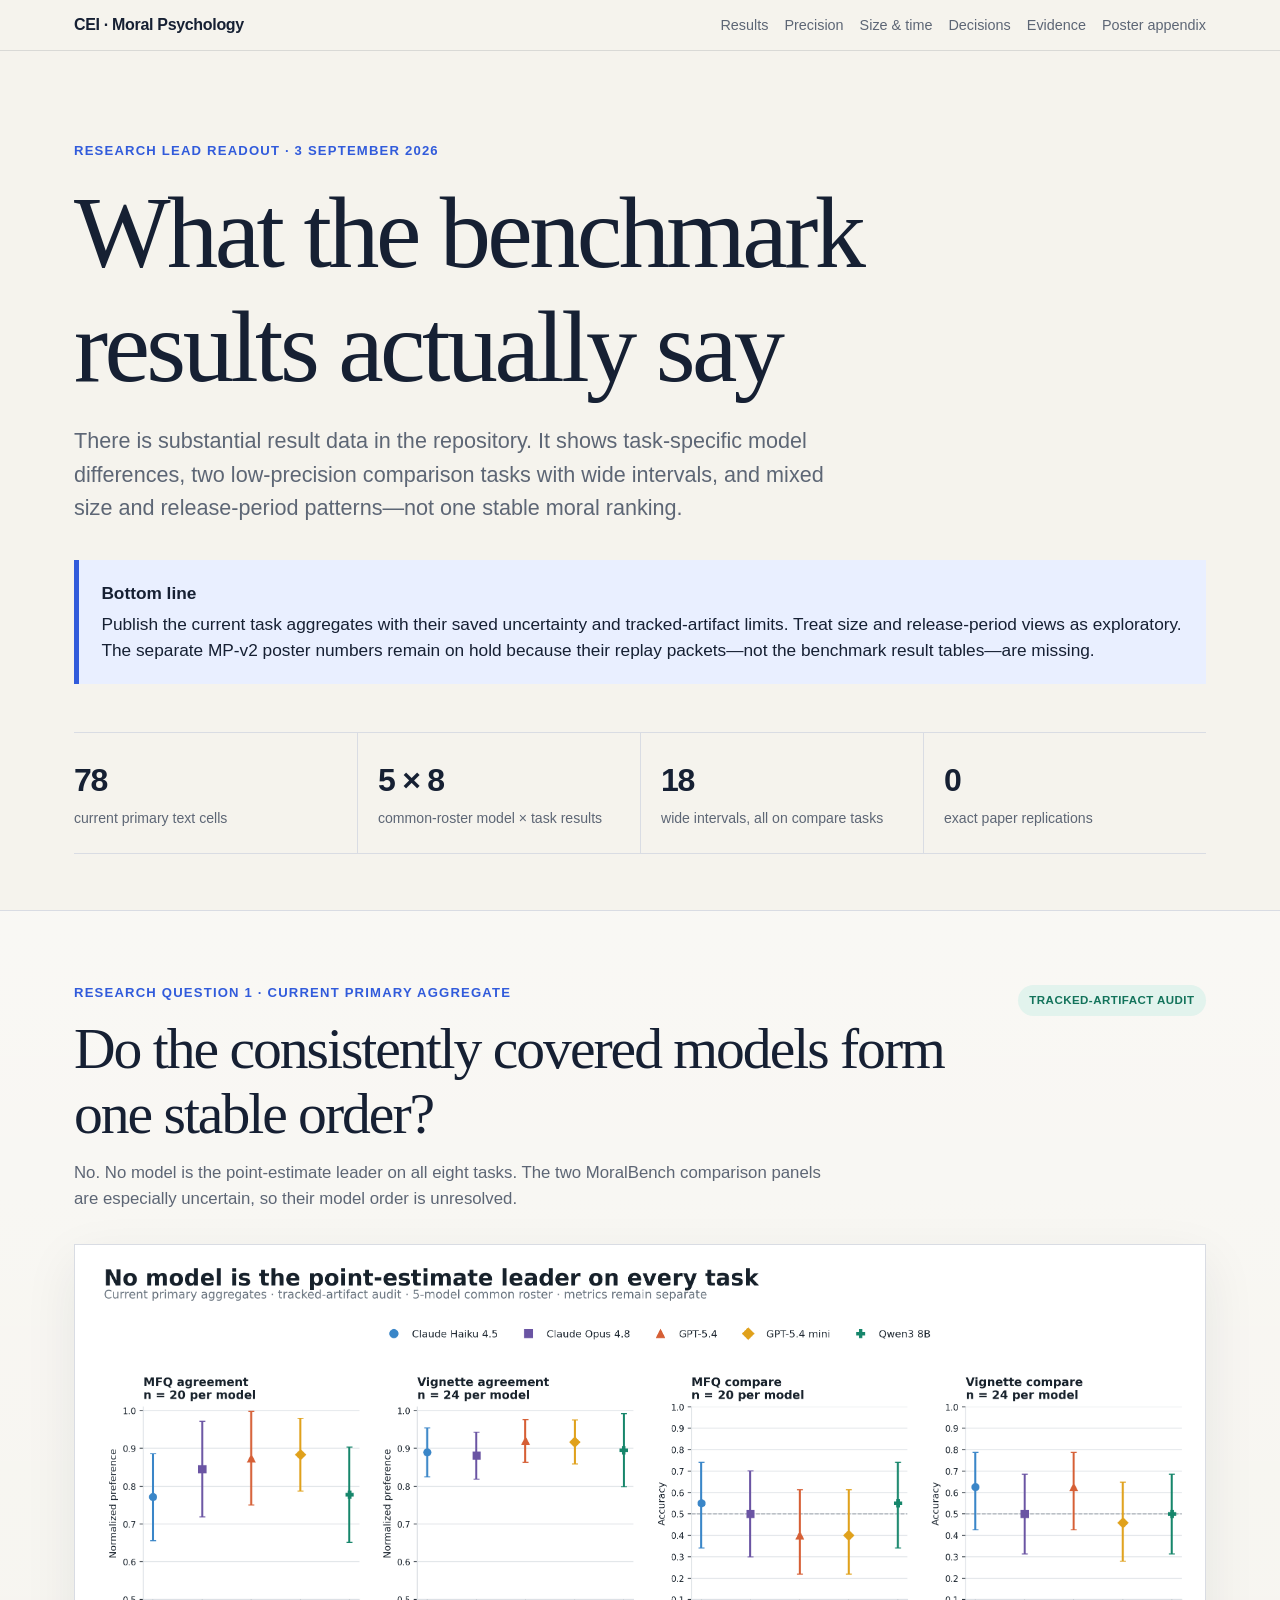
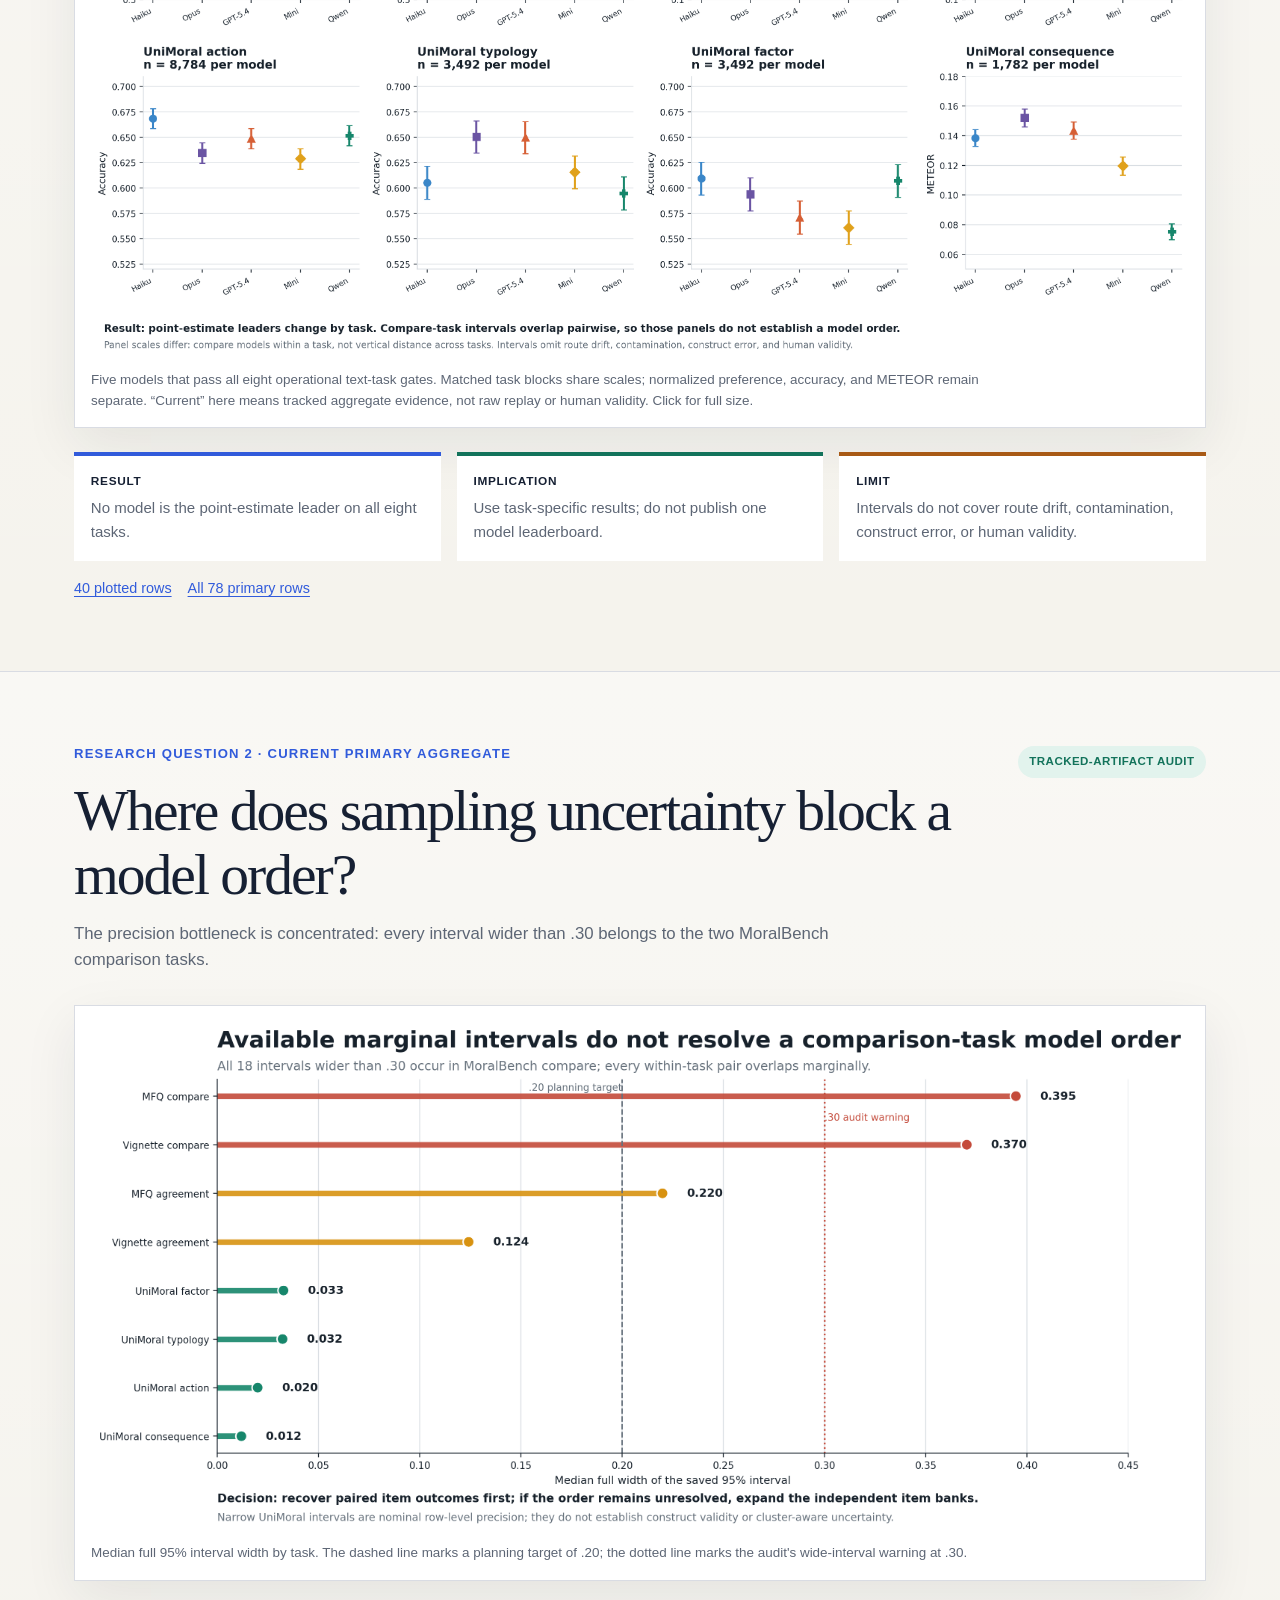
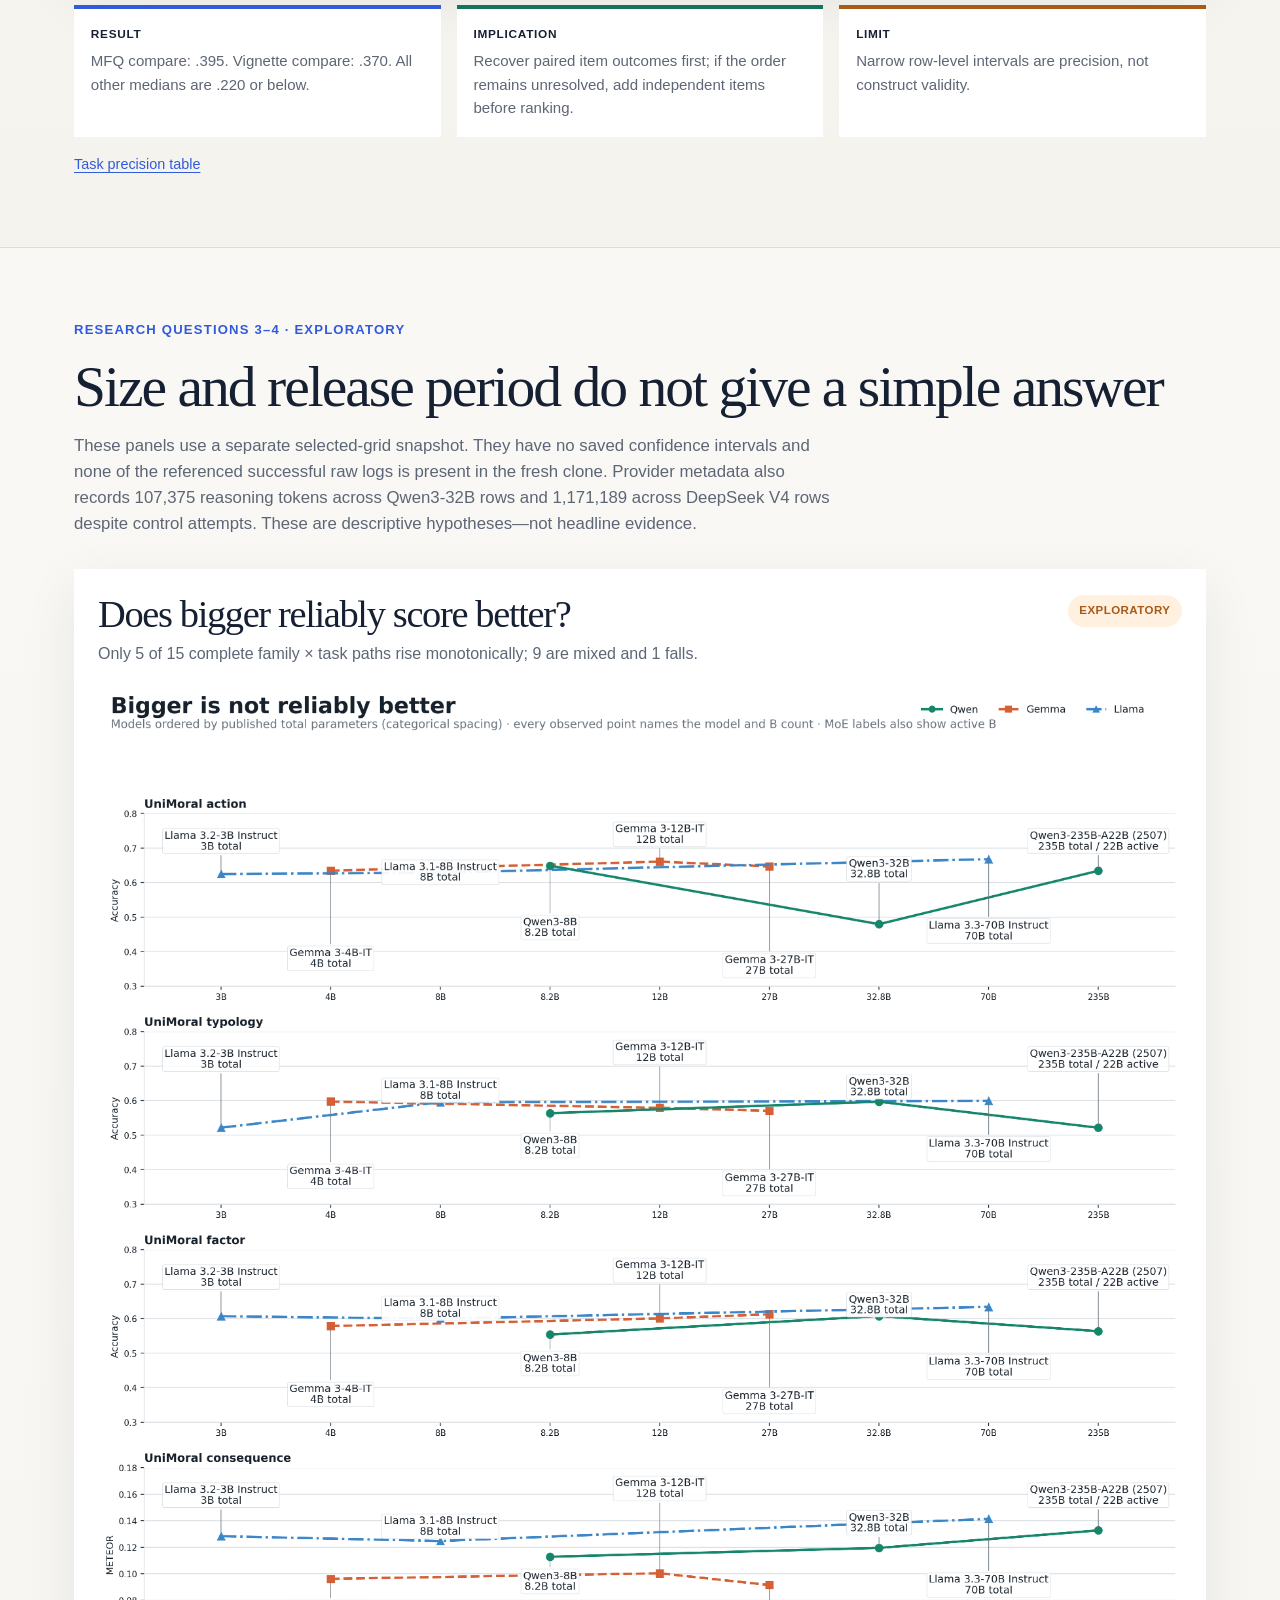
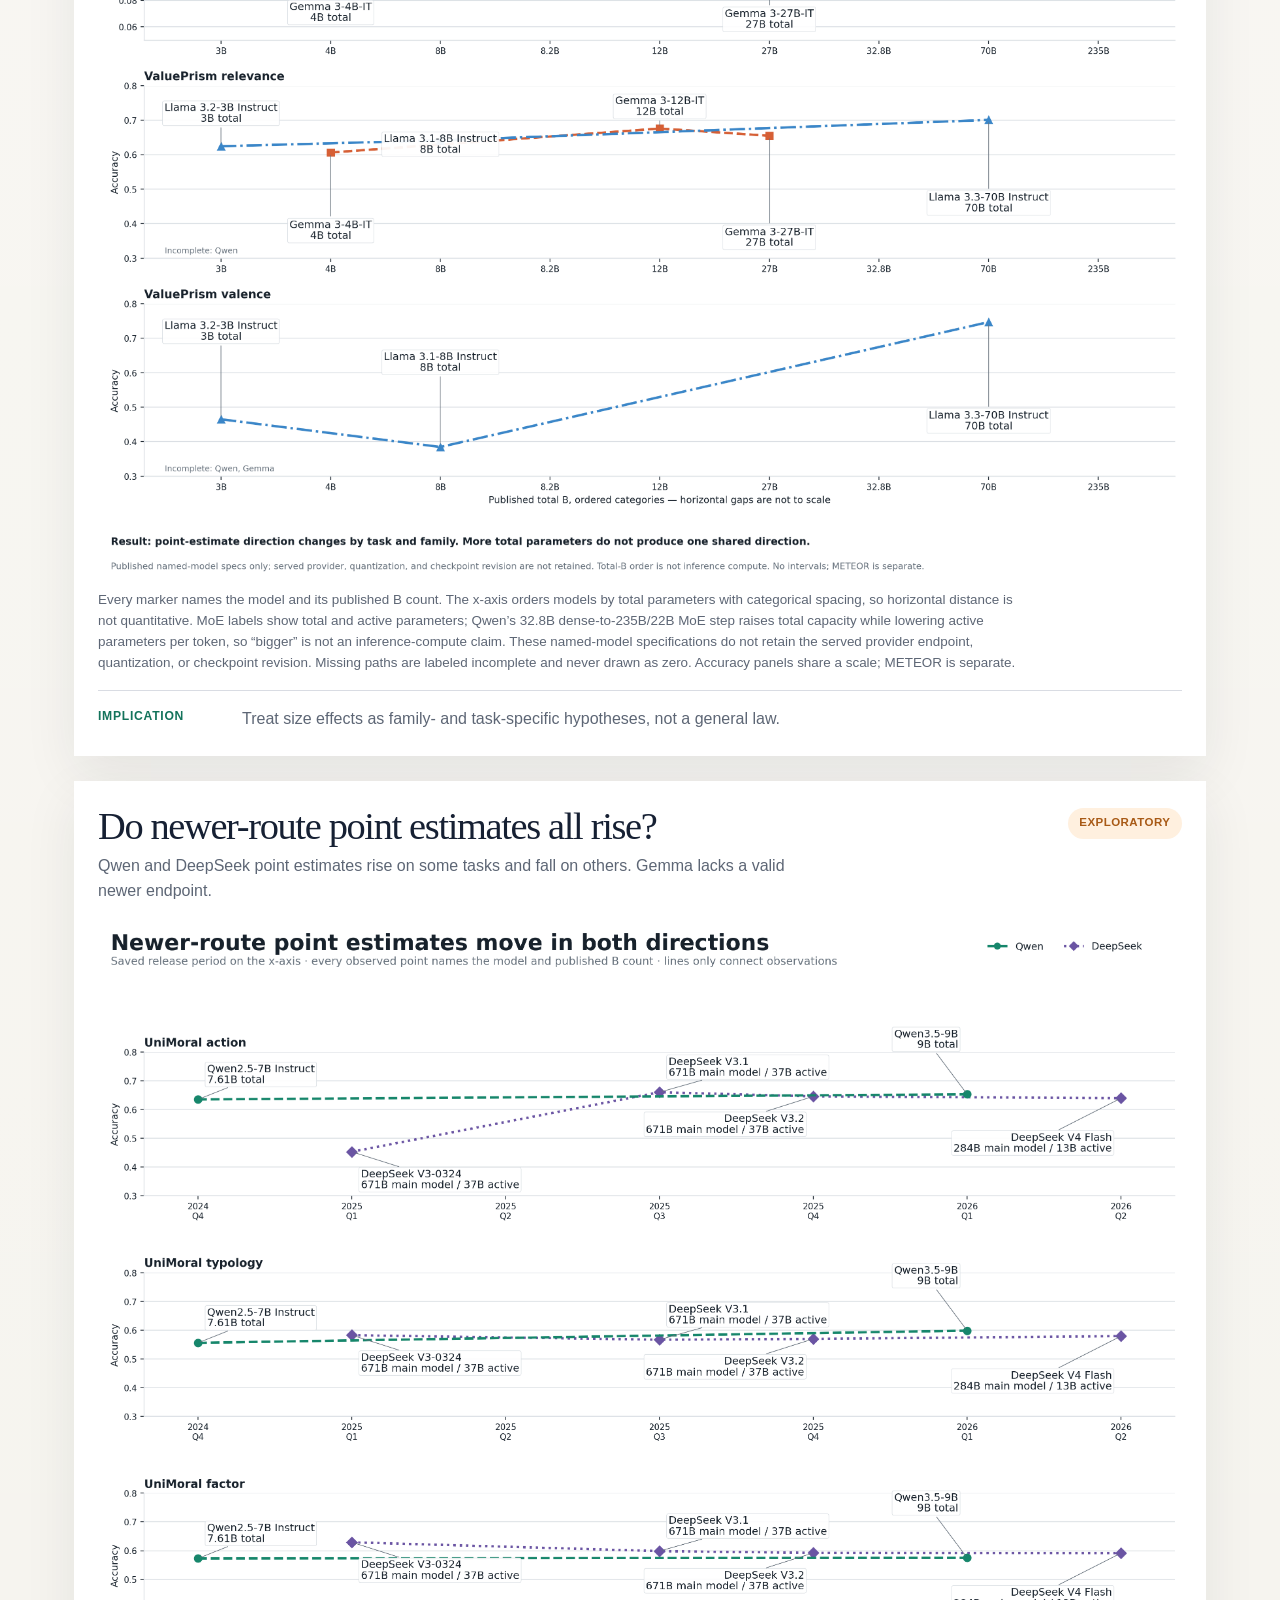
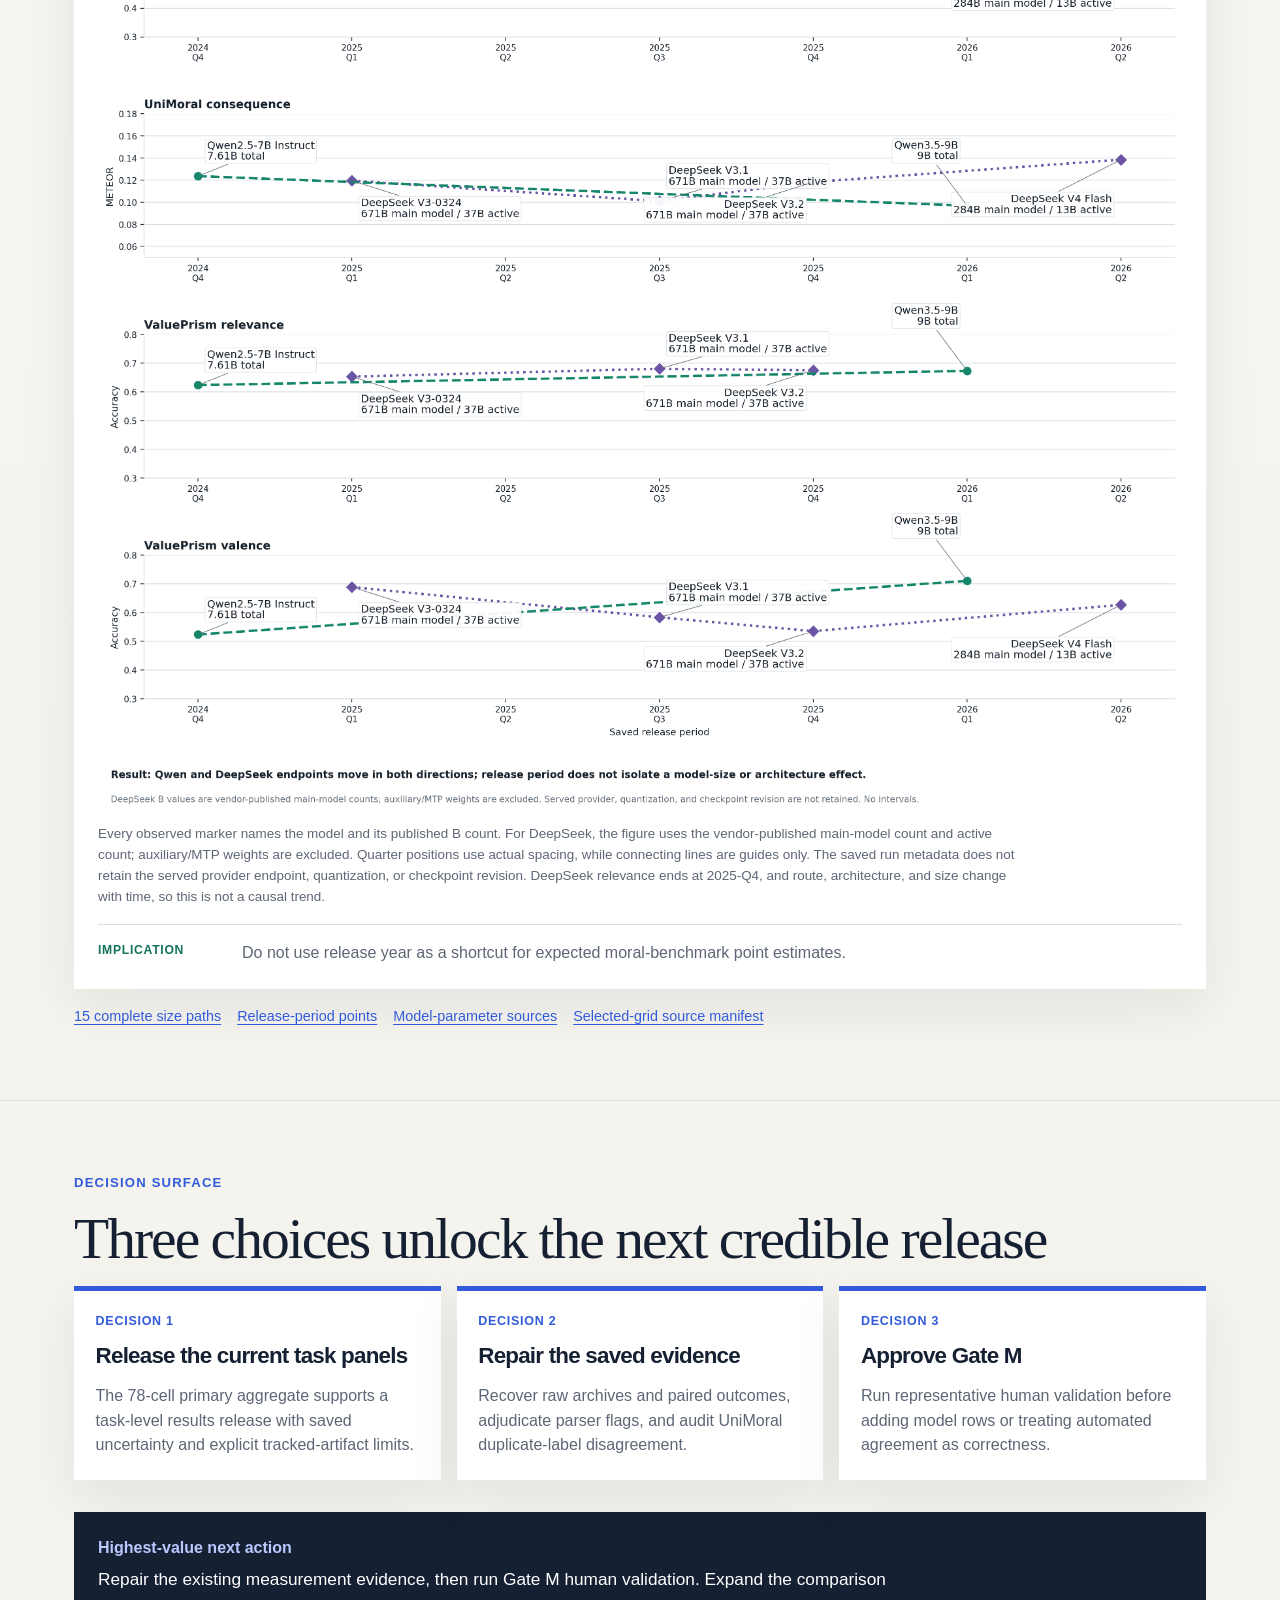
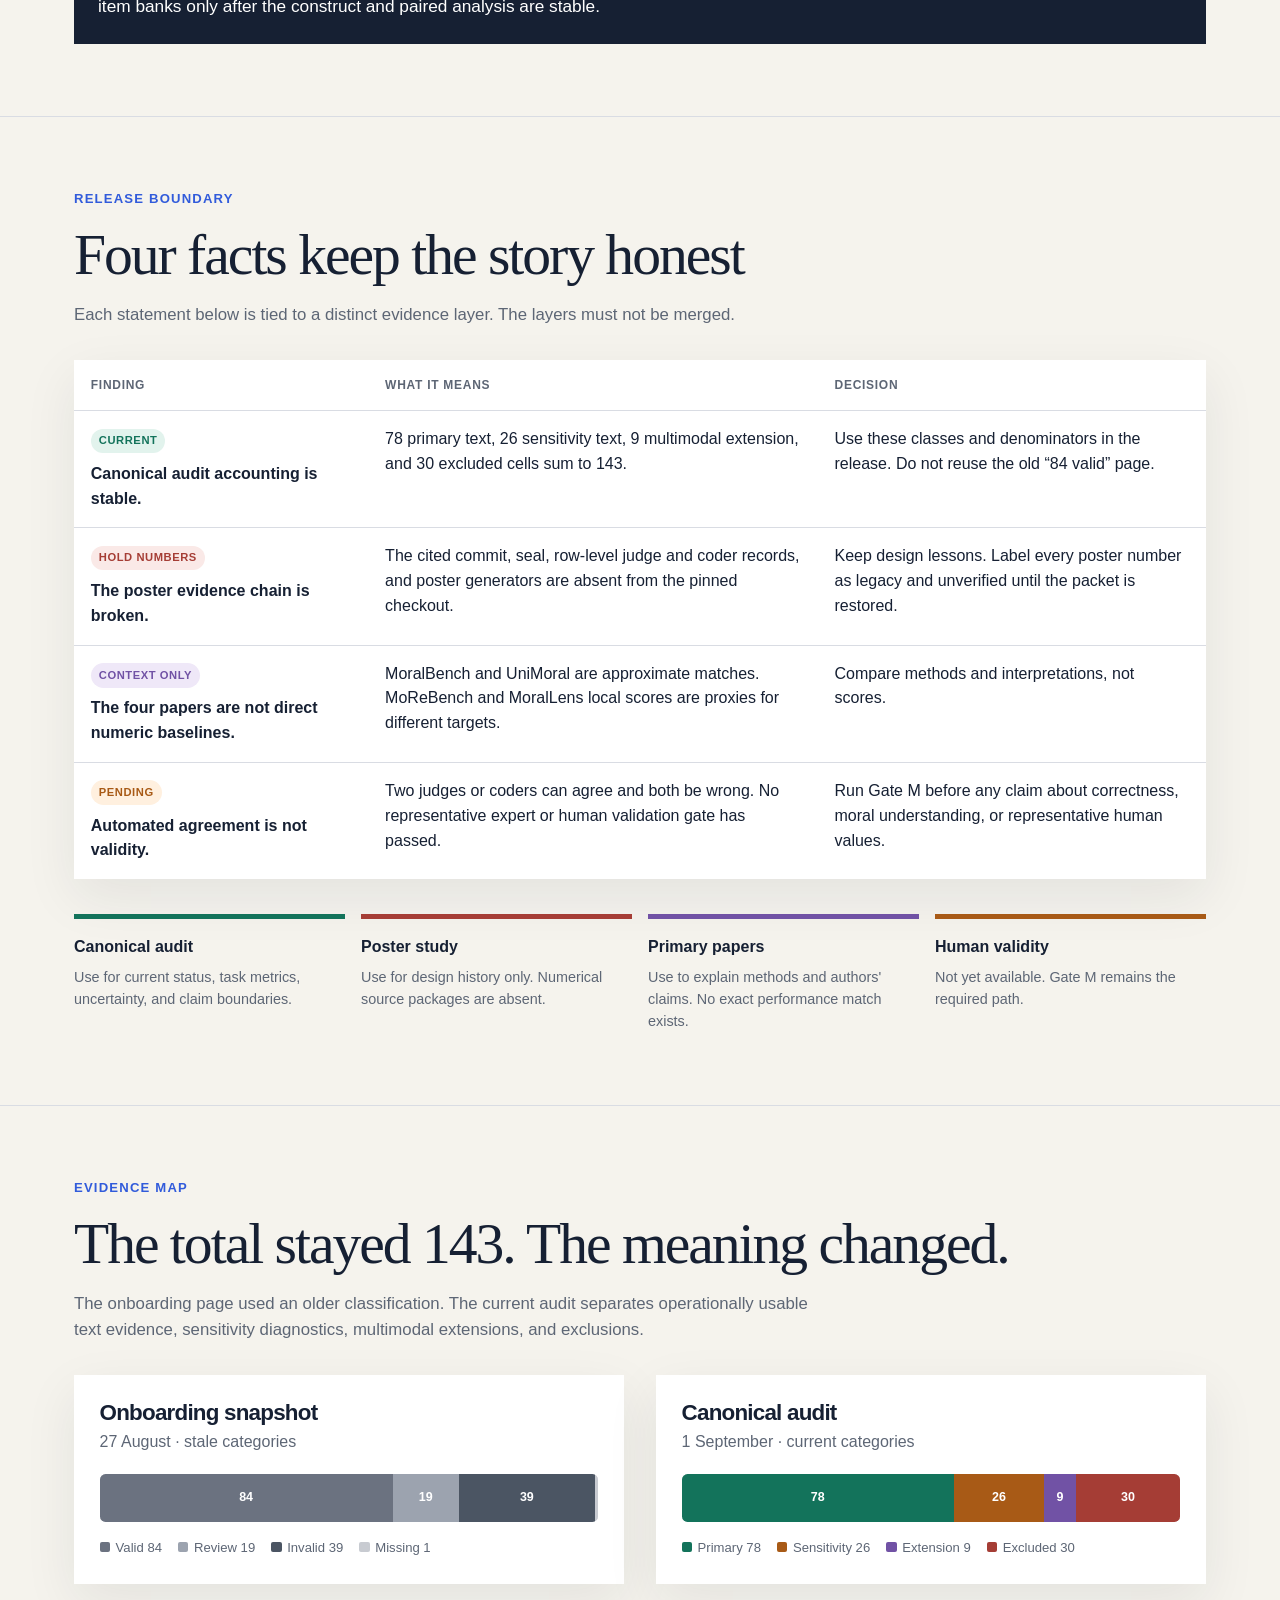
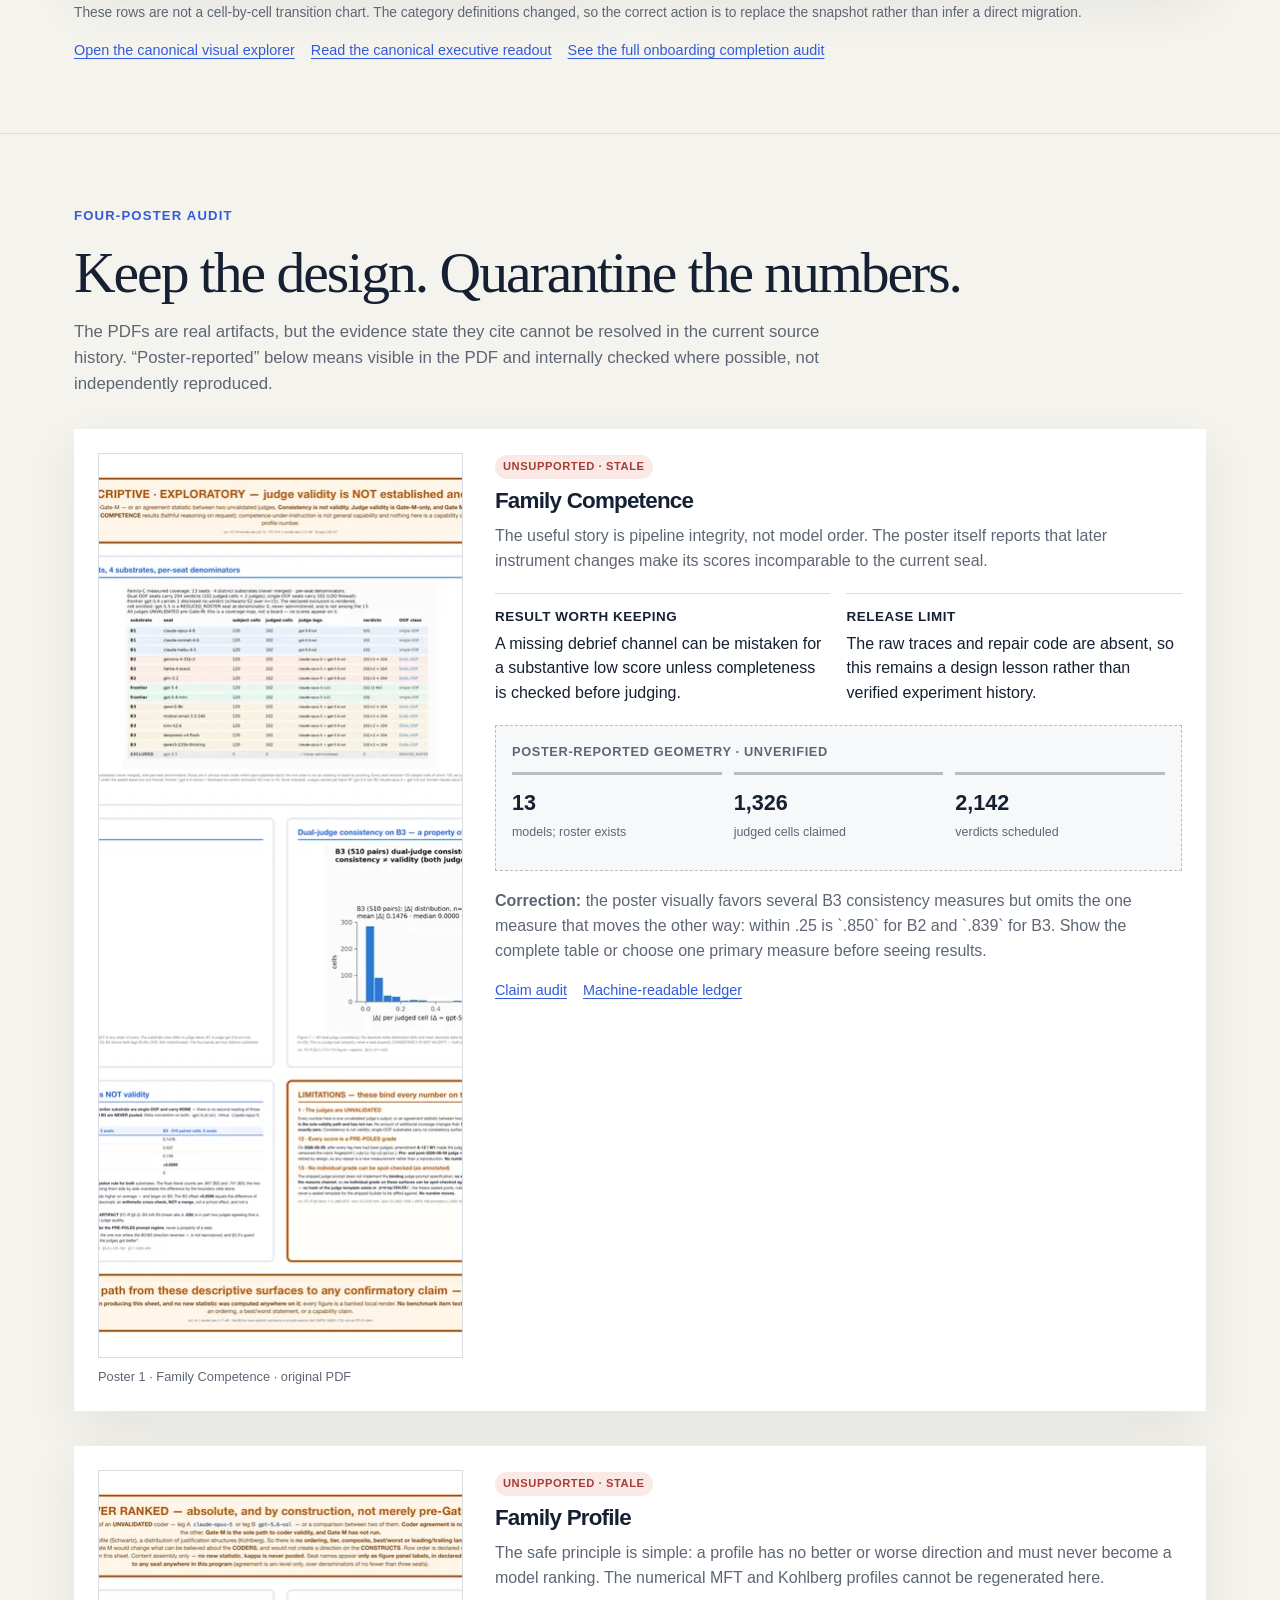
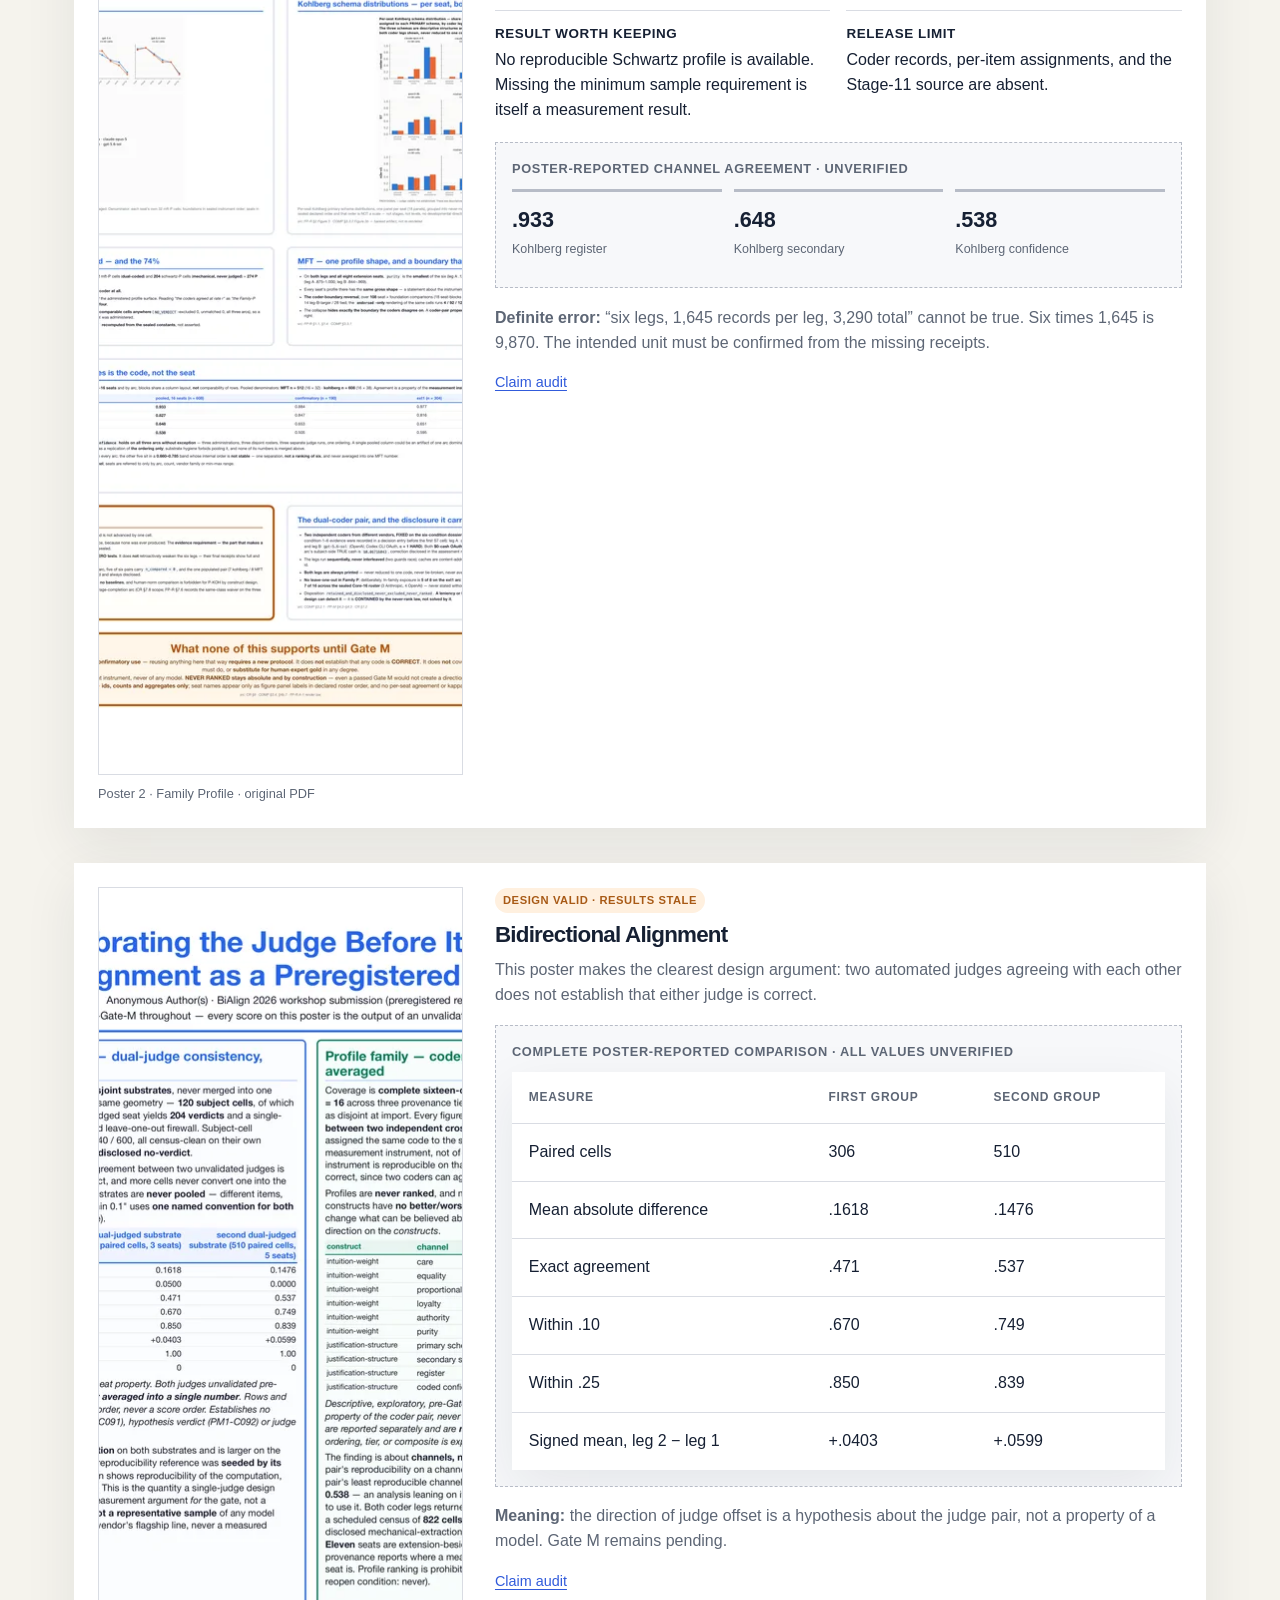
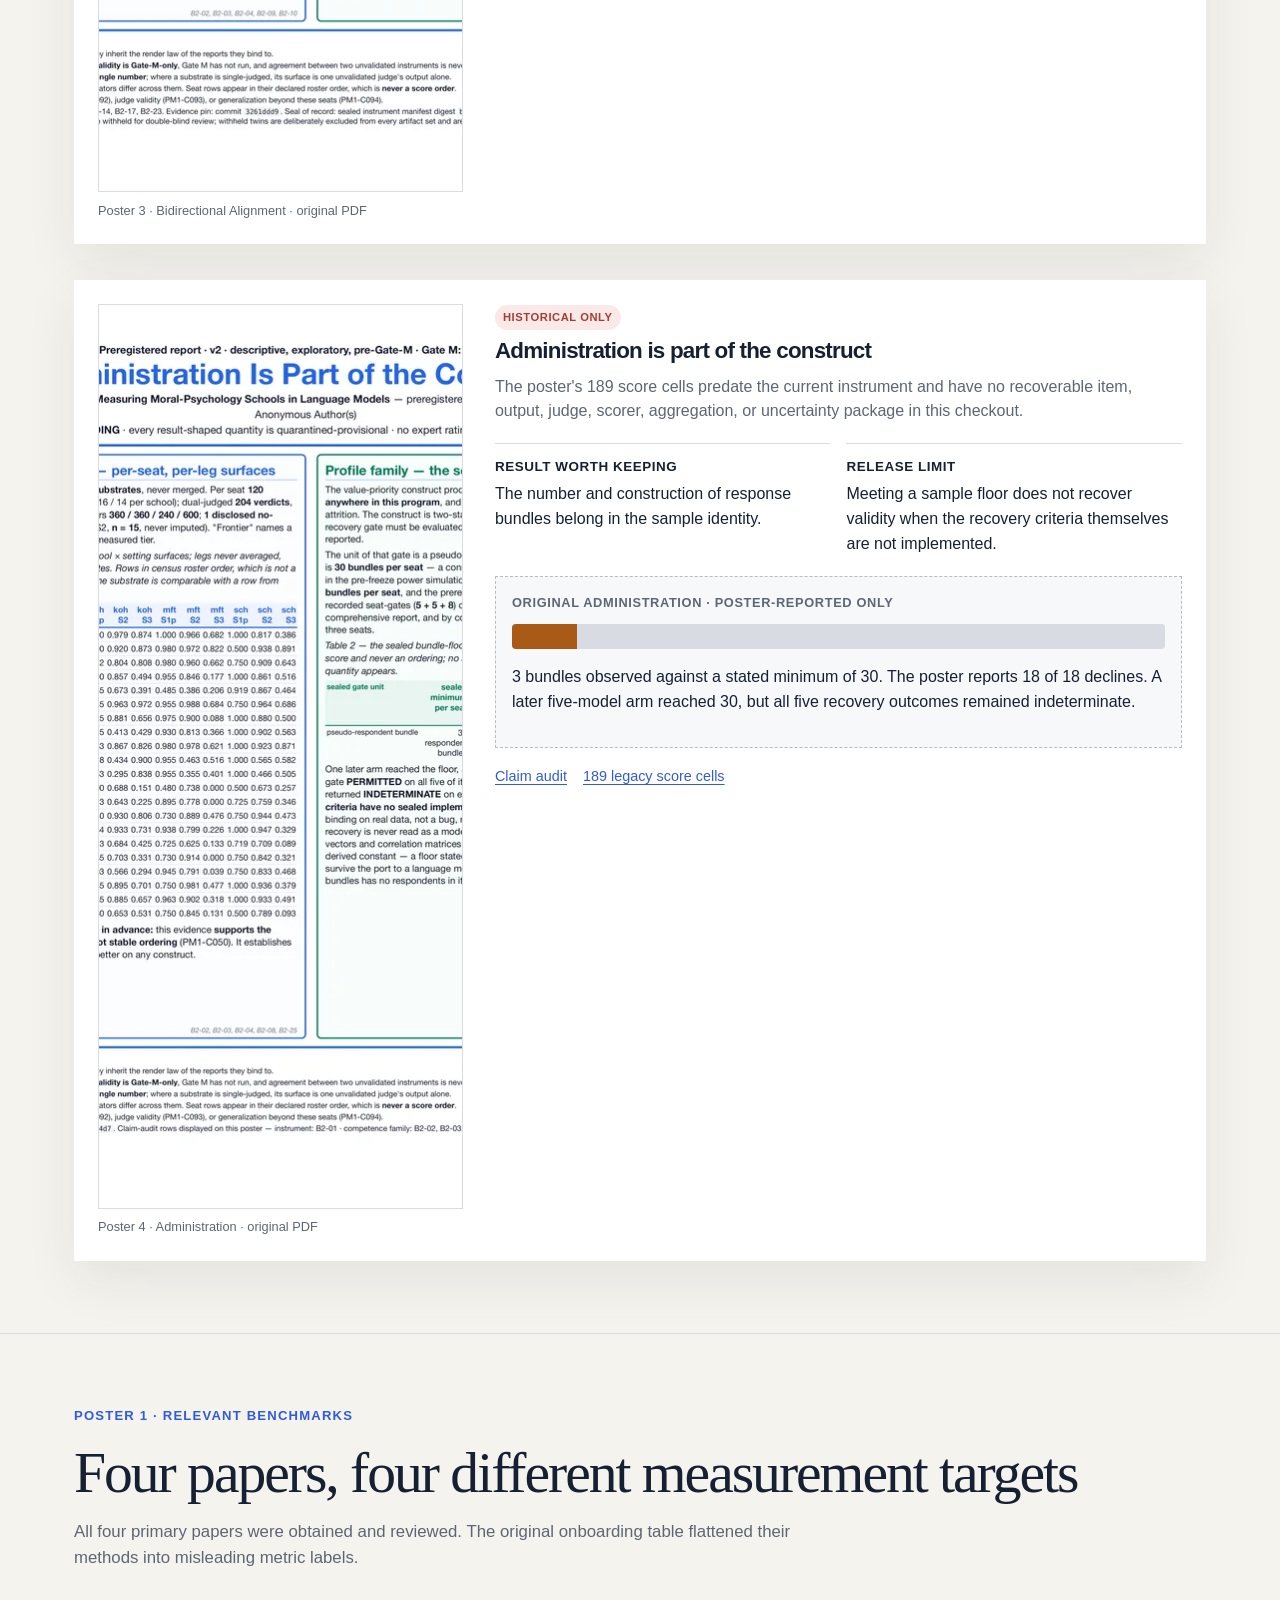
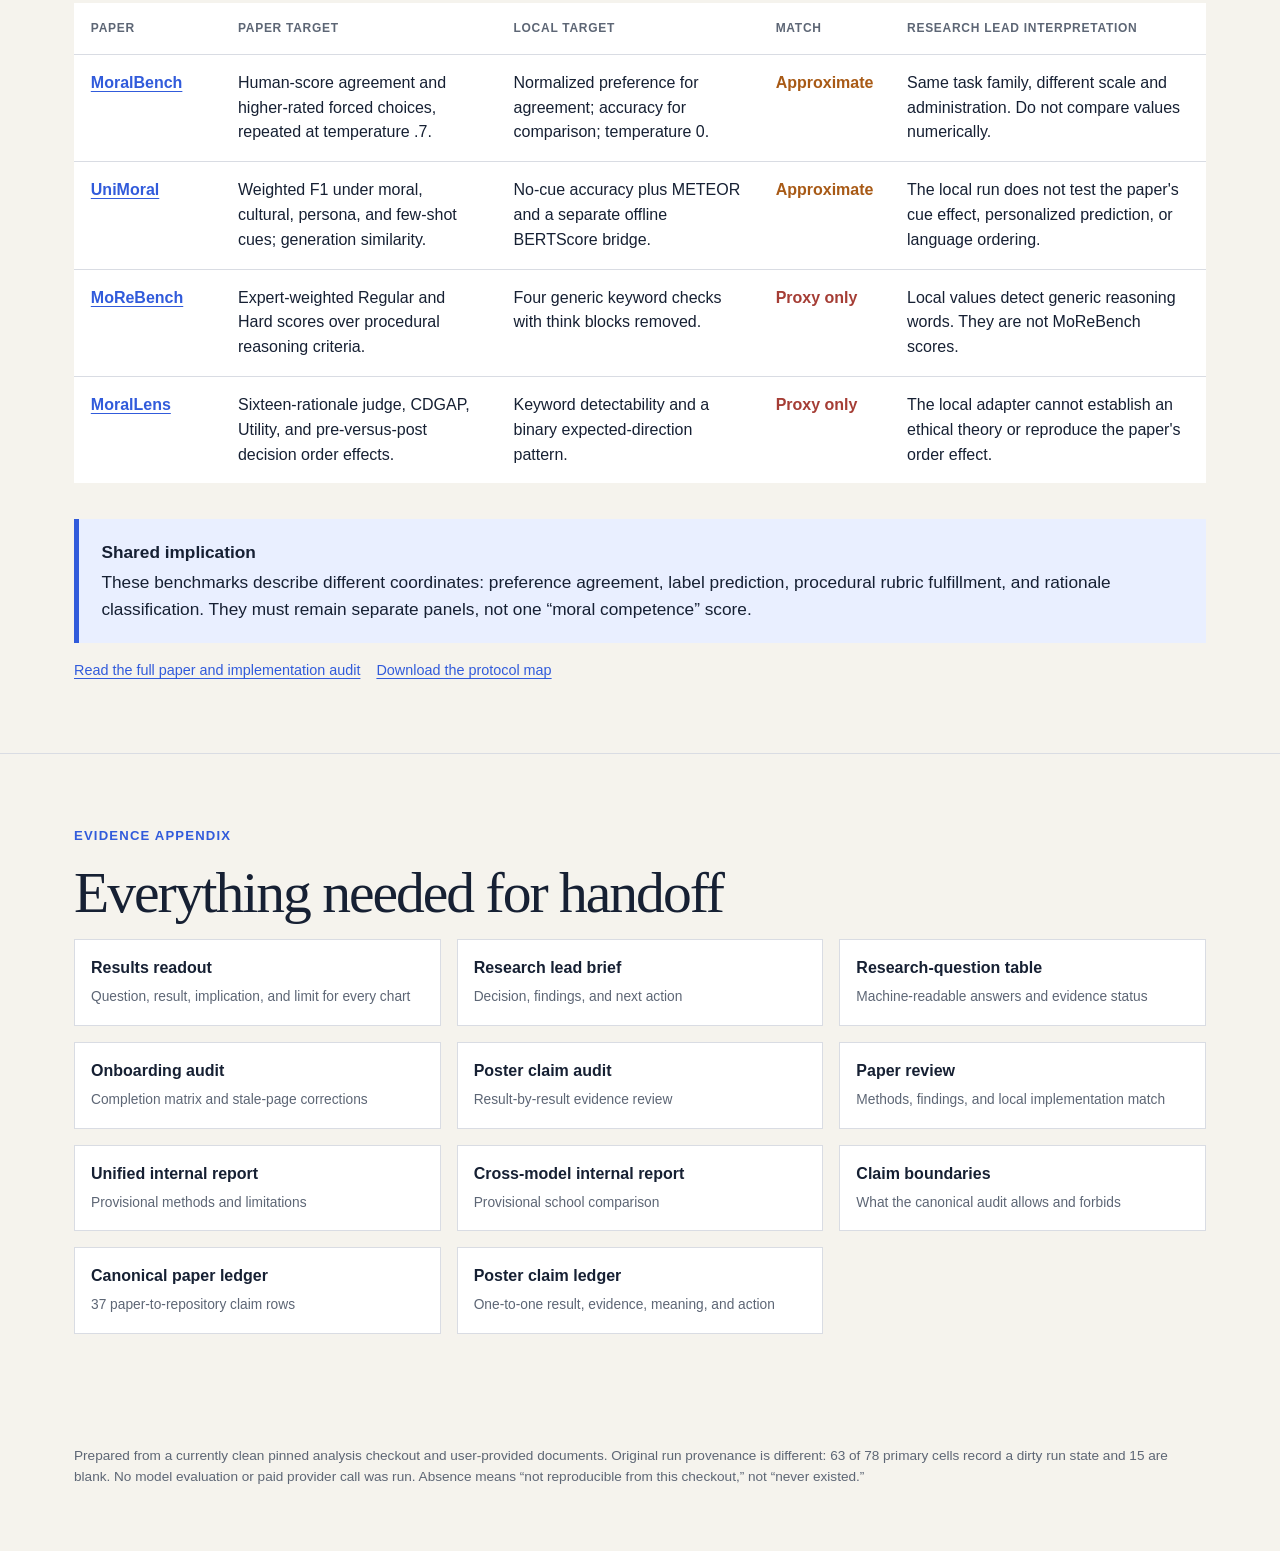
==== index.html @ a901d9cf "Label every size and release point" ====
<!doctype html>
<html lang="en">
<head>
  <meta charset="utf-8">
  <meta name="viewport" content="width=device-width, initial-scale=1">
  <meta name="description" content="Research-lead visual readout of CEI moral psychology benchmark results, uncertainty, scaling patterns, and evidence limits.">
  <title>CEI Moral Psychology — Results Brief</title>
  <link rel="icon" href="data:,">
  <link rel="stylesheet" href="assets/styles.css">
</head>
<body>
  <a class="skip-link" href="#main">Skip to results</a>

  <header class="topbar">
    <div class="topbar-inner">
      <a class="brand" href="#top">CEI · Moral Psychology</a>
      <nav class="nav-links" aria-label="Page sections">
        <a href="#results">Results</a>
        <a href="#precision">Precision</a>
        <a href="#scaling">Size &amp; time</a>
        <a href="#decisions">Decisions</a>
        <a href="#evidence-summary">Evidence</a>
        <a href="#posters">Poster appendix</a>
      </nav>
    </div>
  </header>

  <main id="main">
    <section class="hero" id="top">
      <div class="wrap">
        <p class="eyebrow">Research lead readout · 3 September 2026</p>
        <h1>What the benchmark results actually say</h1>
        <p class="lede">There is substantial result data in the repository. It shows task-specific model differences, two low-precision comparison tasks with wide intervals, and mixed size and release-period patterns—not one stable moral ranking.</p>

        <div class="decision-banner">
          <strong>Bottom line</strong>
          Publish the current task aggregates with their saved uncertainty and tracked-artifact limits. Treat size and release-period views as exploratory. The separate MP-v2 poster numbers remain on hold because their replay packets—not the benchmark result tables—are missing.
        </div>

        <div class="stat-line" aria-label="Key status summary">
          <div class="stat">
            <span class="stat-value">78</span>
            <span class="stat-label">current primary text cells</span>
          </div>
          <div class="stat">
            <span class="stat-value">5 × 8</span>
            <span class="stat-label">common-roster model × task results</span>
          </div>
          <div class="stat">
            <span class="stat-value">18</span>
            <span class="stat-label">wide intervals, all on compare tasks</span>
          </div>
          <div class="stat">
            <span class="stat-value">0</span>
            <span class="stat-label">exact paper replications</span>
          </div>
        </div>
      </div>
    </section>

    <section class="section result-section" id="results">
      <div class="wrap">
        <div class="question-head">
          <div>
            <p class="eyebrow">Research question 1 · current primary aggregate</p>
            <h2>Do the consistently covered models form one stable order?</h2>
          </div>
          <span class="evidence-pill verified">Tracked-artifact audit</span>
        </div>
        <p class="section-intro">No. No model is the point-estimate leader on all eight tasks. The two MoralBench comparison panels are especially uncertain, so their model order is unresolved.</p>

        <figure class="result-figure wide-chart">
          <span class="swipe-hint" aria-hidden="true">Scroll the chart horizontally →</span>
          <a href="assets/results/01_common_roster_task_results.png"><img src="assets/results/01_common_roster_task_results.png" width="3319" height="2104" decoding="async" fetchpriority="high" alt="Eight task-specific confidence interval panels for five consistently covered models; point-estimate leaders differ by task and comparison-task intervals are wide"></a>
          <figcaption>Five models that pass all eight operational text-task gates. Matched task blocks share scales; normalized preference, accuracy, and METEOR remain separate. “Current” here means tracked aggregate evidence, not raw replay or human validity. Click for full size.</figcaption>
        </figure>

        <div class="answer-grid">
          <div><strong>Result</strong><span>No model is the point-estimate leader on all eight tasks.</span></div>
          <div><strong>Implication</strong><span>Use task-specific results; do not publish one model leaderboard.</span></div>
          <div><strong>Limit</strong><span>Intervals do not cover route drift, contamination, construct error, or human validity.</span></div>
        </div>
        <div class="source-links">
          <a href="data/results/common_roster_primary.csv">40 plotted rows</a>
          <a href="evidence/canonical-audit/figures/data/primary_confidence_intervals.csv">All 78 primary rows</a>
        </div>
      </div>
    </section>

    <section class="section result-section" id="precision">
      <div class="wrap">
        <div class="question-head">
          <div>
            <p class="eyebrow">Research question 2 · current primary aggregate</p>
            <h2>Where does sampling uncertainty block a model order?</h2>
          </div>
          <span class="evidence-pill verified">Tracked-artifact audit</span>
        </div>
        <p class="section-intro">The precision bottleneck is concentrated: every interval wider than .30 belongs to the two MoralBench comparison tasks.</p>

        <figure class="result-figure wide-chart">
          <span class="swipe-hint" aria-hidden="true">Scroll the chart horizontally →</span>
          <a href="assets/results/02_precision_by_task.png"><img src="assets/results/02_precision_by_task.png" width="2940" height="1361" loading="lazy" decoding="async" alt="Horizontal bars of median confidence interval width by task, showing MoralBench comparison tasks near point four and all UniMoral tasks below point zero four"></a>
          <figcaption>Median full 95% interval width by task. The dashed line marks a planning target of .20; the dotted line marks the audit's wide-interval warning at .30.</figcaption>
        </figure>

        <div class="answer-grid">
          <div><strong>Result</strong><span>MFQ compare: .395. Vignette compare: .370. All other medians are .220 or below.</span></div>
          <div><strong>Implication</strong><span>Recover paired item outcomes first; if the order remains unresolved, add independent items before ranking.</span></div>
          <div><strong>Limit</strong><span>Narrow row-level intervals are precision, not construct validity.</span></div>
        </div>
        <div class="source-links"><a href="data/results/task_precision.csv">Task precision table</a></div>
      </div>
    </section>

    <section class="section result-section" id="scaling">
      <div class="wrap">
        <p class="eyebrow">Research questions 3–4 · exploratory</p>
        <h2>Size and release period do not give a simple answer</h2>
        <p class="section-intro">These panels use a separate selected-grid snapshot. They have no saved confidence intervals and none of the referenced successful raw logs is present in the fresh clone. Provider metadata also records 107,375 reasoning tokens across Qwen3-32B rows and 1,171,189 across DeepSeek V4 rows despite control attempts. These are descriptive hypotheses—not headline evidence.</p>

        <div class="visual-stack">
          <article class="visual-card">
            <div class="question-head compact">
              <div>
                <h3>Does bigger reliably score better?</h3>
                <p>Only 5 of 15 complete family × task paths rise monotonically; 9 are mixed and 1 falls.</p>
              </div>
              <span class="evidence-pill exploratory">Exploratory</span>
            </div>
            <figure class="result-figure flush wide-chart labeled-point-chart">
              <span class="swipe-hint" aria-hidden="true">Scroll the chart horizontally →</span>
              <a href="assets/results/03_size_paths.png"><img src="assets/results/03_size_paths.png" width="3312" height="4549" loading="lazy" decoding="async" alt="Six task panels in which every size-path point names the Qwen, Gemma, or Llama model and its published parameter count in billions"></a>
              <figcaption>Every marker names the model and its published B count. The x-axis orders models by total parameters with categorical spacing, so horizontal distance is not quantitative. MoE labels show total and active parameters; Qwen’s 32.8B dense-to-235B/22B MoE step raises total capacity while lowering active parameters per token, so “bigger” is not an inference-compute claim. These named-model specifications do not retain the served provider endpoint, quantization, or checkpoint revision. Missing paths are labeled incomplete and never drawn as zero. Accuracy panels share a scale; METEOR is separate.</figcaption>
            </figure>
            <div class="decision-strip"><strong>Implication</strong><span>Treat size effects as family- and task-specific hypotheses, not a general law.</span></div>
          </article>

          <article class="visual-card">
            <div class="question-head compact">
              <div>
                <h3>Do newer-route point estimates all rise?</h3>
                <p>Qwen and DeepSeek point estimates rise on some tasks and fall on others. Gemma lacks a valid newer endpoint.</p>
              </div>
              <span class="evidence-pill exploratory">Exploratory</span>
            </div>
            <figure class="result-figure flush wide-chart labeled-point-chart">
              <span class="swipe-hint" aria-hidden="true">Scroll the chart horizontally →</span>
              <a href="assets/results/04_release_period_paths.png"><img src="assets/results/04_release_period_paths.png" width="3319" height="4549" loading="lazy" decoding="async" alt="Six release-period panels in which every observed Qwen and DeepSeek point names the model and its published parameter count in billions; MoE labels also show active parameters"></a>
              <figcaption>Every observed marker names the model and its published B count. For DeepSeek, the figure uses the vendor-published main-model count and active count; auxiliary/MTP weights are excluded. Quarter positions use actual spacing, while connecting lines are guides only. The saved run metadata does not retain the served provider endpoint, quantization, or checkpoint revision. DeepSeek relevance ends at 2025-Q4, and route, architecture, and size change with time, so this is not a causal trend.</figcaption>
            </figure>
            <div class="decision-strip"><strong>Implication</strong><span>Do not use release year as a shortcut for expected moral-benchmark point estimates.</span></div>
          </article>
        </div>

        <div class="source-links">
          <a href="data/results/size_path_summary.csv">15 complete size paths</a>
          <a href="data/results/release_period_task_points.csv">Release-period points</a>
          <a href="evidence/model-parameter-sources.csv">Model-parameter sources</a>
          <a href="evidence/source-results/SOURCE_MANIFEST.csv">Selected-grid source manifest</a>
        </div>
      </div>
    </section>

    <section class="section" id="decisions">
      <div class="wrap">
        <p class="eyebrow">Decision surface</p>
        <h2>Three choices unlock the next credible release</h2>

        <div class="decision-grid">
          <article class="decision">
            <span class="decision-number">Decision 1</span>
            <h3>Release the current task panels</h3>
            <p>The 78-cell primary aggregate supports a task-level results release with saved uncertainty and explicit tracked-artifact limits.</p>
          </article>
          <article class="decision">
            <span class="decision-number">Decision 2</span>
            <h3>Repair the saved evidence</h3>
            <p>Recover raw archives and paired outcomes, adjudicate parser flags, and audit UniMoral duplicate-label disagreement.</p>
          </article>
          <article class="decision">
            <span class="decision-number">Decision 3</span>
            <h3>Approve Gate M</h3>
            <p>Run representative human validation before adding model rows or treating automated agreement as correctness.</p>
          </article>
        </div>

        <div class="next-action">
          <strong>Highest-value next action</strong>
          <p>Repair the existing measurement evidence, then run Gate M human validation. Expand the comparison item banks only after the construct and paired analysis are stable.</p>
        </div>
      </div>
    </section>

    <section class="section" id="evidence-summary">
      <div class="wrap">
        <p class="eyebrow">Release boundary</p>
        <h2>Four facts keep the story honest</h2>
        <p class="section-intro">Each statement below is tied to a distinct evidence layer. The layers must not be merged.</p>

        <table class="takeaway-table">
          <thead>
            <tr>
              <th>Finding</th>
              <th>What it means</th>
              <th>Decision</th>
            </tr>
          </thead>
          <tbody>
            <tr>
              <td data-label="Finding"><span class="plain-status status-current">Current</span><br>Canonical audit accounting is stable.</td>
              <td data-label="What it means">78 primary text, 26 sensitivity text, 9 multimodal extension, and 30 excluded cells sum to 143.</td>
              <td data-label="Decision">Use these classes and denominators in the release. Do not reuse the old “84 valid” page.</td>
            </tr>
            <tr>
              <td data-label="Finding"><span class="plain-status status-hold">Hold numbers</span><br>The poster evidence chain is broken.</td>
              <td data-label="What it means">The cited commit, seal, row-level judge and coder records, and poster generators are absent from the pinned checkout.</td>
              <td data-label="Decision">Keep design lessons. Label every poster number as legacy and unverified until the packet is restored.</td>
            </tr>
            <tr>
              <td data-label="Finding"><span class="plain-status status-context">Context only</span><br>The four papers are not direct numeric baselines.</td>
              <td data-label="What it means">MoralBench and UniMoral are approximate matches. MoReBench and MoralLens local scores are proxies for different targets.</td>
              <td data-label="Decision">Compare methods and interpretations, not scores.</td>
            </tr>
            <tr>
              <td data-label="Finding"><span class="plain-status status-pending">Pending</span><br>Automated agreement is not validity.</td>
              <td data-label="What it means">Two judges or coders can agree and both be wrong. No representative expert or human validation gate has passed.</td>
              <td data-label="Decision">Run Gate M before any claim about correctness, moral understanding, or representative human values.</td>
            </tr>
          </tbody>
        </table>

        <div class="evidence-lanes" aria-label="Evidence layers">
          <div class="lane current">
            <strong>Canonical audit</strong>
            <p>Use for current status, task metrics, uncertainty, and claim boundaries.</p>
          </div>
          <div class="lane hold">
            <strong>Poster study</strong>
            <p>Use for design history only. Numerical source packages are absent.</p>
          </div>
          <div class="lane context">
            <strong>Primary papers</strong>
            <p>Use to explain methods and authors' claims. No exact performance match exists.</p>
          </div>
          <div class="lane pending">
            <strong>Human validity</strong>
            <p>Not yet available. Gate M remains the required path.</p>
          </div>
        </div>
      </div>
    </section>

    <section class="section" id="evidence">
      <div class="wrap">
        <p class="eyebrow">Evidence map</p>
        <h2>The total stayed 143. The meaning changed.</h2>
        <p class="section-intro">The onboarding page used an older classification. The current audit separates operationally usable text evidence, sensitivity diagnostics, multimodal extensions, and exclusions.</p>

        <div class="audit-compare">
          <article class="snapshot">
            <h3>Onboarding snapshot</h3>
            <p>27 August · stale categories</p>
            <div class="stacked" role="img" aria-label="Old snapshot: 84 valid, 19 needs review, 39 invalid, and 1 missing">
              <span class="segment old-a" style="width:58.74%">84</span>
              <span class="segment old-b" style="width:13.29%">19</span>
              <span class="segment old-c" style="width:27.27%">39</span>
              <span class="segment old-d tiny" style="width:.7%">1</span>
            </div>
            <div class="legend">
              <span class="legend-item" style="--swatch:#6b7280">Valid 84</span>
              <span class="legend-item" style="--swatch:#9ca3af">Review 19</span>
              <span class="legend-item" style="--swatch:#4b5563">Invalid 39</span>
              <span class="legend-item" style="--swatch:#c8cbd1">Missing 1</span>
            </div>
          </article>

          <article class="snapshot">
            <h3>Canonical audit</h3>
            <p>1 September · current categories</p>
            <div class="stacked" role="img" aria-label="Current audit: 78 primary text, 26 sensitivity text, 9 multimodal extension, and 30 excluded">
              <span class="segment new-a" style="width:54.55%">78</span>
              <span class="segment new-b" style="width:18.18%">26</span>
              <span class="segment new-c" style="width:6.29%">9</span>
              <span class="segment new-d" style="width:20.98%">30</span>
            </div>
            <div class="legend">
              <span class="legend-item" style="--swatch:#13735b">Primary 78</span>
              <span class="legend-item" style="--swatch:#a85a16">Sensitivity 26</span>
              <span class="legend-item" style="--swatch:#7152a5">Extension 9</span>
              <span class="legend-item" style="--swatch:#a53d35">Excluded 30</span>
            </div>
          </article>
        </div>

        <p class="chart-note">These rows are not a cell-by-cell transition chart. The category definitions changed, so the correct action is to replace the snapshot rather than infer a direct migration.</p>

        <div class="source-links">
          <a href="evidence/canonical-audit/index.html">Open the canonical visual explorer</a>
          <a href="evidence/canonical-audit/EXECUTIVE_READOUT.md">Read the canonical executive readout</a>
          <a href="docs/ONBOARDING_AUDIT.md">See the full onboarding completion audit</a>
        </div>
      </div>
    </section>

    <section class="section" id="posters">
      <div class="wrap">
        <p class="eyebrow">Four-poster audit</p>
        <h2>Keep the design. Quarantine the numbers.</h2>
        <p class="section-intro">The PDFs are real artifacts, but the evidence state they cite cannot be resolved in the current source history. “Poster-reported” below means visible in the PDF and internally checked where possible, not independently reproduced.</p>

        <div class="poster-list">
          <article class="poster-card">
            <figure class="poster-visual">
              <a href="evidence/posters/FC_POSTER.pdf"><img src="assets/posters/family-c.webp" width="1280" height="905" loading="lazy" decoding="async" alt="Preview of the Family Competence poster"></a>
              <figcaption class="poster-caption">Poster 1 · Family Competence · original PDF</figcaption>
            </figure>
            <div class="poster-copy">
              <span class="plain-status status-hold">Unsupported · stale</span>
              <h3>Family Competence</h3>
              <p>The useful story is pipeline integrity, not model order. The poster itself reports that later instrument changes make its scores incomparable to the current seal.</p>

              <div class="result-meaning">
                <div>
                  <strong>Result worth keeping</strong>
                  <p>A missing debrief channel can be mistaken for a substantive low score unless completeness is checked before judging.</p>
                </div>
                <div>
                  <strong>Release limit</strong>
                  <p>The raw traces and repair code are absent, so this remains a design lesson rather than verified experiment history.</p>
                </div>
              </div>

              <div class="legacy-box">
                <p class="legacy-title">Poster-reported geometry · unverified</p>
                <div class="mini-grid">
                  <div class="mini-value"><b>13</b><span>models; roster exists</span></div>
                  <div class="mini-value"><b>1,326</b><span>judged cells claimed</span></div>
                  <div class="mini-value"><b>2,142</b><span>verdicts scheduled</span></div>
                </div>
              </div>

              <p><strong>Correction:</strong> the poster visually favors several B3 consistency measures but omits the one measure that moves the other way: within .25 is `.850` for B2 and `.839` for B3. Show the complete table or choose one primary measure before seeing results.</p>
              <div class="source-links"><a href="docs/POSTER_AUDIT.md#poster-1--family-competence">Claim audit</a><a href="data/poster_claims.csv">Machine-readable ledger</a></div>
            </div>
          </article>

          <article class="poster-card">
            <figure class="poster-visual">
              <a href="evidence/posters/FP_POSTER.pdf"><img src="assets/posters/family-p.webp" width="1280" height="905" loading="lazy" decoding="async" alt="Preview of the Family Profile poster"></a>
              <figcaption class="poster-caption">Poster 2 · Family Profile · original PDF</figcaption>
            </figure>
            <div class="poster-copy">
              <span class="plain-status status-hold">Unsupported · stale</span>
              <h3>Family Profile</h3>
              <p>The safe principle is simple: a profile has no better or worse direction and must never become a model ranking. The numerical MFT and Kohlberg profiles cannot be regenerated here.</p>

              <div class="result-meaning">
                <div>
                  <strong>Result worth keeping</strong>
                  <p>No reproducible Schwartz profile is available. Missing the minimum sample requirement is itself a measurement result.</p>
                </div>
                <div>
                  <strong>Release limit</strong>
                  <p>Coder records, per-item assignments, and the Stage-11 source are absent.</p>
                </div>
              </div>

              <div class="legacy-box">
                <p class="legacy-title">Poster-reported channel agreement · unverified</p>
                <div class="mini-grid">
                  <div class="mini-value"><b>.933</b><span>Kohlberg register</span></div>
                  <div class="mini-value"><b>.648</b><span>Kohlberg secondary</span></div>
                  <div class="mini-value"><b>.538</b><span>Kohlberg confidence</span></div>
                </div>
              </div>

              <p><strong>Definite error:</strong> “six legs, 1,645 records per leg, 3,290 total” cannot be true. Six times 1,645 is 9,870. The intended unit must be confirmed from the missing receipts.</p>
              <div class="source-links"><a href="docs/POSTER_AUDIT.md#poster-2--family-profile">Claim audit</a></div>
            </div>
          </article>

          <article class="poster-card">
            <figure class="poster-visual">
              <a href="evidence/posters/20260810-BIALIGN_V2_POSTER.pdf"><img src="assets/posters/bialign.webp" width="1280" height="905" loading="lazy" decoding="async" alt="Preview of the Bidirectional Alignment poster"></a>
              <figcaption class="poster-caption">Poster 3 · Bidirectional Alignment · original PDF</figcaption>
            </figure>
            <div class="poster-copy">
              <span class="plain-status status-pending">Design valid · results stale</span>
              <h3>Bidirectional Alignment</h3>
              <p>This poster makes the clearest design argument: two automated judges agreeing with each other does not establish that either judge is correct.</p>

              <div class="table-wrap legacy-box">
                <p class="legacy-title">Complete poster-reported comparison · all values unverified</p>
                <table class="compact-table">
                  <thead><tr><th>Measure</th><th>First group</th><th>Second group</th></tr></thead>
                  <tbody>
                    <tr><td>Paired cells</td><td>306</td><td>510</td></tr>
                    <tr><td>Mean absolute difference</td><td>.1618</td><td>.1476</td></tr>
                    <tr><td>Exact agreement</td><td>.471</td><td>.537</td></tr>
                    <tr><td>Within .10</td><td>.670</td><td>.749</td></tr>
                    <tr><td>Within .25</td><td>.850</td><td>.839</td></tr>
                    <tr><td>Signed mean, leg 2 − leg 1</td><td>+.0403</td><td>+.0599</td></tr>
                  </tbody>
                </table>
              </div>

              <p><strong>Meaning:</strong> the direction of judge offset is a hypothesis about the judge pair, not a property of a model. Gate M remains pending.</p>
              <div class="source-links"><a href="docs/POSTER_AUDIT.md#poster-3--bidirectional-alignment">Claim audit</a></div>
            </div>
          </article>

          <article class="poster-card">
            <figure class="poster-visual">
              <a href="evidence/posters/20260810-COGALIGN_V2_POSTER.pdf"><img src="assets/posters/cogalign.webp" width="1280" height="905" loading="lazy" decoding="async" alt="Preview of the Administration poster"></a>
              <figcaption class="poster-caption">Poster 4 · Administration · original PDF</figcaption>
            </figure>
            <div class="poster-copy">
              <span class="plain-status status-hold">Historical only</span>
              <h3>Administration is part of the construct</h3>
              <p>The poster's 189 score cells predate the current instrument and have no recoverable item, output, judge, scorer, aggregation, or uncertainty package in this checkout.</p>

              <div class="result-meaning">
                <div>
                  <strong>Result worth keeping</strong>
                  <p>The number and construction of response bundles belong in the sample identity.</p>
                </div>
                <div>
                  <strong>Release limit</strong>
                  <p>Meeting a sample floor does not recover validity when the recovery criteria themselves are not implemented.</p>
                </div>
              </div>

              <div class="legacy-box">
                <p class="legacy-title">Original administration · poster-reported only</p>
                <div class="sample-floor" role="img" aria-label="Three observed bundles out of a stated minimum of 30"><span class="observed"></span><span class="missing"></span></div>
                <p>3 bundles observed against a stated minimum of 30. The poster reports 18 of 18 declines. A later five-model arm reached 30, but all five recovery outcomes remained indeterminate.</p>
              </div>

              <div class="source-links"><a href="docs/POSTER_AUDIT.md#poster-4--administration">Claim audit</a><a href="data/cogalign_legacy_scores.csv">189 legacy score cells</a></div>
            </div>
          </article>
        </div>
      </div>
    </section>

    <section class="section" id="papers">
      <div class="wrap">
        <p class="eyebrow">Poster 1 · relevant benchmarks</p>
        <h2>Four papers, four different measurement targets</h2>
        <p class="section-intro">All four primary papers were obtained and reviewed. The original onboarding table flattened their methods into misleading metric labels.</p>

        <div class="table-wrap">
          <table class="paper-table">
            <thead>
              <tr>
                <th>Paper</th>
                <th>Paper target</th>
                <th>Local target</th>
                <th>Match</th>
                <th>Research lead interpretation</th>
              </tr>
            </thead>
            <tbody>
              <tr>
                <td data-label="Paper"><a href="https://arxiv.org/pdf/2406.04428">MoralBench</a></td>
                <td data-label="Paper target">Human-score agreement and higher-rated forced choices, repeated at temperature .7.</td>
                <td data-label="Local target">Normalized preference for agreement; accuracy for comparison; temperature 0.</td>
                <td data-label="Match" class="match approx">Approximate</td>
                <td data-label="Research lead interpretation">Same task family, different scale and administration. Do not compare values numerically.</td>
              </tr>
              <tr>
                <td data-label="Paper"><a href="https://aclanthology.org/2025.acl-long.294/">UniMoral</a></td>
                <td data-label="Paper target">Weighted F1 under moral, cultural, persona, and few-shot cues; generation similarity.</td>
                <td data-label="Local target">No-cue accuracy plus METEOR and a separate offline BERTScore bridge.</td>
                <td data-label="Match" class="match approx">Approximate</td>
                <td data-label="Research lead interpretation">The local run does not test the paper's cue effect, personalized prediction, or language ordering.</td>
              </tr>
              <tr>
                <td data-label="Paper"><a href="https://arxiv.org/pdf/2510.16380">MoReBench</a></td>
                <td data-label="Paper target">Expert-weighted Regular and Hard scores over procedural reasoning criteria.</td>
                <td data-label="Local target">Four generic keyword checks with think blocks removed.</td>
                <td data-label="Match" class="match proxy">Proxy only</td>
                <td data-label="Research lead interpretation">Local values detect generic reasoning words. They are not MoReBench scores.</td>
              </tr>
              <tr>
                <td data-label="Paper"><a href="https://aclanthology.org/2025.emnlp-main.1563/">MoralLens</a></td>
                <td data-label="Paper target">Sixteen-rationale judge, CDGAP, Utility, and pre-versus-post decision order effects.</td>
                <td data-label="Local target">Keyword detectability and a binary expected-direction pattern.</td>
                <td data-label="Match" class="match proxy">Proxy only</td>
                <td data-label="Research lead interpretation">The local adapter cannot establish an ethical theory or reproduce the paper's order effect.</td>
              </tr>
            </tbody>
          </table>
        </div>

        <div class="decision-banner">
          <strong>Shared implication</strong>
          These benchmarks describe different coordinates: preference agreement, label prediction, procedural rubric fulfillment, and rationale classification. They must remain separate panels, not one “moral competence” score.
        </div>

        <div class="source-links">
          <a href="docs/PAPER_REVIEW.md">Read the full paper and implementation audit</a>
          <a href="data/paper_protocol_map.csv">Download the protocol map</a>
        </div>
      </div>
    </section>

    <section class="section" id="appendix">
      <div class="wrap">
        <p class="eyebrow">Evidence appendix</p>
        <h2>Everything needed for handoff</h2>
        <div class="appendix-links">
          <a href="docs/RESULTS_READOUT.md"><strong>Results readout</strong><span>Question, result, implication, and limit for every chart</span></a>
          <a href="docs/RESEARCH_LEAD_BRIEF.md"><strong>Research lead brief</strong><span>Decision, findings, and next action</span></a>
          <a href="data/results/research_question_takeaways.csv"><strong>Research-question table</strong><span>Machine-readable answers and evidence status</span></a>
          <a href="docs/ONBOARDING_AUDIT.md"><strong>Onboarding audit</strong><span>Completion matrix and stale-page corrections</span></a>
          <a href="docs/POSTER_AUDIT.md"><strong>Poster claim audit</strong><span>Result-by-result evidence review</span></a>
          <a href="docs/PAPER_REVIEW.md"><strong>Paper review</strong><span>Methods, findings, and local implementation match</span></a>
          <a href="evidence/internal-reports/20260828-mp2-unified-paper.pdf"><strong>Unified internal report</strong><span>Provisional methods and limitations</span></a>
          <a href="evidence/internal-reports/20260829-mp2-cross-llm-school-comparison.pdf"><strong>Cross-model internal report</strong><span>Provisional school comparison</span></a>
          <a href="evidence/canonical-audit/CLAIM_BOUNDARIES.md"><strong>Claim boundaries</strong><span>What the canonical audit allows and forbids</span></a>
          <a href="evidence/canonical-audit/PAPER_REPO_EVIDENCE_LEDGER.csv"><strong>Canonical paper ledger</strong><span>37 paper-to-repository claim rows</span></a>
          <a href="data/poster_claims.csv"><strong>Poster claim ledger</strong><span>One-to-one result, evidence, meaning, and action</span></a>
        </div>
      </div>
    </section>
  </main>

  <footer>
    <div class="wrap">
      Prepared from a currently clean pinned analysis checkout and user-provided documents. Original run provenance is different: 63 of 78 primary cells record a dirty run state and 15 are blank. No model evaluation or paid provider call was run. Absence means “not reproducible from this checkout,” not “never existed.”
    </div>
  </footer>
</body>
</html>
---- assets/styles.css ----
:root {
  --ink: #162033;
  --muted: #5d6675;
  --paper: #f5f3ed;
  --surface: #ffffff;
  --line: #d9dce3;
  --blue: #315bdb;
  --blue-soft: #e9efff;
  --green: #13735b;
  --green-soft: #e2f3ed;
  --amber: #a85a16;
  --amber-soft: #fff0df;
  --red: #a53d35;
  --red-soft: #fae9e7;
  --plum: #7152a5;
  --plum-soft: #efe8f8;
  --shadow: 0 18px 50px rgba(22, 32, 51, 0.08);
  font-family: Inter, ui-sans-serif, -apple-system, BlinkMacSystemFont, "Segoe UI", sans-serif;
  color: var(--ink);
  background: var(--paper);
}

* {
  box-sizing: border-box;
}

html {
  scroll-behavior: smooth;
}

body {
  margin: 0;
  background: var(--paper);
  color: var(--ink);
  line-height: 1.55;
}

a {
  color: var(--blue);
  text-underline-offset: 0.18em;
}

a:hover {
  text-decoration-thickness: 2px;
}

img {
  display: block;
  max-width: 100%;
}

.skip-link {
  position: absolute;
  left: -999px;
  top: 0;
  z-index: 50;
  padding: 0.8rem 1rem;
  background: var(--ink);
  color: white;
}

.skip-link:focus {
  left: 1rem;
  top: 1rem;
}

.topbar {
  position: sticky;
  top: 0;
  z-index: 20;
  background: rgba(245, 243, 237, 0.94);
  border-bottom: 1px solid rgba(22, 32, 51, 0.12);
  backdrop-filter: blur(16px);
}

.topbar-inner {
  max-width: 1180px;
  margin: 0 auto;
  padding: 0.8rem 1.5rem;
  display: flex;
  align-items: center;
  justify-content: space-between;
  gap: 1rem;
}

.brand {
  font-weight: 750;
  letter-spacing: -0.02em;
  color: var(--ink);
  text-decoration: none;
}

.nav-links {
  display: flex;
  flex-wrap: wrap;
  gap: 0.35rem 1rem;
  font-size: 0.9rem;
}

.nav-links a {
  color: var(--muted);
  text-decoration: none;
}

.nav-links a:hover {
  color: var(--ink);
}

.wrap {
  max-width: 1180px;
  margin: 0 auto;
  padding: 0 1.5rem;
}

.hero {
  padding: 5.6rem 0 3.5rem;
}

.eyebrow {
  margin: 0 0 0.9rem;
  color: var(--blue);
  font-size: 0.82rem;
  font-weight: 750;
  letter-spacing: 0.09em;
  text-transform: uppercase;
}

h1,
h2,
h3 {
  margin-top: 0;
  line-height: 1.12;
  letter-spacing: -0.035em;
}

h1 {
  max-width: 920px;
  margin-bottom: 1.2rem;
  font-family: Georgia, "Times New Roman", serif;
  font-size: clamp(3rem, 8vw, 6.5rem);
  font-weight: 500;
}

h2 {
  margin-bottom: 0.85rem;
  font-family: Georgia, "Times New Roman", serif;
  font-size: clamp(2rem, 4.5vw, 3.65rem);
  font-weight: 500;
}

h3 {
  margin-bottom: 0.7rem;
  font-size: 1.4rem;
}

.lede {
  max-width: 780px;
  margin: 0;
  color: var(--muted);
  font-size: clamp(1.08rem, 2vw, 1.35rem);
}

.decision-banner {
  margin-top: 2.2rem;
  padding: 1.25rem 1.4rem;
  border-left: 5px solid var(--blue);
  background: var(--blue-soft);
  font-size: 1.08rem;
}

.decision-banner strong {
  display: block;
  margin-bottom: 0.25rem;
}

.stat-line {
  margin-top: 3rem;
  display: grid;
  grid-template-columns: repeat(4, minmax(0, 1fr));
  border-top: 1px solid var(--line);
  border-bottom: 1px solid var(--line);
}

.stat {
  padding: 1.4rem 1.25rem 1.4rem 0;
}

.stat + .stat {
  padding-left: 1.25rem;
  border-left: 1px solid var(--line);
}

.stat-value {
  display: block;
  font-size: 2rem;
  font-weight: 780;
  letter-spacing: -0.04em;
}

.stat-label {
  display: block;
  margin-top: 0.2rem;
  color: var(--muted);
  font-size: 0.88rem;
}

.section {
  padding: 4.5rem 0;
  border-top: 1px solid var(--line);
  scroll-margin-top: 7rem;
}

.section-intro {
  max-width: 760px;
  margin: 0 0 2rem;
  color: var(--muted);
  font-size: 1.05rem;
}

.result-section {
  background: linear-gradient(180deg, rgba(255, 255, 255, 0.42), rgba(255, 255, 255, 0));
}

.question-head {
  display: flex;
  align-items: flex-start;
  justify-content: space-between;
  gap: 2rem;
}

.question-head > div {
  min-width: 0;
}

.question-head h2,
.question-head h3 {
  max-width: 900px;
}

.question-head.compact {
  gap: 1.25rem;
}

.question-head.compact h3 {
  margin-bottom: 0.35rem;
  font-family: Georgia, "Times New Roman", serif;
  font-size: clamp(1.75rem, 3vw, 2.5rem);
  font-weight: 500;
}

.question-head.compact p {
  max-width: 700px;
  margin: 0;
  color: var(--muted);
}

.evidence-pill {
  flex: none;
  display: inline-flex;
  align-items: center;
  margin-top: 0.15rem;
  padding: 0.42rem 0.72rem;
  border-radius: 999px;
  font-size: 0.72rem;
  font-weight: 800;
  letter-spacing: 0.04em;
  text-transform: uppercase;
  white-space: nowrap;
}

.evidence-pill.verified {
  color: var(--green);
  background: var(--green-soft);
}

.evidence-pill.exploratory {
  color: var(--amber);
  background: var(--amber-soft);
}

.result-figure {
  margin: 2rem 0 0;
  padding: 1rem;
  background: var(--surface);
  border: 1px solid var(--line);
  box-shadow: var(--shadow);
}

.result-figure a {
  display: block;
}

.result-figure img {
  width: 100%;
  height: auto;
}

.swipe-hint {
  display: none;
}

.result-figure figcaption {
  max-width: 920px;
  margin-top: 0.8rem;
  color: var(--muted);
  font-size: 0.84rem;
}

.answer-grid {
  display: grid;
  grid-template-columns: repeat(3, minmax(0, 1fr));
  gap: 1rem;
  margin-top: 1.5rem;
}

.answer-grid > div {
  padding: 1rem 1.05rem 1.1rem;
  background: var(--surface);
  border-top: 4px solid var(--blue);
}

.answer-grid > div:nth-child(2) {
  border-color: var(--green);
}

.answer-grid > div:nth-child(3) {
  border-color: var(--amber);
}

.answer-grid strong,
.answer-grid span {
  display: block;
}

.answer-grid strong {
  margin-bottom: 0.35rem;
  font-size: 0.74rem;
  letter-spacing: 0.06em;
  text-transform: uppercase;
}

.answer-grid span {
  color: var(--muted);
  font-size: 0.94rem;
}

.visual-stack {
  display: grid;
  gap: 1.6rem;
}

.visual-card {
  min-width: 0;
  padding: 1.5rem;
  background: var(--surface);
  box-shadow: var(--shadow);
}

.result-figure.flush {
  margin-top: 1.4rem;
  padding: 0;
  border: 0;
  box-shadow: none;
}

.decision-strip {
  display: grid;
  grid-template-columns: 8rem minmax(0, 1fr);
  gap: 1rem;
  margin-top: 1rem;
  padding-top: 1rem;
  border-top: 1px solid var(--line);
}

.decision-strip strong {
  color: var(--green);
  font-size: 0.76rem;
  letter-spacing: 0.06em;
  text-transform: uppercase;
}

.decision-strip span {
  color: var(--muted);
}

.takeaway-table,
.paper-table,
.compact-table {
  width: 100%;
  border-collapse: collapse;
  background: var(--surface);
  box-shadow: var(--shadow);
}

th,
td {
  padding: 1rem 1.05rem;
  border-bottom: 1px solid var(--line);
  text-align: left;
  vertical-align: top;
}

th {
  color: var(--muted);
  font-size: 0.75rem;
  font-weight: 760;
  letter-spacing: 0.06em;
  text-transform: uppercase;
}

tbody tr:last-child td {
  border-bottom: 0;
}

.takeaway-table td:first-child {
  width: 26%;
  font-weight: 720;
}

.plain-status {
  display: inline-block;
  margin-bottom: 0.55rem;
  padding: 0.22rem 0.5rem;
  border-radius: 999px;
  font-size: 0.7rem;
  font-weight: 800;
  letter-spacing: 0.05em;
  text-transform: uppercase;
}

.status-current {
  color: var(--green);
  background: var(--green-soft);
}

.status-hold {
  color: var(--red);
  background: var(--red-soft);
}

.status-context {
  color: var(--plum);
  background: var(--plum-soft);
}

.status-pending {
  color: var(--amber);
  background: var(--amber-soft);
}

.evidence-lanes {
  margin-top: 2.2rem;
  display: grid;
  grid-template-columns: repeat(4, minmax(0, 1fr));
  gap: 1rem;
}

.lane {
  padding-top: 1rem;
  border-top: 5px solid var(--line);
}

.lane.current {
  border-color: var(--green);
}

.lane.hold {
  border-color: var(--red);
}

.lane.context {
  border-color: var(--plum);
}

.lane.pending {
  border-color: var(--amber);
}

.lane strong {
  display: block;
  margin-bottom: 0.35rem;
}

.lane p {
  margin: 0;
  color: var(--muted);
  font-size: 0.9rem;
}

.audit-compare {
  display: grid;
  grid-template-columns: minmax(0, 1fr) minmax(0, 1fr);
  gap: 2rem;
  align-items: start;
}

.snapshot {
  padding: 1.6rem;
  background: var(--surface);
  box-shadow: var(--shadow);
}

.snapshot h3 {
  margin-bottom: 0.3rem;
}

.snapshot p {
  margin: 0 0 1.2rem;
  color: var(--muted);
}

.stacked {
  display: flex;
  height: 3rem;
  overflow: hidden;
  border-radius: 0.35rem;
  background: #e4e5e9;
}

.segment {
  min-width: 0;
  display: grid;
  place-items: center;
  color: white;
  font-size: 0.78rem;
  font-weight: 780;
}

.segment.tiny {
  font-size: 0;
}

.old-a { background: #6b7280; }
.old-b { background: #9ca3af; }
.old-c { background: #4b5563; }
.old-d { background: #c8cbd1; }
.new-a { background: var(--green); }
.new-b { background: var(--amber); }
.new-c { background: var(--plum); }
.new-d { background: var(--red); }

.legend {
  margin-top: 1rem;
  display: flex;
  flex-wrap: wrap;
  gap: 0.45rem 1rem;
  color: var(--muted);
  font-size: 0.82rem;
}

.legend-item::before {
  content: "";
  display: inline-block;
  width: 0.65rem;
  height: 0.65rem;
  margin-right: 0.35rem;
  border-radius: 2px;
  background: var(--swatch);
}

.chart-note {
  margin: 1.1rem 0 0;
  color: var(--muted);
  font-size: 0.86rem;
}

.poster-list {
  display: grid;
  gap: 2.2rem;
}

.poster-card {
  width: 100%;
  min-width: 0;
  display: grid;
  grid-template-columns: minmax(260px, 0.85fr) minmax(0, 1.6fr);
  gap: 2rem;
  padding: 1.5rem;
  background: var(--surface);
  box-shadow: var(--shadow);
}

.poster-visual {
  align-self: start;
  margin: 0;
  min-width: 0;
}

.poster-copy {
  min-width: 0;
}

.poster-visual a {
  display: block;
}

.poster-visual img {
  width: 100%;
  aspect-ratio: 1.414 / 1;
  object-fit: cover;
  object-position: top;
  border: 1px solid var(--line);
}

.poster-caption {
  margin-top: 0.55rem;
  color: var(--muted);
  font-size: 0.8rem;
}

.poster-copy > p {
  margin-top: 0;
  color: var(--muted);
}

.result-meaning {
  display: grid;
  grid-template-columns: 1fr 1fr;
  gap: 1rem;
  margin: 1.2rem 0;
}

.result-meaning div {
  padding-top: 0.8rem;
  border-top: 1px solid var(--line);
}

.result-meaning strong {
  display: block;
  margin-bottom: 0.25rem;
  font-size: 0.84rem;
  text-transform: uppercase;
  letter-spacing: 0.04em;
}

.result-meaning p {
  margin: 0;
}

.legacy-box {
  margin: 1.1rem 0;
  padding: 1rem;
  border: 1px dashed #b7bcc7;
  background: #f7f8fa;
}

.legacy-box .legacy-title {
  margin: 0 0 0.65rem;
  color: var(--muted);
  font-size: 0.8rem;
  font-weight: 780;
  letter-spacing: 0.05em;
  text-transform: uppercase;
}

.mini-grid {
  display: grid;
  grid-template-columns: repeat(3, minmax(0, 1fr));
  gap: 0.75rem;
}

.mini-value {
  padding: 0.65rem 0;
  border-top: 3px solid #b7bcc7;
}

.mini-value b {
  display: block;
  font-size: 1.35rem;
}

.mini-value span {
  color: var(--muted);
  font-size: 0.78rem;
}

.sample-floor {
  display: grid;
  grid-template-columns: 3fr 27fr;
  height: 1.6rem;
  margin: 0.7rem 0 0.4rem;
  overflow: hidden;
  border-radius: 0.25rem;
  background: #e1e3e7;
}

.sample-floor .observed {
  background: var(--amber);
}

.sample-floor .missing {
  background: #d8dbe2;
}

.source-links {
  display: flex;
  flex-wrap: wrap;
  gap: 0.65rem 1rem;
  margin-top: 1rem;
  font-size: 0.9rem;
}

.table-wrap {
  overflow-x: auto;
}

.paper-table {
  min-width: 900px;
  box-shadow: none;
}

.paper-table td:first-child {
  width: 13%;
  font-weight: 740;
}

.match {
  white-space: nowrap;
  font-weight: 760;
}

.match.approx { color: var(--amber); }
.match.proxy { color: var(--red); }
.match.none { color: var(--muted); }

.decision-grid {
  display: grid;
  grid-template-columns: repeat(3, minmax(0, 1fr));
  gap: 1rem;
}

.decision {
  padding: 1.35rem;
  background: var(--surface);
  border-top: 5px solid var(--blue);
  box-shadow: var(--shadow);
}

.decision-number {
  display: block;
  margin-bottom: 0.7rem;
  color: var(--blue);
  font-size: 0.78rem;
  font-weight: 800;
  letter-spacing: 0.06em;
  text-transform: uppercase;
}

.decision p {
  margin-bottom: 0;
  color: var(--muted);
}

.next-action {
  margin-top: 2rem;
  padding: 1.5rem;
  background: var(--ink);
  color: white;
}

.next-action p {
  max-width: 800px;
  margin: 0;
  font-size: 1.08rem;
}

.next-action strong {
  display: block;
  margin-bottom: 0.35rem;
  color: #b9c8ff;
}

.appendix-links {
  display: grid;
  grid-template-columns: repeat(3, minmax(0, 1fr));
  gap: 1rem;
}

.appendix-links a {
  display: block;
  padding: 1rem;
  color: var(--ink);
  background: var(--surface);
  border: 1px solid var(--line);
  text-decoration: none;
}

.appendix-links a:hover {
  border-color: var(--blue);
}

.appendix-links strong {
  display: block;
  margin-bottom: 0.2rem;
}

.appendix-links span {
  color: var(--muted);
  font-size: 0.86rem;
}

footer {
  padding: 2.4rem 0 4rem;
  color: var(--muted);
  font-size: 0.85rem;
}

@media (max-width: 900px) {
  .stat-line,
  .evidence-lanes,
  .decision-grid,
  .appendix-links,
  .answer-grid {
    grid-template-columns: repeat(2, minmax(0, 1fr));
  }

  .answer-grid > div:last-child {
    grid-column: 1 / -1;
  }

  .stat:nth-child(3) {
    padding-left: 0;
    border-left: 0;
    border-top: 1px solid var(--line);
  }

  .stat:nth-child(4) {
    border-top: 1px solid var(--line);
  }

  .audit-compare,
  .poster-card {
    grid-template-columns: 1fr;
  }

  .poster-visual {
    max-width: 620px;
  }
}

@media (max-width: 640px) {
  .topbar-inner {
    align-items: flex-start;
    flex-direction: column;
  }

  .nav-links {
    gap: 0.35rem 0.8rem;
  }

  .hero {
    padding-top: 3.5rem;
  }

  h1 {
    font-size: clamp(2.7rem, 15vw, 4.2rem);
  }

  .stat-line,
  .evidence-lanes,
  .decision-grid,
  .appendix-links,
  .answer-grid,
  .result-meaning,
  .mini-grid {
    grid-template-columns: 1fr;
  }

  .question-head {
    flex-direction: column;
    gap: 0.5rem;
  }

  .question-head.compact {
    gap: 0.6rem;
  }

  .answer-grid > div:last-child {
    grid-column: auto;
  }

  .result-figure,
  .visual-card {
    padding: 0.8rem;
  }

  .result-figure.flush {
    padding: 0;
  }

  .wide-chart {
    max-width: 100%;
    overflow-x: auto;
    overscroll-behavior-inline: contain;
    -webkit-overflow-scrolling: touch;
  }

  .wide-chart img {
    width: 820px;
    max-width: none;
  }

  .labeled-point-chart img {
    width: 1180px;
  }

  .swipe-hint {
    position: sticky;
    left: 0;
    display: block;
    width: max-content;
    margin: 0 0 0.55rem;
    padding: 0.25rem 0.5rem;
    color: var(--blue);
    background: var(--blue-soft);
    border-radius: 999px;
    font-size: 0.72rem;
    font-weight: 750;
  }

  .decision-strip {
    grid-template-columns: 1fr;
    gap: 0.3rem;
  }

  .stat,
  .stat + .stat {
    padding: 1rem 0;
    border-left: 0;
    border-top: 1px solid var(--line);
  }

  .stat:first-child {
    border-top: 0;
  }

  .poster-card,
  .snapshot {
    padding: 1rem;
  }

  th,
  td {
    padding: 0.8rem;
  }

  .table-wrap .paper-table {
    min-width: 0;
  }

  .paper-table,
  .paper-table tbody,
  .paper-table tr,
  .paper-table td {
    display: block;
    width: 100%;
  }

  .paper-table thead {
    display: none;
  }

  .paper-table tr {
    padding: 0.55rem 0;
    border-bottom: 1px solid var(--line);
  }

  .paper-table tr:last-child {
    border-bottom: 0;
  }

  .paper-table td,
  .paper-table td:first-child {
    width: 100%;
    padding: 0.48rem 1rem;
    border: 0;
  }

  .paper-table td::before {
    content: attr(data-label);
    display: block;
    margin-bottom: 0.18rem;
    color: var(--muted);
    font-size: 0.68rem;
    font-weight: 780;
    letter-spacing: 0.06em;
    text-transform: uppercase;
  }

  .takeaway-table,
  .takeaway-table tbody,
  .takeaway-table tr,
  .takeaway-table td {
    display: block;
    width: 100%;
  }

  .takeaway-table thead {
    display: none;
  }

  .takeaway-table tr {
    padding: 0.6rem 0;
    border-bottom: 1px solid var(--line);
  }

  .takeaway-table tr:last-child {
    border-bottom: 0;
  }

  .takeaway-table td,
  .takeaway-table td:first-child {
    width: 100%;
    padding: 0.48rem 1rem;
    border: 0;
  }

  .takeaway-table td::before {
    content: attr(data-label);
    display: block;
    margin-bottom: 0.18rem;
    color: var(--muted);
    font-size: 0.68rem;
    font-weight: 780;
    letter-spacing: 0.06em;
    text-transform: uppercase;
  }
}

@media print {
  .topbar,
  .skip-link {
    display: none;
  }

  body {
    background: white;
  }

  .hero,
  .section {
    padding: 1.5rem 0;
  }

  .poster-card,
  .snapshot,
  .takeaway-table,
  .decision,
  .appendix-links a {
    box-shadow: none;
  }

  a {
    color: inherit;
  }
}
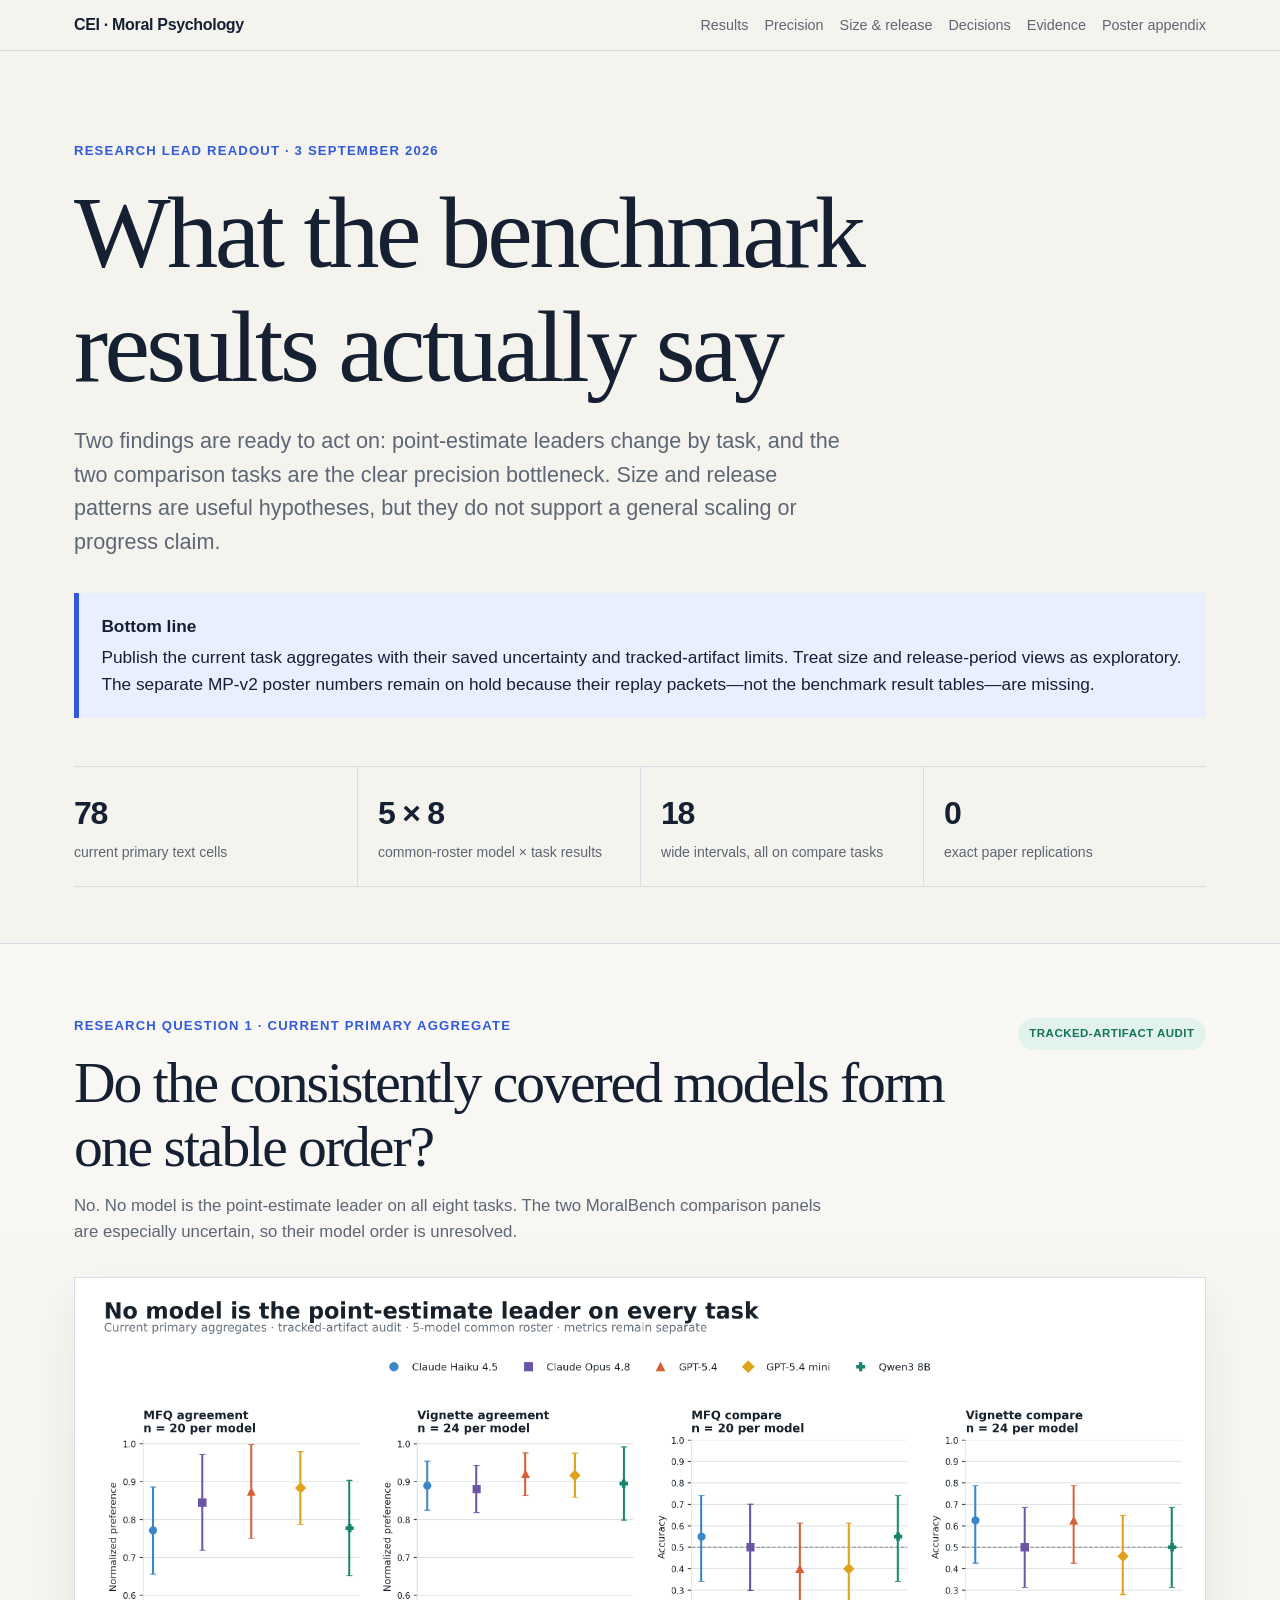
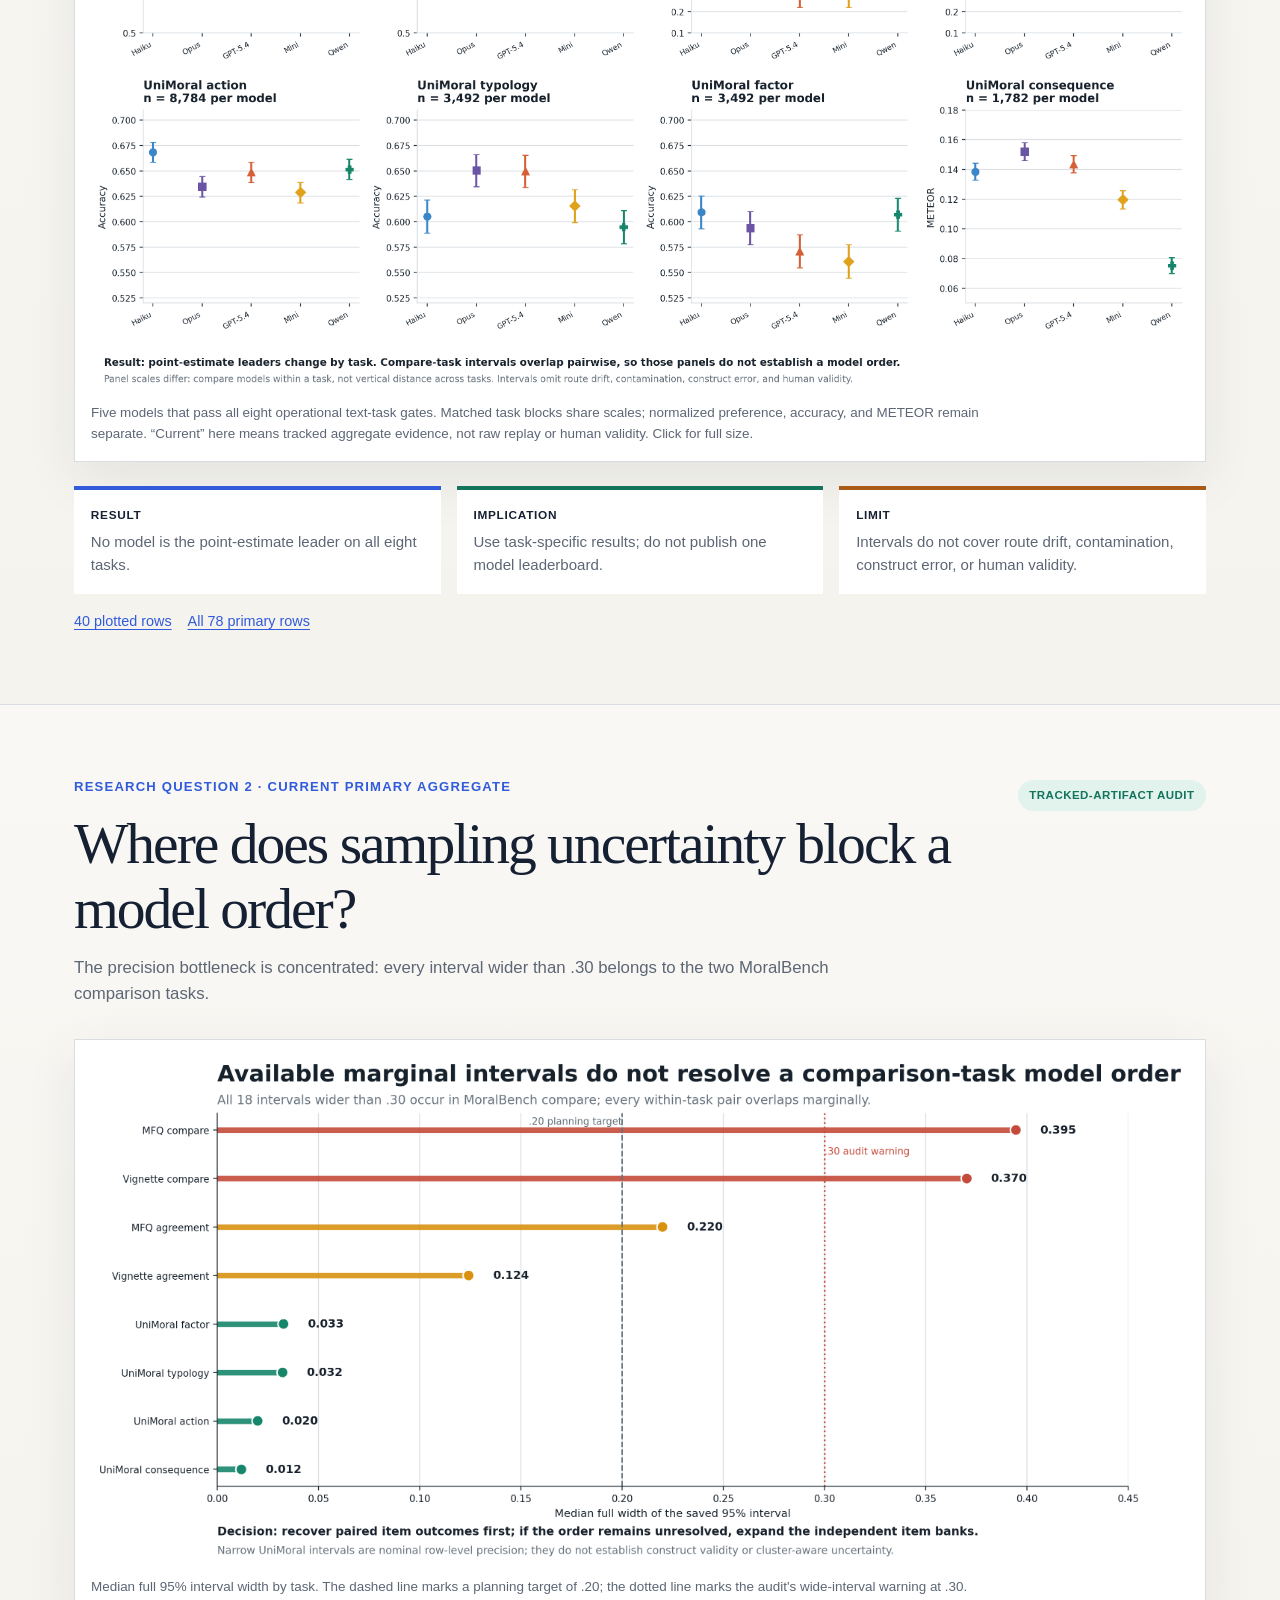
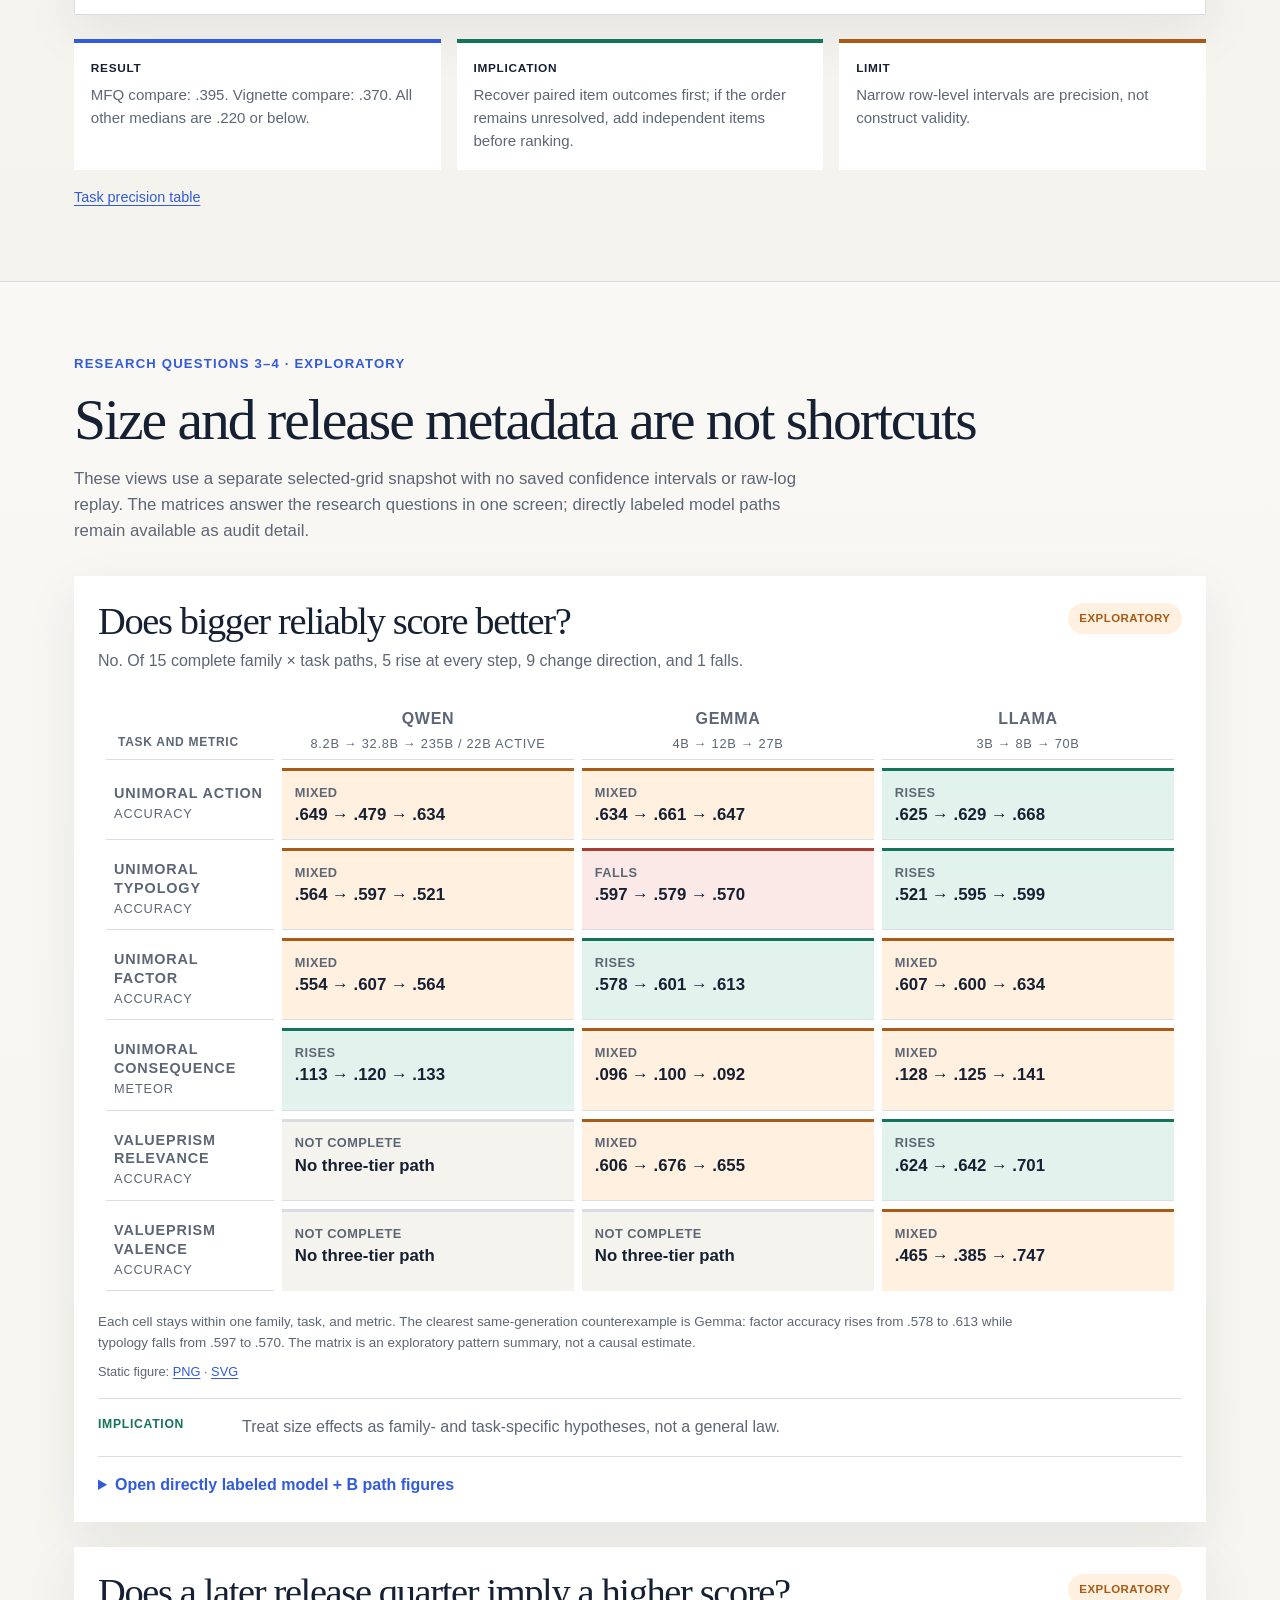
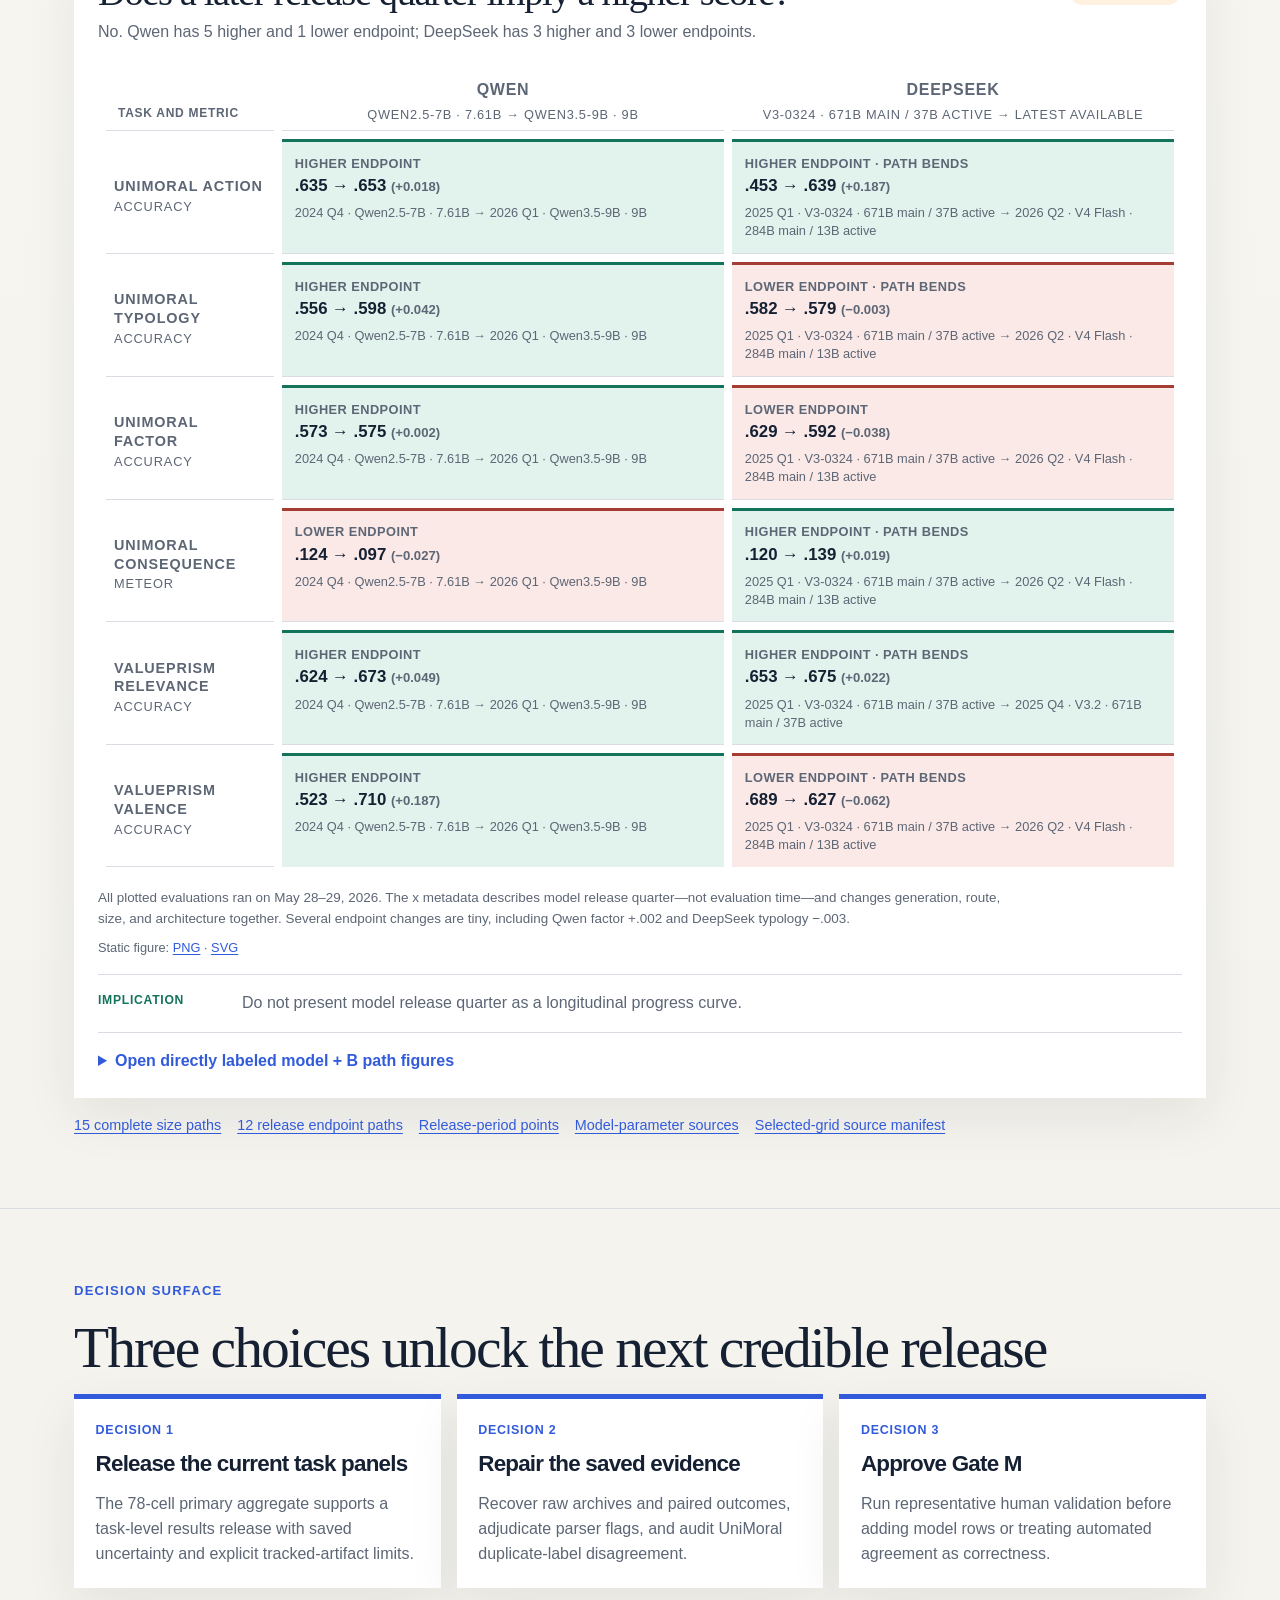
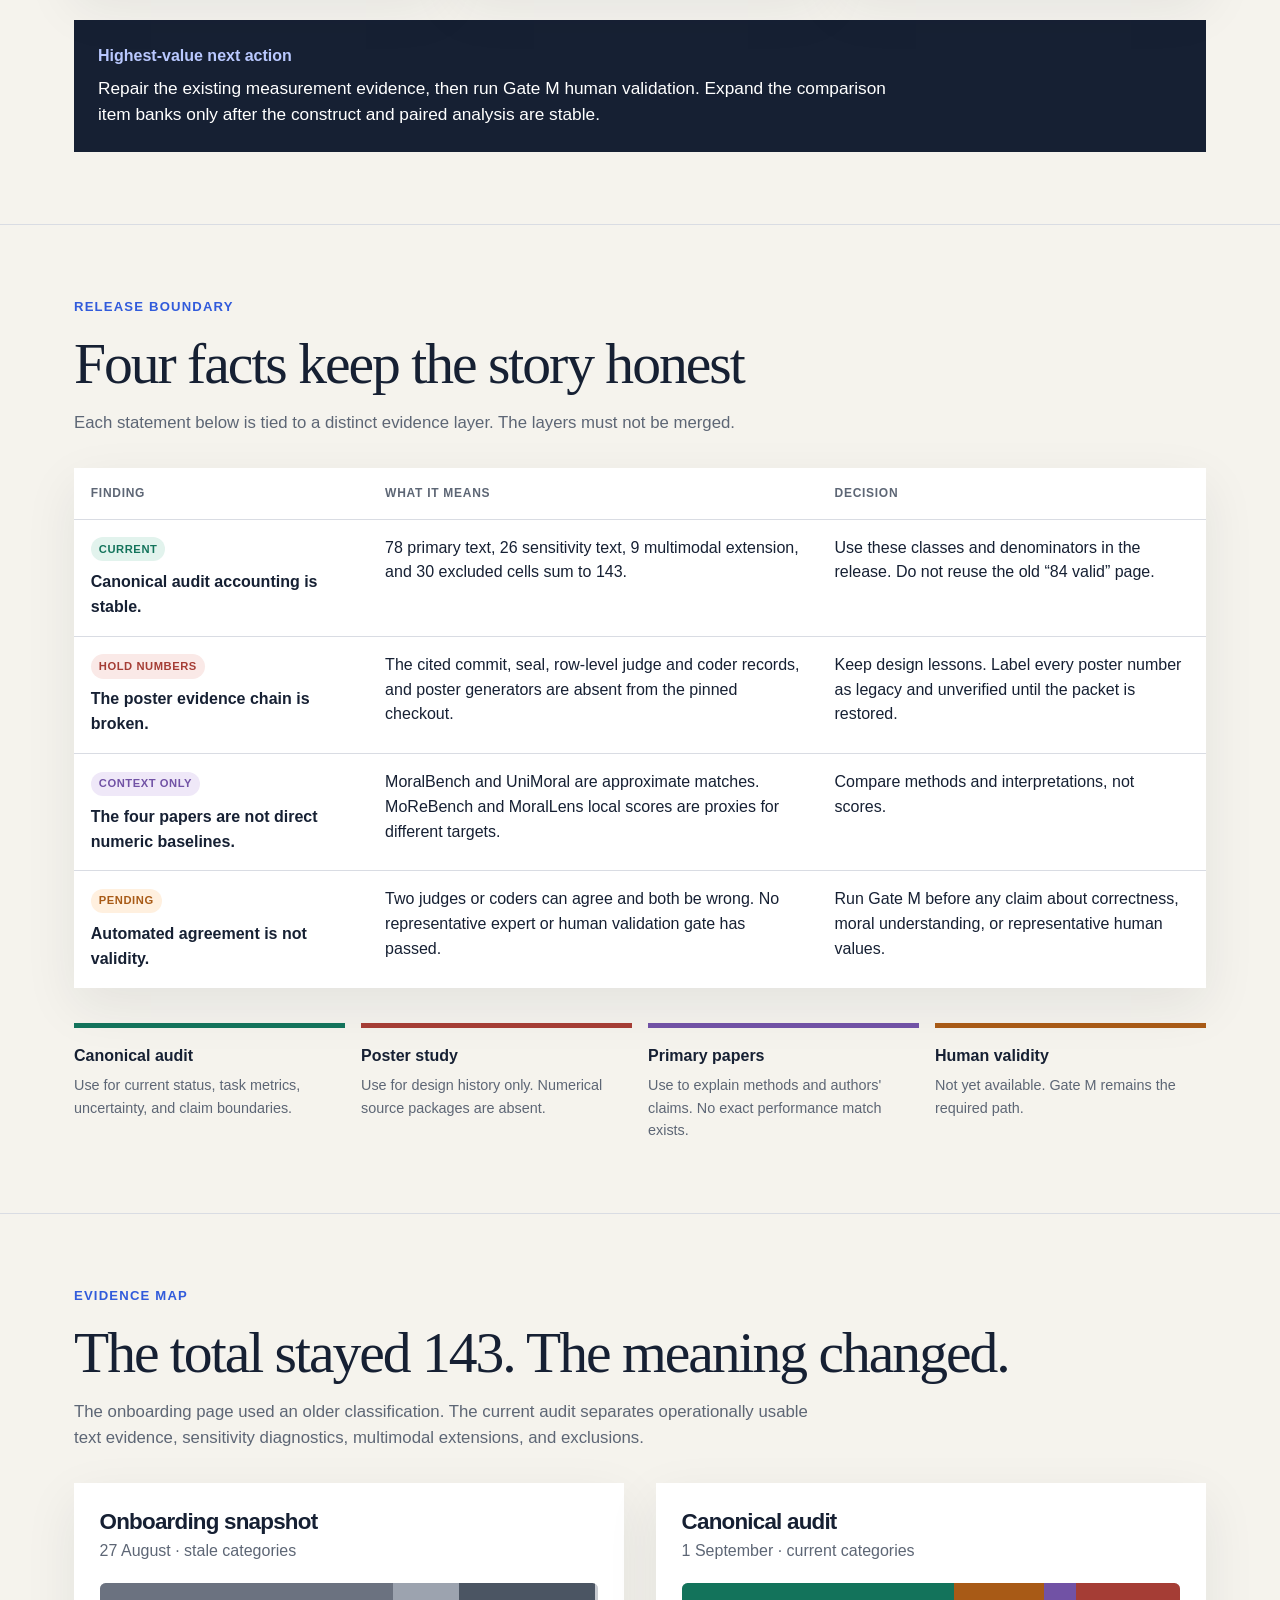
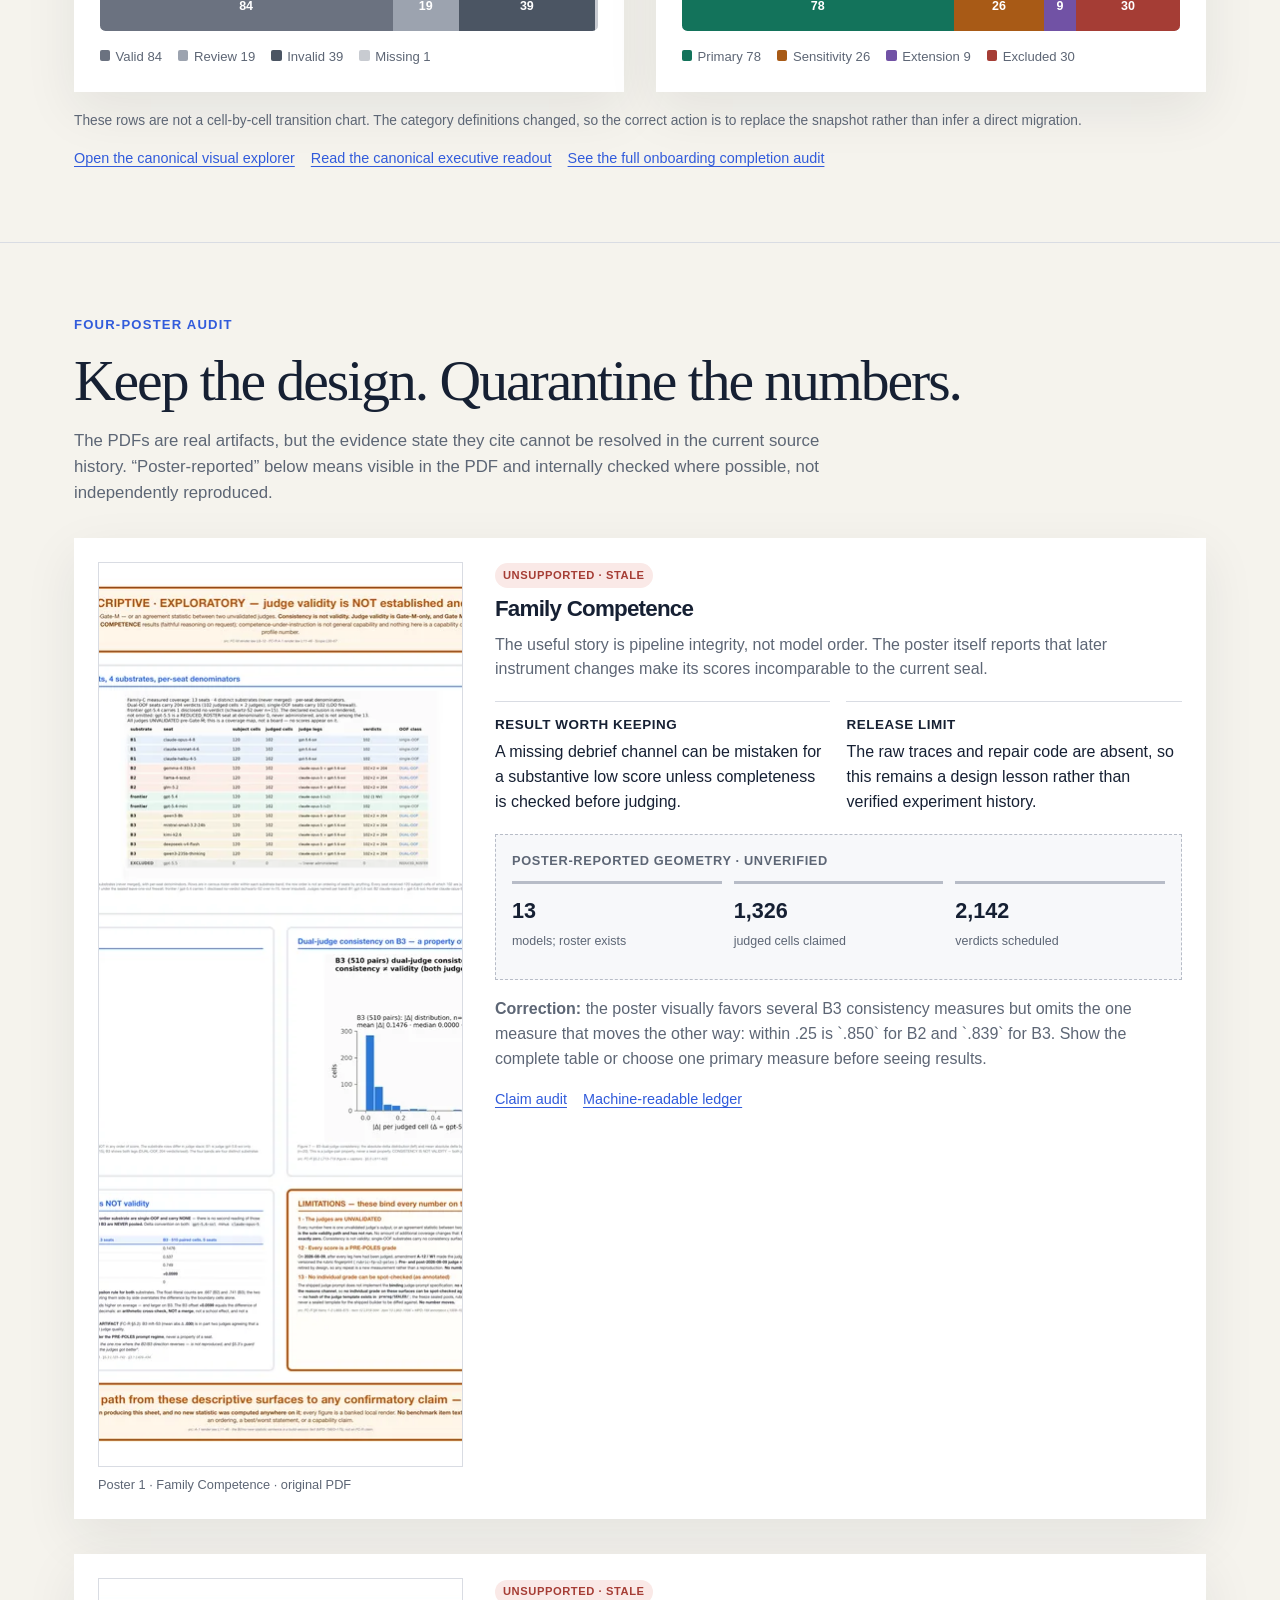
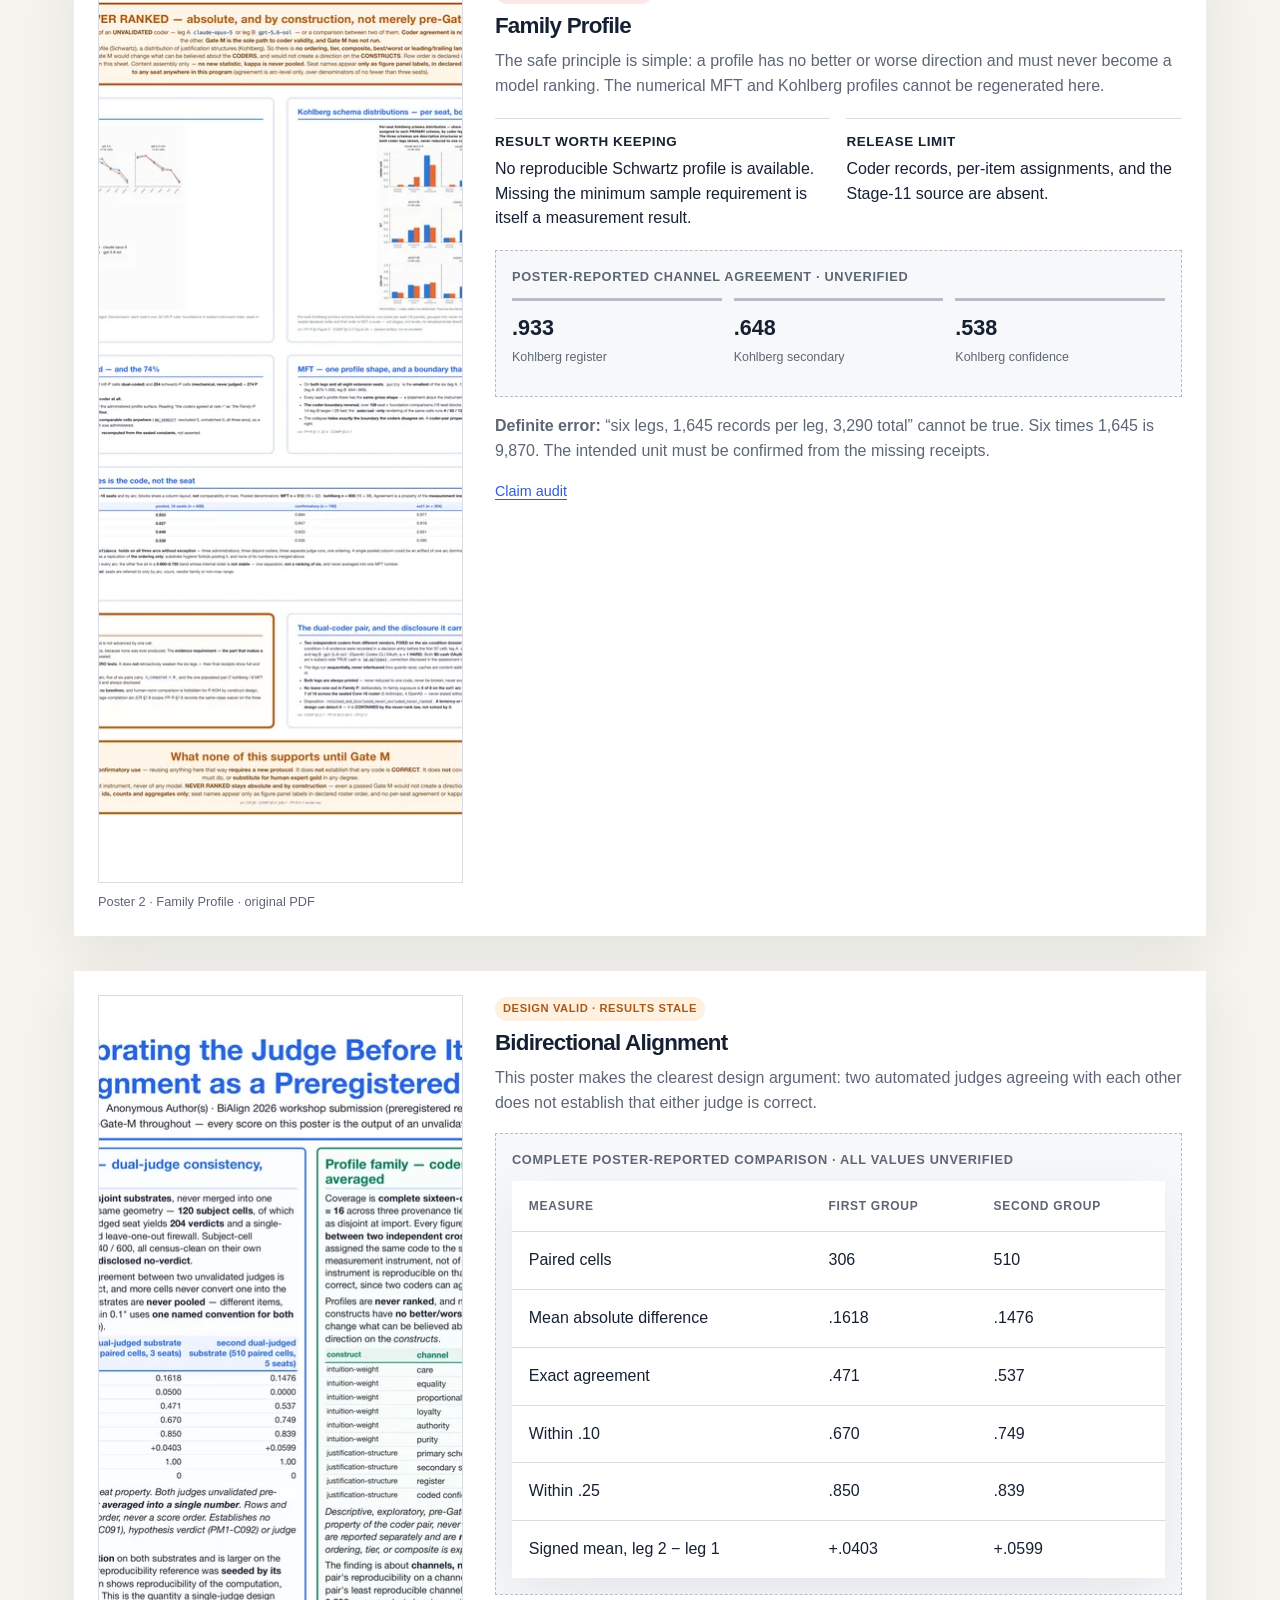
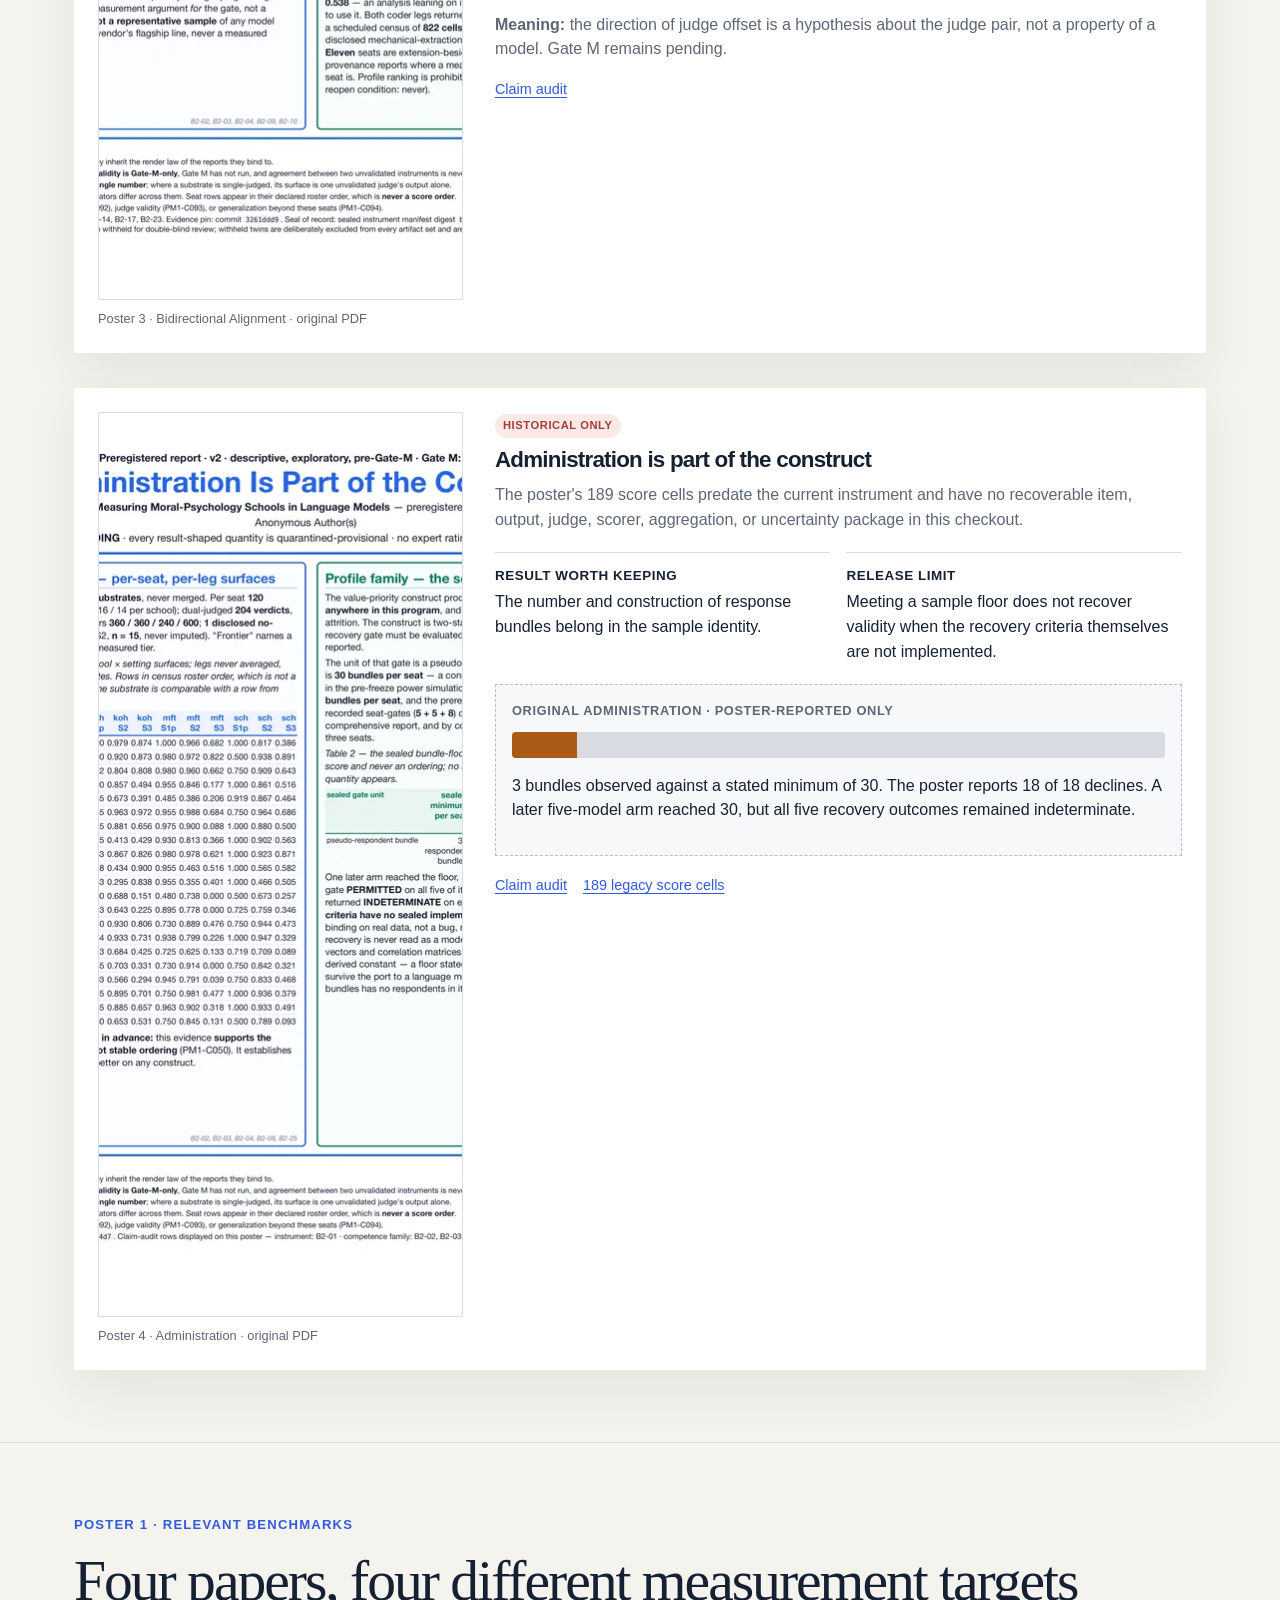
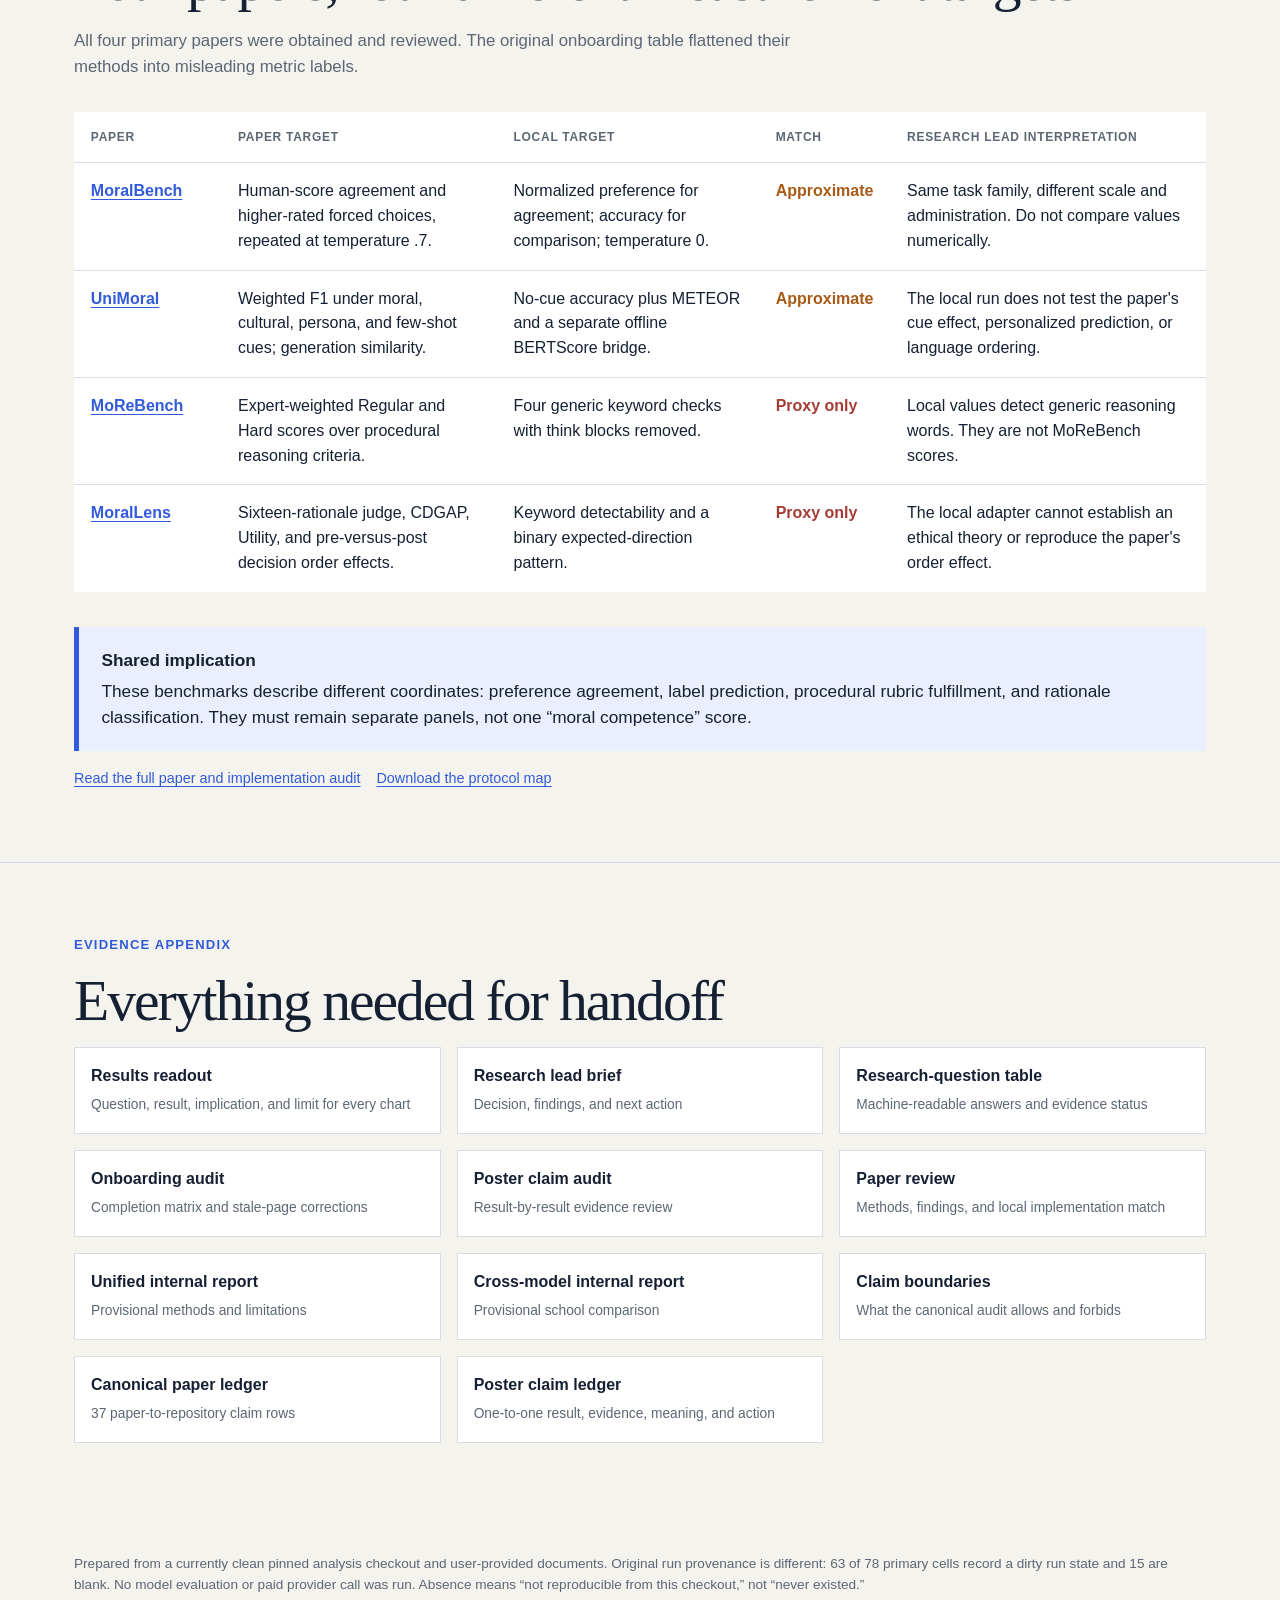
==== commit 3a5451f6: "Make result visuals insight-first" ====
--- a/index.html
+++ b/index.html
@@ -17,7 +17,7 @@
       <nav class="nav-links" aria-label="Page sections">
         <a href="#results">Results</a>
         <a href="#precision">Precision</a>
-        <a href="#scaling">Size &amp; time</a>
+        <a href="#scaling">Size &amp; release</a>
         <a href="#decisions">Decisions</a>
         <a href="#evidence-summary">Evidence</a>
         <a href="#posters">Poster appendix</a>
@@ -30,7 +30,7 @@
       <div class="wrap">
         <p class="eyebrow">Research lead readout · 3 September 2026</p>
         <h1>What the benchmark results actually say</h1>
-        <p class="lede">There is substantial result data in the repository. It shows task-specific model differences, two low-precision comparison tasks with wide intervals, and mixed size and release-period patterns—not one stable moral ranking.</p>
+        <p class="lede">Two findings are ready to act on: point-estimate leaders change by task, and the two comparison tasks are the clear precision bottleneck. Size and release patterns are useful hypotheses, but they do not support a general scaling or progress claim.</p>
 
         <div class="decision-banner">
           <strong>Bottom line</strong>
@@ -116,45 +116,147 @@
     <section class="section result-section" id="scaling">
       <div class="wrap">
         <p class="eyebrow">Research questions 3–4 · exploratory</p>
-        <h2>Size and release period do not give a simple answer</h2>
-        <p class="section-intro">These panels use a separate selected-grid snapshot. They have no saved confidence intervals and none of the referenced successful raw logs is present in the fresh clone. Provider metadata also records 107,375 reasoning tokens across Qwen3-32B rows and 1,171,189 across DeepSeek V4 rows despite control attempts. These are descriptive hypotheses—not headline evidence.</p>
+        <h2>Size and release metadata are not shortcuts</h2>
+        <p class="section-intro">These views use a separate selected-grid snapshot with no saved confidence intervals or raw-log replay. The matrices answer the research questions in one screen; directly labeled model paths remain available as audit detail.</p>
 
         <div class="visual-stack">
           <article class="visual-card">
             <div class="question-head compact">
               <div>
                 <h3>Does bigger reliably score better?</h3>
-                <p>Only 5 of 15 complete family × task paths rise monotonically; 9 are mixed and 1 falls.</p>
+                <p>No. Of 15 complete family × task paths, 5 rise at every step, 9 change direction, and 1 falls.</p>
               </div>
               <span class="evidence-pill exploratory">Exploratory</span>
             </div>
-            <figure class="result-figure flush wide-chart labeled-point-chart">
-              <span class="swipe-hint" aria-hidden="true">Scroll the chart horizontally →</span>
-              <a href="assets/results/03_size_paths.png"><img src="assets/results/03_size_paths.png" width="3312" height="4549" loading="lazy" decoding="async" alt="Six task panels in which every size-path point names the Qwen, Gemma, or Llama model and its published parameter count in billions"></a>
-              <figcaption>Every marker names the model and its published B count. The x-axis orders models by total parameters with categorical spacing, so horizontal distance is not quantitative. MoE labels show total and active parameters; Qwen’s 32.8B dense-to-235B/22B MoE step raises total capacity while lowering active parameters per token, so “bigger” is not an inference-compute claim. These named-model specifications do not retain the served provider endpoint, quantization, or checkpoint revision. Missing paths are labeled incomplete and never drawn as zero. Accuracy panels share a scale; METEOR is separate.</figcaption>
+            <figure class="result-figure flush insight-matrix">
+              <table class="insight-table size-insight-table" data-matrix="size" aria-label="Direction of 15 complete model-size paths by task and family">
+                <thead>
+                  <tr>
+                    <th scope="col">Task and metric</th>
+                    <th scope="col"><span>Qwen</span><small>8.2B → 32.8B → 235B / 22B active</small></th>
+                    <th scope="col"><span>Gemma</span><small>4B → 12B → 27B</small></th>
+                    <th scope="col"><span>Llama</span><small>3B → 8B → 70B</small></th>
+                  </tr>
+                </thead>
+                <tbody>
+                  <tr>
+                    <th scope="row">UniMoral action<span class="matrix-metric">Accuracy</span></th>
+                    <td class="matrix-cell is-mixed" data-task="unimoral_action_prediction" data-family="Qwen" data-value=".649 → .479 → .634"><span class="matrix-cell-family">Qwen</span><span class="matrix-status">Mixed</span><strong class="matrix-score">.649 → .479 → .634</strong><span class="matrix-cell-meta">8.2B → 32.8B → 235B / 22B active</span></td>
+                    <td class="matrix-cell is-mixed" data-task="unimoral_action_prediction" data-family="Gemma" data-value=".634 → .661 → .647"><span class="matrix-cell-family">Gemma</span><span class="matrix-status">Mixed</span><strong class="matrix-score">.634 → .661 → .647</strong><span class="matrix-cell-meta">4B → 12B → 27B</span></td>
+                    <td class="matrix-cell is-rising" data-task="unimoral_action_prediction" data-family="Llama" data-value=".625 → .629 → .668"><span class="matrix-cell-family">Llama</span><span class="matrix-status">Rises</span><strong class="matrix-score">.625 → .629 → .668</strong><span class="matrix-cell-meta">3B → 8B → 70B</span></td>
+                  </tr>
+                  <tr>
+                    <th scope="row">UniMoral typology<span class="matrix-metric">Accuracy</span></th>
+                    <td class="matrix-cell is-mixed" data-task="unimoral_moral_typology" data-family="Qwen" data-value=".564 → .597 → .521"><span class="matrix-cell-family">Qwen</span><span class="matrix-status">Mixed</span><strong class="matrix-score">.564 → .597 → .521</strong><span class="matrix-cell-meta">8.2B → 32.8B → 235B / 22B active</span></td>
+                    <td class="matrix-cell is-falling" data-task="unimoral_moral_typology" data-family="Gemma" data-value=".597 → .579 → .570"><span class="matrix-cell-family">Gemma</span><span class="matrix-status">Falls</span><strong class="matrix-score">.597 → .579 → .570</strong><span class="matrix-cell-meta">4B → 12B → 27B</span></td>
+                    <td class="matrix-cell is-rising" data-task="unimoral_moral_typology" data-family="Llama" data-value=".521 → .595 → .599"><span class="matrix-cell-family">Llama</span><span class="matrix-status">Rises</span><strong class="matrix-score">.521 → .595 → .599</strong><span class="matrix-cell-meta">3B → 8B → 70B</span></td>
+                  </tr>
+                  <tr>
+                    <th scope="row">UniMoral factor<span class="matrix-metric">Accuracy</span></th>
+                    <td class="matrix-cell is-mixed" data-task="unimoral_factor_attribution" data-family="Qwen" data-value=".554 → .607 → .564"><span class="matrix-cell-family">Qwen</span><span class="matrix-status">Mixed</span><strong class="matrix-score">.554 → .607 → .564</strong><span class="matrix-cell-meta">8.2B → 32.8B → 235B / 22B active</span></td>
+                    <td class="matrix-cell is-rising" data-task="unimoral_factor_attribution" data-family="Gemma" data-value=".578 → .601 → .613"><span class="matrix-cell-family">Gemma</span><span class="matrix-status">Rises</span><strong class="matrix-score">.578 → .601 → .613</strong><span class="matrix-cell-meta">4B → 12B → 27B</span></td>
+                    <td class="matrix-cell is-mixed" data-task="unimoral_factor_attribution" data-family="Llama" data-value=".607 → .600 → .634"><span class="matrix-cell-family">Llama</span><span class="matrix-status">Mixed</span><strong class="matrix-score">.607 → .600 → .634</strong><span class="matrix-cell-meta">3B → 8B → 70B</span></td>
+                  </tr>
+                  <tr>
+                    <th scope="row">UniMoral consequence<span class="matrix-metric">METEOR</span></th>
+                    <td class="matrix-cell is-rising" data-task="unimoral_consequence_generation" data-family="Qwen" data-value=".113 → .120 → .133"><span class="matrix-cell-family">Qwen</span><span class="matrix-status">Rises</span><strong class="matrix-score">.113 → .120 → .133</strong><span class="matrix-cell-meta">8.2B → 32.8B → 235B / 22B active</span></td>
+                    <td class="matrix-cell is-mixed" data-task="unimoral_consequence_generation" data-family="Gemma" data-value=".096 → .100 → .092"><span class="matrix-cell-family">Gemma</span><span class="matrix-status">Mixed</span><strong class="matrix-score">.096 → .100 → .092</strong><span class="matrix-cell-meta">4B → 12B → 27B</span></td>
+                    <td class="matrix-cell is-mixed" data-task="unimoral_consequence_generation" data-family="Llama" data-value=".128 → .125 → .141"><span class="matrix-cell-family">Llama</span><span class="matrix-status">Mixed</span><strong class="matrix-score">.128 → .125 → .141</strong><span class="matrix-cell-meta">3B → 8B → 70B</span></td>
+                  </tr>
+                  <tr>
+                    <th scope="row">ValuePrism relevance<span class="matrix-metric">Accuracy</span></th>
+                    <td class="matrix-cell is-incomplete" data-task="value_prism_relevance" data-family="Qwen" data-value="Not complete"><span class="matrix-cell-family">Qwen</span><span class="matrix-status">Not complete</span><strong class="matrix-score">No three-tier path</strong></td>
+                    <td class="matrix-cell is-mixed" data-task="value_prism_relevance" data-family="Gemma" data-value=".606 → .676 → .655"><span class="matrix-cell-family">Gemma</span><span class="matrix-status">Mixed</span><strong class="matrix-score">.606 → .676 → .655</strong><span class="matrix-cell-meta">4B → 12B → 27B</span></td>
+                    <td class="matrix-cell is-rising" data-task="value_prism_relevance" data-family="Llama" data-value=".624 → .642 → .701"><span class="matrix-cell-family">Llama</span><span class="matrix-status">Rises</span><strong class="matrix-score">.624 → .642 → .701</strong><span class="matrix-cell-meta">3B → 8B → 70B</span></td>
+                  </tr>
+                  <tr>
+                    <th scope="row">ValuePrism valence<span class="matrix-metric">Accuracy</span></th>
+                    <td class="matrix-cell is-incomplete" data-task="value_prism_valence" data-family="Qwen" data-value="Not complete"><span class="matrix-cell-family">Qwen</span><span class="matrix-status">Not complete</span><strong class="matrix-score">No three-tier path</strong></td>
+                    <td class="matrix-cell is-incomplete" data-task="value_prism_valence" data-family="Gemma" data-value="Not complete"><span class="matrix-cell-family">Gemma</span><span class="matrix-status">Not complete</span><strong class="matrix-score">No three-tier path</strong></td>
+                    <td class="matrix-cell is-mixed" data-task="value_prism_valence" data-family="Llama" data-value=".465 → .385 → .747"><span class="matrix-cell-family">Llama</span><span class="matrix-status">Mixed</span><strong class="matrix-score">.465 → .385 → .747</strong><span class="matrix-cell-meta">3B → 8B → 70B</span></td>
+                  </tr>
+                </tbody>
+              </table>
+              <figcaption>Each cell stays within one family, task, and metric. The clearest same-generation counterexample is Gemma: factor accuracy rises from .578 to .613 while typology falls from .597 to .570. The matrix is an exploratory pattern summary, not a causal estimate.</figcaption>
+              <p class="matrix-file-link">Static figure: <a href="assets/results/03_size_paths.png">PNG</a> · <a href="assets/results/03_size_paths.svg">SVG</a></p>
             </figure>
             <div class="decision-strip"><strong>Implication</strong><span>Treat size effects as family- and task-specific hypotheses, not a general law.</span></div>
+            <details class="audit-details">
+              <summary>Open directly labeled model + B path figures</summary>
+              <div class="detail-link-grid">
+                <a href="assets/results/03_size_paths_detail_a.svg"><strong>UniMoral classification</strong><span>3 landscape panels · 27 directly labeled points</span></a>
+                <a href="assets/results/03_size_paths_detail_b.svg"><strong>Consequence and ValuePrism</strong><span>3 landscape panels · 18 directly labeled points</span></a>
+              </div>
+            </details>
           </article>
 
           <article class="visual-card">
             <div class="question-head compact">
               <div>
-                <h3>Do newer-route point estimates all rise?</h3>
-                <p>Qwen and DeepSeek point estimates rise on some tasks and fall on others. Gemma lacks a valid newer endpoint.</p>
+                <h3>Does a later release quarter imply a higher score?</h3>
+                <p>No. Qwen has 5 higher and 1 lower endpoint; DeepSeek has 3 higher and 3 lower endpoints.</p>
               </div>
               <span class="evidence-pill exploratory">Exploratory</span>
             </div>
-            <figure class="result-figure flush wide-chart labeled-point-chart">
-              <span class="swipe-hint" aria-hidden="true">Scroll the chart horizontally →</span>
-              <a href="assets/results/04_release_period_paths.png"><img src="assets/results/04_release_period_paths.png" width="3319" height="4549" loading="lazy" decoding="async" alt="Six release-period panels in which every observed Qwen and DeepSeek point names the model and its published parameter count in billions; MoE labels also show active parameters"></a>
-              <figcaption>Every observed marker names the model and its published B count. For DeepSeek, the figure uses the vendor-published main-model count and active count; auxiliary/MTP weights are excluded. Quarter positions use actual spacing, while connecting lines are guides only. The saved run metadata does not retain the served provider endpoint, quantization, or checkpoint revision. DeepSeek relevance ends at 2025-Q4, and route, architecture, and size change with time, so this is not a causal trend.</figcaption>
+            <figure class="result-figure flush insight-matrix">
+              <table class="insight-table release-insight-table" data-matrix="release" aria-label="Endpoint direction for twelve model-release paths by task and family">
+                <thead>
+                  <tr>
+                    <th scope="col">Task and metric</th>
+                    <th scope="col"><span>Qwen</span><small>Qwen2.5-7B · 7.61B → Qwen3.5-9B · 9B</small></th>
+                    <th scope="col"><span>DeepSeek</span><small>V3-0324 · 671B main / 37B active → latest available</small></th>
+                  </tr>
+                </thead>
+                <tbody>
+                  <tr>
+                    <th scope="row">UniMoral action<span class="matrix-metric">Accuracy</span></th>
+                    <td class="matrix-cell is-higher" data-task="unimoral_action_prediction" data-family="Qwen" data-value=".635 → .653 (+0.018)"><span class="matrix-cell-family">Qwen</span><span class="matrix-status">Higher endpoint</span><strong class="matrix-score">.635 → .653 <em>(+0.018)</em></strong><span class="matrix-cell-meta">2024 Q4 · Qwen2.5-7B · 7.61B → 2026 Q1 · Qwen3.5-9B · 9B</span></td>
+                    <td class="matrix-cell is-higher" data-task="unimoral_action_prediction" data-family="DeepSeek" data-value=".453 → .639 (+0.187)"><span class="matrix-cell-family">DeepSeek</span><span class="matrix-status">Higher endpoint · path bends</span><strong class="matrix-score">.453 → .639 <em>(+0.187)</em></strong><span class="matrix-cell-meta">2025 Q1 · V3-0324 · 671B main / 37B active → 2026 Q2 · V4 Flash · 284B main / 13B active</span></td>
+                  </tr>
+                  <tr>
+                    <th scope="row">UniMoral typology<span class="matrix-metric">Accuracy</span></th>
+                    <td class="matrix-cell is-higher" data-task="unimoral_moral_typology" data-family="Qwen" data-value=".556 → .598 (+0.042)"><span class="matrix-cell-family">Qwen</span><span class="matrix-status">Higher endpoint</span><strong class="matrix-score">.556 → .598 <em>(+0.042)</em></strong><span class="matrix-cell-meta">2024 Q4 · Qwen2.5-7B · 7.61B → 2026 Q1 · Qwen3.5-9B · 9B</span></td>
+                    <td class="matrix-cell is-lower" data-task="unimoral_moral_typology" data-family="DeepSeek" data-value=".582 → .579 (-0.003)"><span class="matrix-cell-family">DeepSeek</span><span class="matrix-status">Lower endpoint · path bends</span><strong class="matrix-score">.582 → .579 <em>(−0.003)</em></strong><span class="matrix-cell-meta">2025 Q1 · V3-0324 · 671B main / 37B active → 2026 Q2 · V4 Flash · 284B main / 13B active</span></td>
+                  </tr>
+                  <tr>
+                    <th scope="row">UniMoral factor<span class="matrix-metric">Accuracy</span></th>
+                    <td class="matrix-cell is-higher" data-task="unimoral_factor_attribution" data-family="Qwen" data-value=".573 → .575 (+0.002)"><span class="matrix-cell-family">Qwen</span><span class="matrix-status">Higher endpoint</span><strong class="matrix-score">.573 → .575 <em>(+0.002)</em></strong><span class="matrix-cell-meta">2024 Q4 · Qwen2.5-7B · 7.61B → 2026 Q1 · Qwen3.5-9B · 9B</span></td>
+                    <td class="matrix-cell is-lower" data-task="unimoral_factor_attribution" data-family="DeepSeek" data-value=".629 → .592 (-0.038)"><span class="matrix-cell-family">DeepSeek</span><span class="matrix-status">Lower endpoint</span><strong class="matrix-score">.629 → .592 <em>(−0.038)</em></strong><span class="matrix-cell-meta">2025 Q1 · V3-0324 · 671B main / 37B active → 2026 Q2 · V4 Flash · 284B main / 13B active</span></td>
+                  </tr>
+                  <tr>
+                    <th scope="row">UniMoral consequence<span class="matrix-metric">METEOR</span></th>
+                    <td class="matrix-cell is-lower" data-task="unimoral_consequence_generation" data-family="Qwen" data-value=".124 → .097 (-0.027)"><span class="matrix-cell-family">Qwen</span><span class="matrix-status">Lower endpoint</span><strong class="matrix-score">.124 → .097 <em>(−0.027)</em></strong><span class="matrix-cell-meta">2024 Q4 · Qwen2.5-7B · 7.61B → 2026 Q1 · Qwen3.5-9B · 9B</span></td>
+                    <td class="matrix-cell is-higher" data-task="unimoral_consequence_generation" data-family="DeepSeek" data-value=".120 → .139 (+0.019)"><span class="matrix-cell-family">DeepSeek</span><span class="matrix-status">Higher endpoint · path bends</span><strong class="matrix-score">.120 → .139 <em>(+0.019)</em></strong><span class="matrix-cell-meta">2025 Q1 · V3-0324 · 671B main / 37B active → 2026 Q2 · V4 Flash · 284B main / 13B active</span></td>
+                  </tr>
+                  <tr>
+                    <th scope="row">ValuePrism relevance<span class="matrix-metric">Accuracy</span></th>
+                    <td class="matrix-cell is-higher" data-task="value_prism_relevance" data-family="Qwen" data-value=".624 → .673 (+0.049)"><span class="matrix-cell-family">Qwen</span><span class="matrix-status">Higher endpoint</span><strong class="matrix-score">.624 → .673 <em>(+0.049)</em></strong><span class="matrix-cell-meta">2024 Q4 · Qwen2.5-7B · 7.61B → 2026 Q1 · Qwen3.5-9B · 9B</span></td>
+                    <td class="matrix-cell is-higher" data-task="value_prism_relevance" data-family="DeepSeek" data-value=".653 → .675 (+0.022)"><span class="matrix-cell-family">DeepSeek</span><span class="matrix-status">Higher endpoint · path bends</span><strong class="matrix-score">.653 → .675 <em>(+0.022)</em></strong><span class="matrix-cell-meta">2025 Q1 · V3-0324 · 671B main / 37B active → 2025 Q4 · V3.2 · 671B main / 37B active</span></td>
+                  </tr>
+                  <tr>
+                    <th scope="row">ValuePrism valence<span class="matrix-metric">Accuracy</span></th>
+                    <td class="matrix-cell is-higher" data-task="value_prism_valence" data-family="Qwen" data-value=".523 → .710 (+0.187)"><span class="matrix-cell-family">Qwen</span><span class="matrix-status">Higher endpoint</span><strong class="matrix-score">.523 → .710 <em>(+0.187)</em></strong><span class="matrix-cell-meta">2024 Q4 · Qwen2.5-7B · 7.61B → 2026 Q1 · Qwen3.5-9B · 9B</span></td>
+                    <td class="matrix-cell is-lower" data-task="value_prism_valence" data-family="DeepSeek" data-value=".689 → .627 (-0.062)"><span class="matrix-cell-family">DeepSeek</span><span class="matrix-status">Lower endpoint · path bends</span><strong class="matrix-score">.689 → .627 <em>(−0.062)</em></strong><span class="matrix-cell-meta">2025 Q1 · V3-0324 · 671B main / 37B active → 2026 Q2 · V4 Flash · 284B main / 13B active</span></td>
+                  </tr>
+                </tbody>
+              </table>
+              <figcaption>All plotted evaluations ran on May 28–29, 2026. The x metadata describes model release quarter—not evaluation time—and changes generation, route, size, and architecture together. Several endpoint changes are tiny, including Qwen factor +.002 and DeepSeek typology −.003.</figcaption>
+              <p class="matrix-file-link">Static figure: <a href="assets/results/04_release_period_paths.png">PNG</a> · <a href="assets/results/04_release_period_paths.svg">SVG</a></p>
             </figure>
-            <div class="decision-strip"><strong>Implication</strong><span>Do not use release year as a shortcut for expected moral-benchmark point estimates.</span></div>
+            <div class="decision-strip"><strong>Implication</strong><span>Do not present model release quarter as a longitudinal progress curve.</span></div>
+            <details class="audit-details">
+              <summary>Open directly labeled model + B path figures</summary>
+              <div class="detail-link-grid">
+                <a href="assets/results/04_release_period_paths_detail_a.svg"><strong>UniMoral classification</strong><span>3 landscape panels · 18 directly labeled points</span></a>
+                <a href="assets/results/04_release_period_paths_detail_b.svg"><strong>Consequence and ValuePrism</strong><span>3 landscape panels · 17 directly labeled points</span></a>
+              </div>
+            </details>
           </article>
         </div>
 
         <div class="source-links">
           <a href="data/results/size_path_summary.csv">15 complete size paths</a>
+          <a href="data/results/release_path_summary.csv">12 release endpoint paths</a>
           <a href="data/results/release_period_task_points.csv">Release-period points</a>
           <a href="evidence/model-parameter-sources.csv">Model-parameter sources</a>
           <a href="evidence/source-results/SOURCE_MANIFEST.csv">Selected-grid source manifest</a>
--- a/assets/styles.css
+++ b/assets/styles.css
@@ -363,6 +363,146 @@
   box-shadow: none;
 }
 
+.insight-table {
+  width: 100%;
+  table-layout: fixed;
+  border-collapse: separate;
+  border-spacing: 0.5rem;
+}
+
+.insight-table th,
+.insight-table td {
+  overflow-wrap: anywhere;
+}
+
+.insight-table thead th {
+  padding: 0.15rem 0.75rem 0.45rem;
+  text-align: center;
+  vertical-align: bottom;
+}
+
+.insight-table thead th:first-child {
+  width: 10.5rem;
+  text-align: left;
+}
+
+.insight-table thead span,
+.insight-table thead small {
+  display: block;
+}
+
+.insight-table thead span {
+  font-size: 1rem;
+  font-weight: 750;
+}
+
+.insight-table thead small,
+.matrix-metric,
+.matrix-status,
+.matrix-cell-meta,
+.matrix-file-link {
+  font-size: 0.8rem;
+}
+
+.insight-table thead small {
+  margin-top: 0.2rem;
+  color: var(--muted);
+  font-weight: 500;
+  line-height: 1.35;
+}
+
+.insight-table tbody th {
+  padding: 0.75rem 0.5rem;
+  text-align: left;
+  vertical-align: middle;
+  font-size: 0.9rem;
+  line-height: 1.3;
+}
+
+.matrix-metric {
+  display: block;
+  margin-top: 0.2rem;
+  color: var(--muted);
+  font-weight: 500;
+}
+
+.matrix-cell {
+  padding: 0.8rem;
+  vertical-align: top;
+  border-top: 3px solid var(--line);
+  line-height: 1.35;
+}
+
+.matrix-cell.is-rising,
+.matrix-cell.is-higher {
+  background: var(--green-soft);
+  border-top-color: var(--green);
+}
+
+.matrix-cell.is-mixed {
+  background: var(--amber-soft);
+  border-top-color: var(--amber);
+}
+
+.matrix-cell.is-falling,
+.matrix-cell.is-lower {
+  background: var(--red-soft);
+  border-top-color: var(--red);
+}
+
+.matrix-cell.is-incomplete {
+  background: var(--paper);
+}
+
+.matrix-cell-family {
+  display: none;
+}
+
+.matrix-status,
+.matrix-score,
+.matrix-cell-meta {
+  display: block;
+}
+
+.matrix-status {
+  margin-bottom: 0.25rem;
+  color: var(--muted);
+  font-weight: 780;
+  letter-spacing: 0.035em;
+  text-transform: uppercase;
+}
+
+.matrix-score {
+  font-size: 1.05rem;
+  line-height: 1.25;
+}
+
+.matrix-score em {
+  color: var(--muted);
+  font-size: 0.82rem;
+  font-style: normal;
+  white-space: nowrap;
+}
+
+.matrix-cell-meta {
+  margin-top: 0.45rem;
+  color: var(--muted);
+  line-height: 1.4;
+}
+
+.size-insight-table .matrix-cell-meta {
+  display: none;
+}
+
+.matrix-file-link {
+  margin: 0.55rem 0 0;
+  color: var(--muted);
+}
+
+.result-figure .matrix-file-link a {
+  display: inline;
+}
+
 .decision-strip {
   display: grid;
   grid-template-columns: 8rem minmax(0, 1fr);
@@ -381,6 +521,42 @@
 
 .decision-strip span {
   color: var(--muted);
+}
+
+.audit-details {
+  margin-top: 1rem;
+  padding-top: 1rem;
+  border-top: 1px solid var(--line);
+}
+
+.audit-details summary {
+  cursor: pointer;
+  color: var(--blue);
+  font-weight: 720;
+}
+
+.detail-link-grid {
+  display: grid;
+  grid-template-columns: repeat(2, minmax(0, 1fr));
+  gap: 0.75rem;
+  margin-top: 0.9rem;
+}
+
+.detail-link-grid a {
+  padding: 0.9rem 1rem;
+  background: var(--canvas);
+  text-decoration: none;
+}
+
+.detail-link-grid strong,
+.detail-link-grid span {
+  display: block;
+}
+
+.detail-link-grid span {
+  margin-top: 0.2rem;
+  color: var(--muted);
+  font-size: 0.82rem;
 }
 
 .takeaway-table,
@@ -898,10 +1074,6 @@
   .wide-chart img {
     width: 820px;
     max-width: none;
-  }
-
-  .labeled-point-chart img {
-    width: 1180px;
   }
 
   .swipe-hint {
@@ -923,6 +1095,56 @@
     gap: 0.3rem;
   }
 
+  .detail-link-grid {
+    grid-template-columns: 1fr;
+  }
+
+  .insight-table,
+  .insight-table tbody,
+  .insight-table tr,
+  .insight-table th,
+  .insight-table td {
+    display: block;
+    width: 100%;
+  }
+
+  .insight-table {
+    border-spacing: 0;
+  }
+
+  .insight-table thead {
+    display: none;
+  }
+
+  .insight-table tbody tr {
+    margin-top: 1.15rem;
+  }
+
+  .insight-table tbody tr:first-child {
+    margin-top: 0;
+  }
+
+  .insight-table tbody th {
+    padding: 0 0 0.4rem;
+    font-size: 1rem;
+  }
+
+  .matrix-cell {
+    margin-top: 0.55rem;
+    padding: 0.85rem 0.9rem;
+  }
+
+  .matrix-cell-family {
+    display: block;
+    margin-bottom: 0.3rem;
+    font-size: 0.9rem;
+    font-weight: 780;
+  }
+
+  .size-insight-table .matrix-cell-meta {
+    display: block;
+  }
+
   .stat,
   .stat + .stat {
     padding: 1rem 0;
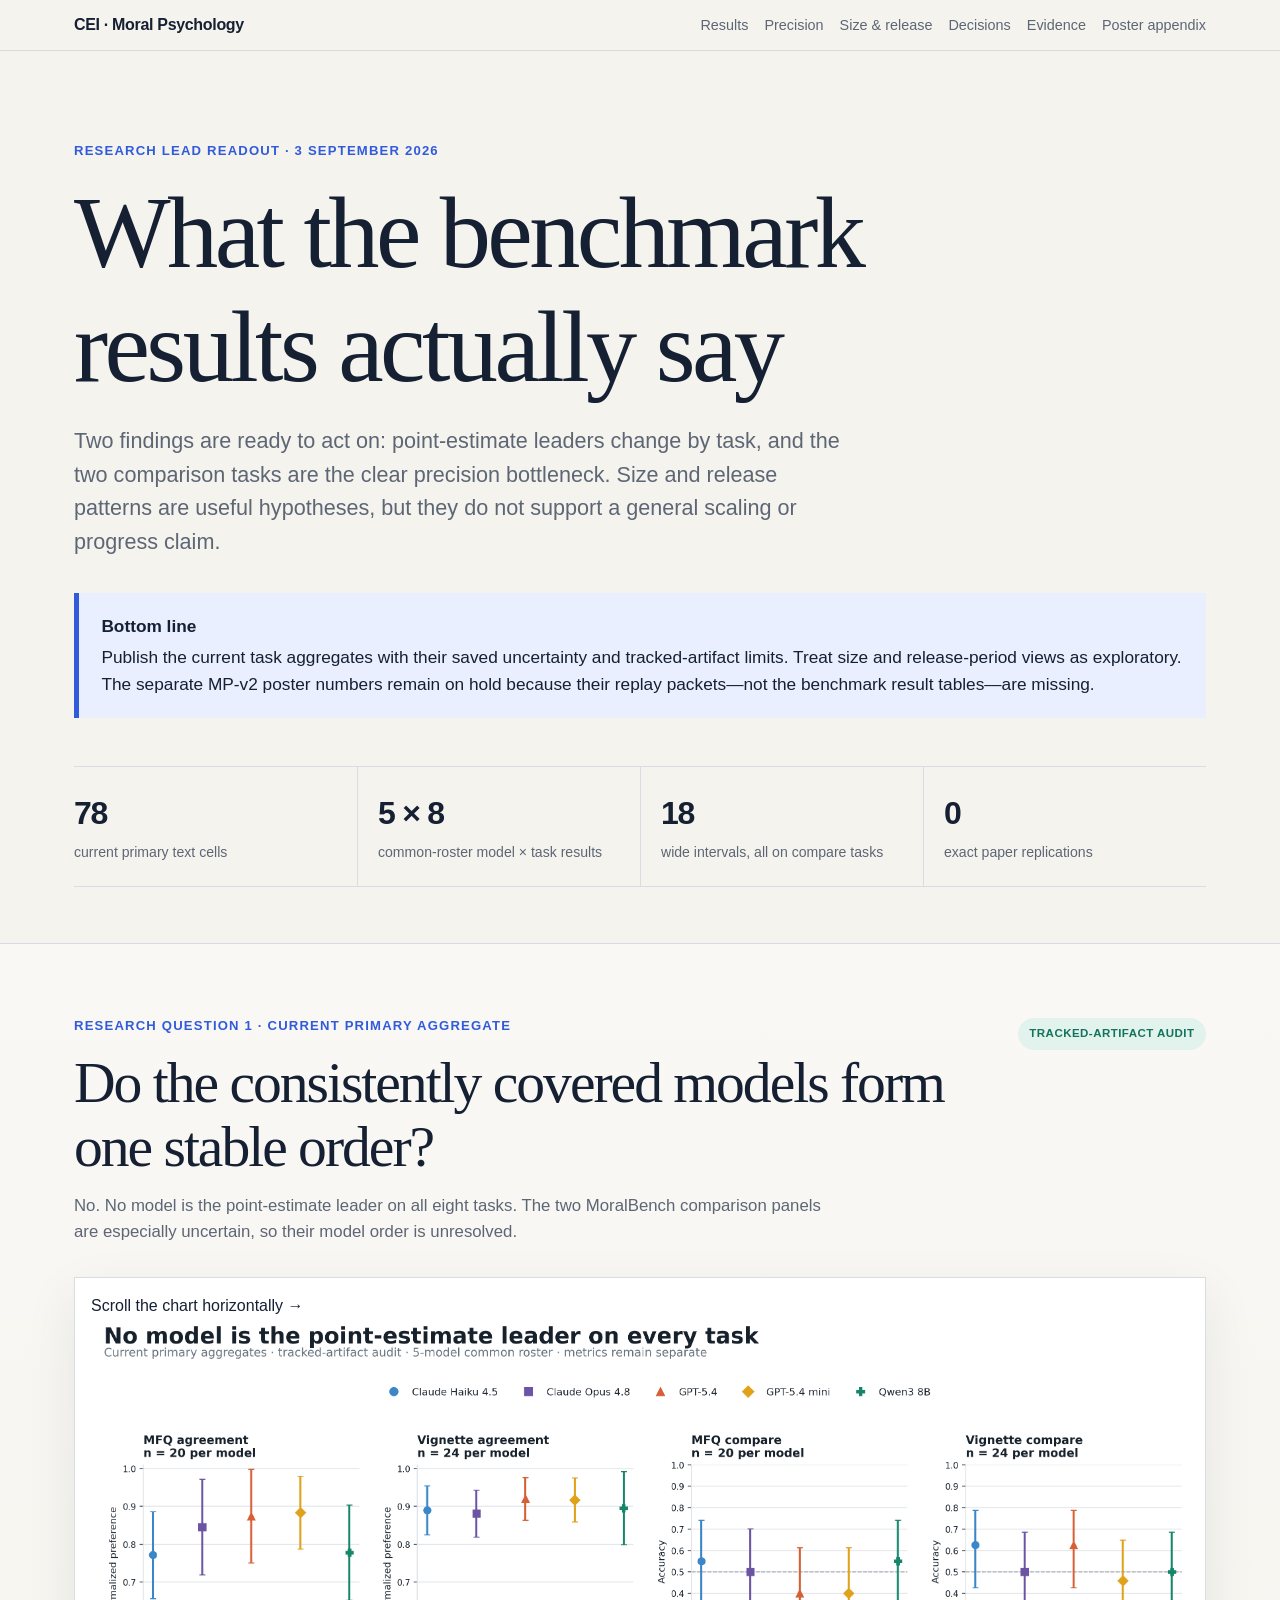
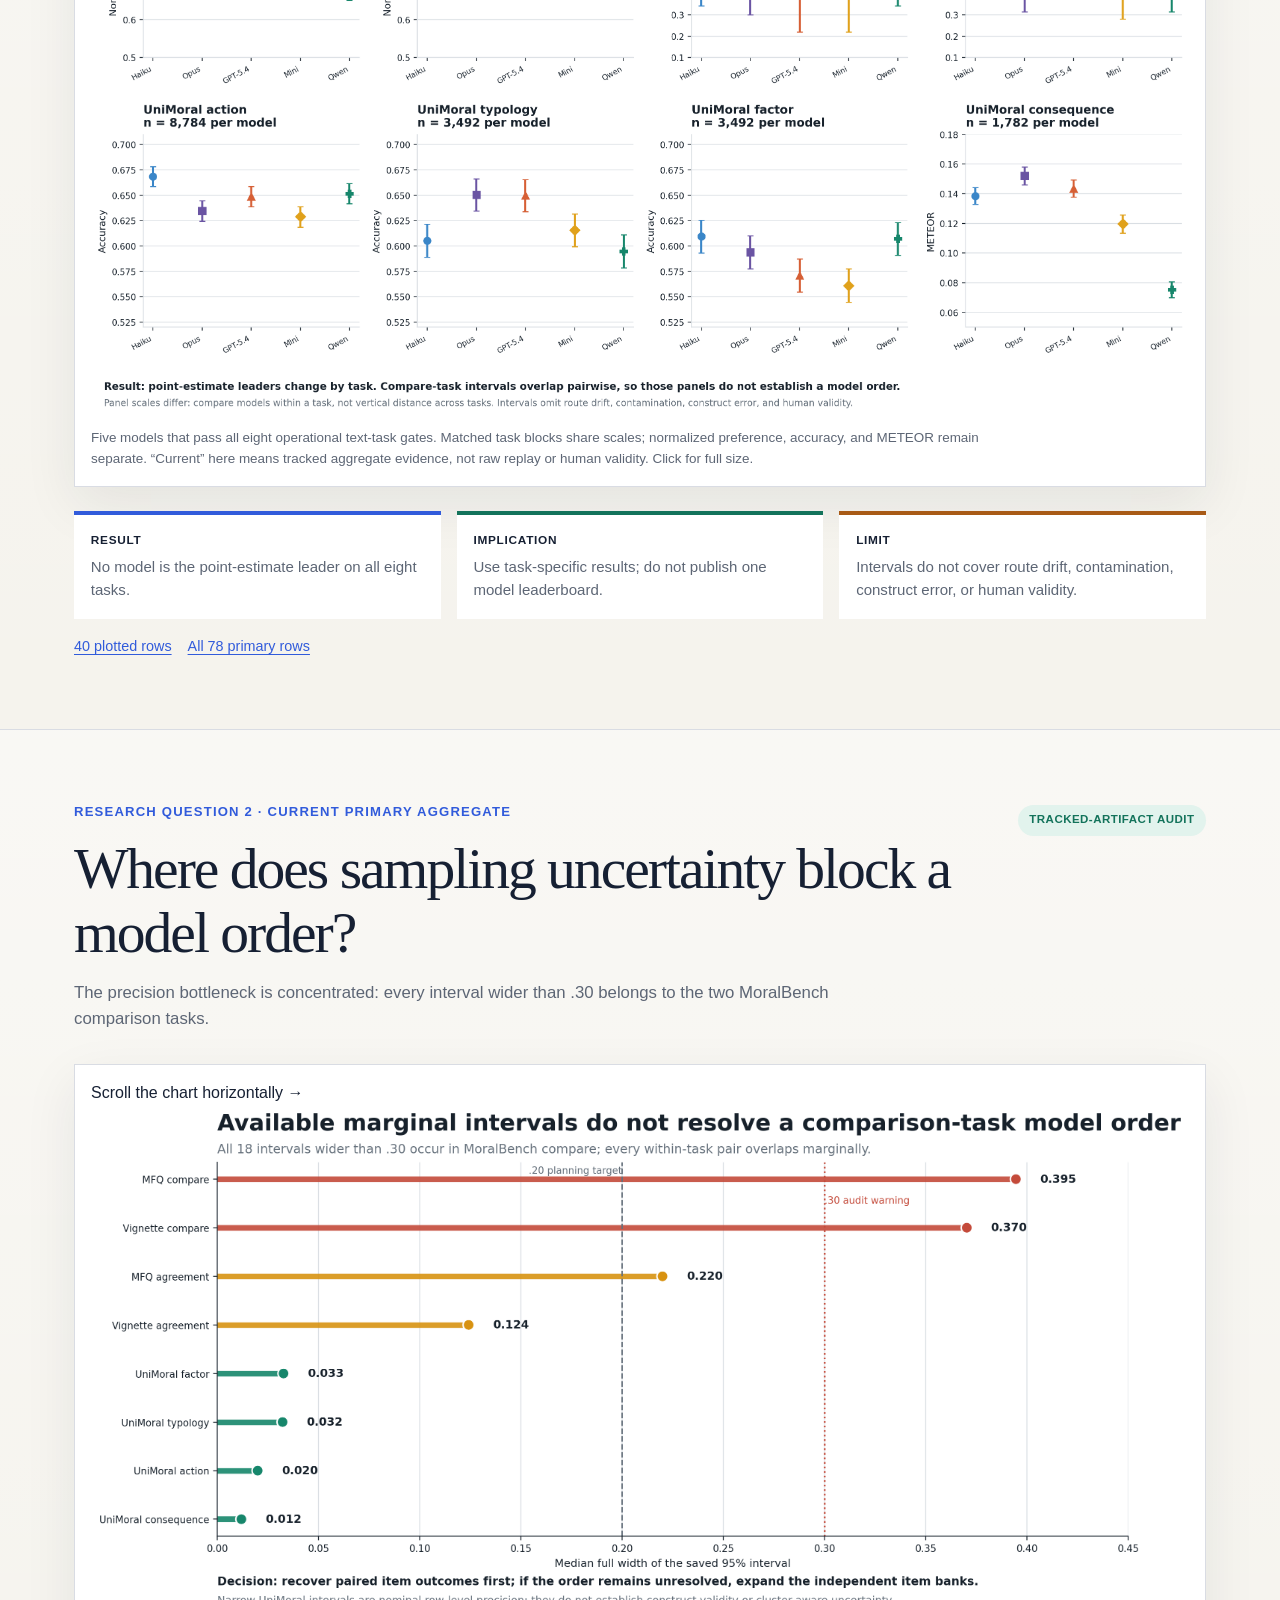
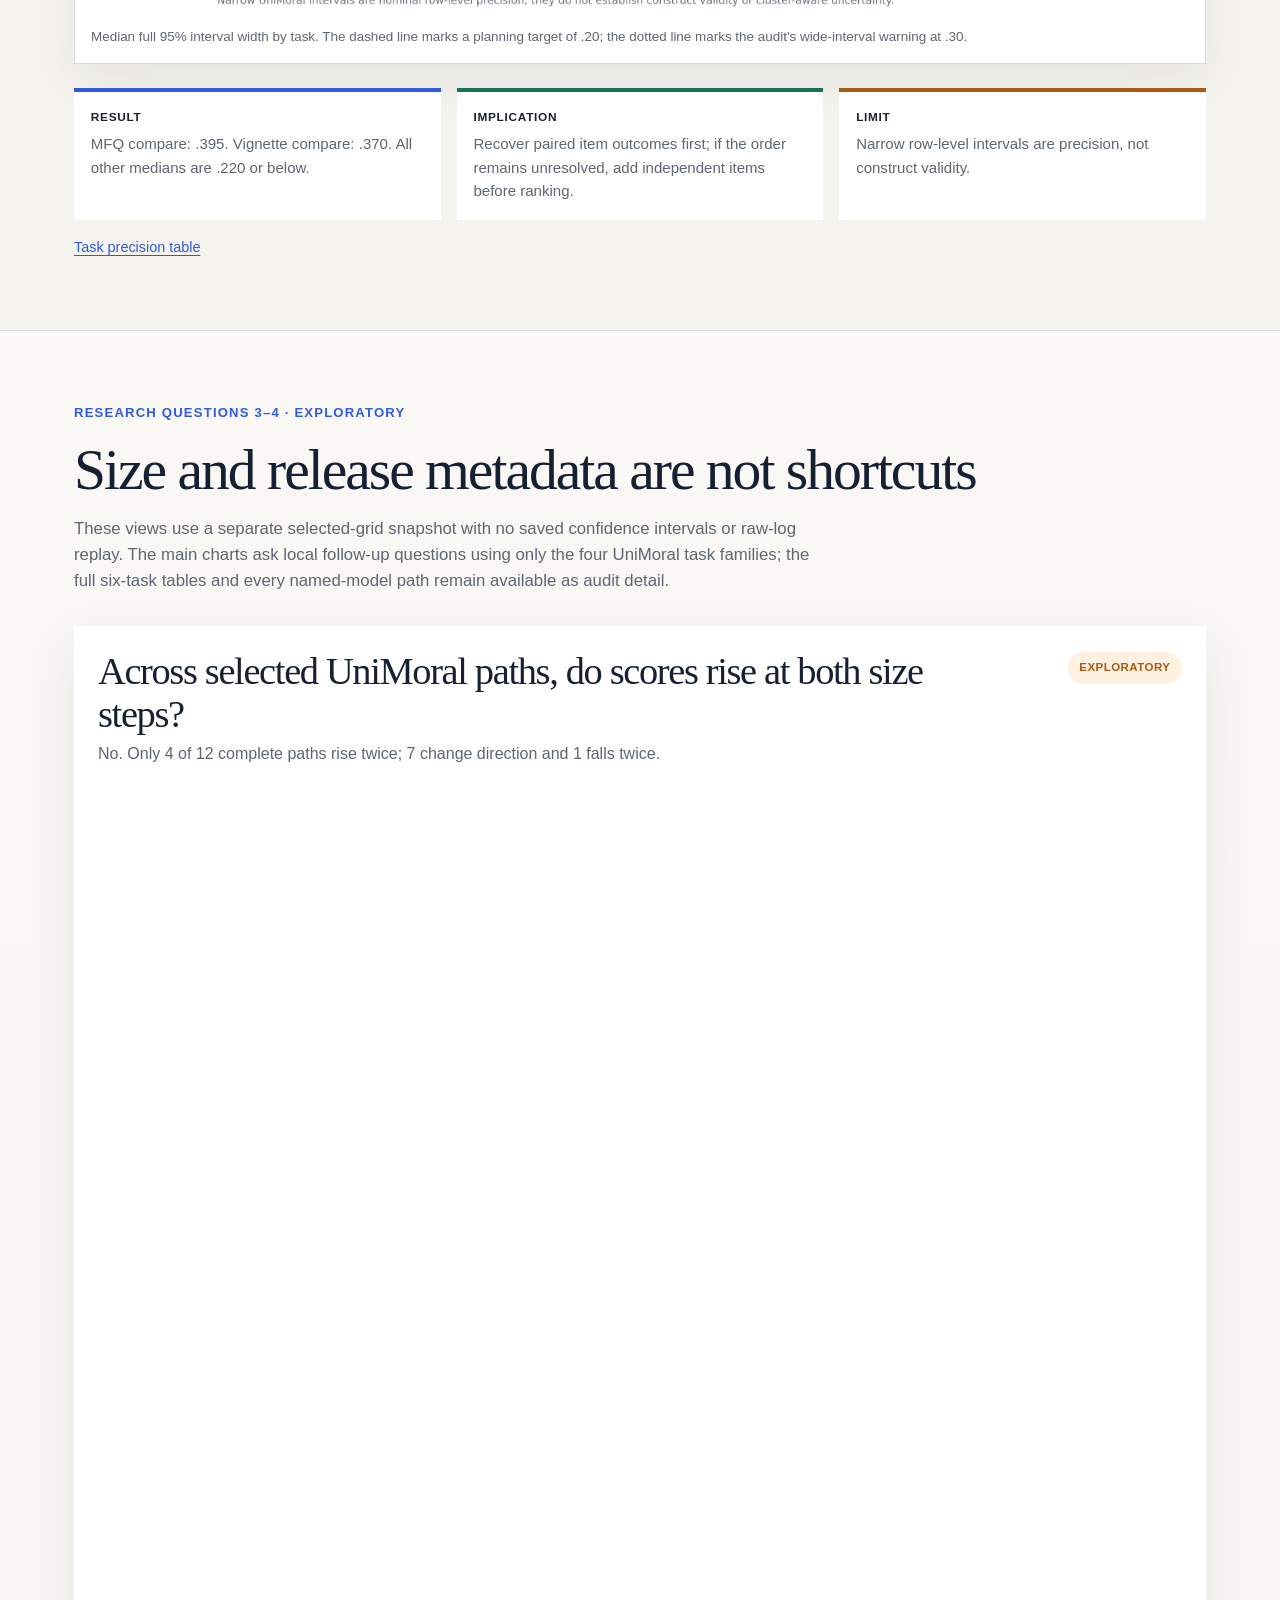
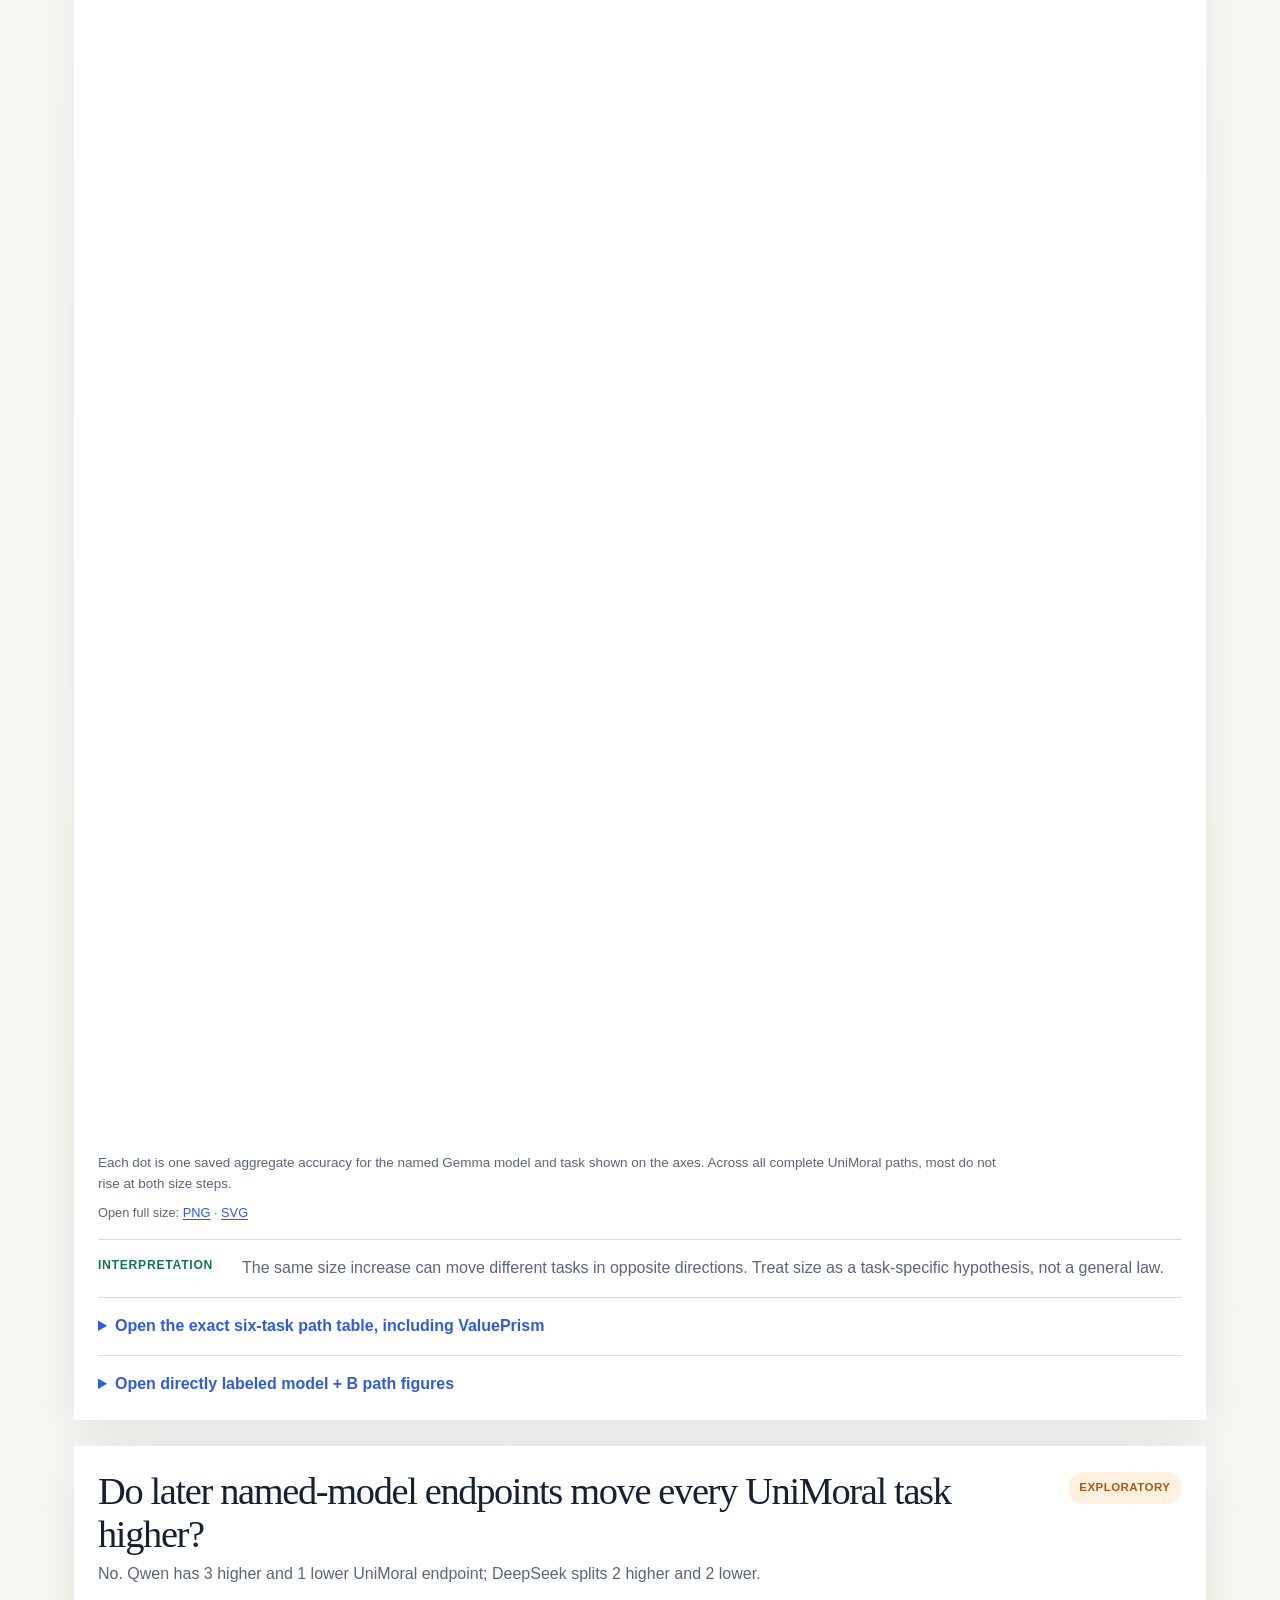
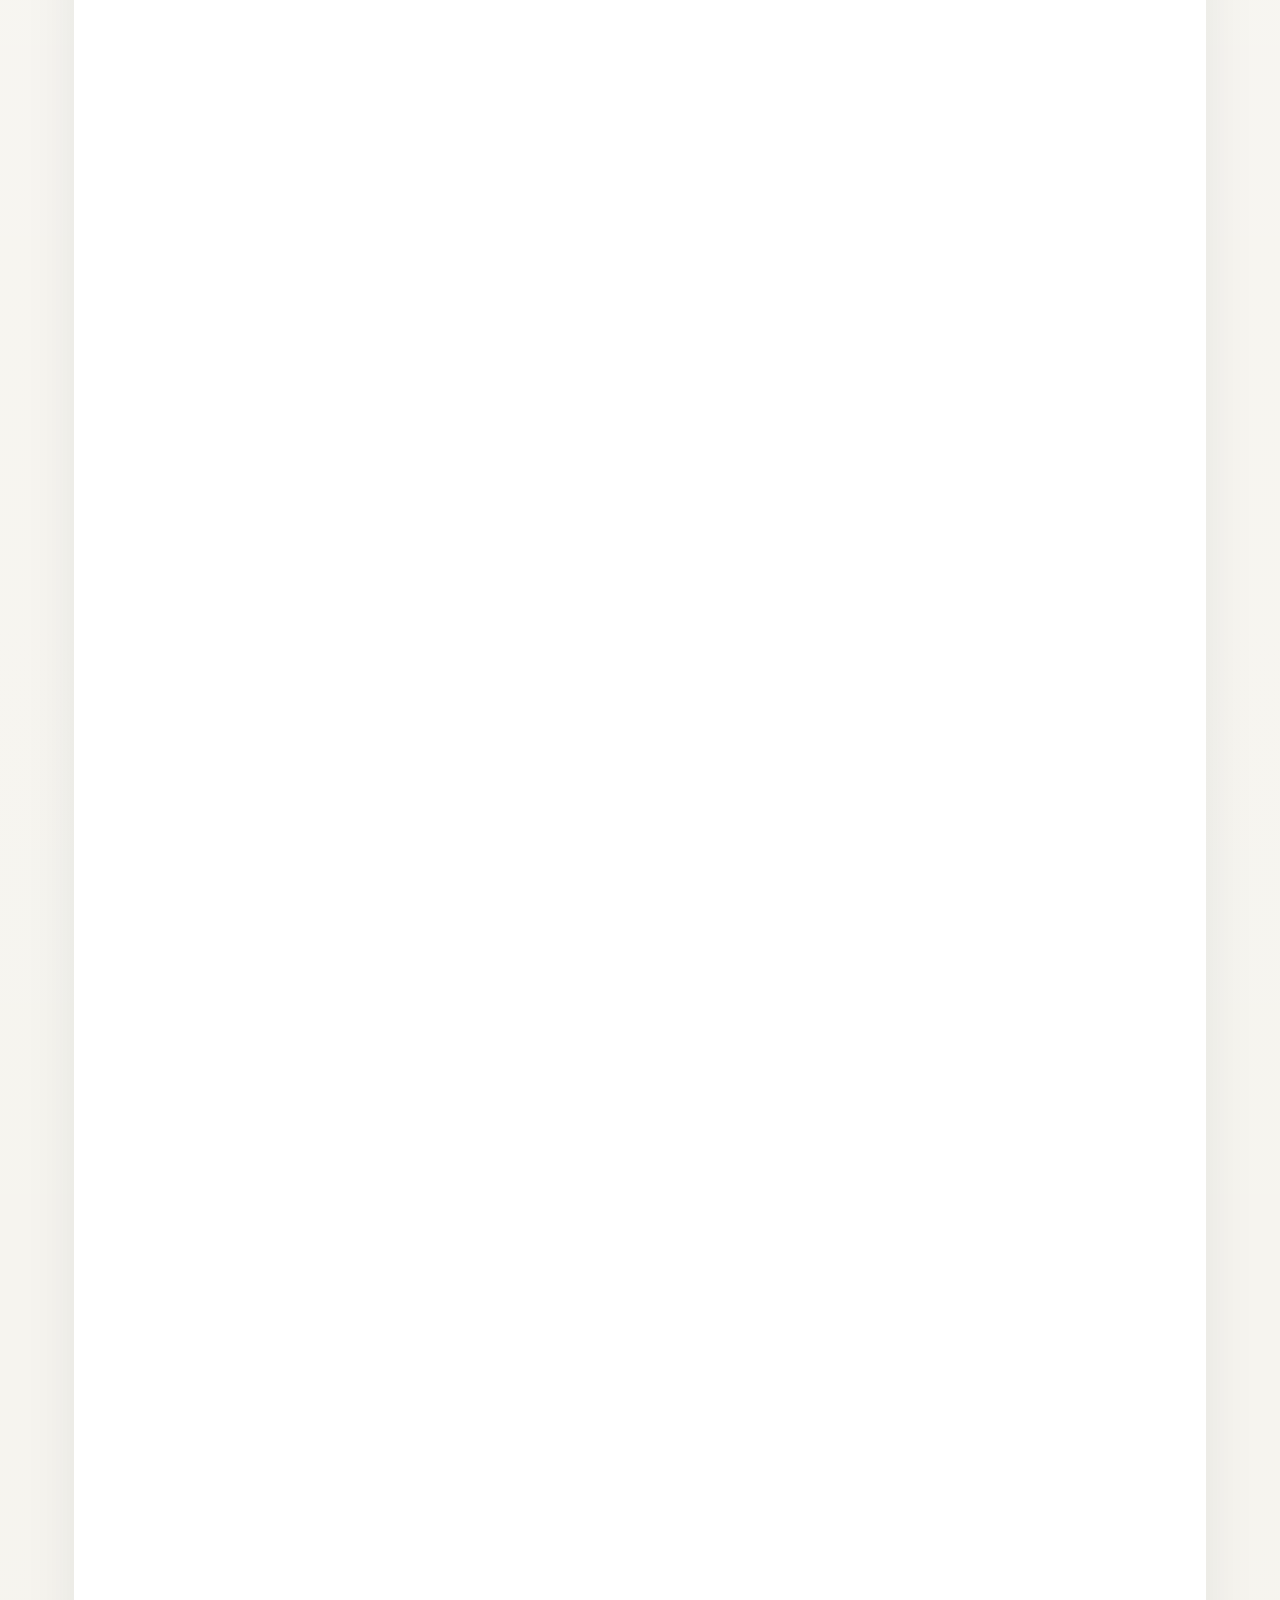
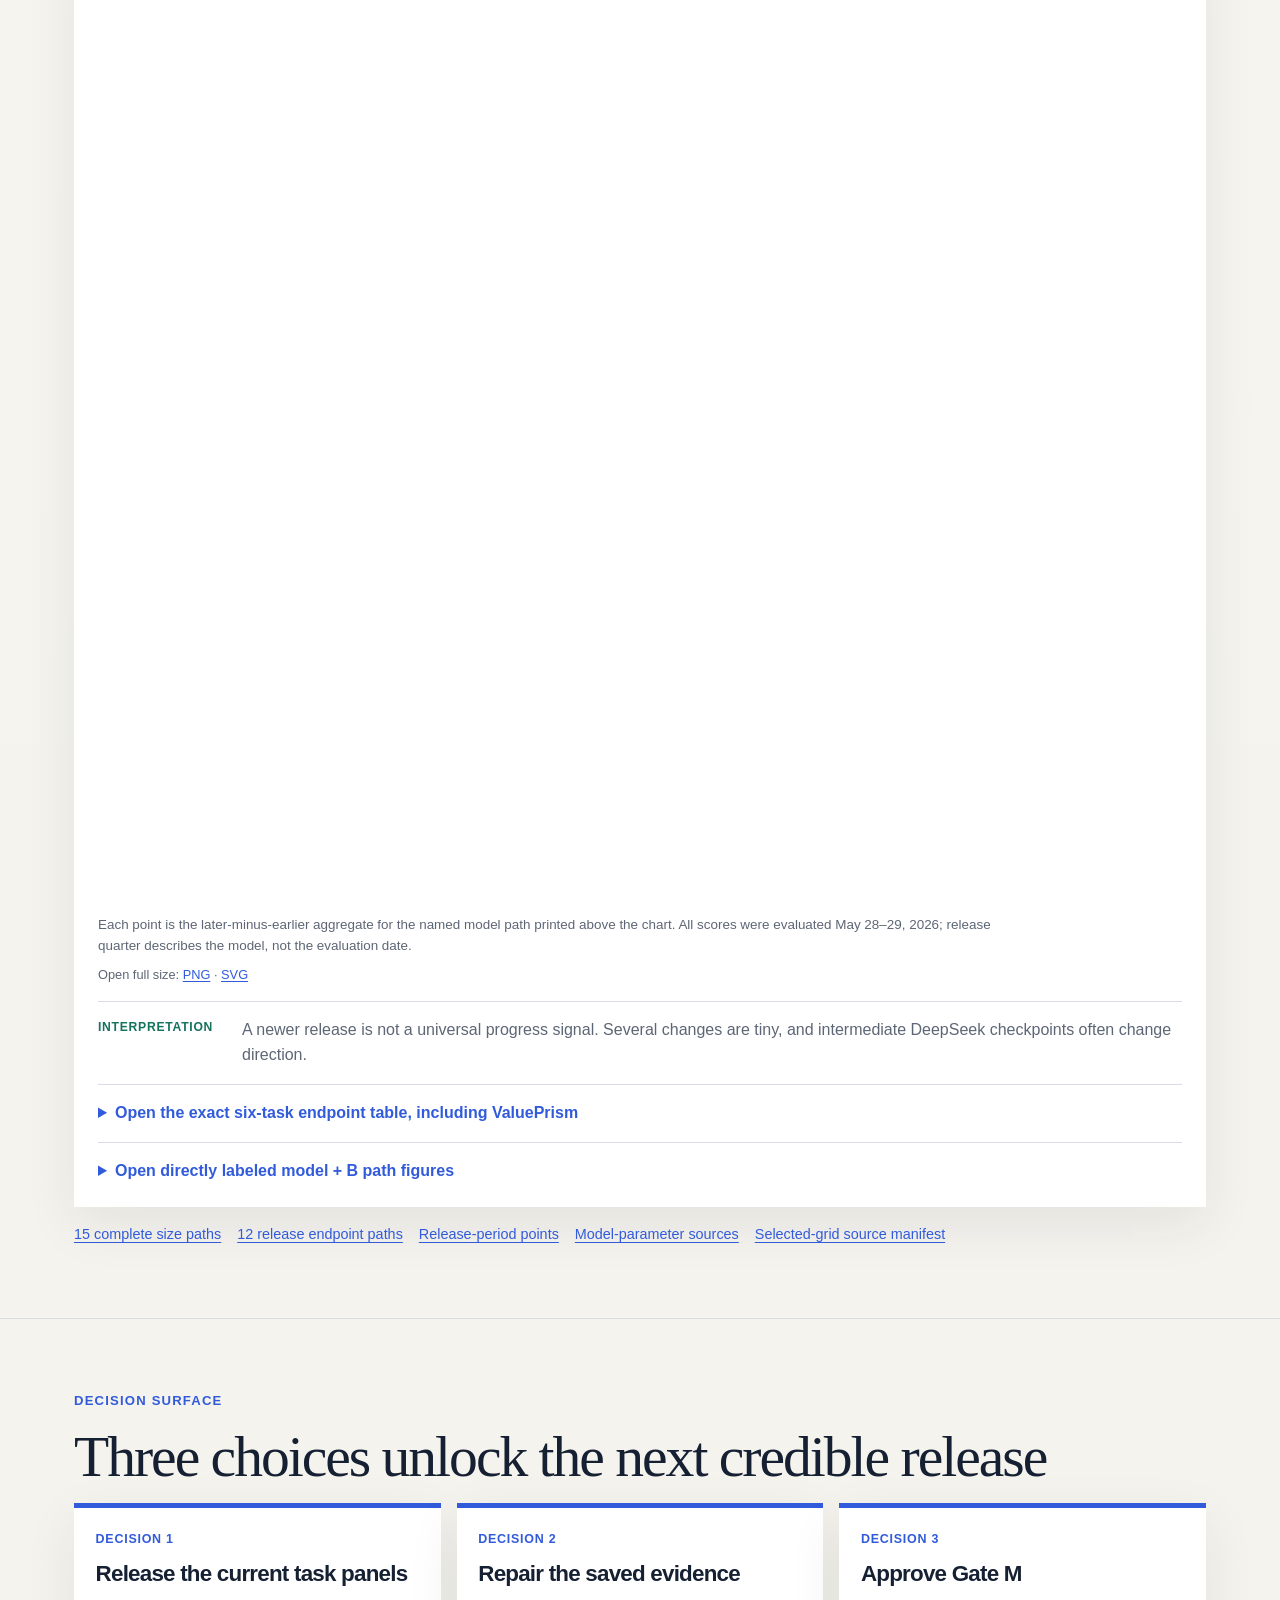
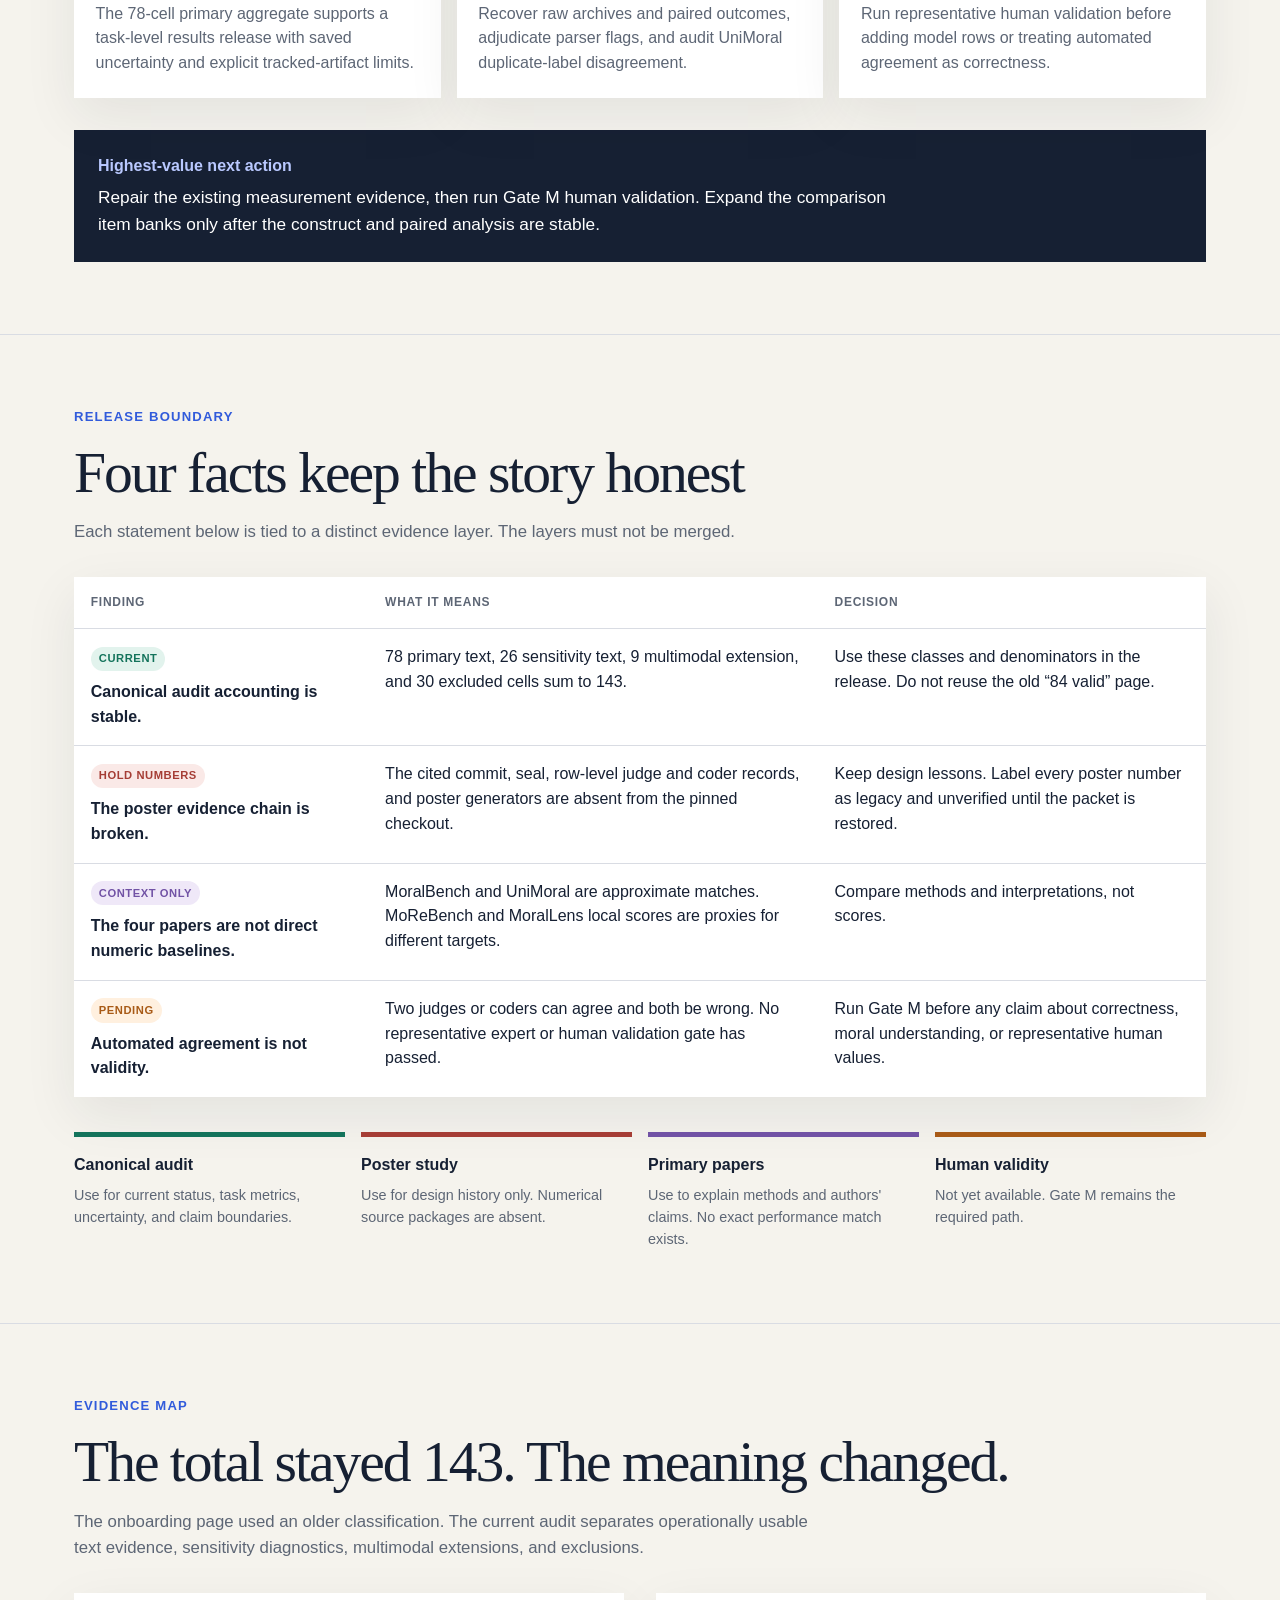
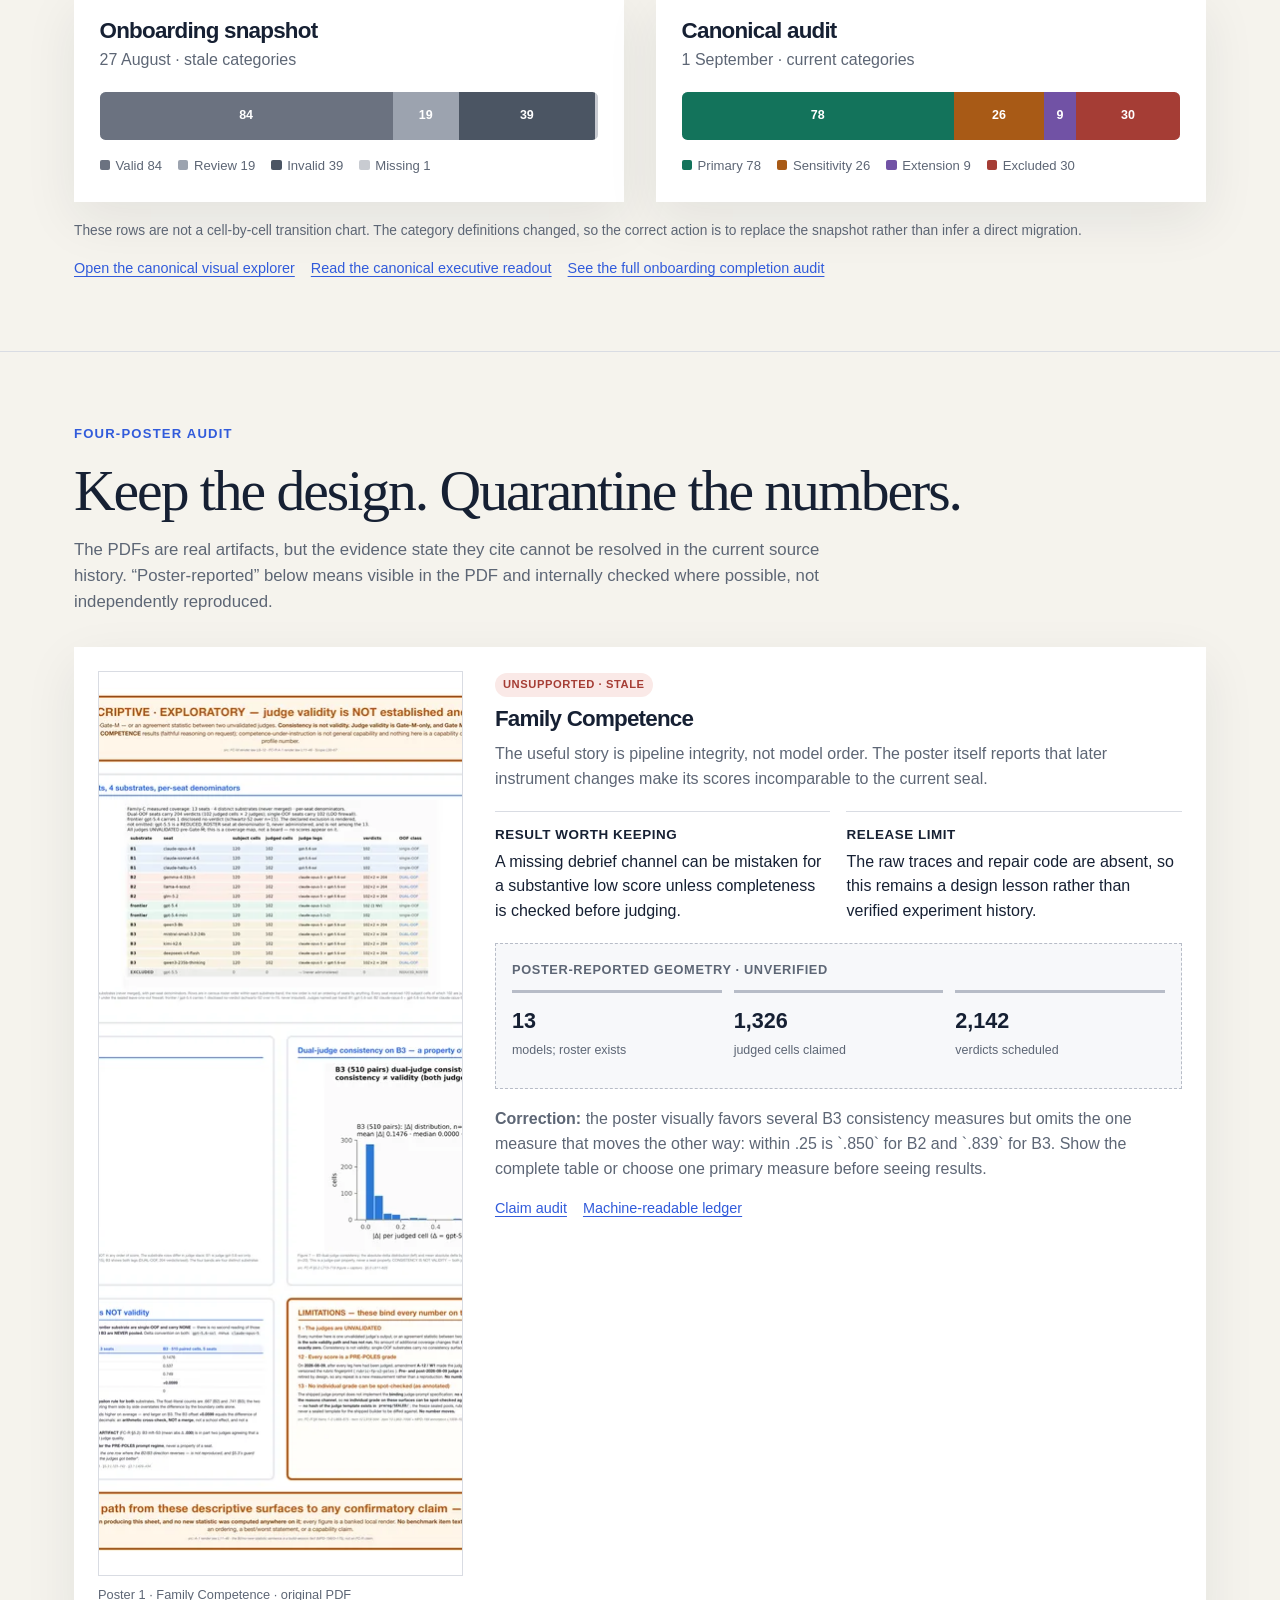
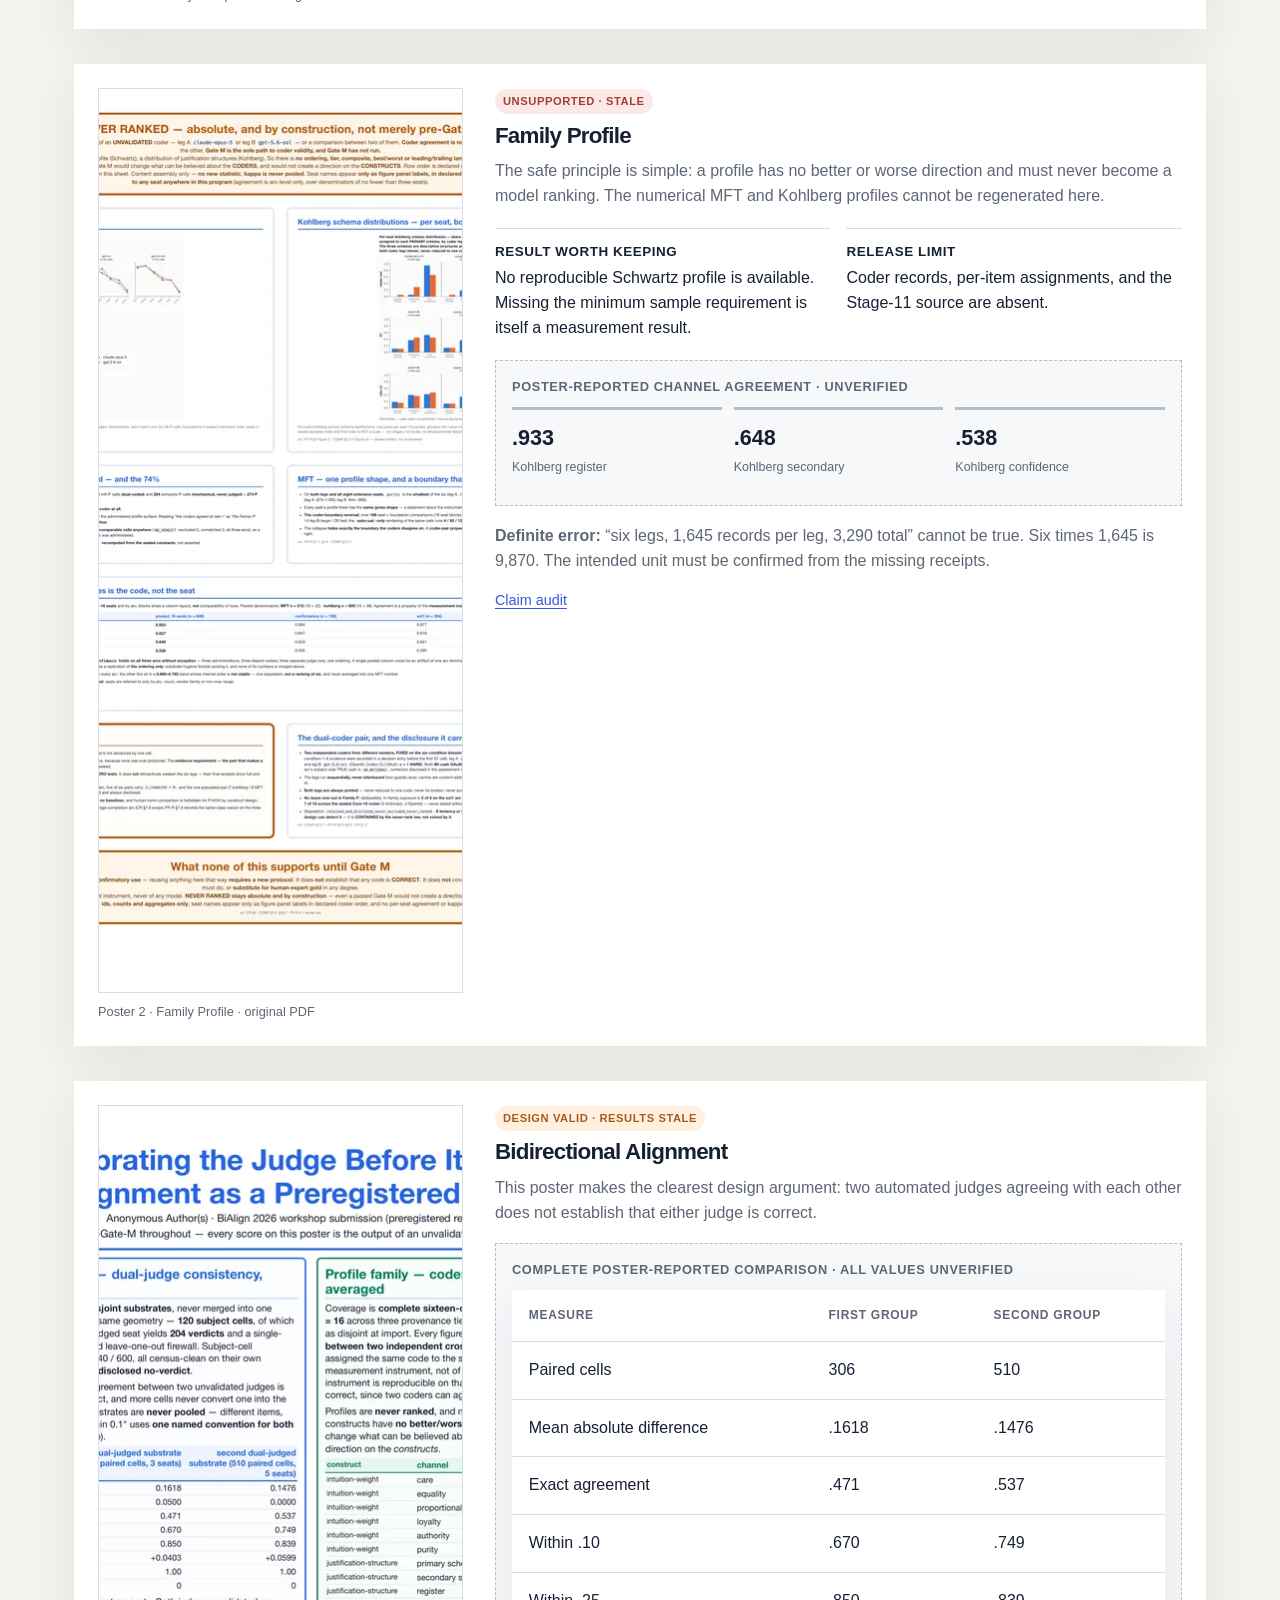
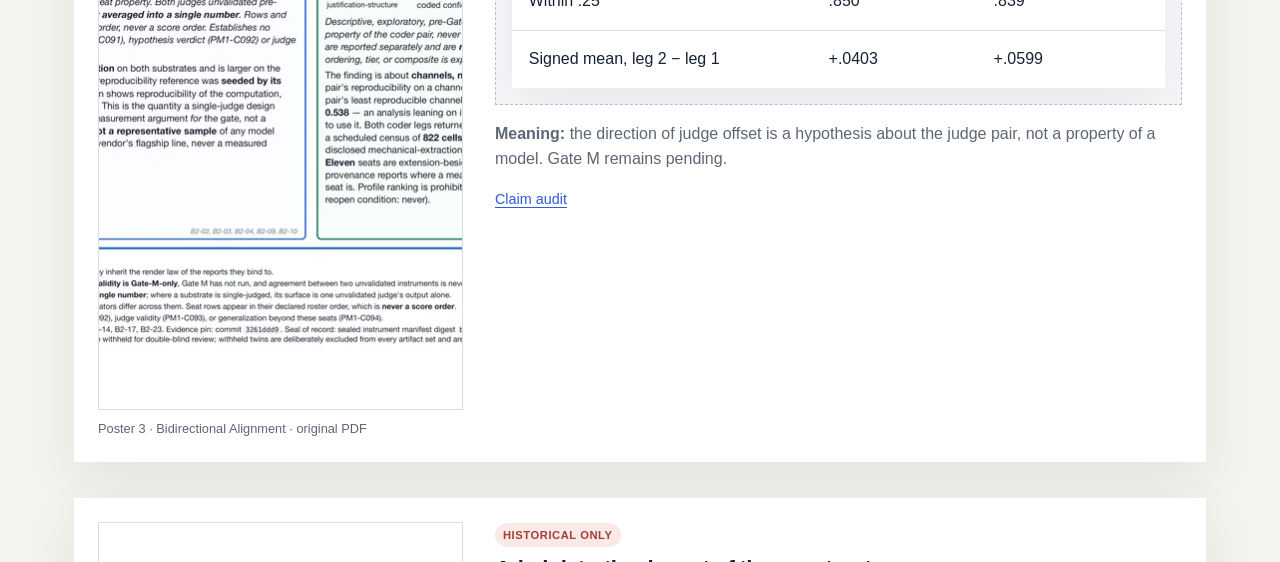
==== commit 39b7ae15: "Redesign size and release result visuals" ====
--- a/index.html
+++ b/index.html
@@ -117,18 +117,26 @@
       <div class="wrap">
         <p class="eyebrow">Research questions 3–4 · exploratory</p>
         <h2>Size and release metadata are not shortcuts</h2>
-        <p class="section-intro">These views use a separate selected-grid snapshot with no saved confidence intervals or raw-log replay. The matrices answer the research questions in one screen; directly labeled model paths remain available as audit detail.</p>
+        <p class="section-intro">These views use a separate selected-grid snapshot with no saved confidence intervals or raw-log replay. The main charts ask local follow-up questions using only the four UniMoral task families; the full six-task tables and every named-model path remain available as audit detail.</p>
 
         <div class="visual-stack">
           <article class="visual-card">
             <div class="question-head compact">
               <div>
-                <h3>Does bigger reliably score better?</h3>
-                <p>No. Of 15 complete family × task paths, 5 rise at every step, 9 change direction, and 1 falls.</p>
+                <h3>Across selected UniMoral paths, do scores rise at both size steps?</h3>
+                <p>No. Only 4 of 12 complete paths rise twice; 7 change direction and 1 falls twice.</p>
               </div>
               <span class="evidence-pill exploratory">Exploratory</span>
             </div>
-            <figure class="result-figure flush insight-matrix">
+            <figure class="result-figure flush insight-chart responsive-insight-chart">
+              <a href="assets/results/03_size_paths.svg"><picture><source media="(max-width: 640px)" srcset="assets/results/03_size_paths_mobile.png" width="1320" height="2376"><img src="assets/results/03_size_paths.png" width="3017" height="2170" loading="lazy" decoding="async" alt="Bar chart showing four of twelve UniMoral size paths rising at both steps, seven changing direction, and one falling, followed by a line chart where the same Gemma 4B, 12B, and 27B models rise on factor accuracy but fall on typology accuracy"></picture></a>
+              <figcaption>Each dot is one saved aggregate accuracy for the named Gemma model and task shown on the axes. Across all complete UniMoral paths, most do not rise at both size steps.</figcaption>
+              <p class="matrix-file-link">Open full size: <a href="assets/results/03_size_paths.png">PNG</a> · <a href="assets/results/03_size_paths.svg">SVG</a></p>
+            </figure>
+            <div class="decision-strip"><strong>Interpretation</strong><span>The same size increase can move different tasks in opposite directions. Treat size as a task-specific hypothesis, not a general law.</span></div>
+            <details class="audit-details exact-table">
+              <summary>Open the exact six-task path table, including ValuePrism</summary>
+              <div class="result-figure flush insight-matrix">
               <table class="insight-table size-insight-table" data-matrix="size" aria-label="Direction of 15 complete model-size paths by task and family">
                 <thead>
                   <tr>
@@ -177,10 +185,9 @@
                   </tr>
                 </tbody>
               </table>
-              <figcaption>Each cell stays within one family, task, and metric. The clearest same-generation counterexample is Gemma: factor accuracy rises from .578 to .613 while typology falls from .597 to .570. The matrix is an exploratory pattern summary, not a causal estimate.</figcaption>
-              <p class="matrix-file-link">Static figure: <a href="assets/results/03_size_paths.png">PNG</a> · <a href="assets/results/03_size_paths.svg">SVG</a></p>
-            </figure>
-            <div class="decision-strip"><strong>Implication</strong><span>Treat size effects as family- and task-specific hypotheses, not a general law.</span></div>
+              <figcaption>Across all six selected tasks, including ValuePrism, 5 of 15 complete paths rise at both steps, 9 change direction, and 1 falls. Missing rows are not zeros.</figcaption>
+              </div>
+            </details>
             <details class="audit-details">
               <summary>Open directly labeled model + B path figures</summary>
               <div class="detail-link-grid">
@@ -193,12 +200,20 @@
           <article class="visual-card">
             <div class="question-head compact">
               <div>
-                <h3>Does a later release quarter imply a higher score?</h3>
-                <p>No. Qwen has 5 higher and 1 lower endpoint; DeepSeek has 3 higher and 3 lower endpoints.</p>
+                <h3>Do later named-model endpoints move every UniMoral task higher?</h3>
+                <p>No. Qwen has 3 higher and 1 lower UniMoral endpoint; DeepSeek splits 2 higher and 2 lower.</p>
               </div>
               <span class="evidence-pill exploratory">Exploratory</span>
             </div>
-            <figure class="result-figure flush insight-matrix">
+            <figure class="result-figure flush insight-chart responsive-insight-chart">
+              <a href="assets/results/04_release_period_paths.svg"><picture><source media="(max-width: 640px)" srcset="assets/results/04_release_period_paths_mobile.png" width="1320" height="3036"><img src="assets/results/04_release_period_paths.png" width="3049" height="2153" loading="lazy" decoding="async" alt="Zero-centered endpoint-change dot plots showing Qwen and DeepSeek moving different UniMoral tasks in different directions, with accuracy and METEOR kept on separate scales"></picture></a>
+              <figcaption>Each point is the later-minus-earlier aggregate for the named model path printed above the chart. All scores were evaluated May 28–29, 2026; release quarter describes the model, not the evaluation date.</figcaption>
+              <p class="matrix-file-link">Open full size: <a href="assets/results/04_release_period_paths.png">PNG</a> · <a href="assets/results/04_release_period_paths.svg">SVG</a></p>
+            </figure>
+            <div class="decision-strip"><strong>Interpretation</strong><span>A newer release is not a universal progress signal. Several changes are tiny, and intermediate DeepSeek checkpoints often change direction.</span></div>
+            <details class="audit-details exact-table">
+              <summary>Open the exact six-task endpoint table, including ValuePrism</summary>
+              <div class="result-figure flush insight-matrix">
               <table class="insight-table release-insight-table" data-matrix="release" aria-label="Endpoint direction for twelve model-release paths by task and family">
                 <thead>
                   <tr>
@@ -240,10 +255,9 @@
                   </tr>
                 </tbody>
               </table>
-              <figcaption>All plotted evaluations ran on May 28–29, 2026. The x metadata describes model release quarter—not evaluation time—and changes generation, route, size, and architecture together. Several endpoint changes are tiny, including Qwen factor +.002 and DeepSeek typology −.003.</figcaption>
-              <p class="matrix-file-link">Static figure: <a href="assets/results/04_release_period_paths.png">PNG</a> · <a href="assets/results/04_release_period_paths.svg">SVG</a></p>
-            </figure>
-            <div class="decision-strip"><strong>Implication</strong><span>Do not present model release quarter as a longitudinal progress curve.</span></div>
+              <figcaption>Across all six selected tasks, including ValuePrism, Qwen has 5 higher and 1 lower endpoint; DeepSeek has 3 higher and 3 lower. Endpoint direction does not mean improvement.</figcaption>
+              </div>
+            </details>
             <details class="audit-details">
               <summary>Open directly labeled model + B path figures</summary>
               <div class="detail-link-grid">
@@ -557,8 +571,8 @@
             <thead>
               <tr>
                 <th>Paper</th>
-                <th>Paper target</th>
-                <th>Local target</th>
+                <th>What the paper asks</th>
+                <th>What our current run can answer</th>
                 <th>Match</th>
                 <th>Research lead interpretation</th>
               </tr>
@@ -566,29 +580,29 @@
             <tbody>
               <tr>
                 <td data-label="Paper"><a href="https://arxiv.org/pdf/2406.04428">MoralBench</a></td>
-                <td data-label="Paper target">Human-score agreement and higher-rated forced choices, repeated at temperature .7.</td>
-                <td data-label="Local target">Normalized preference for agreement; accuracy for comparison; temperature 0.</td>
+                <td data-label="What the paper asks">Do model choices track human ratings, and can a model choose the statement people rated higher?</td>
+                <td data-label="What our current run can answer">Fresh agreement and forced-choice results, with saved intervals, under a different administration.</td>
                 <td data-label="Match" class="match approx">Approximate</td>
                 <td data-label="Research lead interpretation">Same task family, different scale and administration. Do not compare values numerically.</td>
               </tr>
               <tr>
                 <td data-label="Paper"><a href="https://aclanthology.org/2025.acl-long.294/">UniMoral</a></td>
-                <td data-label="Paper target">Weighted F1 under moral, cultural, persona, and few-shot cues; generation similarity.</td>
-                <td data-label="Local target">No-cue accuracy plus METEOR and a separate offline BERTScore bridge.</td>
+                <td data-label="What the paper asks">Can a model predict actions, moral frameworks, influencing factors, and plausible consequences? Do cues change the result?</td>
+                <td data-label="What our current run can answer">No-cue label accuracy for three tasks and consequence METEOR. It cannot answer the cue question.</td>
                 <td data-label="Match" class="match approx">Approximate</td>
                 <td data-label="Research lead interpretation">The local run does not test the paper's cue effect, personalized prediction, or language ordering.</td>
               </tr>
               <tr>
                 <td data-label="Paper"><a href="https://arxiv.org/pdf/2510.16380">MoReBench</a></td>
-                <td data-label="Paper target">Expert-weighted Regular and Hard scores over procedural reasoning criteria.</td>
-                <td data-label="Local target">Four generic keyword checks with think blocks removed.</td>
+                <td data-label="What the paper asks">Does the reasoning process cover expert-defined considerations, trade-offs, logic, and outcomes?</td>
+                <td data-label="What our current run can answer">Only whether four generic reasoning-word groups appear.</td>
                 <td data-label="Match" class="match proxy">Proxy only</td>
                 <td data-label="Research lead interpretation">Local values detect generic reasoning words. They are not MoReBench scores.</td>
               </tr>
               <tr>
                 <td data-label="Paper"><a href="https://aclanthology.org/2025.emnlp-main.1563/">MoralLens</a></td>
-                <td data-label="Paper target">Sixteen-rationale judge, CDGAP, Utility, and pre-versus-post decision order effects.</td>
-                <td data-label="Local target">Keyword detectability and a binary expected-direction pattern.</td>
+                <td data-label="What the paper asks">Which rationales appear, and do they change when reasoning comes before versus after the decision?</td>
+                <td data-label="What our current run can answer">Only keyword detectability and a binary expected-direction check.</td>
                 <td data-label="Match" class="match proxy">Proxy only</td>
                 <td data-label="Research lead interpretation">The local adapter cannot establish an ethical theory or reproduce the paper's order effect.</td>
               </tr>
--- a/assets/styles.css
+++ b/assets/styles.css
@@ -291,12 +291,13 @@
 }
 
 .result-figure img {
+  display: block;
   width: 100%;
   height: auto;
 }
 
-.swipe-hint {
-  display: none;
+.responsive-insight-chart picture {
+  display: block;
 }
 
 .result-figure figcaption {
@@ -533,6 +534,10 @@
   cursor: pointer;
   color: var(--blue);
   font-weight: 720;
+}
+
+.exact-table[open] summary {
+  margin-bottom: 0.9rem;
 }
 
 .detail-link-grid {
@@ -1015,6 +1020,10 @@
 }
 
 @media (max-width: 640px) {
+  .topbar {
+    position: static;
+  }
+
   .topbar-inner {
     align-items: flex-start;
     flex-direction: column;
@@ -1074,20 +1083,6 @@
   .wide-chart img {
     width: 820px;
     max-width: none;
-  }
-
-  .swipe-hint {
-    position: sticky;
-    left: 0;
-    display: block;
-    width: max-content;
-    margin: 0 0 0.55rem;
-    padding: 0.25rem 0.5rem;
-    color: var(--blue);
-    background: var(--blue-soft);
-    border-radius: 999px;
-    font-size: 0.72rem;
-    font-weight: 750;
   }
 
   .decision-strip {
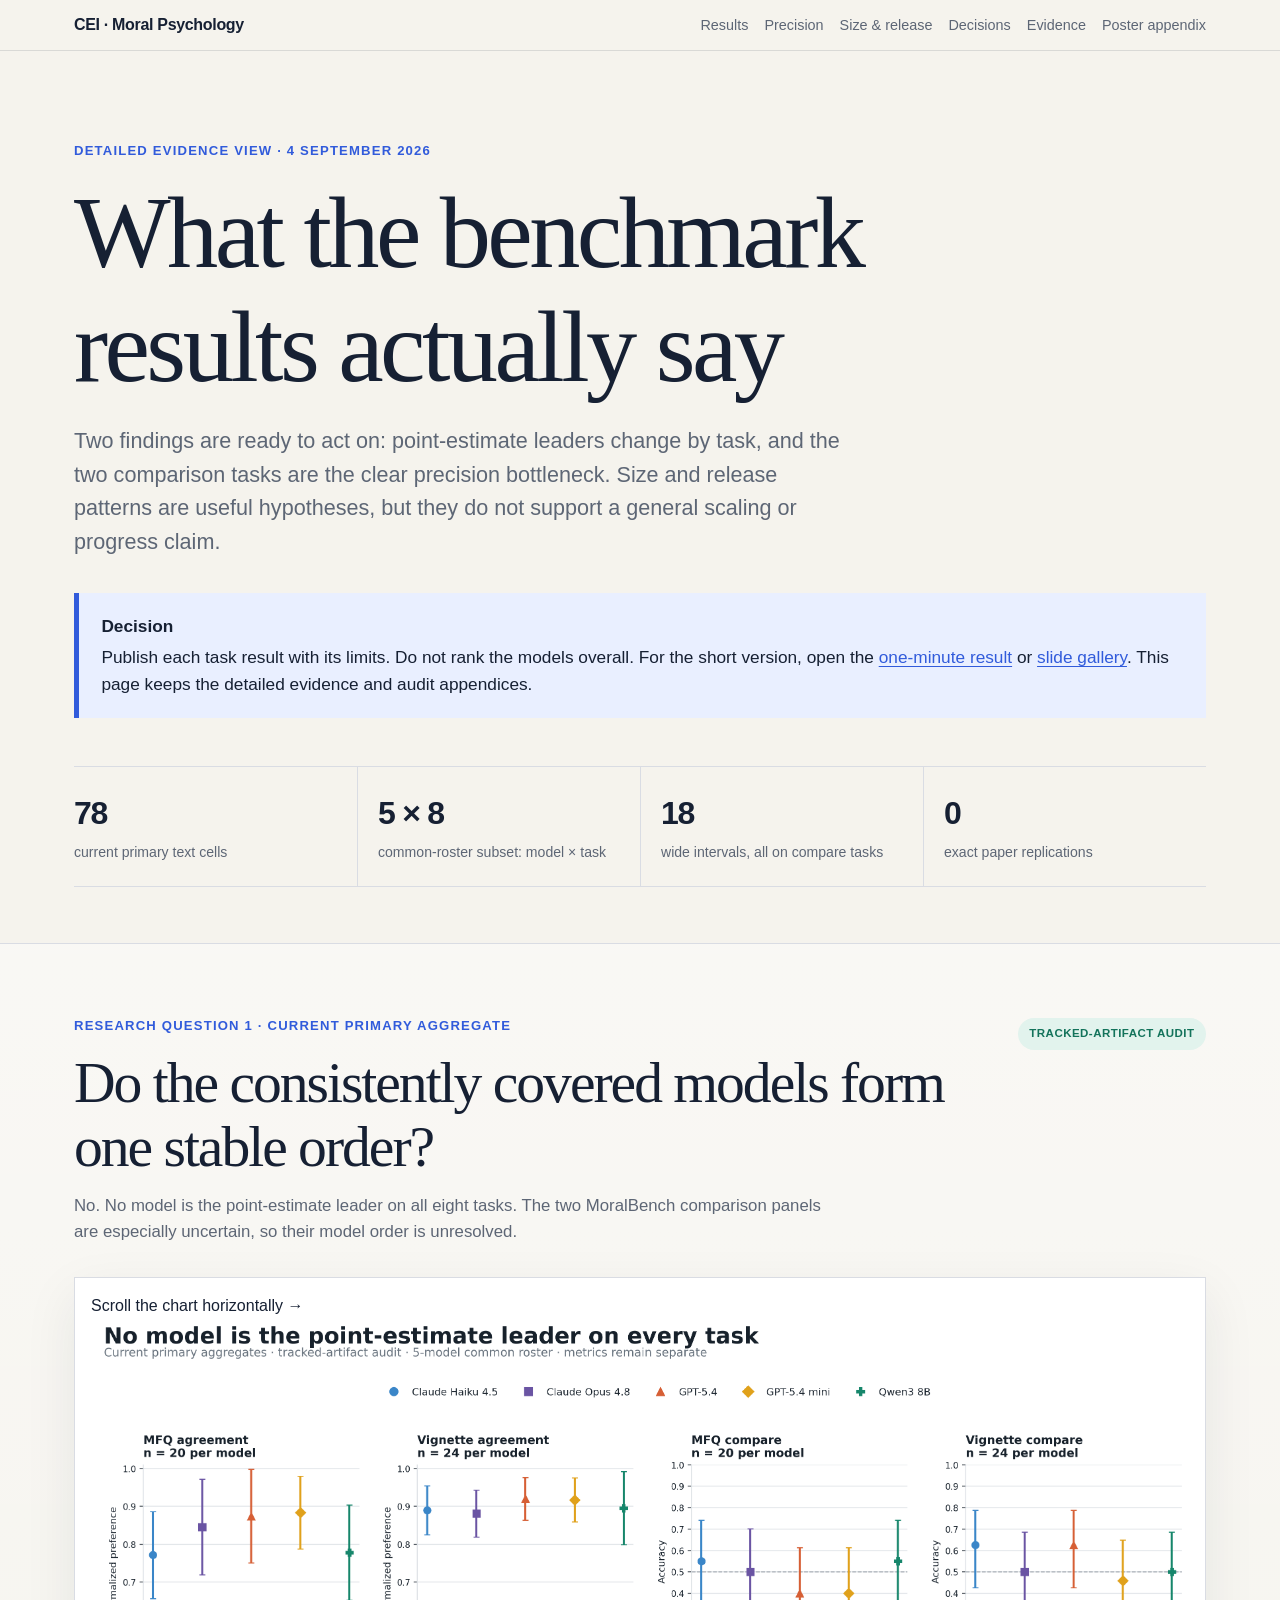
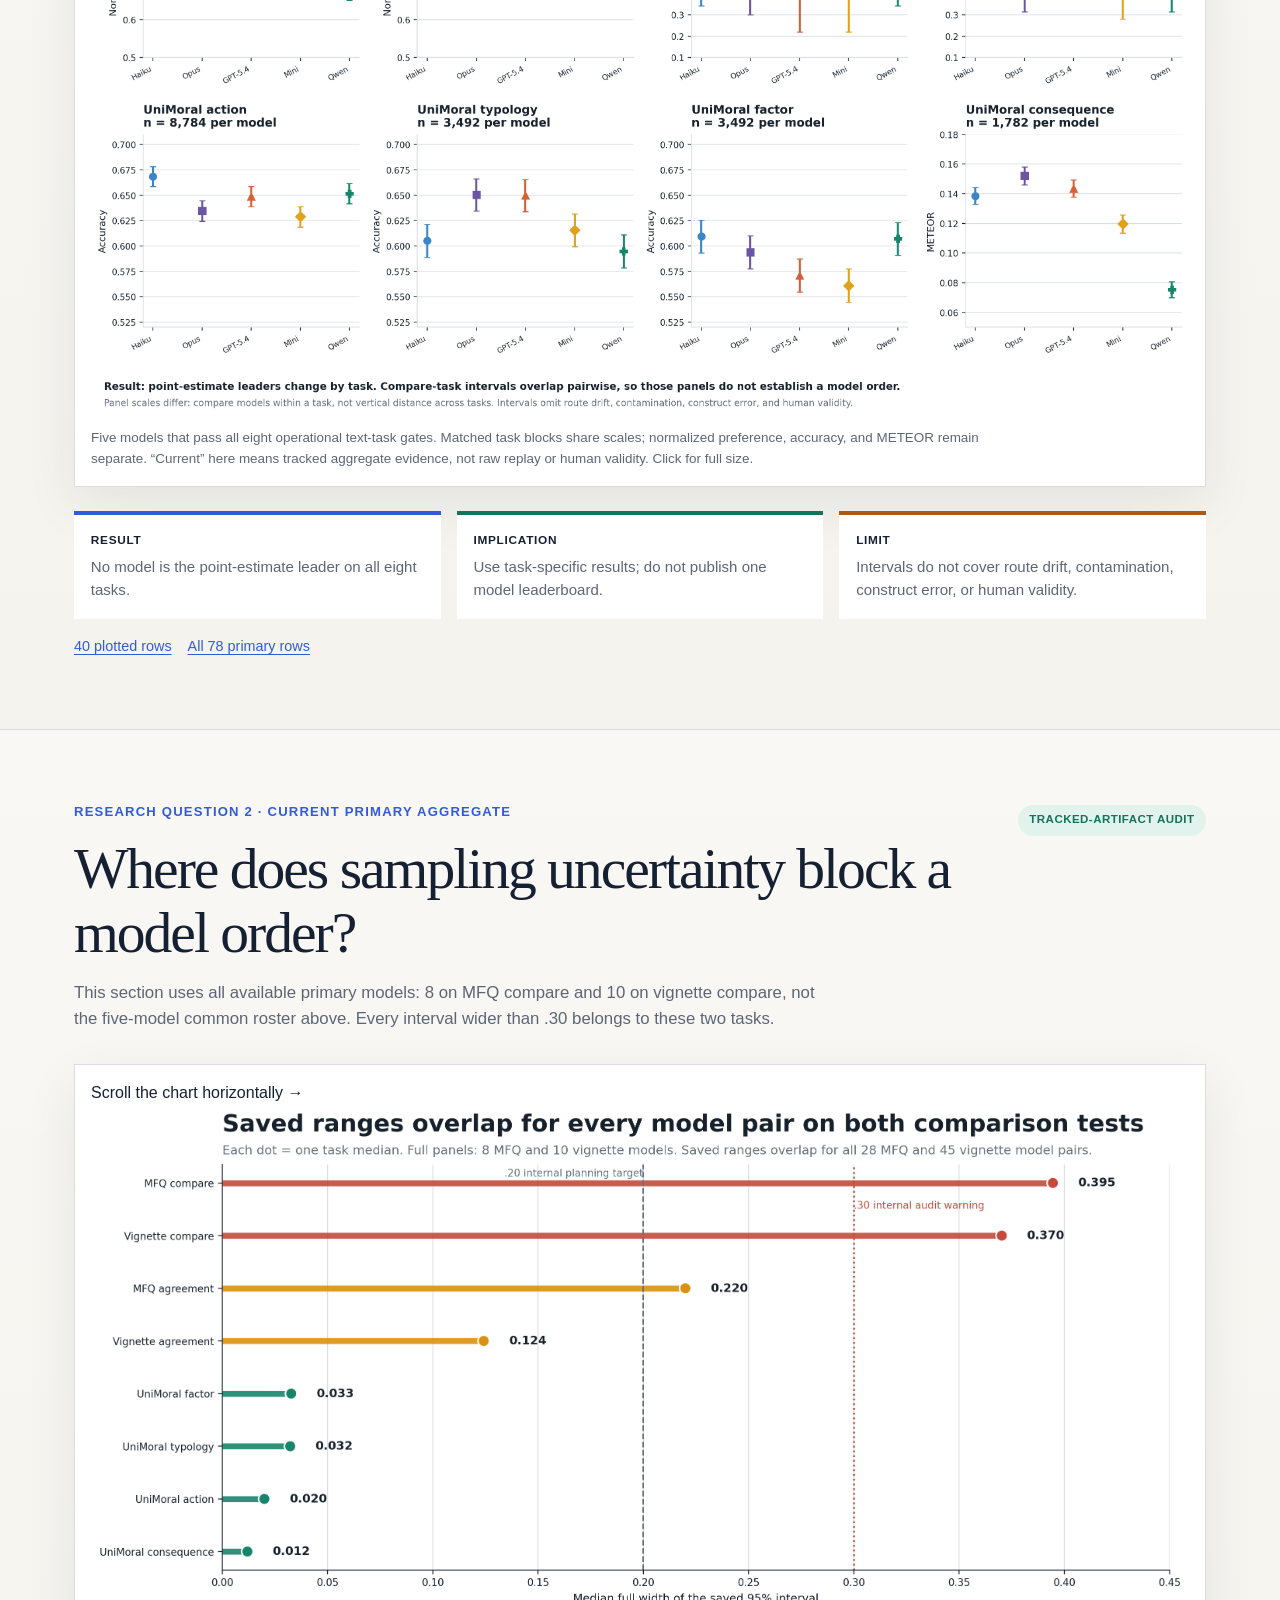
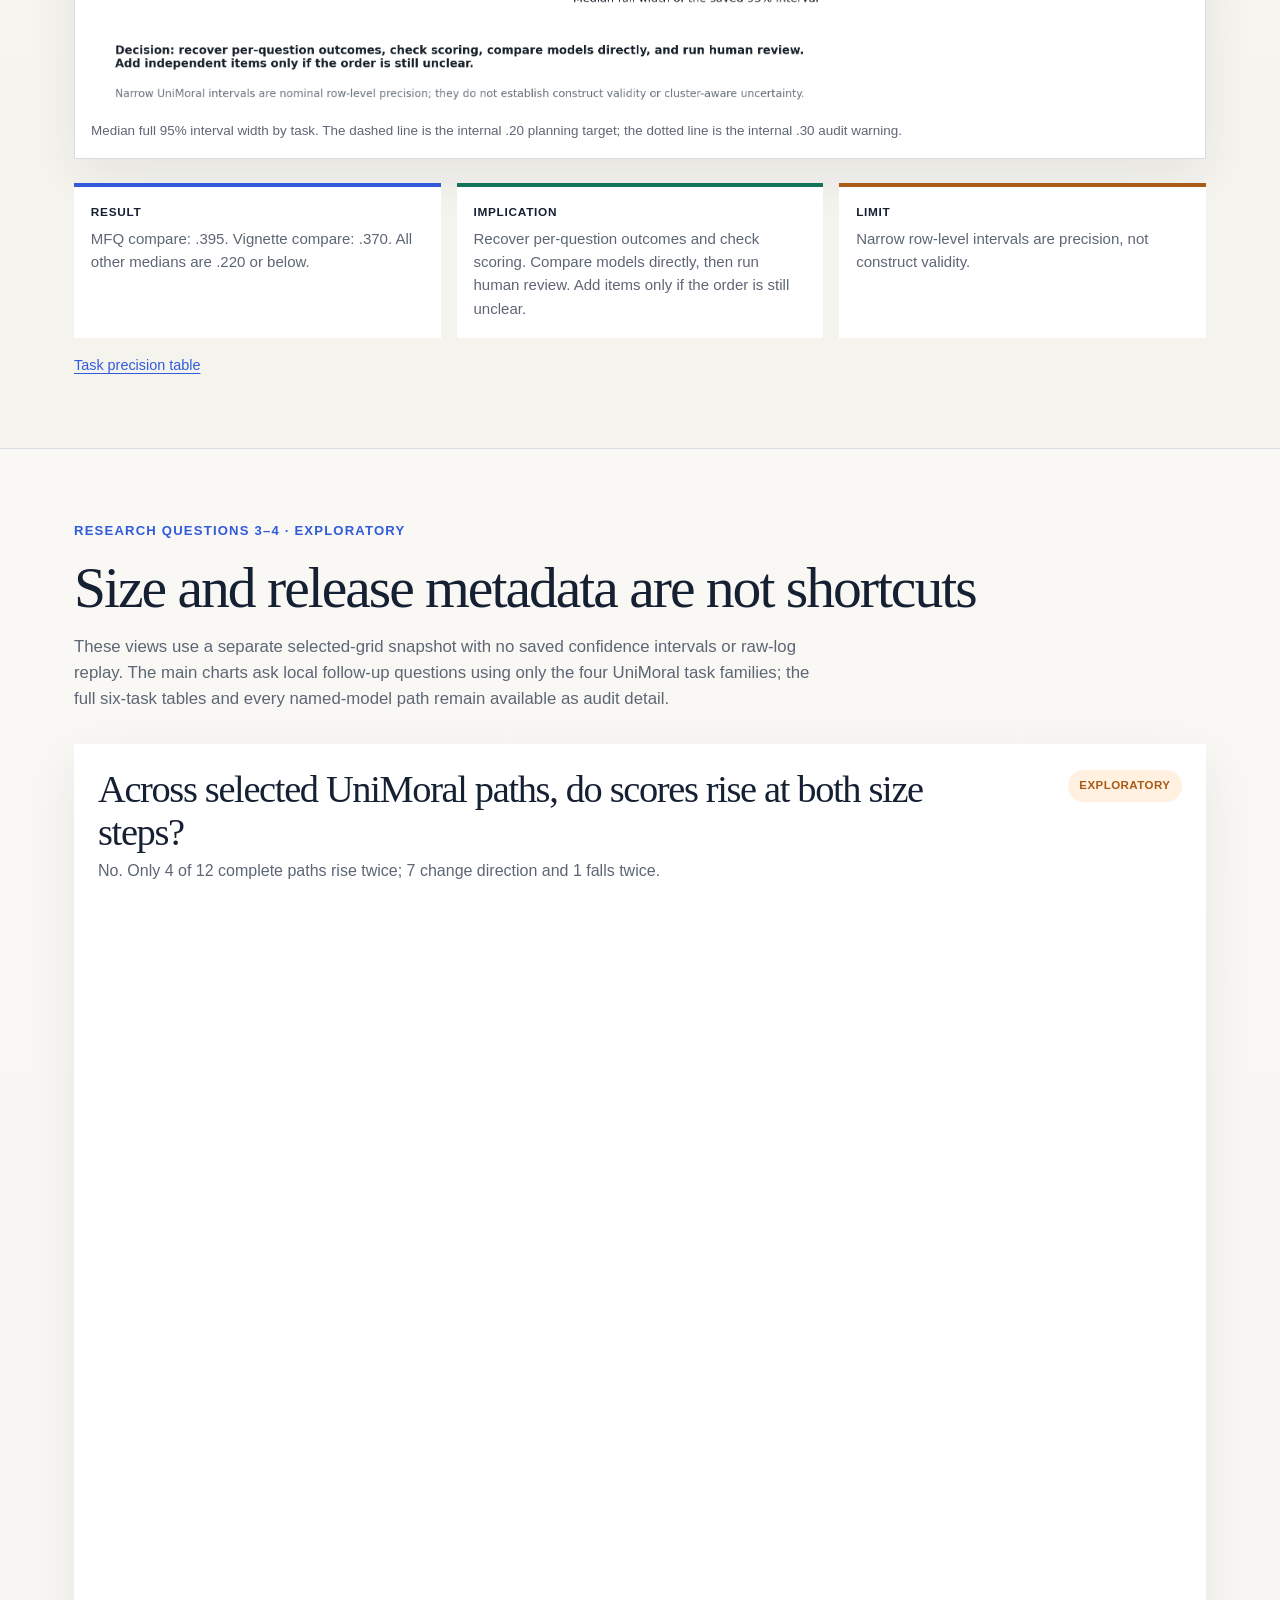
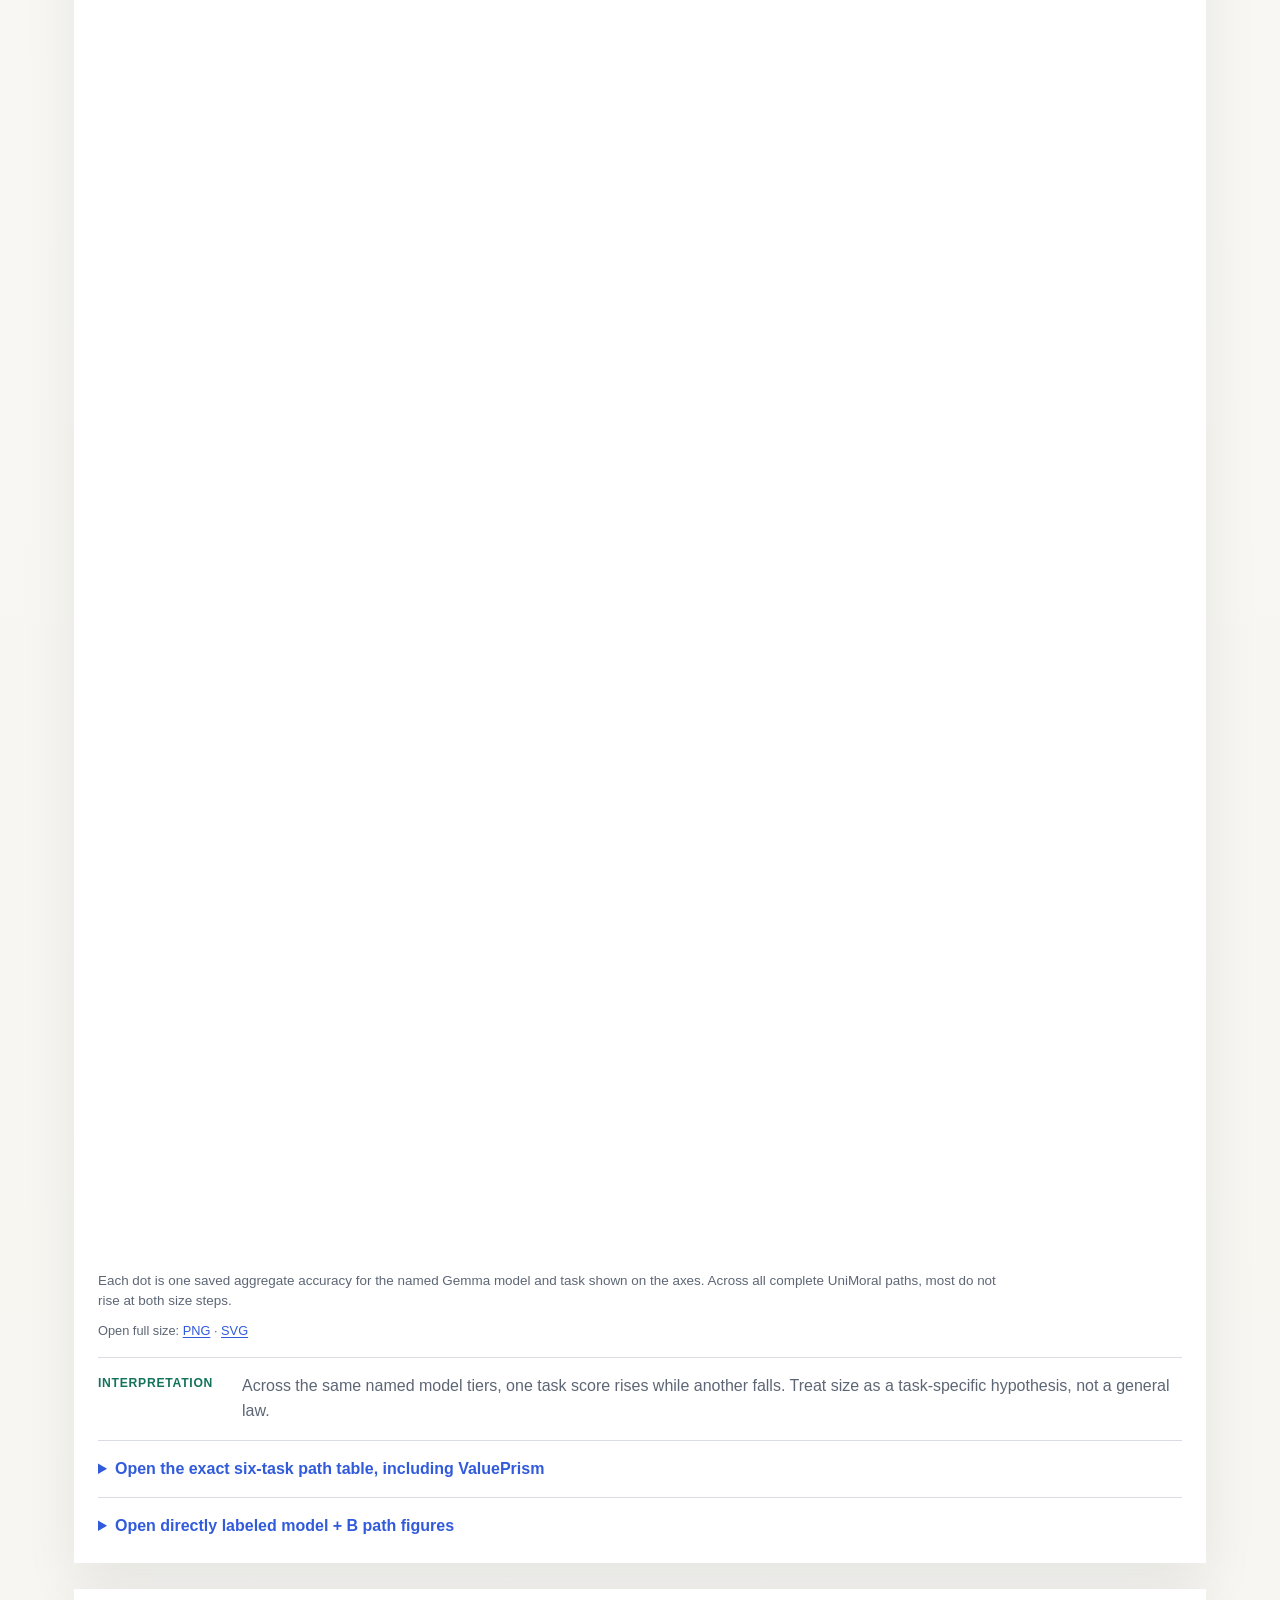
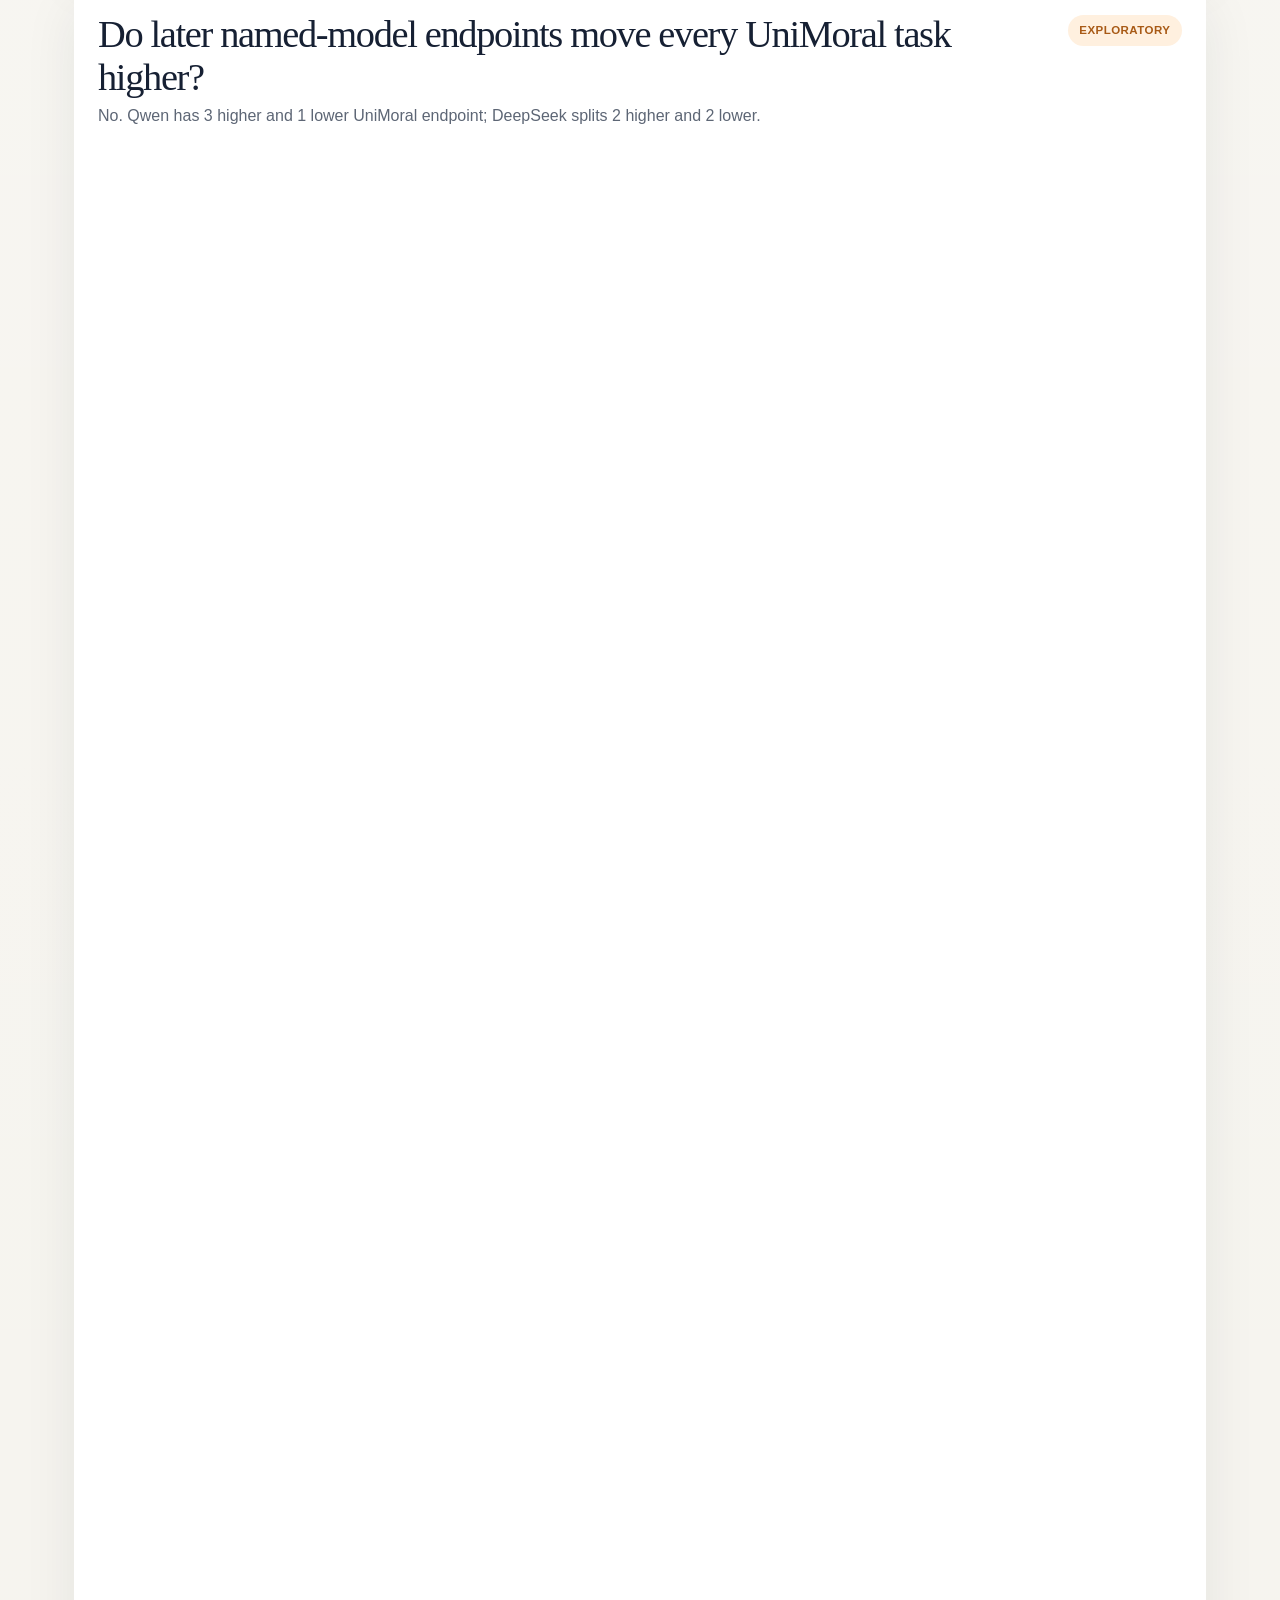
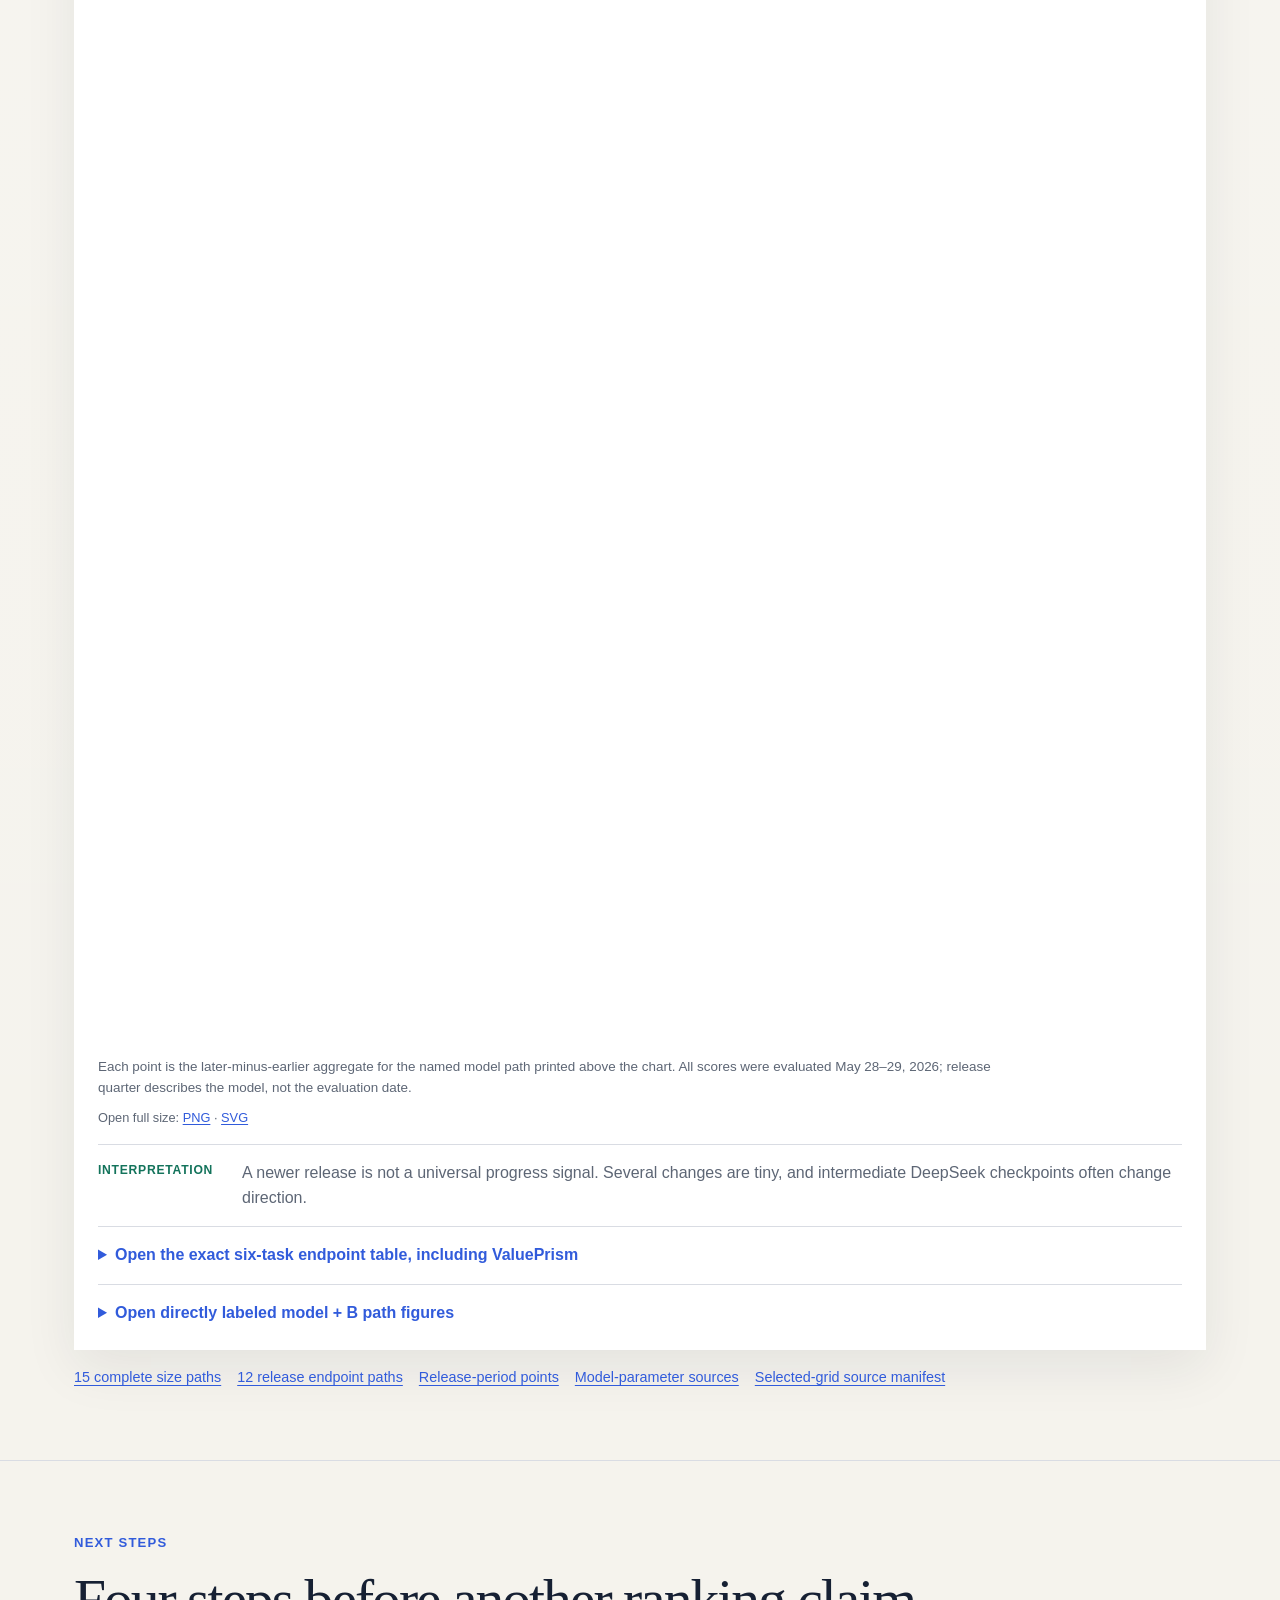
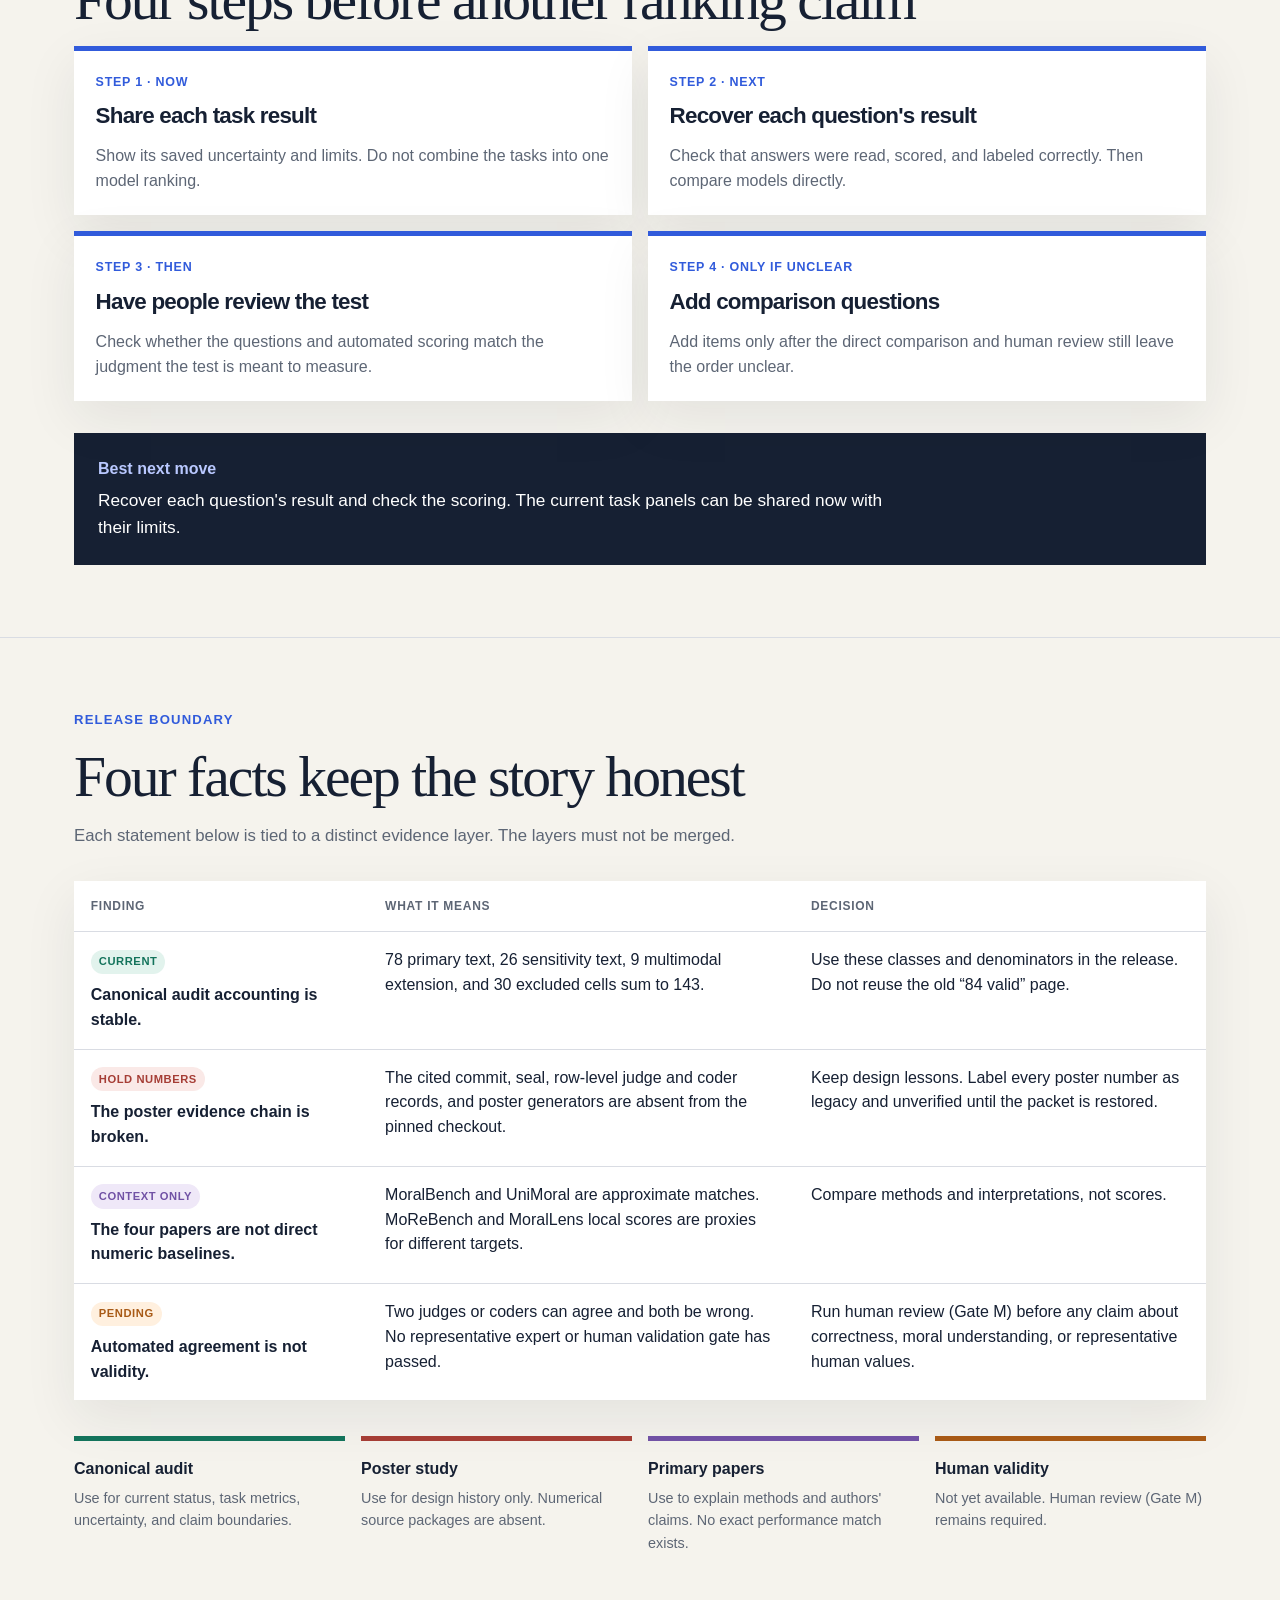
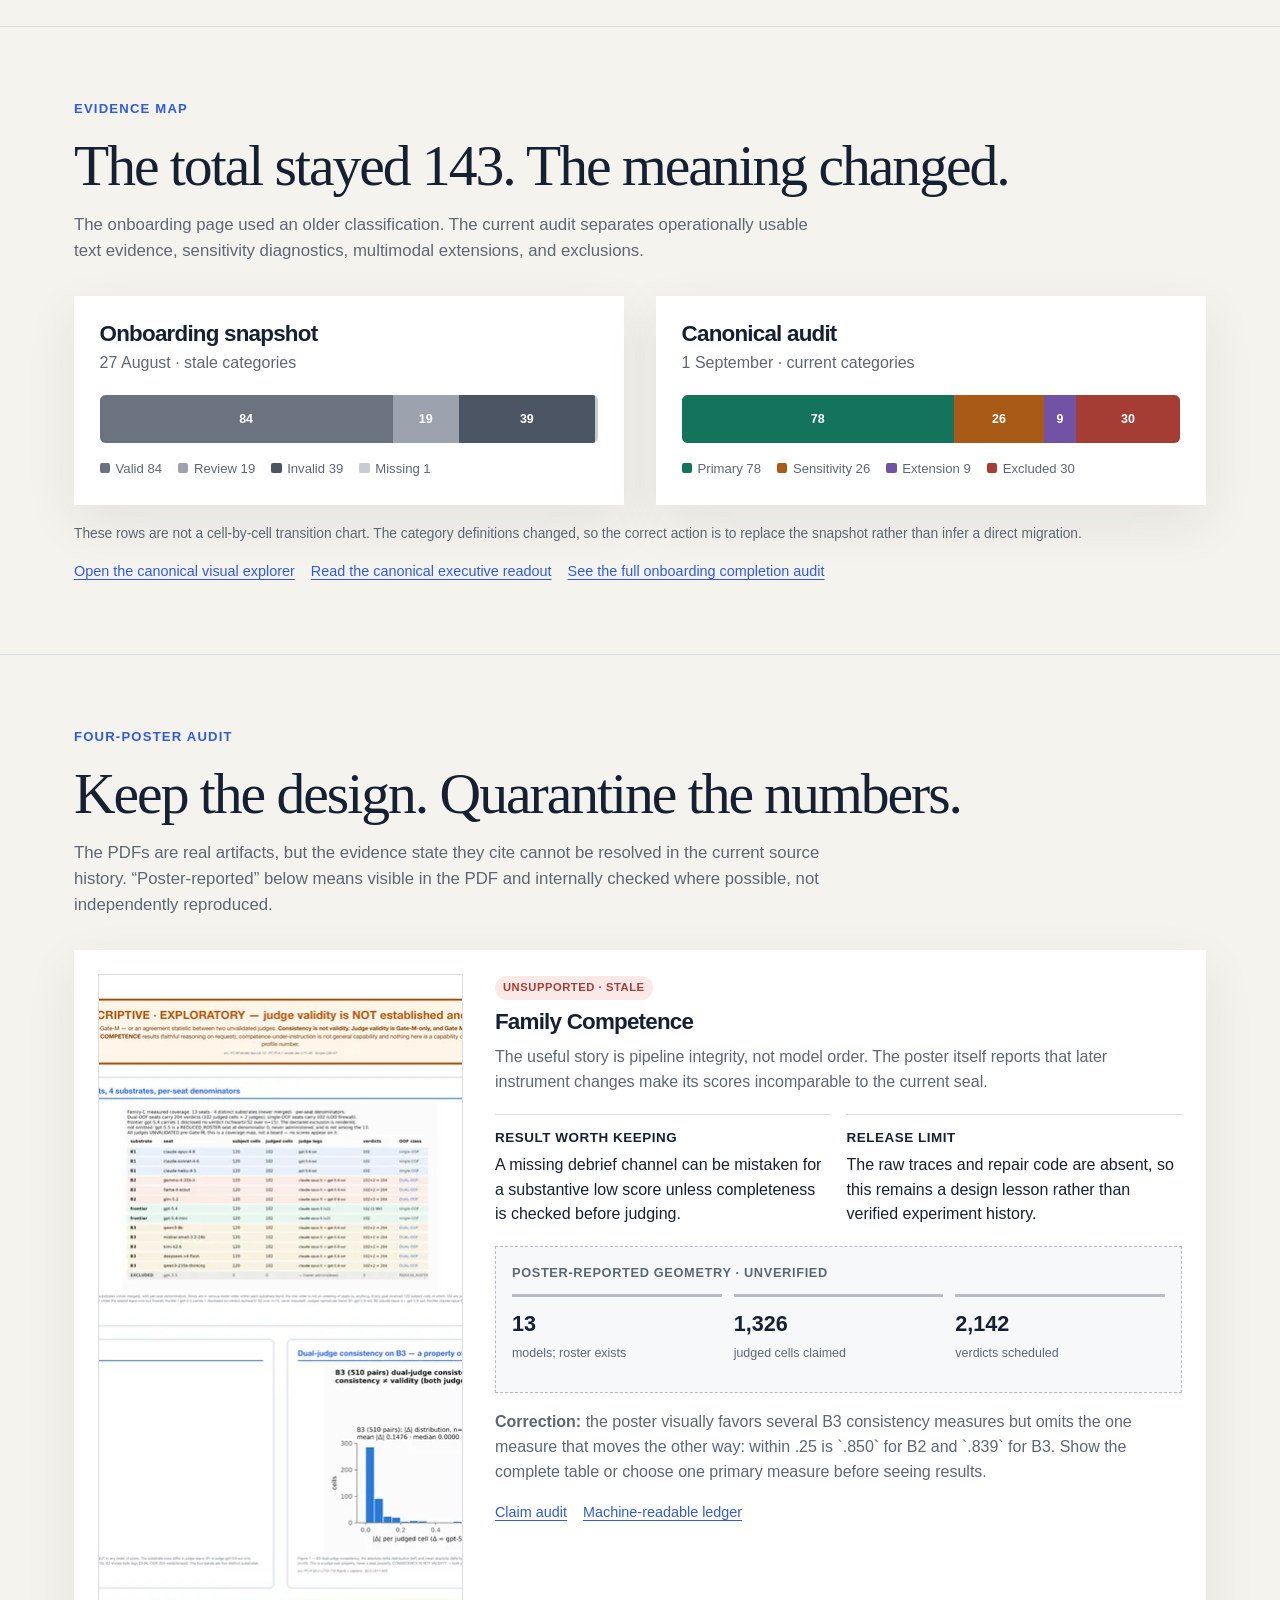
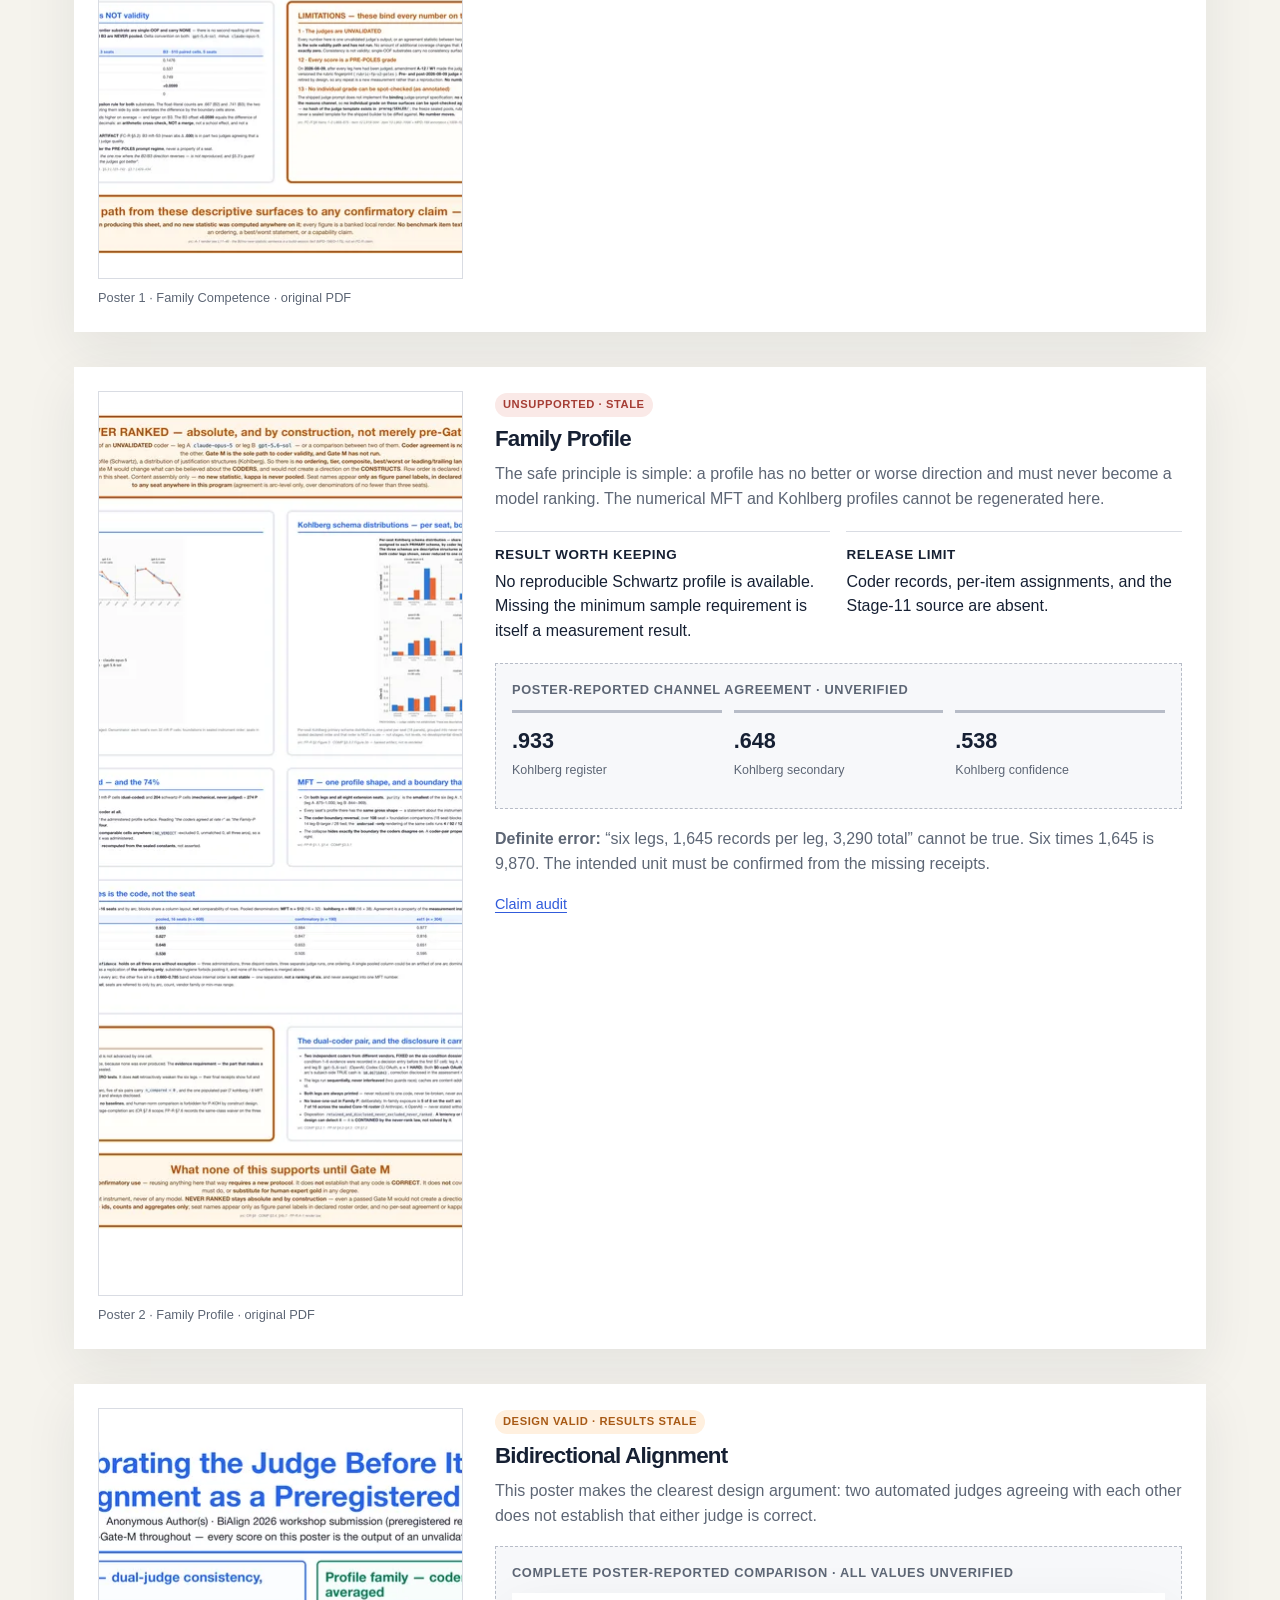
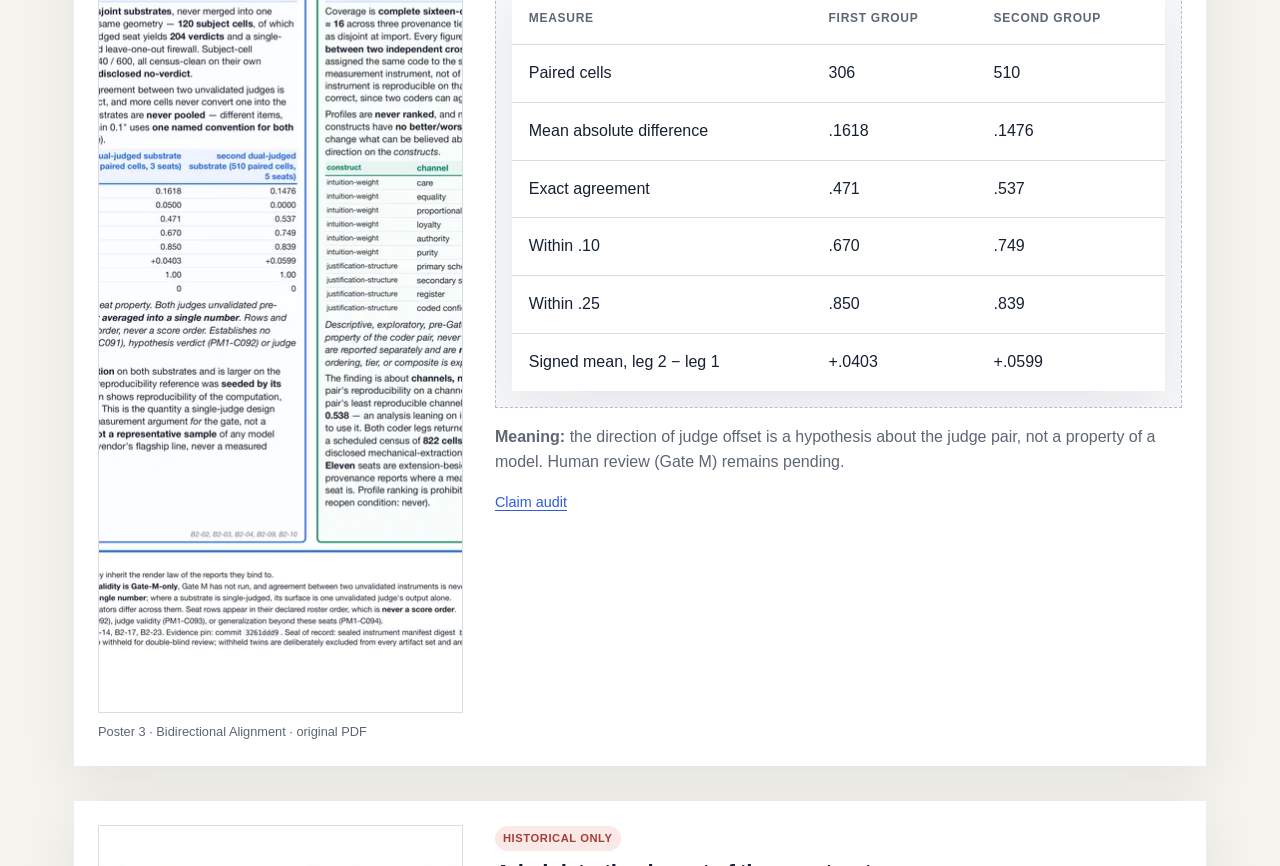
==== commit 561f11ca: "Clarify result populations and comparison uncertainty" ====
--- a/index.html
+++ b/index.html
@@ -28,13 +28,13 @@
   <main id="main">
     <section class="hero" id="top">
       <div class="wrap">
-        <p class="eyebrow">Research lead readout · 3 September 2026</p>
+        <p class="eyebrow">Detailed evidence view · 4 September 2026</p>
         <h1>What the benchmark results actually say</h1>
         <p class="lede">Two findings are ready to act on: point-estimate leaders change by task, and the two comparison tasks are the clear precision bottleneck. Size and release patterns are useful hypotheses, but they do not support a general scaling or progress claim.</p>
 
         <div class="decision-banner">
-          <strong>Bottom line</strong>
-          Publish the current task aggregates with their saved uncertainty and tracked-artifact limits. Treat size and release-period views as exploratory. The separate MP-v2 poster numbers remain on hold because their replay packets—not the benchmark result tables—are missing.
+          <strong>Decision</strong>
+          Publish each task result with its limits. Do not rank the models overall. For the short version, open the <a href="docs/ONE_MINUTE_READOUT.md">one-minute result</a> or <a href="slides/README.md">slide gallery</a>. This page keeps the detailed evidence and audit appendices.
         </div>
 
         <div class="stat-line" aria-label="Key status summary">
@@ -44,7 +44,7 @@
           </div>
           <div class="stat">
             <span class="stat-value">5 × 8</span>
-            <span class="stat-label">common-roster model × task results</span>
+            <span class="stat-label">common-roster subset: model × task</span>
           </div>
           <div class="stat">
             <span class="stat-value">18</span>
@@ -96,17 +96,17 @@
           </div>
           <span class="evidence-pill verified">Tracked-artifact audit</span>
         </div>
-        <p class="section-intro">The precision bottleneck is concentrated: every interval wider than .30 belongs to the two MoralBench comparison tasks.</p>
+        <p class="section-intro">This section uses all available primary models: 8 on MFQ compare and 10 on vignette compare, not the five-model common roster above. Every interval wider than .30 belongs to these two tasks.</p>
 
         <figure class="result-figure wide-chart">
           <span class="swipe-hint" aria-hidden="true">Scroll the chart horizontally →</span>
-          <a href="assets/results/02_precision_by_task.png"><img src="assets/results/02_precision_by_task.png" width="2940" height="1361" loading="lazy" decoding="async" alt="Horizontal bars of median confidence interval width by task, showing MoralBench comparison tasks near point four and all UniMoral tasks below point zero four"></a>
-          <figcaption>Median full 95% interval width by task. The dashed line marks a planning target of .20; the dotted line marks the audit's wide-interval warning at .30.</figcaption>
+          <a href="assets/results/02_precision_by_task.png"><img src="assets/results/02_precision_by_task.png" width="2827" height="1552" loading="lazy" decoding="async" alt="Horizontal bars across all available primary models, showing median uncertainty width near point four for the two MoralBench comparison tasks and below point zero four for all UniMoral tasks"></a>
+          <figcaption>Median full 95% interval width by task. The dashed line is the internal .20 planning target; the dotted line is the internal .30 audit warning.</figcaption>
         </figure>
 
         <div class="answer-grid">
           <div><strong>Result</strong><span>MFQ compare: .395. Vignette compare: .370. All other medians are .220 or below.</span></div>
-          <div><strong>Implication</strong><span>Recover paired item outcomes first; if the order remains unresolved, add independent items before ranking.</span></div>
+          <div><strong>Implication</strong><span>Recover per-question outcomes and check scoring. Compare models directly, then run human review. Add items only if the order is still unclear.</span></div>
           <div><strong>Limit</strong><span>Narrow row-level intervals are precision, not construct validity.</span></div>
         </div>
         <div class="source-links"><a href="data/results/task_precision.csv">Task precision table</a></div>
@@ -133,7 +133,7 @@
               <figcaption>Each dot is one saved aggregate accuracy for the named Gemma model and task shown on the axes. Across all complete UniMoral paths, most do not rise at both size steps.</figcaption>
               <p class="matrix-file-link">Open full size: <a href="assets/results/03_size_paths.png">PNG</a> · <a href="assets/results/03_size_paths.svg">SVG</a></p>
             </figure>
-            <div class="decision-strip"><strong>Interpretation</strong><span>The same size increase can move different tasks in opposite directions. Treat size as a task-specific hypothesis, not a general law.</span></div>
+            <div class="decision-strip"><strong>Interpretation</strong><span>Across the same named model tiers, one task score rises while another falls. Treat size as a task-specific hypothesis, not a general law.</span></div>
             <details class="audit-details exact-table">
               <summary>Open the exact six-task path table, including ValuePrism</summary>
               <div class="result-figure flush insight-matrix">
@@ -280,30 +280,35 @@
 
     <section class="section" id="decisions">
       <div class="wrap">
-        <p class="eyebrow">Decision surface</p>
-        <h2>Three choices unlock the next credible release</h2>
+        <p class="eyebrow">Next steps</p>
+        <h2>Four steps before another ranking claim</h2>
 
         <div class="decision-grid">
           <article class="decision">
-            <span class="decision-number">Decision 1</span>
-            <h3>Release the current task panels</h3>
-            <p>The 78-cell primary aggregate supports a task-level results release with saved uncertainty and explicit tracked-artifact limits.</p>
+            <span class="decision-number">Step 1 · Now</span>
+            <h3>Share each task result</h3>
+            <p>Show its saved uncertainty and limits. Do not combine the tasks into one model ranking.</p>
           </article>
           <article class="decision">
-            <span class="decision-number">Decision 2</span>
-            <h3>Repair the saved evidence</h3>
-            <p>Recover raw archives and paired outcomes, adjudicate parser flags, and audit UniMoral duplicate-label disagreement.</p>
+            <span class="decision-number">Step 2 · Next</span>
+            <h3>Recover each question's result</h3>
+            <p>Check that answers were read, scored, and labeled correctly. Then compare models directly.</p>
           </article>
           <article class="decision">
-            <span class="decision-number">Decision 3</span>
-            <h3>Approve Gate M</h3>
-            <p>Run representative human validation before adding model rows or treating automated agreement as correctness.</p>
+            <span class="decision-number">Step 3 · Then</span>
+            <h3>Have people review the test</h3>
+            <p>Check whether the questions and automated scoring match the judgment the test is meant to measure.</p>
+          </article>
+          <article class="decision">
+            <span class="decision-number">Step 4 · Only if unclear</span>
+            <h3>Add comparison questions</h3>
+            <p>Add items only after the direct comparison and human review still leave the order unclear.</p>
           </article>
         </div>
 
         <div class="next-action">
-          <strong>Highest-value next action</strong>
-          <p>Repair the existing measurement evidence, then run Gate M human validation. Expand the comparison item banks only after the construct and paired analysis are stable.</p>
+          <strong>Best next move</strong>
+          <p>Recover each question's result and check the scoring. The current task panels can be shared now with their limits.</p>
         </div>
       </div>
     </section>
@@ -341,7 +346,7 @@
             <tr>
               <td data-label="Finding"><span class="plain-status status-pending">Pending</span><br>Automated agreement is not validity.</td>
               <td data-label="What it means">Two judges or coders can agree and both be wrong. No representative expert or human validation gate has passed.</td>
-              <td data-label="Decision">Run Gate M before any claim about correctness, moral understanding, or representative human values.</td>
+              <td data-label="Decision">Run human review (Gate M) before any claim about correctness, moral understanding, or representative human values.</td>
             </tr>
           </tbody>
         </table>
@@ -361,7 +366,7 @@
           </div>
           <div class="lane pending">
             <strong>Human validity</strong>
-            <p>Not yet available. Gate M remains the required path.</p>
+            <p>Not yet available. Human review (Gate M) remains required.</p>
           </div>
         </div>
       </div>
@@ -521,7 +526,7 @@
                 </table>
               </div>
 
-              <p><strong>Meaning:</strong> the direction of judge offset is a hypothesis about the judge pair, not a property of a model. Gate M remains pending.</p>
+              <p><strong>Meaning:</strong> the direction of judge offset is a hypothesis about the judge pair, not a property of a model. Human review (Gate M) remains pending.</p>
               <div class="source-links"><a href="docs/POSTER_AUDIT.md#poster-3--bidirectional-alignment">Claim audit</a></div>
             </div>
           </article>
--- a/assets/styles.css
+++ b/assets/styles.css
@@ -906,7 +906,7 @@
 
 .decision-grid {
   display: grid;
-  grid-template-columns: repeat(3, minmax(0, 1fr));
+  grid-template-columns: repeat(2, minmax(0, 1fr));
   gap: 1rem;
 }
 
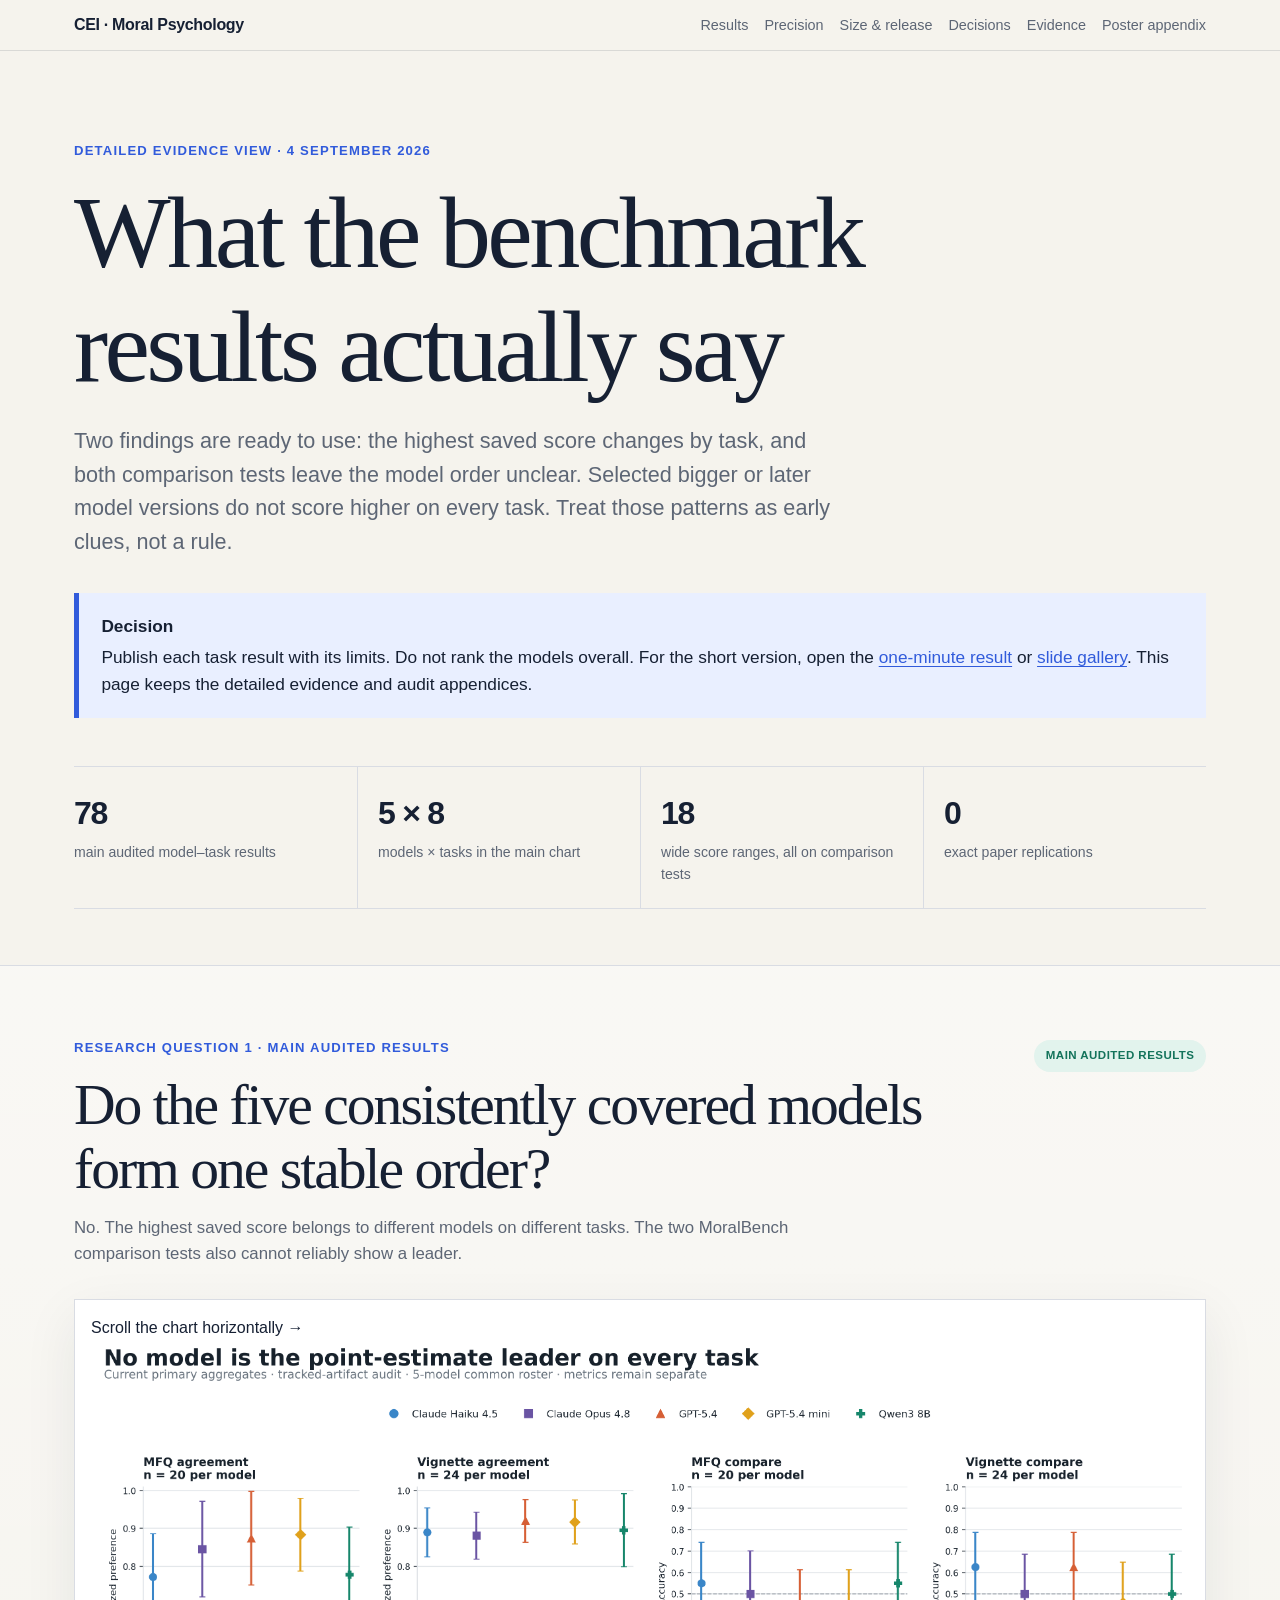
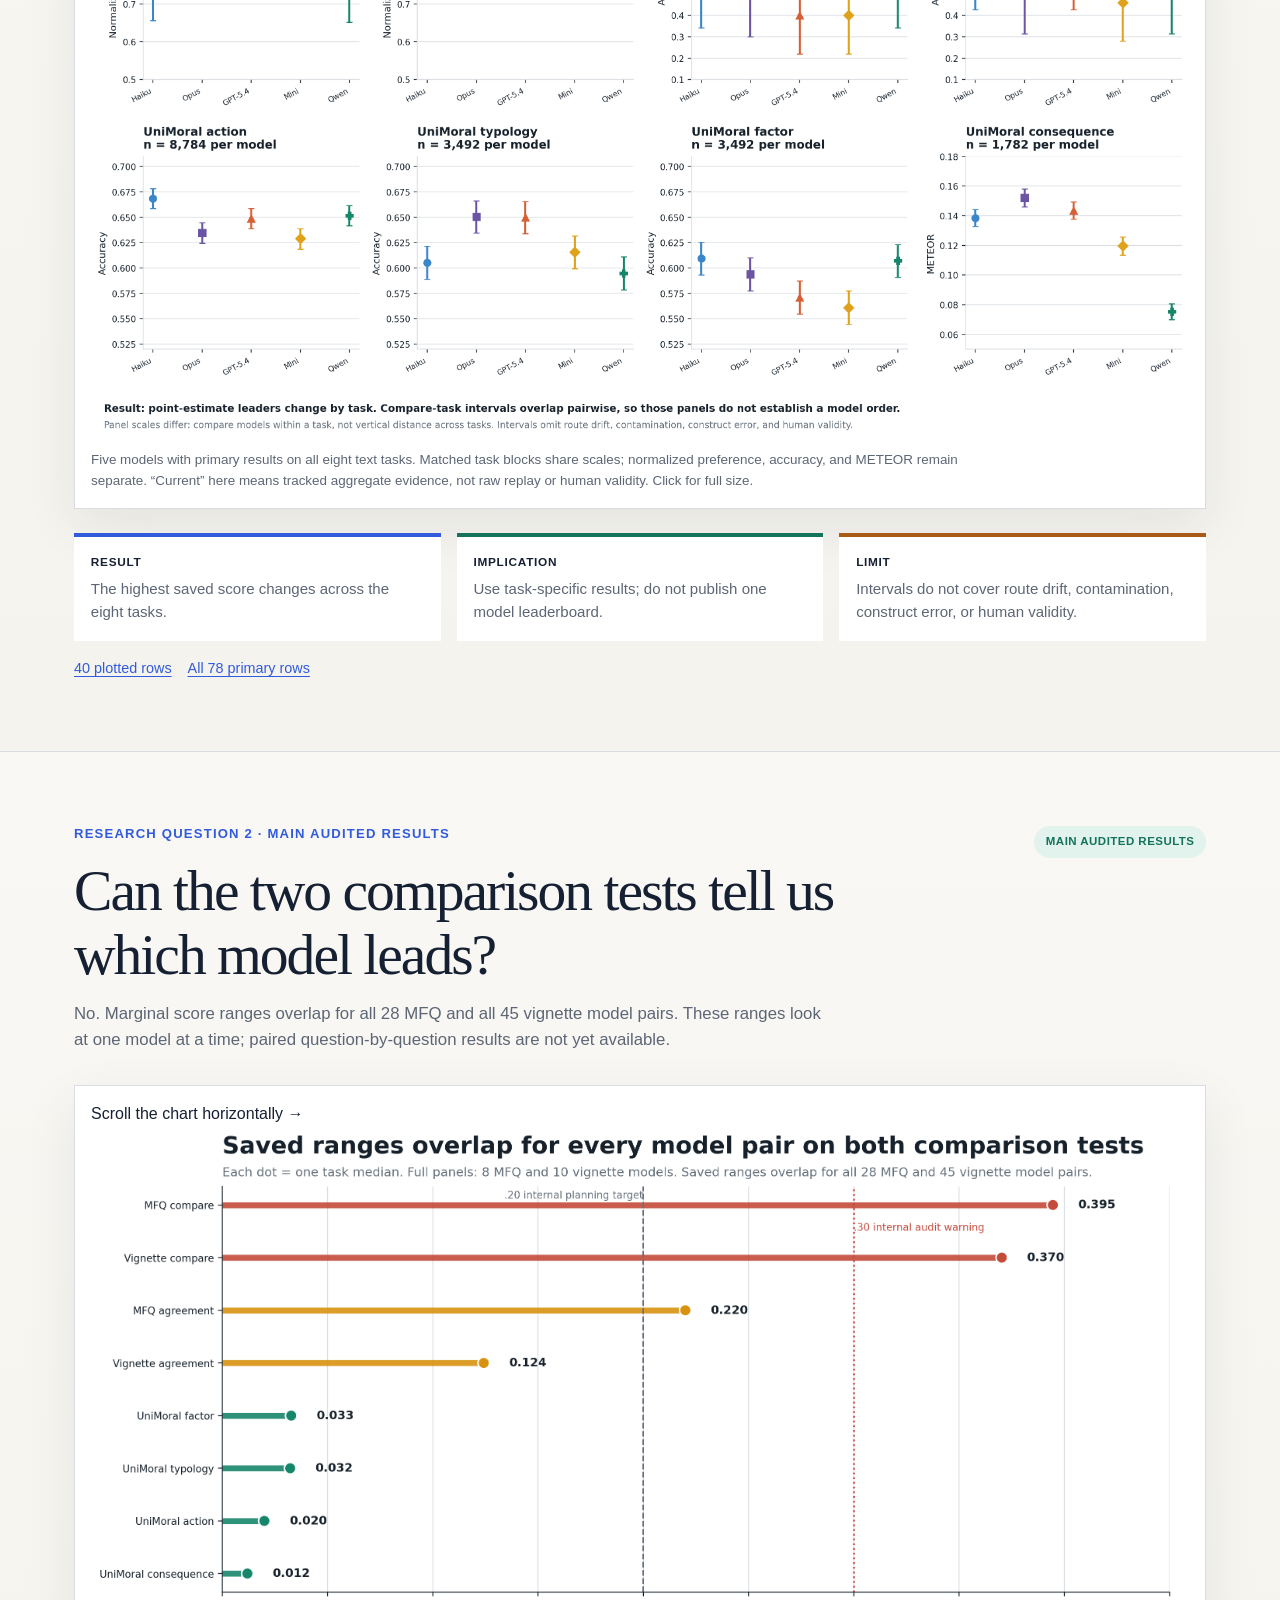
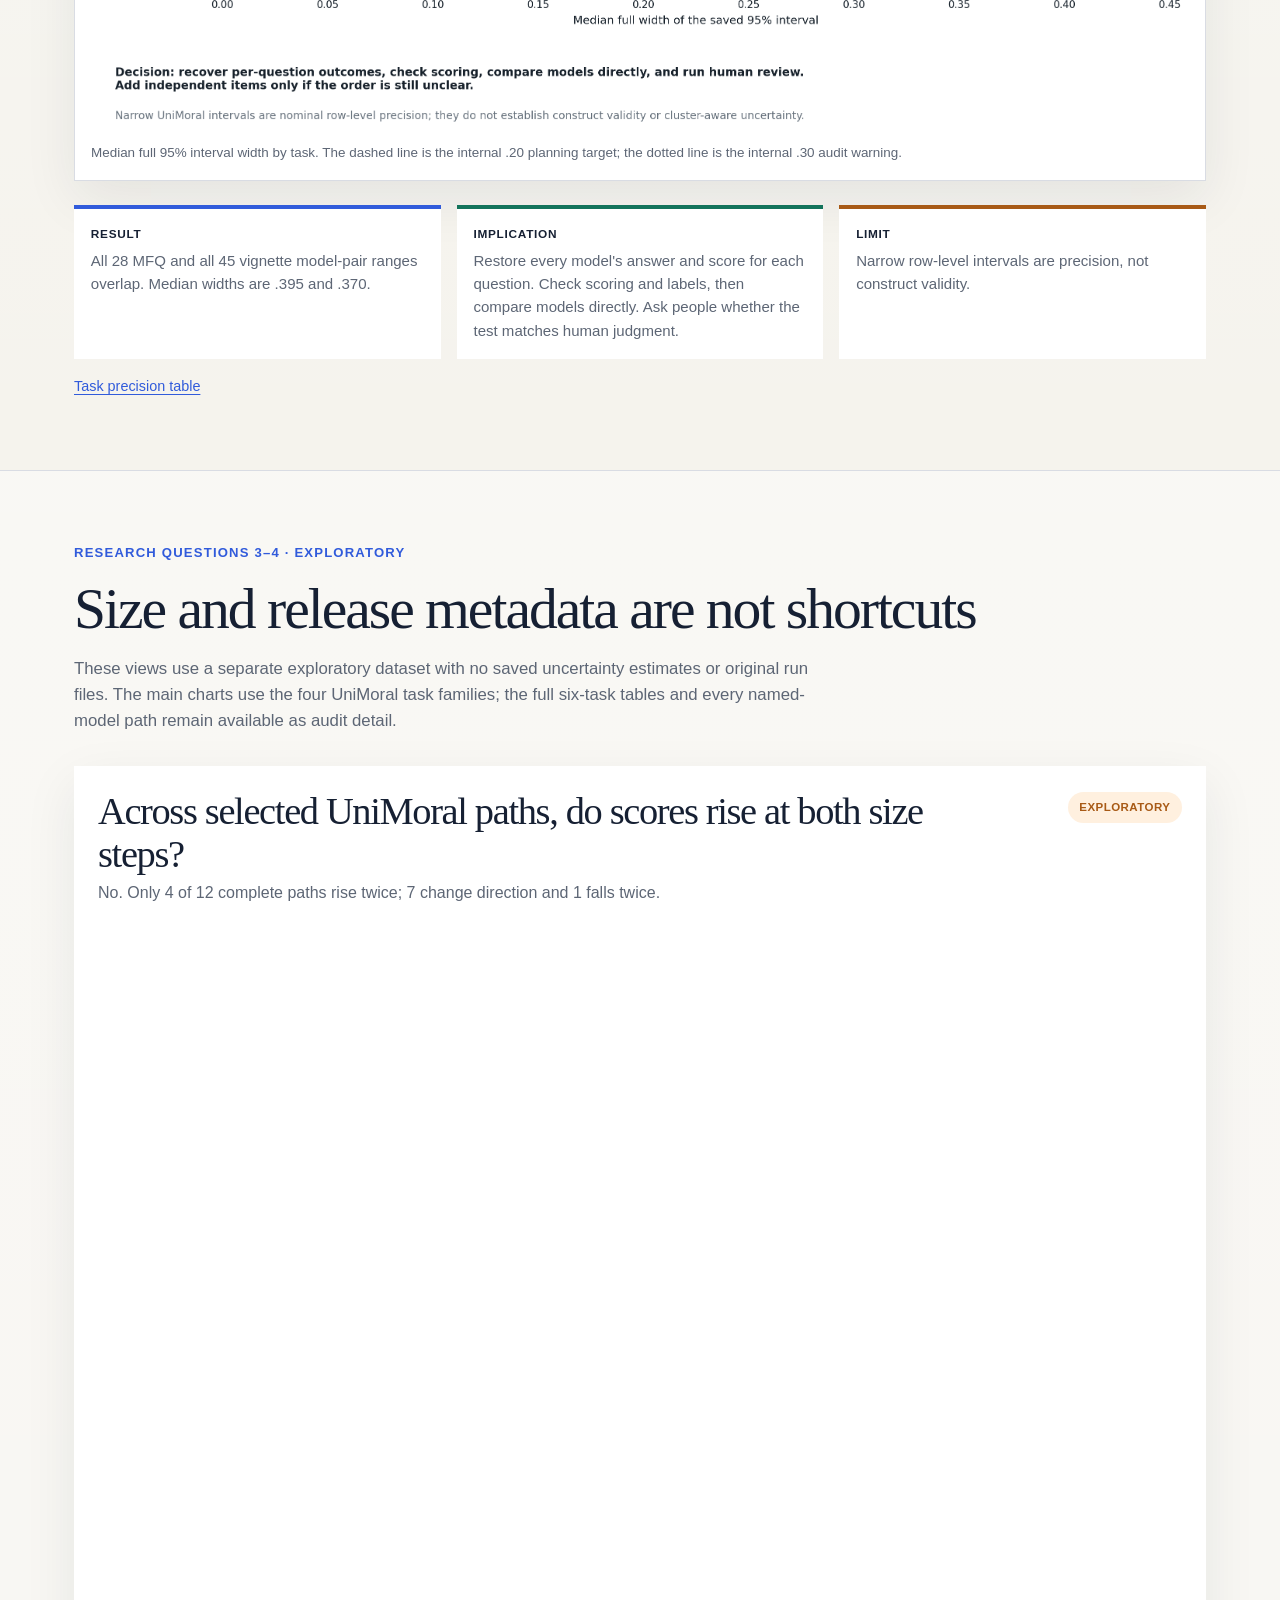
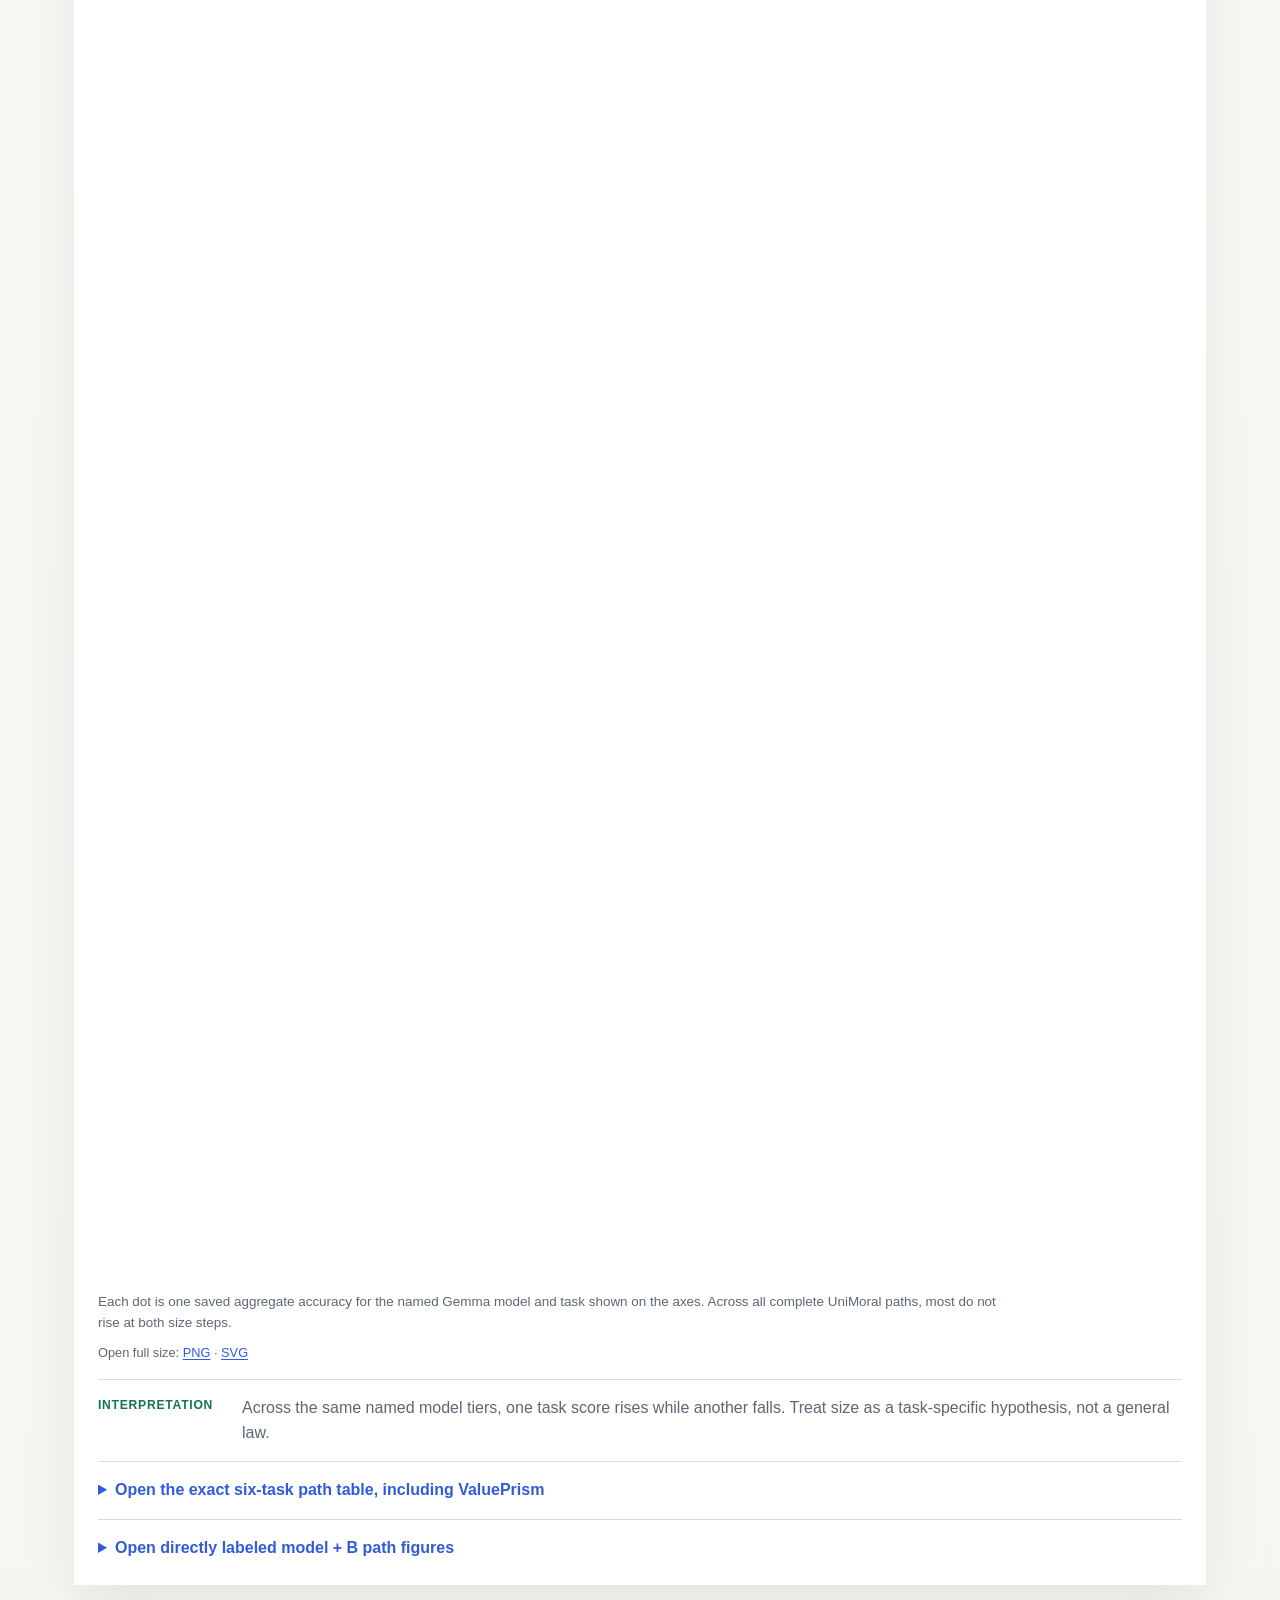
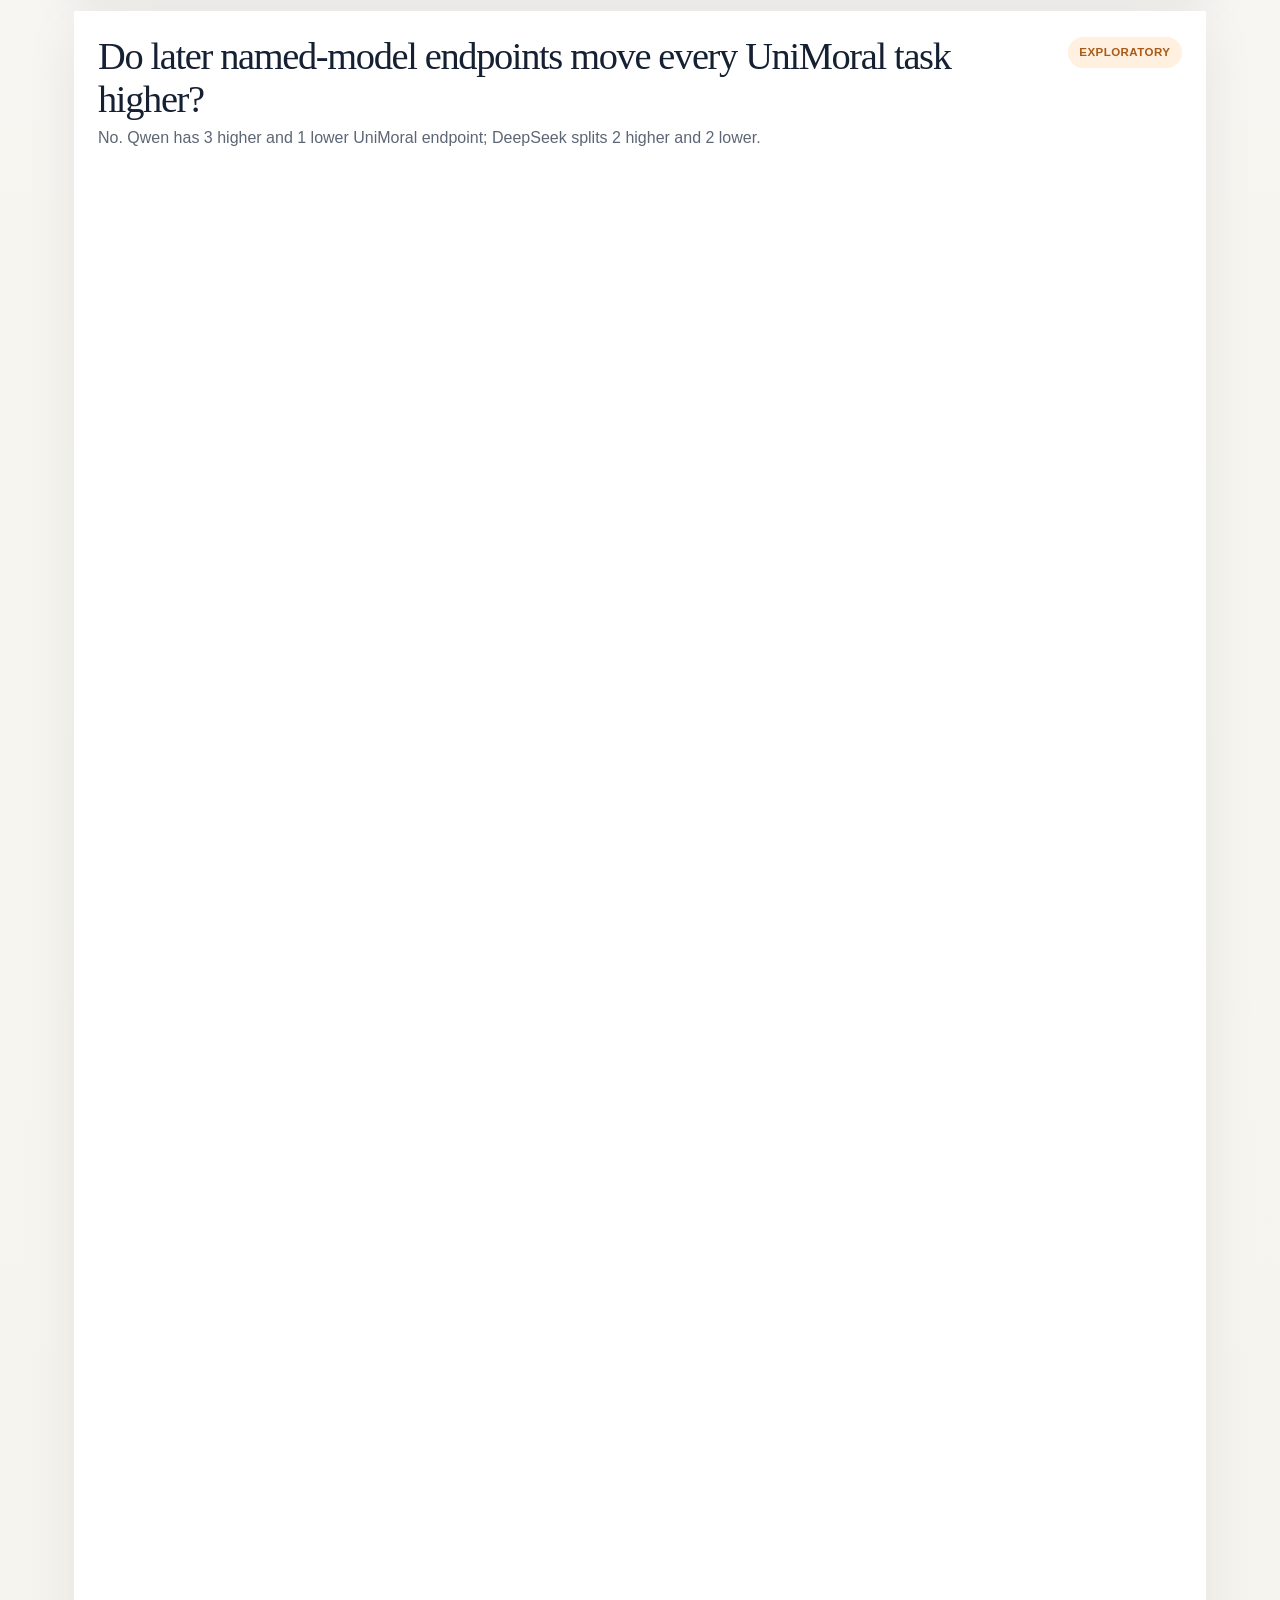
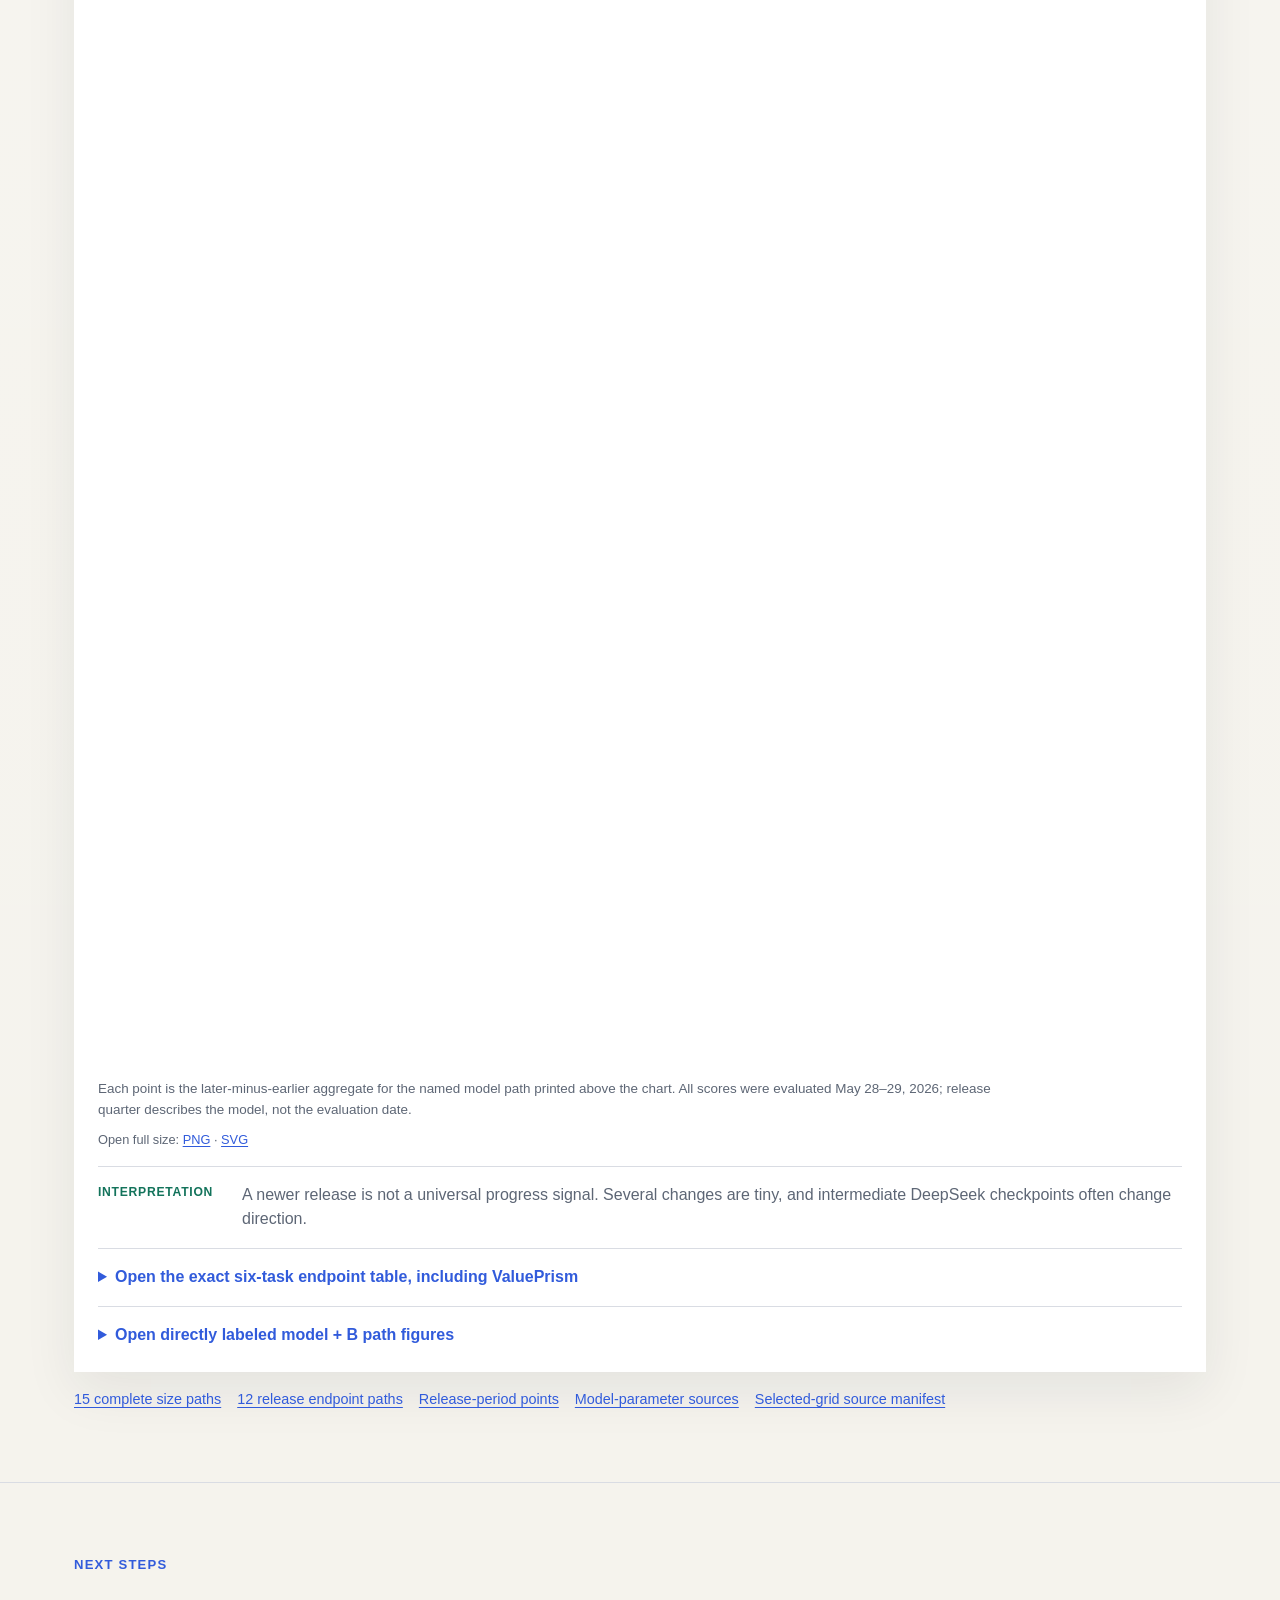
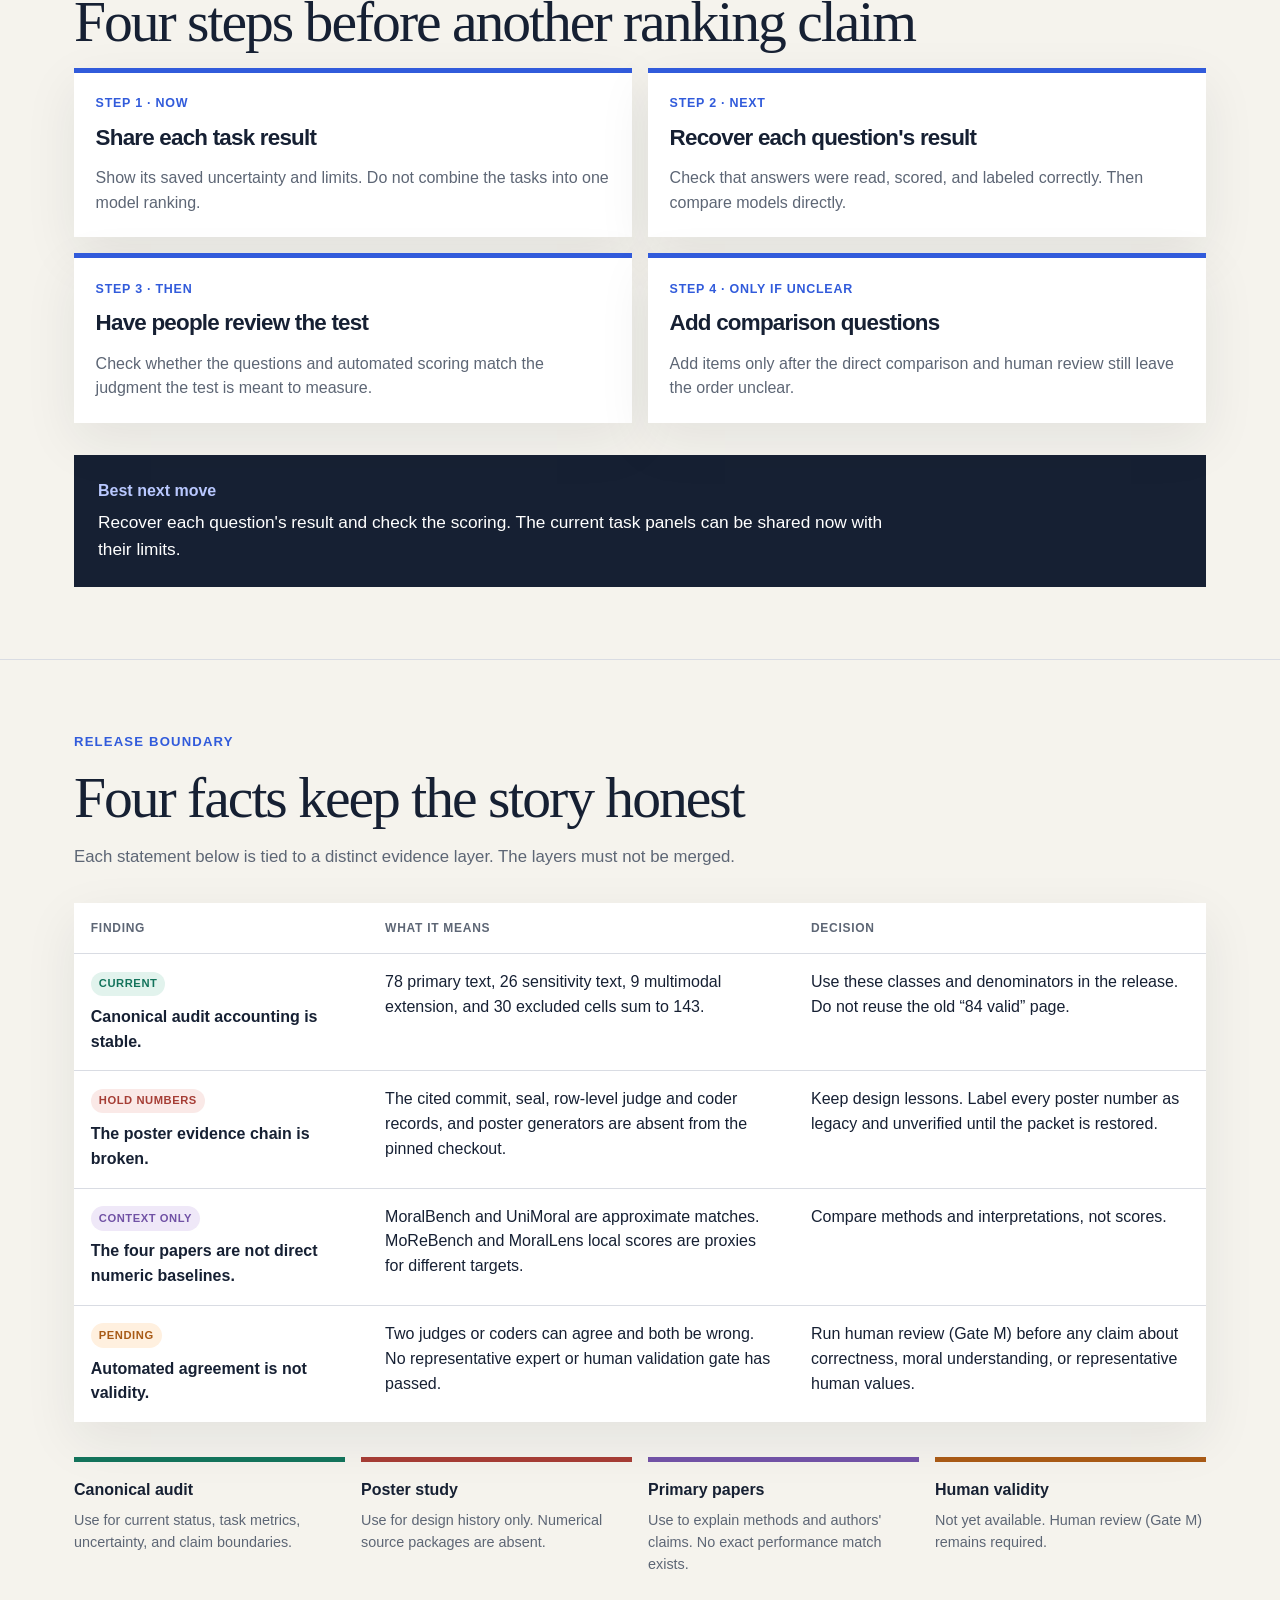
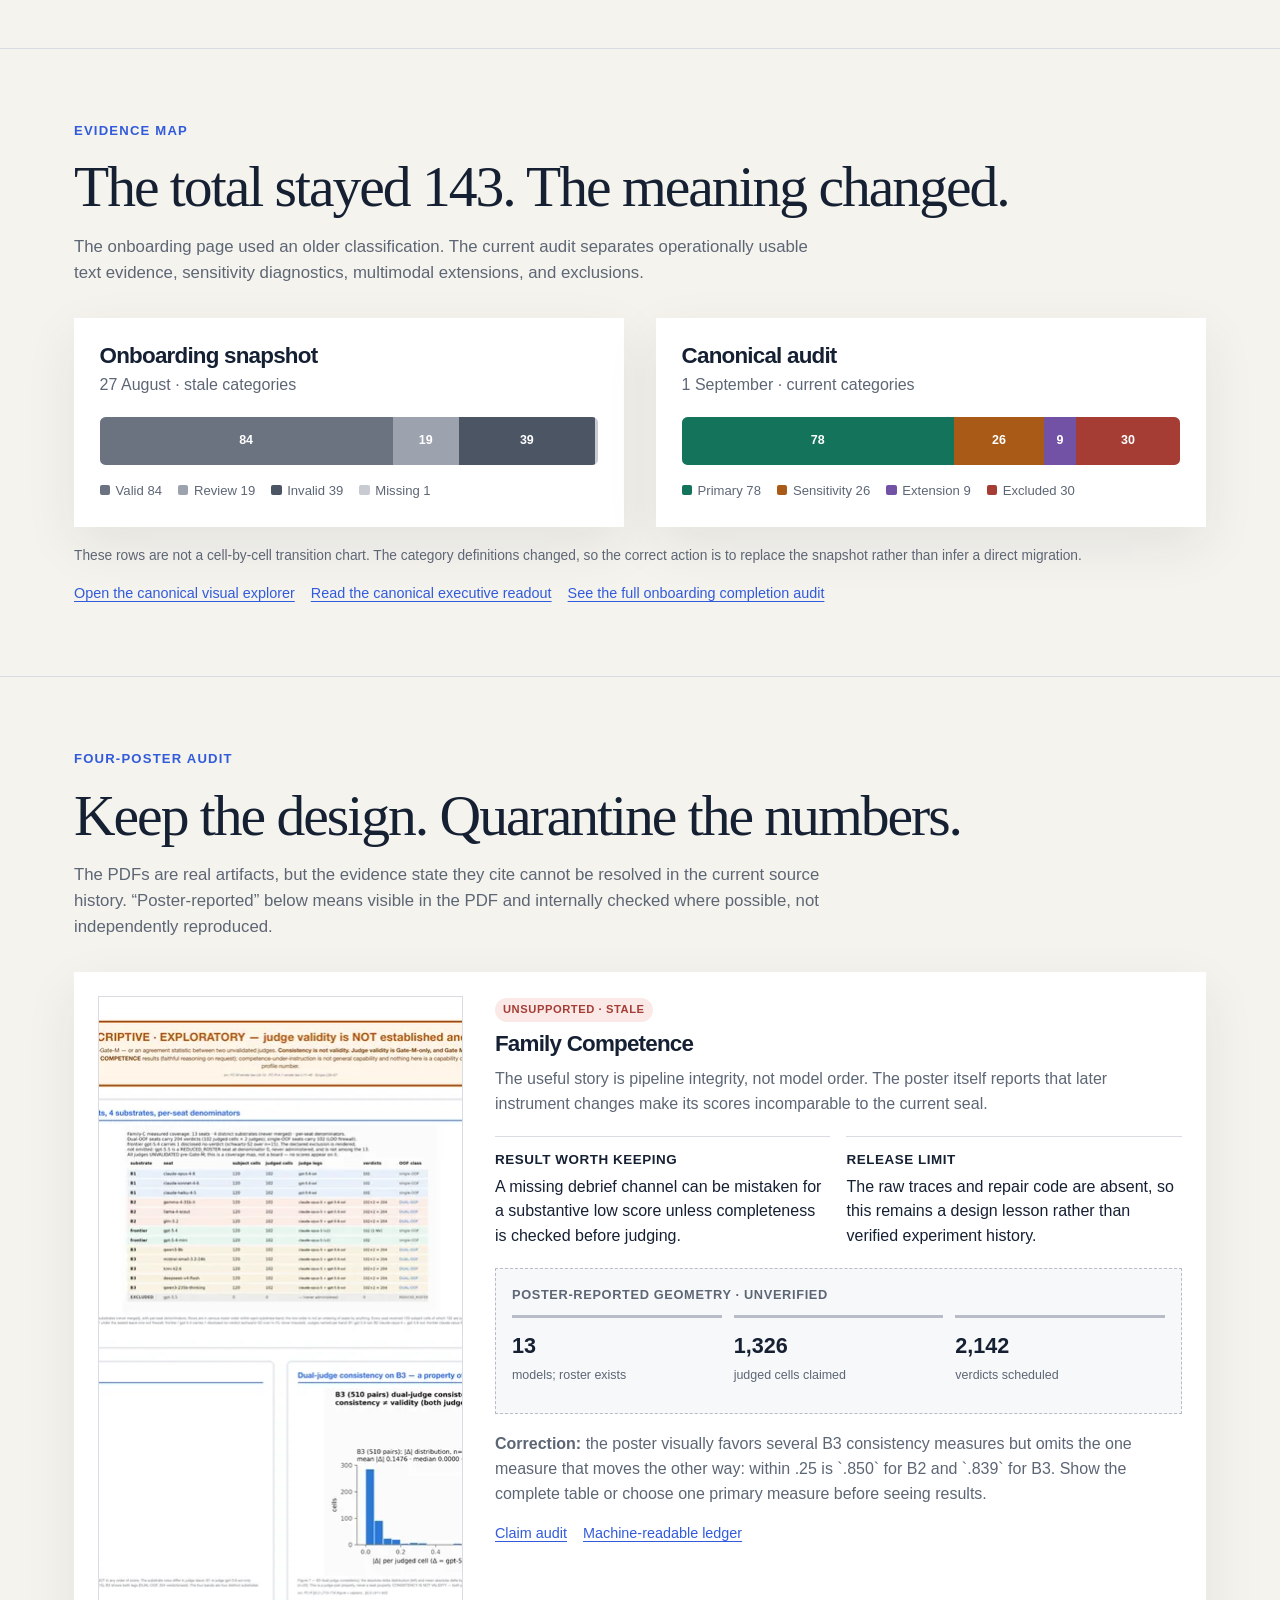
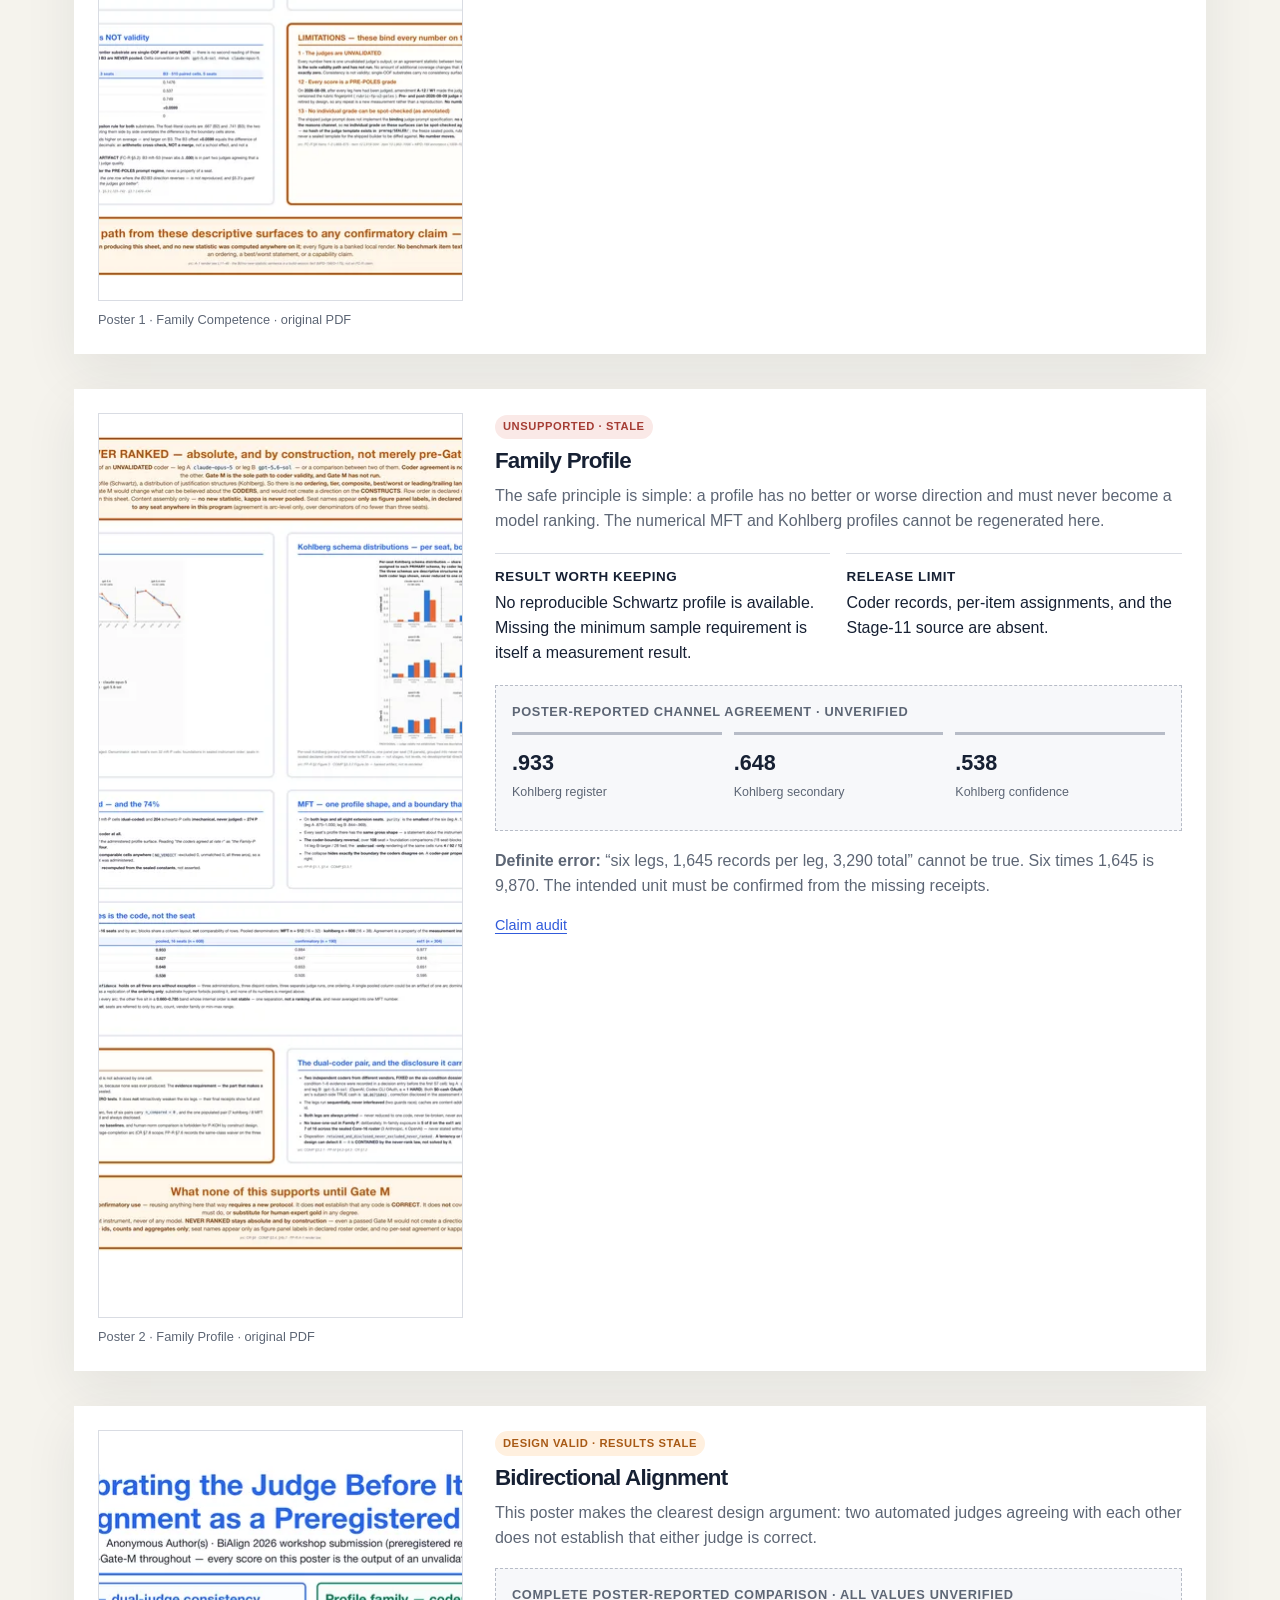
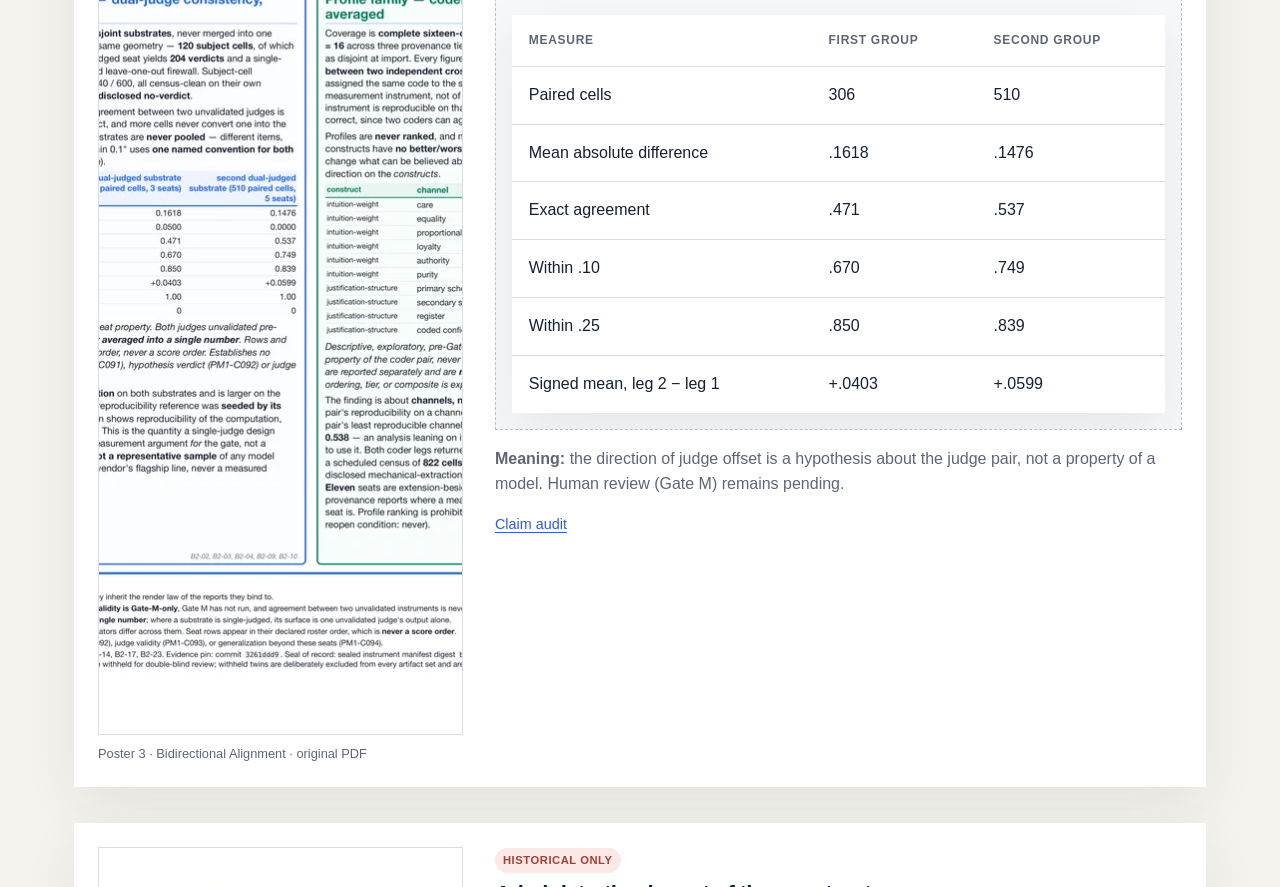
==== commit f656e965: "Simplify research-lead readout and actions" ====
--- a/index.html
+++ b/index.html
@@ -30,7 +30,7 @@
       <div class="wrap">
         <p class="eyebrow">Detailed evidence view · 4 September 2026</p>
         <h1>What the benchmark results actually say</h1>
-        <p class="lede">Two findings are ready to act on: point-estimate leaders change by task, and the two comparison tasks are the clear precision bottleneck. Size and release patterns are useful hypotheses, but they do not support a general scaling or progress claim.</p>
+        <p class="lede">Two findings are ready to use: the highest saved score changes by task, and both comparison tests leave the model order unclear. Selected bigger or later model versions do not score higher on every task. Treat those patterns as early clues, not a rule.</p>
 
         <div class="decision-banner">
           <strong>Decision</strong>
@@ -40,15 +40,15 @@
         <div class="stat-line" aria-label="Key status summary">
           <div class="stat">
             <span class="stat-value">78</span>
-            <span class="stat-label">current primary text cells</span>
+            <span class="stat-label">main audited model–task results</span>
           </div>
           <div class="stat">
             <span class="stat-value">5 × 8</span>
-            <span class="stat-label">common-roster subset: model × task</span>
+            <span class="stat-label">models × tasks in the main chart</span>
           </div>
           <div class="stat">
             <span class="stat-value">18</span>
-            <span class="stat-label">wide intervals, all on compare tasks</span>
+            <span class="stat-label">wide score ranges, all on comparison tests</span>
           </div>
           <div class="stat">
             <span class="stat-value">0</span>
@@ -62,21 +62,21 @@
       <div class="wrap">
         <div class="question-head">
           <div>
-            <p class="eyebrow">Research question 1 · current primary aggregate</p>
-            <h2>Do the consistently covered models form one stable order?</h2>
-          </div>
-          <span class="evidence-pill verified">Tracked-artifact audit</span>
-        </div>
-        <p class="section-intro">No. No model is the point-estimate leader on all eight tasks. The two MoralBench comparison panels are especially uncertain, so their model order is unresolved.</p>
+            <p class="eyebrow">Research question 1 · main audited results</p>
+            <h2>Do the five consistently covered models form one stable order?</h2>
+          </div>
+          <span class="evidence-pill verified">Main audited results</span>
+        </div>
+        <p class="section-intro">No. The highest saved score belongs to different models on different tasks. The two MoralBench comparison tests also cannot reliably show a leader.</p>
 
         <figure class="result-figure wide-chart">
           <span class="swipe-hint" aria-hidden="true">Scroll the chart horizontally →</span>
-          <a href="assets/results/01_common_roster_task_results.png"><img src="assets/results/01_common_roster_task_results.png" width="3319" height="2104" decoding="async" fetchpriority="high" alt="Eight task-specific confidence interval panels for five consistently covered models; point-estimate leaders differ by task and comparison-task intervals are wide"></a>
-          <figcaption>Five models that pass all eight operational text-task gates. Matched task blocks share scales; normalized preference, accuracy, and METEOR remain separate. “Current” here means tracked aggregate evidence, not raw replay or human validity. Click for full size.</figcaption>
+          <a href="assets/results/01_common_roster_task_results.png"><img src="assets/results/01_common_roster_task_results.png" width="3319" height="2104" decoding="async" fetchpriority="high" alt="Eight task-specific score-range panels for five consistently covered models; the highest saved score changes by task and comparison-task ranges are wide"></a>
+          <figcaption>Five models with primary results on all eight text tasks. Matched task blocks share scales; normalized preference, accuracy, and METEOR remain separate. “Current” here means tracked aggregate evidence, not raw replay or human validity. Click for full size.</figcaption>
         </figure>
 
         <div class="answer-grid">
-          <div><strong>Result</strong><span>No model is the point-estimate leader on all eight tasks.</span></div>
+          <div><strong>Result</strong><span>The highest saved score changes across the eight tasks.</span></div>
           <div><strong>Implication</strong><span>Use task-specific results; do not publish one model leaderboard.</span></div>
           <div><strong>Limit</strong><span>Intervals do not cover route drift, contamination, construct error, or human validity.</span></div>
         </div>
@@ -91,12 +91,12 @@
       <div class="wrap">
         <div class="question-head">
           <div>
-            <p class="eyebrow">Research question 2 · current primary aggregate</p>
-            <h2>Where does sampling uncertainty block a model order?</h2>
-          </div>
-          <span class="evidence-pill verified">Tracked-artifact audit</span>
-        </div>
-        <p class="section-intro">This section uses all available primary models: 8 on MFQ compare and 10 on vignette compare, not the five-model common roster above. Every interval wider than .30 belongs to these two tasks.</p>
+            <p class="eyebrow">Research question 2 · main audited results</p>
+            <h2>Can the two comparison tests tell us which model leads?</h2>
+          </div>
+          <span class="evidence-pill verified">Main audited results</span>
+        </div>
+        <p class="section-intro">No. Marginal score ranges overlap for all 28 MFQ and all 45 vignette model pairs. These ranges look at one model at a time; paired question-by-question results are not yet available.</p>
 
         <figure class="result-figure wide-chart">
           <span class="swipe-hint" aria-hidden="true">Scroll the chart horizontally →</span>
@@ -105,8 +105,8 @@
         </figure>
 
         <div class="answer-grid">
-          <div><strong>Result</strong><span>MFQ compare: .395. Vignette compare: .370. All other medians are .220 or below.</span></div>
-          <div><strong>Implication</strong><span>Recover per-question outcomes and check scoring. Compare models directly, then run human review. Add items only if the order is still unclear.</span></div>
+          <div><strong>Result</strong><span>All 28 MFQ and all 45 vignette model-pair ranges overlap. Median widths are .395 and .370.</span></div>
+          <div><strong>Implication</strong><span>Restore every model's answer and score for each question. Check scoring and labels, then compare models directly. Ask people whether the test matches human judgment.</span></div>
           <div><strong>Limit</strong><span>Narrow row-level intervals are precision, not construct validity.</span></div>
         </div>
         <div class="source-links"><a href="data/results/task_precision.csv">Task precision table</a></div>
@@ -117,7 +117,7 @@
       <div class="wrap">
         <p class="eyebrow">Research questions 3–4 · exploratory</p>
         <h2>Size and release metadata are not shortcuts</h2>
-        <p class="section-intro">These views use a separate selected-grid snapshot with no saved confidence intervals or raw-log replay. The main charts ask local follow-up questions using only the four UniMoral task families; the full six-task tables and every named-model path remain available as audit detail.</p>
+        <p class="section-intro">These views use a separate exploratory dataset with no saved uncertainty estimates or original run files. The main charts use the four UniMoral task families; the full six-task tables and every named-model path remain available as audit detail.</p>
 
         <div class="visual-stack">
           <article class="visual-card">
@@ -225,32 +225,32 @@
                 <tbody>
                   <tr>
                     <th scope="row">UniMoral action<span class="matrix-metric">Accuracy</span></th>
-                    <td class="matrix-cell is-higher" data-task="unimoral_action_prediction" data-family="Qwen" data-value=".635 → .653 (+0.018)"><span class="matrix-cell-family">Qwen</span><span class="matrix-status">Higher endpoint</span><strong class="matrix-score">.635 → .653 <em>(+0.018)</em></strong><span class="matrix-cell-meta">2024 Q4 · Qwen2.5-7B · 7.61B → 2026 Q1 · Qwen3.5-9B · 9B</span></td>
+                    <td class="matrix-cell is-higher" data-task="unimoral_action_prediction" data-family="Qwen" data-value=".635 → .653 (+0.018)"><span class="matrix-cell-family">Qwen</span><span class="matrix-status">Higher endpoint</span><strong class="matrix-score">.635 → .653 <em>(+0.018)</em></strong><span class="matrix-cell-meta">2024 Q3 · Qwen2.5-7B · 7.61B → 2026 Q1 · Qwen3.5-9B · 9B</span></td>
                     <td class="matrix-cell is-higher" data-task="unimoral_action_prediction" data-family="DeepSeek" data-value=".453 → .639 (+0.187)"><span class="matrix-cell-family">DeepSeek</span><span class="matrix-status">Higher endpoint · path bends</span><strong class="matrix-score">.453 → .639 <em>(+0.187)</em></strong><span class="matrix-cell-meta">2025 Q1 · V3-0324 · 671B main / 37B active → 2026 Q2 · V4 Flash · 284B main / 13B active</span></td>
                   </tr>
                   <tr>
                     <th scope="row">UniMoral typology<span class="matrix-metric">Accuracy</span></th>
-                    <td class="matrix-cell is-higher" data-task="unimoral_moral_typology" data-family="Qwen" data-value=".556 → .598 (+0.042)"><span class="matrix-cell-family">Qwen</span><span class="matrix-status">Higher endpoint</span><strong class="matrix-score">.556 → .598 <em>(+0.042)</em></strong><span class="matrix-cell-meta">2024 Q4 · Qwen2.5-7B · 7.61B → 2026 Q1 · Qwen3.5-9B · 9B</span></td>
+                    <td class="matrix-cell is-higher" data-task="unimoral_moral_typology" data-family="Qwen" data-value=".556 → .598 (+0.042)"><span class="matrix-cell-family">Qwen</span><span class="matrix-status">Higher endpoint</span><strong class="matrix-score">.556 → .598 <em>(+0.042)</em></strong><span class="matrix-cell-meta">2024 Q3 · Qwen2.5-7B · 7.61B → 2026 Q1 · Qwen3.5-9B · 9B</span></td>
                     <td class="matrix-cell is-lower" data-task="unimoral_moral_typology" data-family="DeepSeek" data-value=".582 → .579 (-0.003)"><span class="matrix-cell-family">DeepSeek</span><span class="matrix-status">Lower endpoint · path bends</span><strong class="matrix-score">.582 → .579 <em>(−0.003)</em></strong><span class="matrix-cell-meta">2025 Q1 · V3-0324 · 671B main / 37B active → 2026 Q2 · V4 Flash · 284B main / 13B active</span></td>
                   </tr>
                   <tr>
                     <th scope="row">UniMoral factor<span class="matrix-metric">Accuracy</span></th>
-                    <td class="matrix-cell is-higher" data-task="unimoral_factor_attribution" data-family="Qwen" data-value=".573 → .575 (+0.002)"><span class="matrix-cell-family">Qwen</span><span class="matrix-status">Higher endpoint</span><strong class="matrix-score">.573 → .575 <em>(+0.002)</em></strong><span class="matrix-cell-meta">2024 Q4 · Qwen2.5-7B · 7.61B → 2026 Q1 · Qwen3.5-9B · 9B</span></td>
+                    <td class="matrix-cell is-higher" data-task="unimoral_factor_attribution" data-family="Qwen" data-value=".573 → .575 (+0.002)"><span class="matrix-cell-family">Qwen</span><span class="matrix-status">Higher endpoint</span><strong class="matrix-score">.573 → .575 <em>(+0.002)</em></strong><span class="matrix-cell-meta">2024 Q3 · Qwen2.5-7B · 7.61B → 2026 Q1 · Qwen3.5-9B · 9B</span></td>
                     <td class="matrix-cell is-lower" data-task="unimoral_factor_attribution" data-family="DeepSeek" data-value=".629 → .592 (-0.038)"><span class="matrix-cell-family">DeepSeek</span><span class="matrix-status">Lower endpoint</span><strong class="matrix-score">.629 → .592 <em>(−0.038)</em></strong><span class="matrix-cell-meta">2025 Q1 · V3-0324 · 671B main / 37B active → 2026 Q2 · V4 Flash · 284B main / 13B active</span></td>
                   </tr>
                   <tr>
                     <th scope="row">UniMoral consequence<span class="matrix-metric">METEOR</span></th>
-                    <td class="matrix-cell is-lower" data-task="unimoral_consequence_generation" data-family="Qwen" data-value=".124 → .097 (-0.027)"><span class="matrix-cell-family">Qwen</span><span class="matrix-status">Lower endpoint</span><strong class="matrix-score">.124 → .097 <em>(−0.027)</em></strong><span class="matrix-cell-meta">2024 Q4 · Qwen2.5-7B · 7.61B → 2026 Q1 · Qwen3.5-9B · 9B</span></td>
+                    <td class="matrix-cell is-lower" data-task="unimoral_consequence_generation" data-family="Qwen" data-value=".124 → .097 (-0.027)"><span class="matrix-cell-family">Qwen</span><span class="matrix-status">Lower endpoint</span><strong class="matrix-score">.124 → .097 <em>(−0.027)</em></strong><span class="matrix-cell-meta">2024 Q3 · Qwen2.5-7B · 7.61B → 2026 Q1 · Qwen3.5-9B · 9B</span></td>
                     <td class="matrix-cell is-higher" data-task="unimoral_consequence_generation" data-family="DeepSeek" data-value=".120 → .139 (+0.019)"><span class="matrix-cell-family">DeepSeek</span><span class="matrix-status">Higher endpoint · path bends</span><strong class="matrix-score">.120 → .139 <em>(+0.019)</em></strong><span class="matrix-cell-meta">2025 Q1 · V3-0324 · 671B main / 37B active → 2026 Q2 · V4 Flash · 284B main / 13B active</span></td>
                   </tr>
                   <tr>
                     <th scope="row">ValuePrism relevance<span class="matrix-metric">Accuracy</span></th>
-                    <td class="matrix-cell is-higher" data-task="value_prism_relevance" data-family="Qwen" data-value=".624 → .673 (+0.049)"><span class="matrix-cell-family">Qwen</span><span class="matrix-status">Higher endpoint</span><strong class="matrix-score">.624 → .673 <em>(+0.049)</em></strong><span class="matrix-cell-meta">2024 Q4 · Qwen2.5-7B · 7.61B → 2026 Q1 · Qwen3.5-9B · 9B</span></td>
+                    <td class="matrix-cell is-higher" data-task="value_prism_relevance" data-family="Qwen" data-value=".624 → .673 (+0.049)"><span class="matrix-cell-family">Qwen</span><span class="matrix-status">Higher endpoint</span><strong class="matrix-score">.624 → .673 <em>(+0.049)</em></strong><span class="matrix-cell-meta">2024 Q3 · Qwen2.5-7B · 7.61B → 2026 Q1 · Qwen3.5-9B · 9B</span></td>
                     <td class="matrix-cell is-higher" data-task="value_prism_relevance" data-family="DeepSeek" data-value=".653 → .675 (+0.022)"><span class="matrix-cell-family">DeepSeek</span><span class="matrix-status">Higher endpoint · path bends</span><strong class="matrix-score">.653 → .675 <em>(+0.022)</em></strong><span class="matrix-cell-meta">2025 Q1 · V3-0324 · 671B main / 37B active → 2025 Q4 · V3.2 · 671B main / 37B active</span></td>
                   </tr>
                   <tr>
                     <th scope="row">ValuePrism valence<span class="matrix-metric">Accuracy</span></th>
-                    <td class="matrix-cell is-higher" data-task="value_prism_valence" data-family="Qwen" data-value=".523 → .710 (+0.187)"><span class="matrix-cell-family">Qwen</span><span class="matrix-status">Higher endpoint</span><strong class="matrix-score">.523 → .710 <em>(+0.187)</em></strong><span class="matrix-cell-meta">2024 Q4 · Qwen2.5-7B · 7.61B → 2026 Q1 · Qwen3.5-9B · 9B</span></td>
+                    <td class="matrix-cell is-higher" data-task="value_prism_valence" data-family="Qwen" data-value=".523 → .710 (+0.187)"><span class="matrix-cell-family">Qwen</span><span class="matrix-status">Higher endpoint</span><strong class="matrix-score">.523 → .710 <em>(+0.187)</em></strong><span class="matrix-cell-meta">2024 Q3 · Qwen2.5-7B · 7.61B → 2026 Q1 · Qwen3.5-9B · 9B</span></td>
                     <td class="matrix-cell is-lower" data-task="value_prism_valence" data-family="DeepSeek" data-value=".689 → .627 (-0.062)"><span class="matrix-cell-family">DeepSeek</span><span class="matrix-status">Lower endpoint · path bends</span><strong class="matrix-score">.689 → .627 <em>(−0.062)</em></strong><span class="matrix-cell-meta">2025 Q1 · V3-0324 · 671B main / 37B active → 2026 Q2 · V4 Flash · 284B main / 13B active</span></td>
                   </tr>
                 </tbody>
--- a/assets/styles.css
+++ b/assets/styles.css
@@ -1034,11 +1034,11 @@
   }
 
   .hero {
-    padding-top: 3.5rem;
+    padding-top: 2.75rem;
   }
 
   h1 {
-    font-size: clamp(2.7rem, 15vw, 4.2rem);
+    font-size: clamp(2.45rem, 12vw, 3.4rem);
   }
 
   .stat-line,
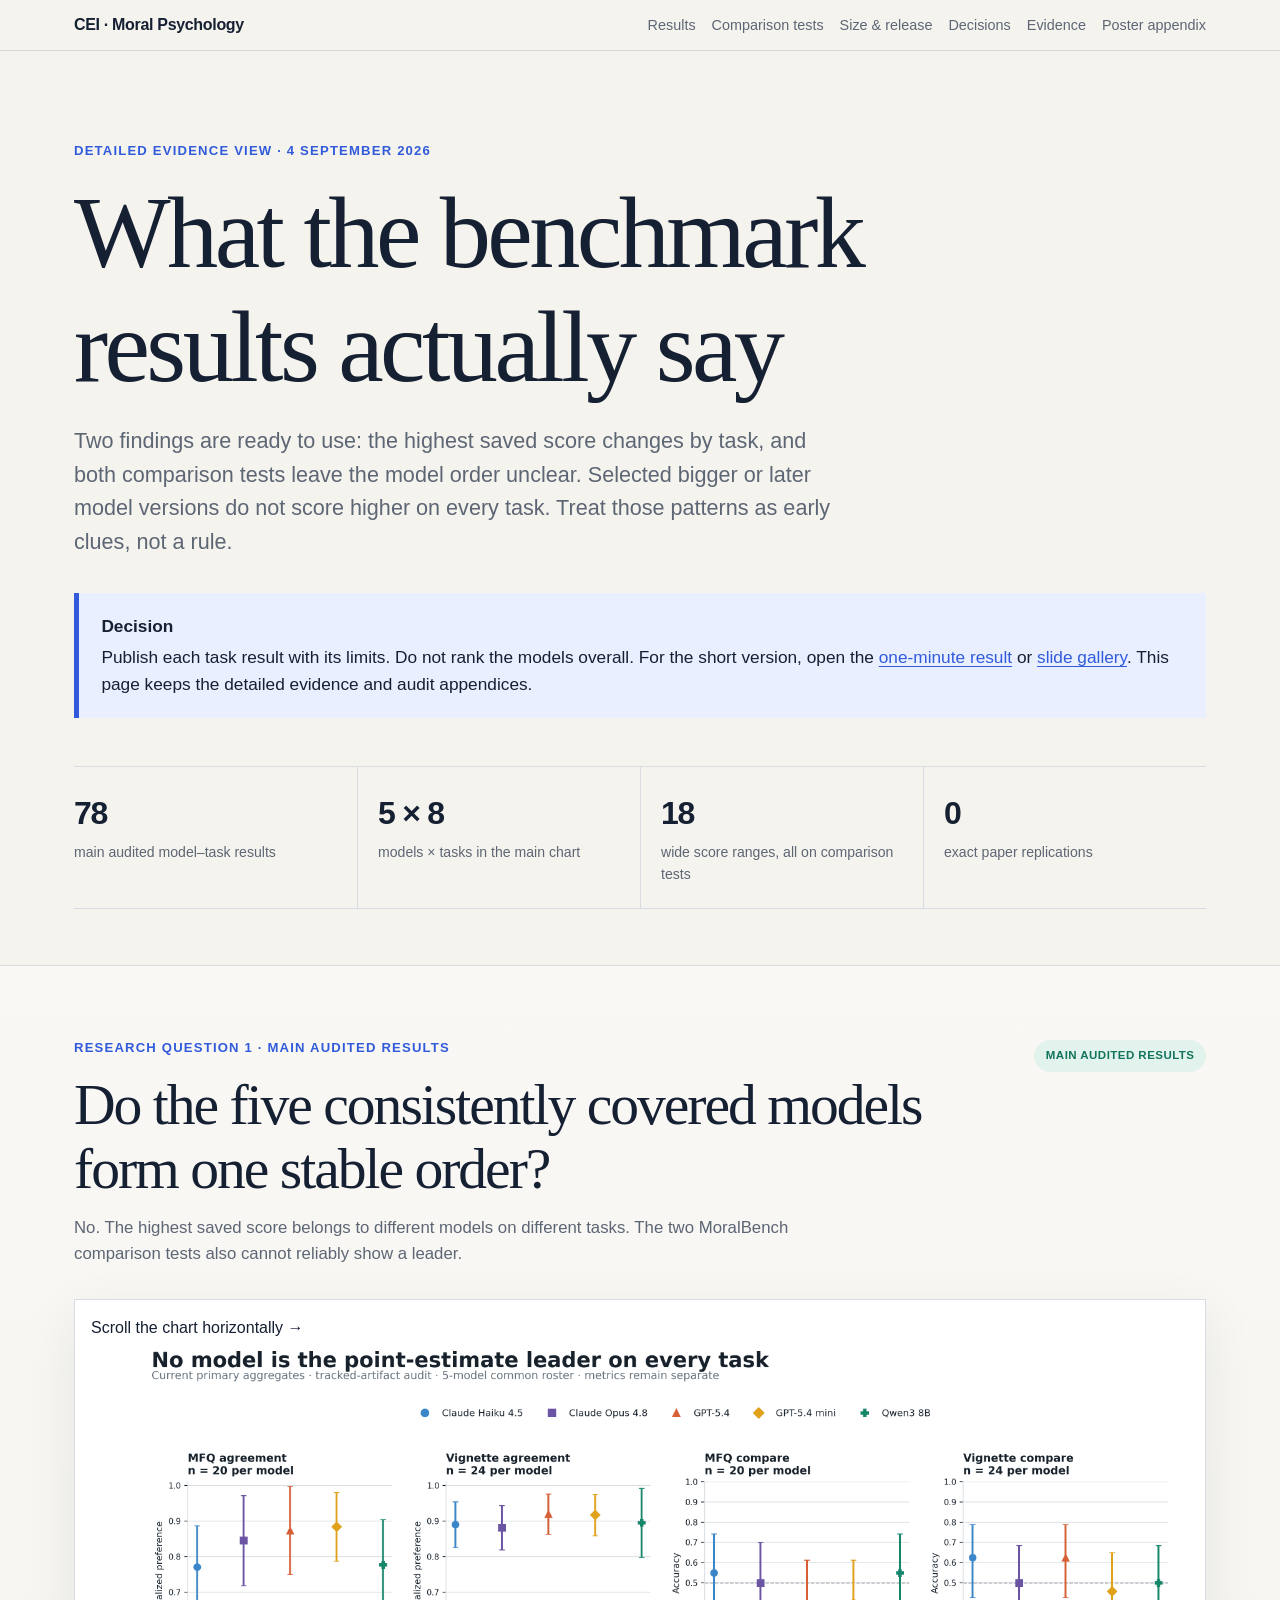
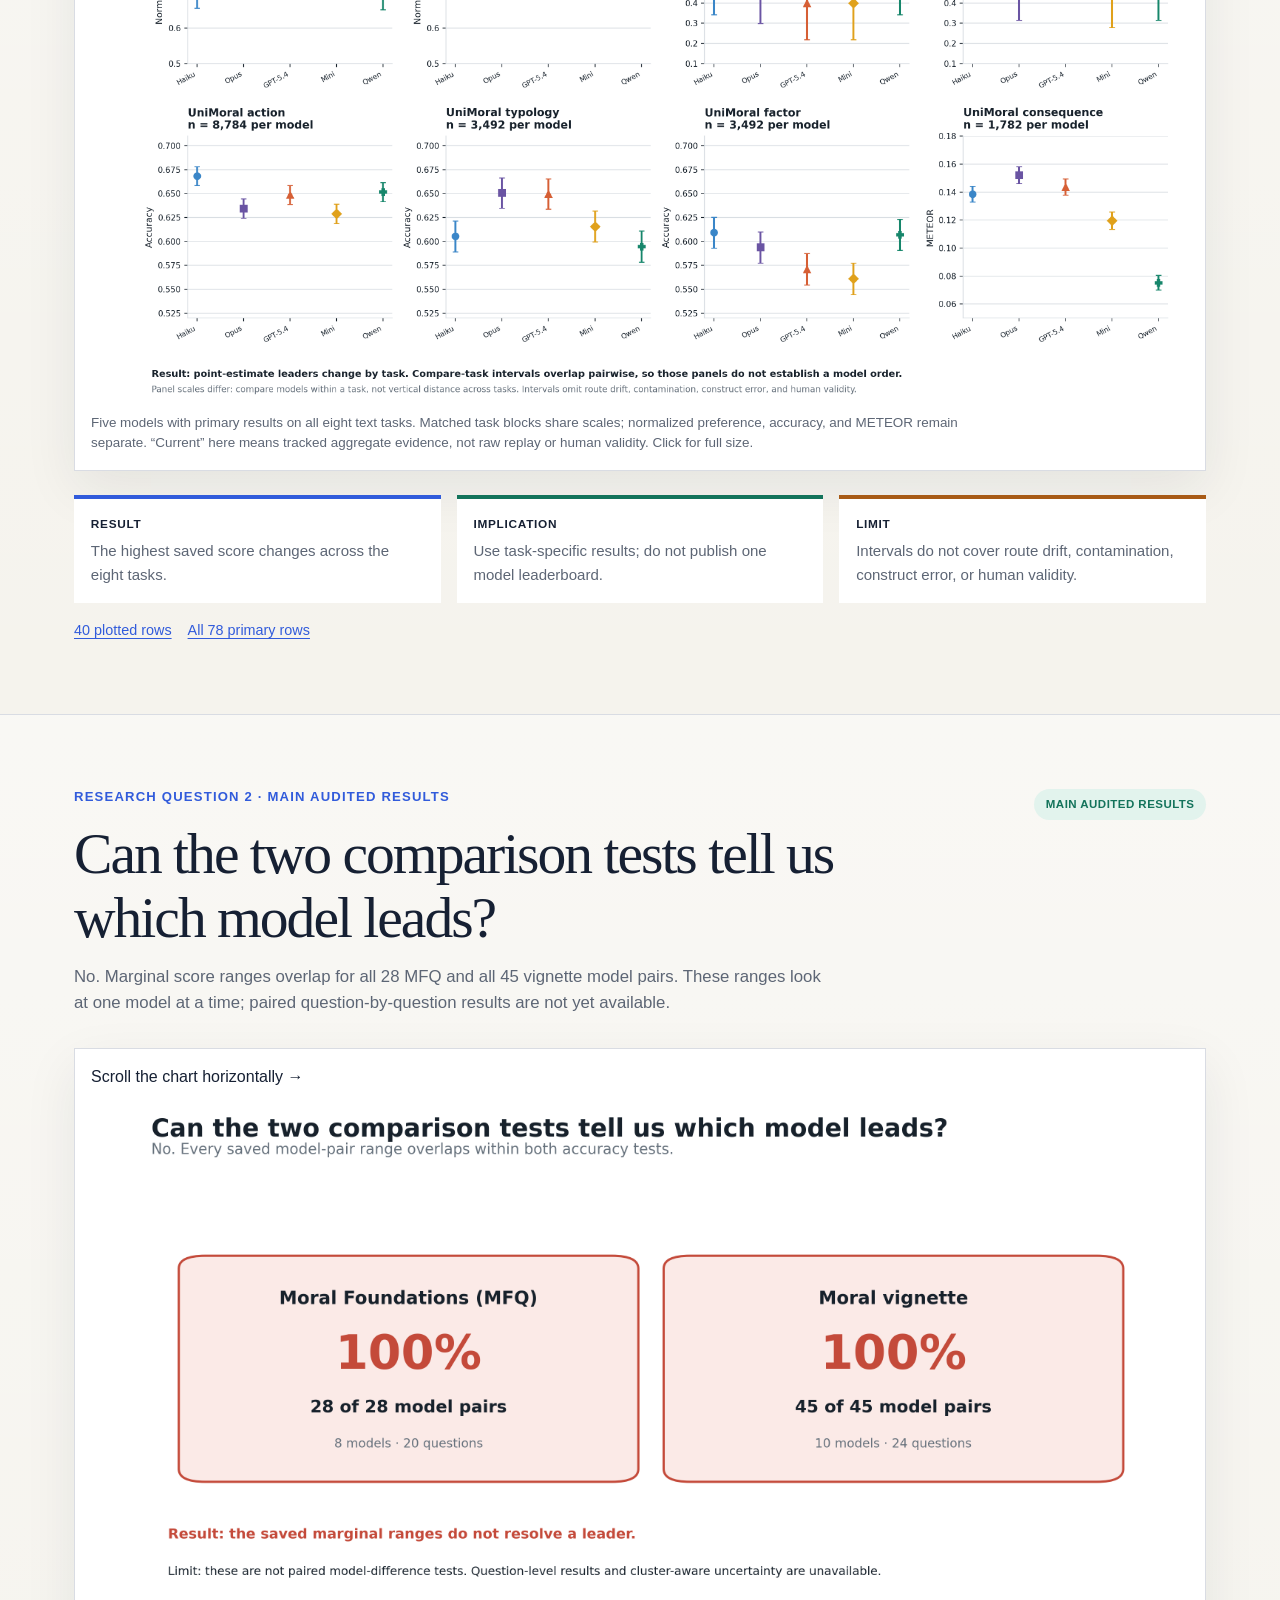
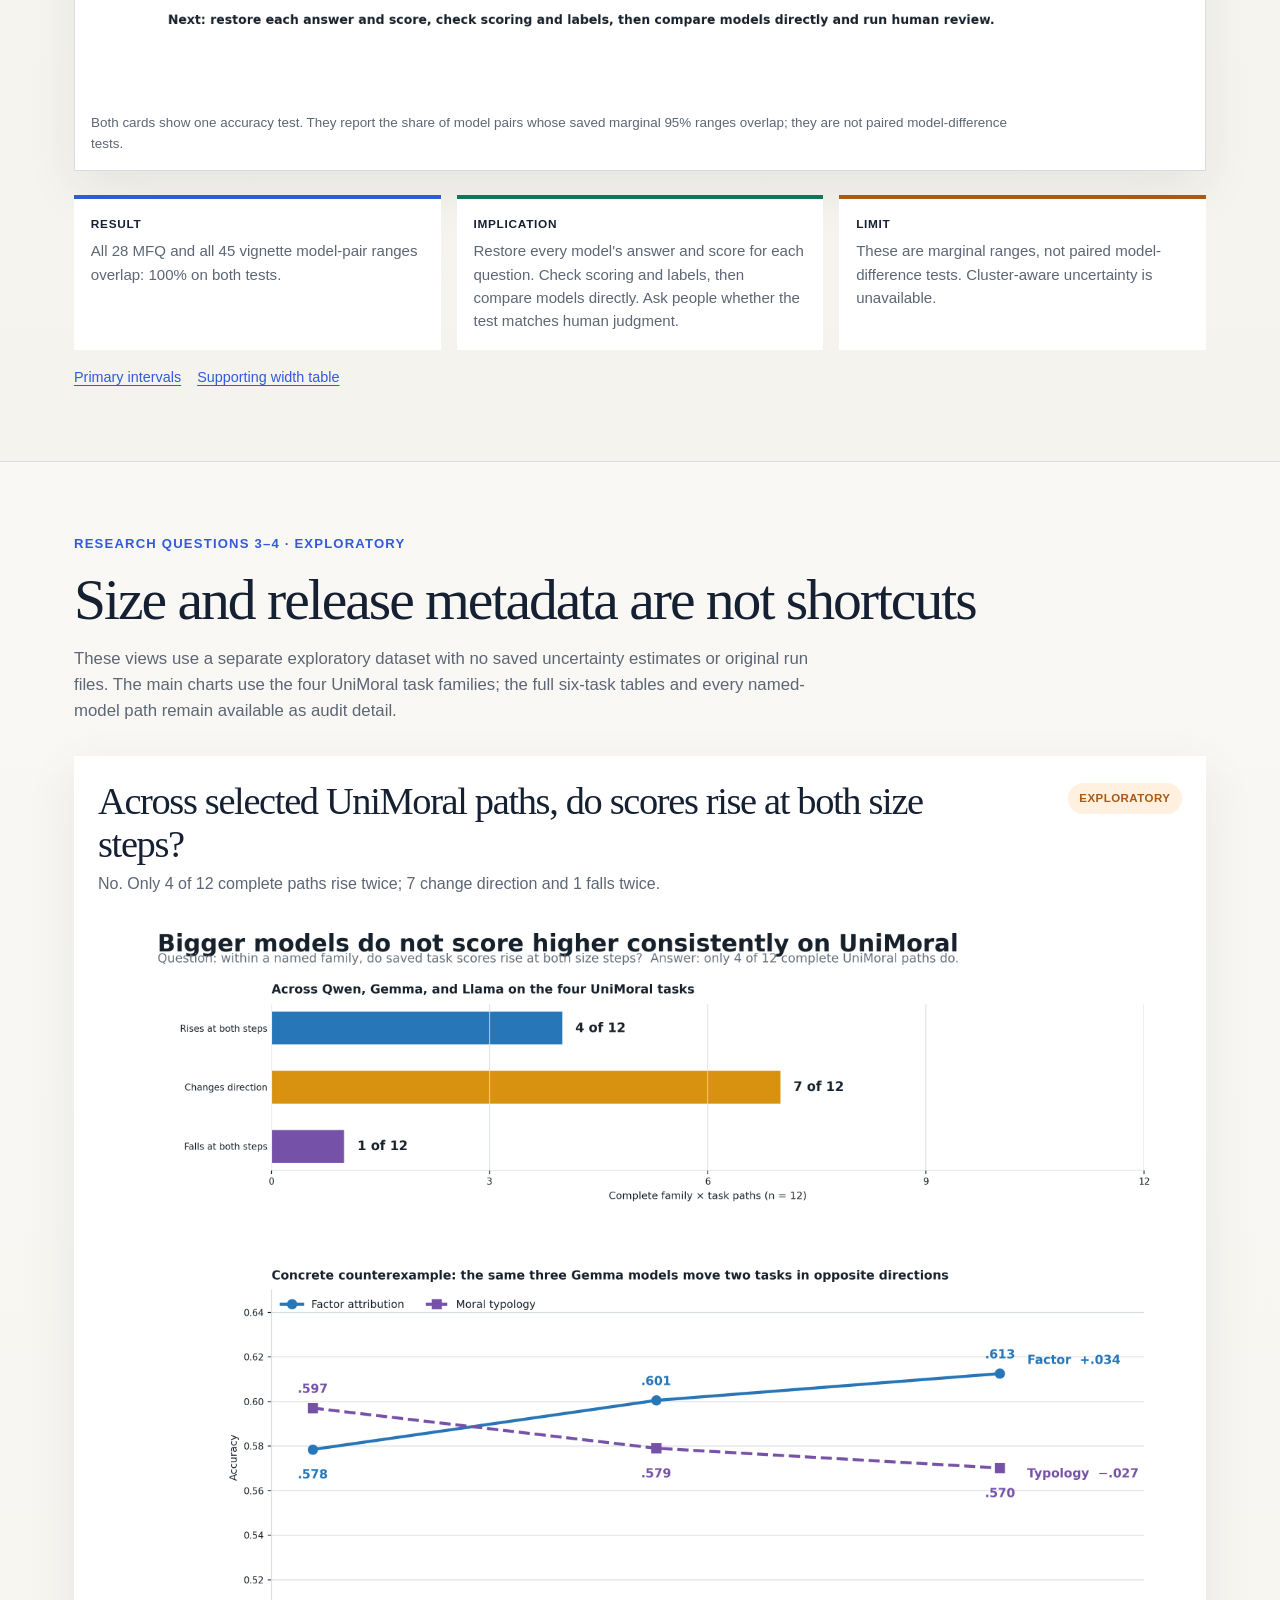
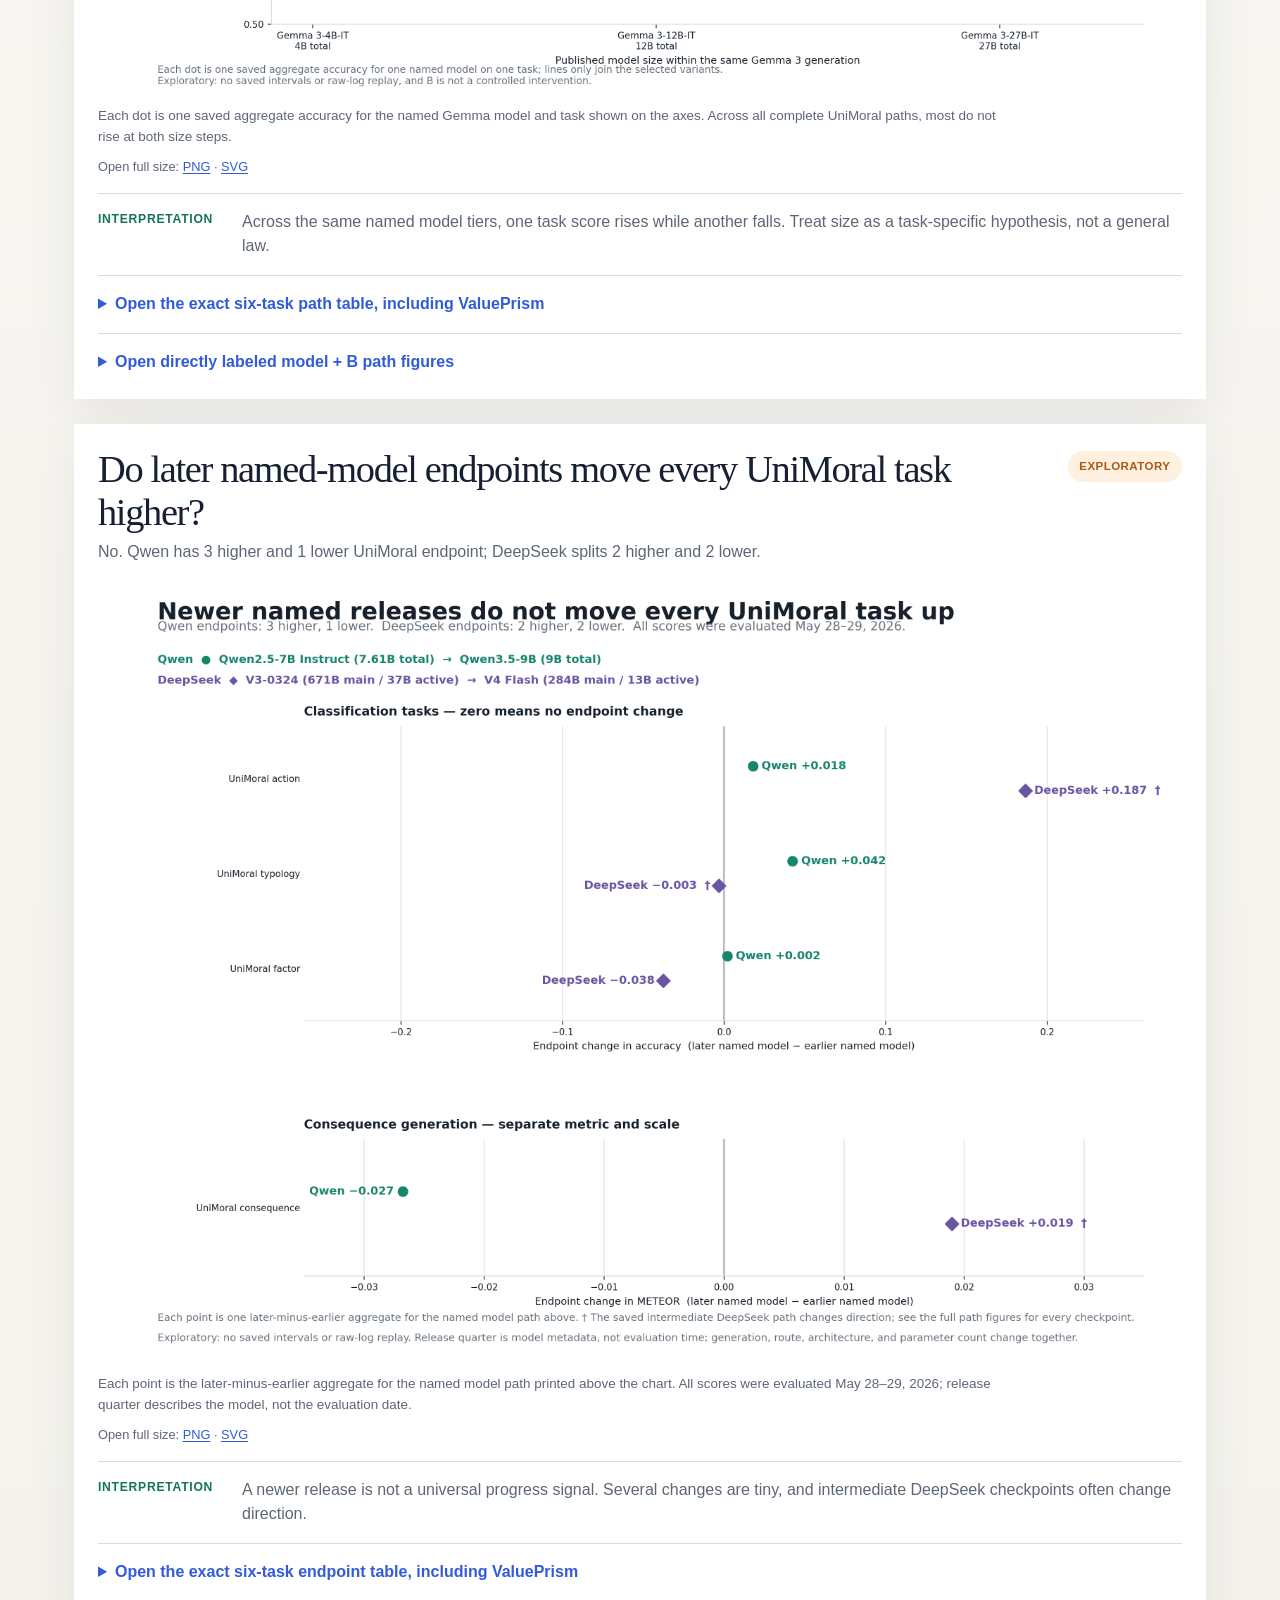
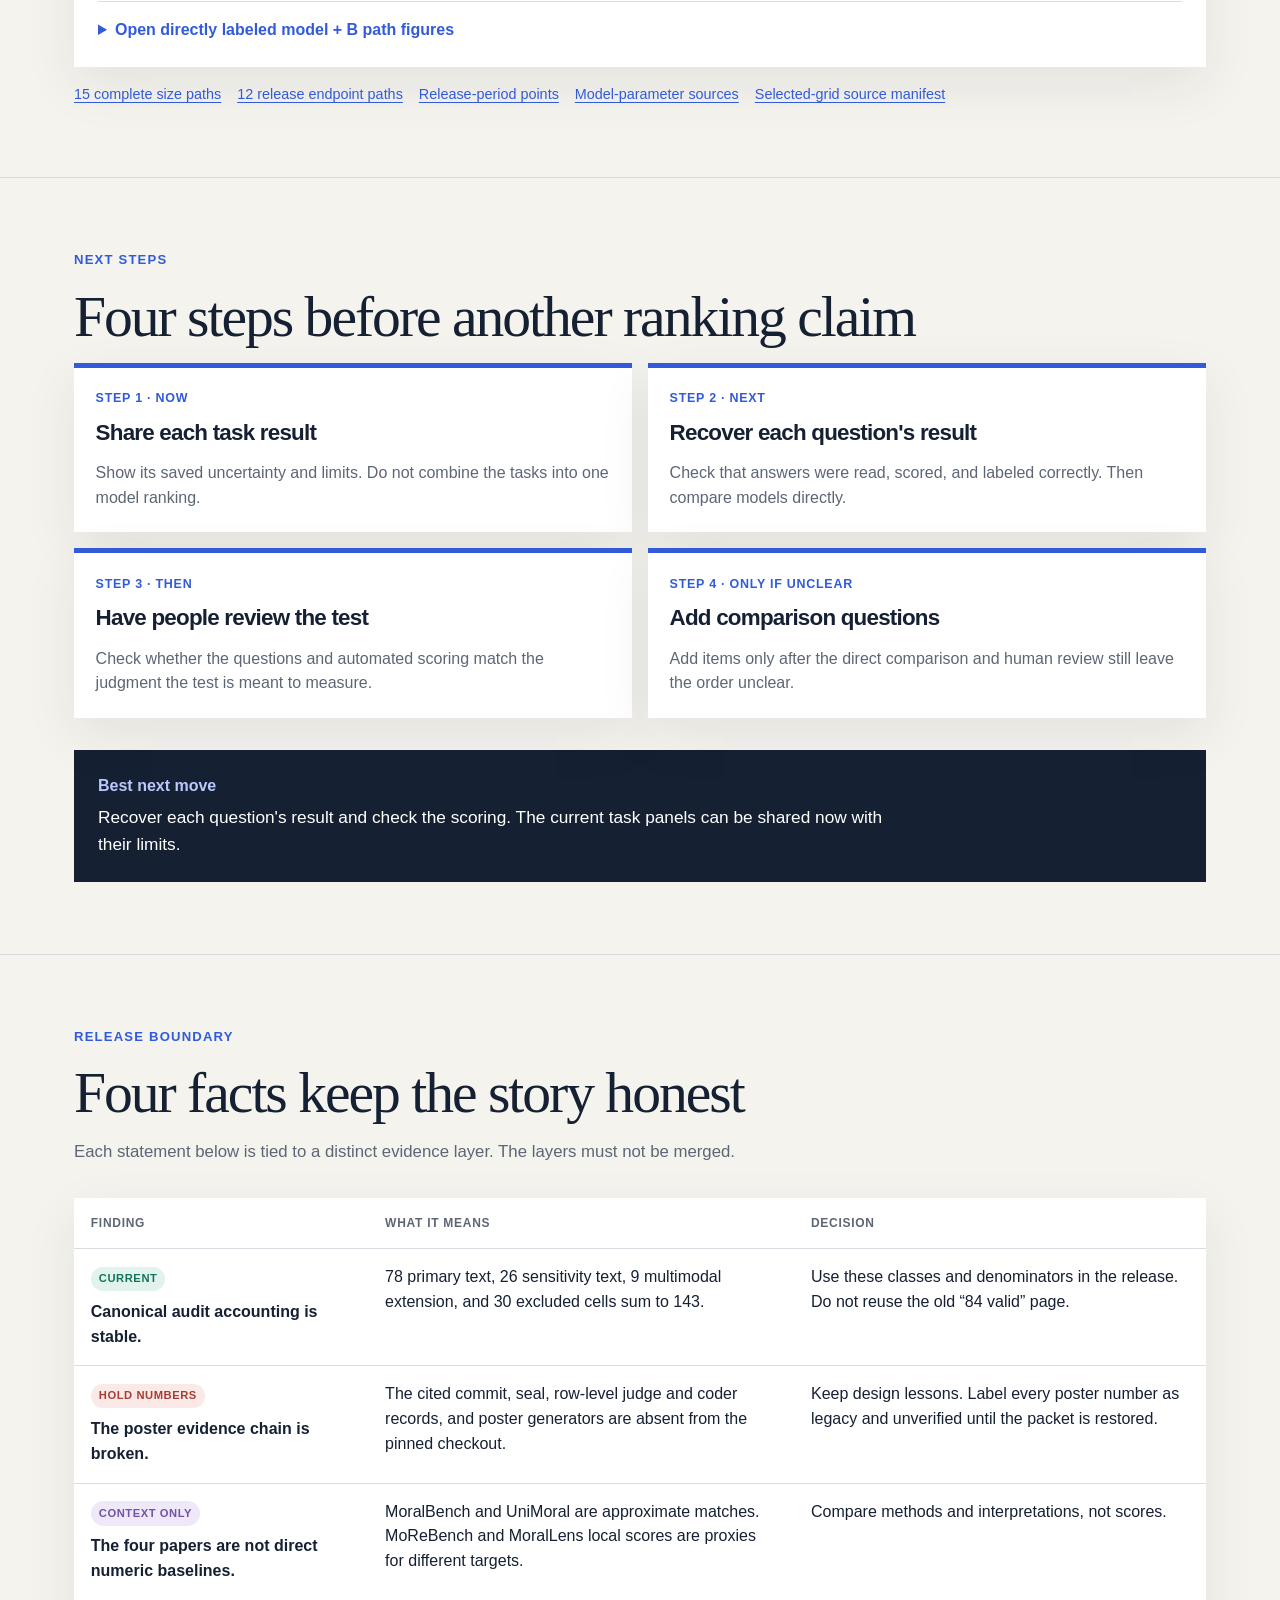
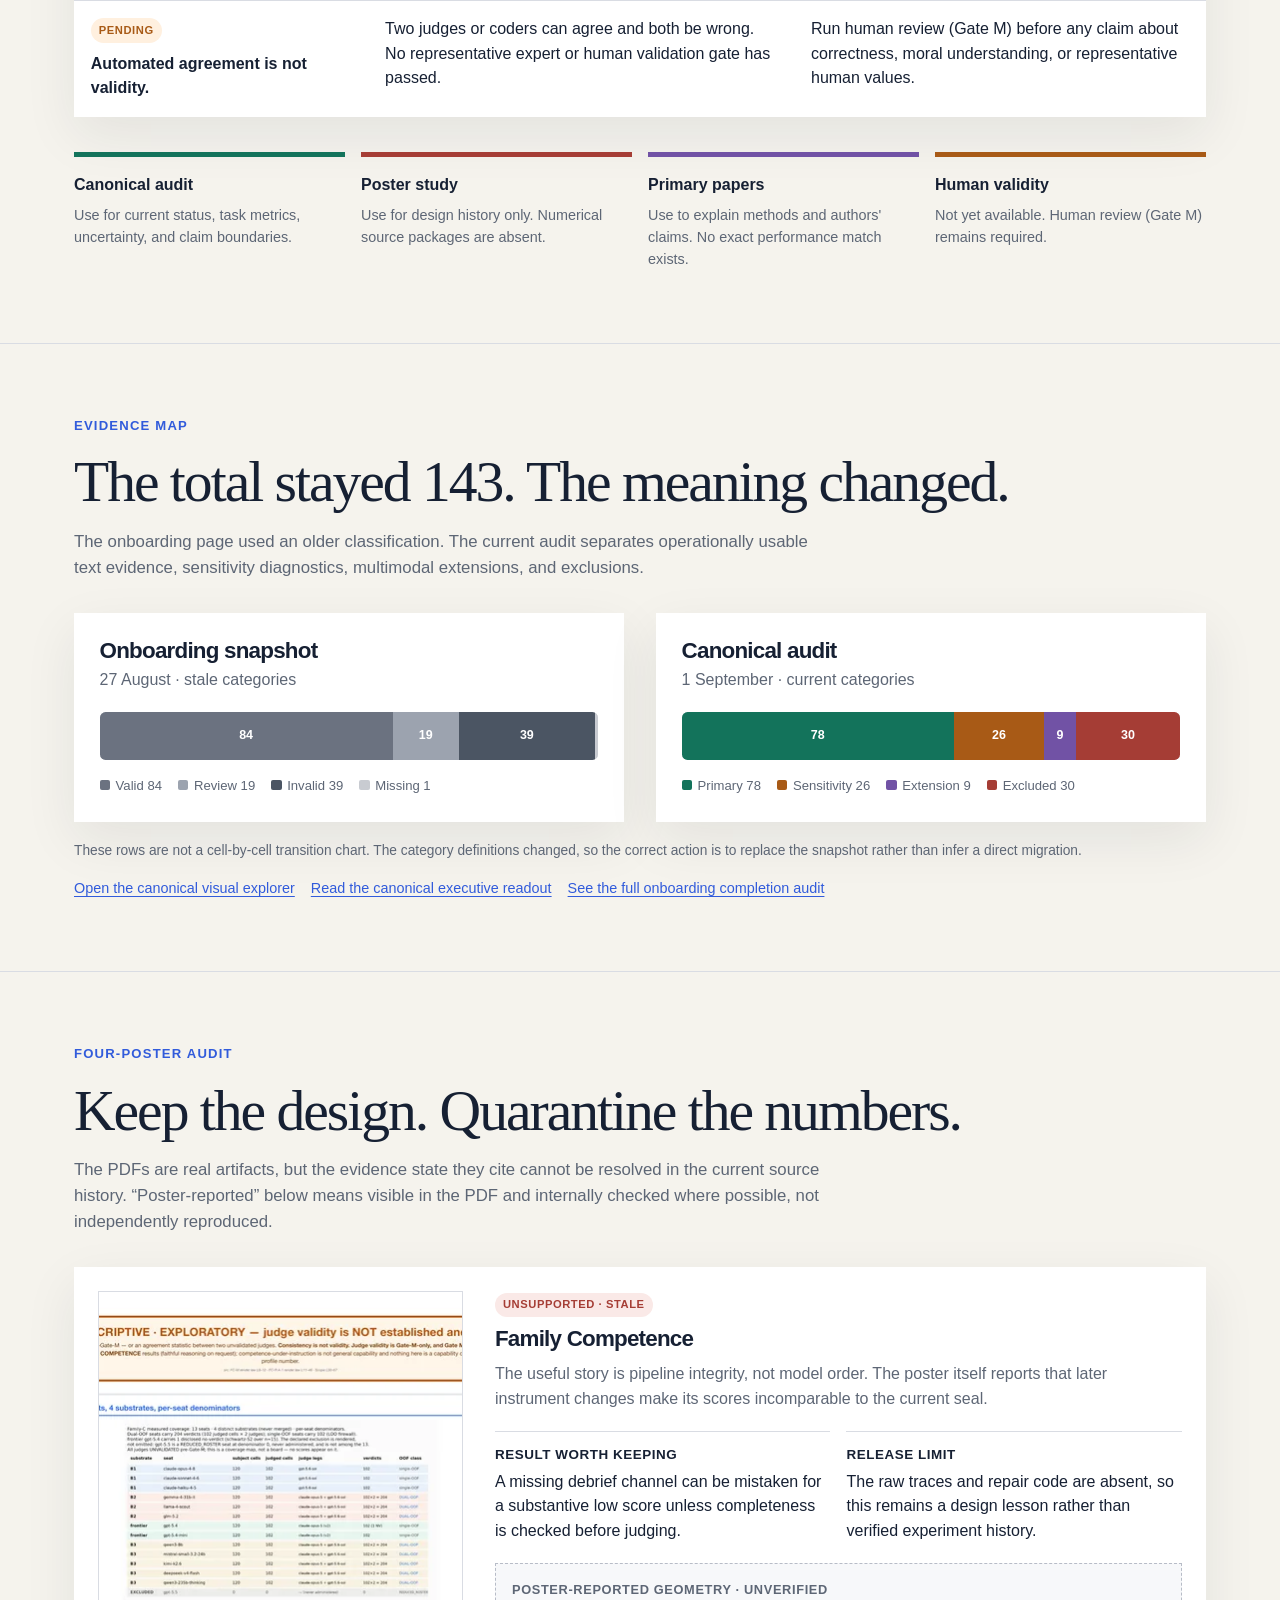
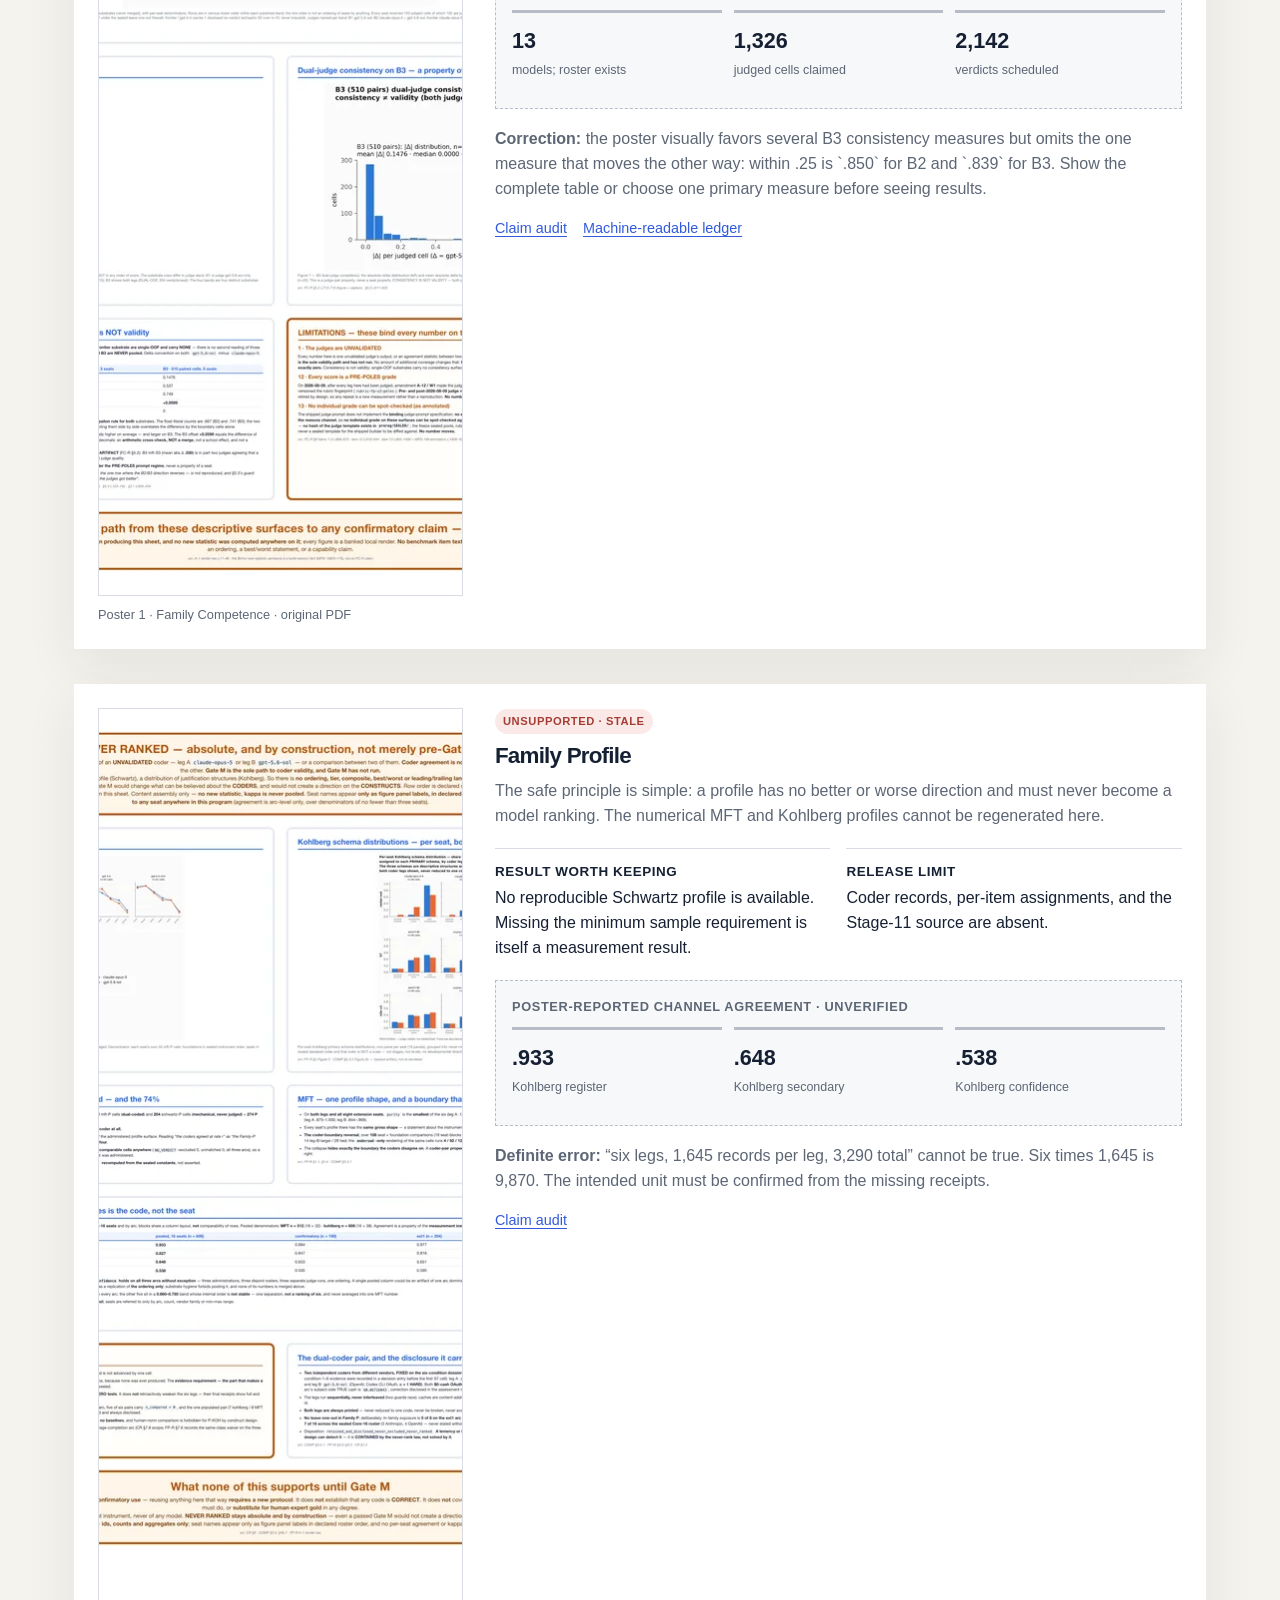
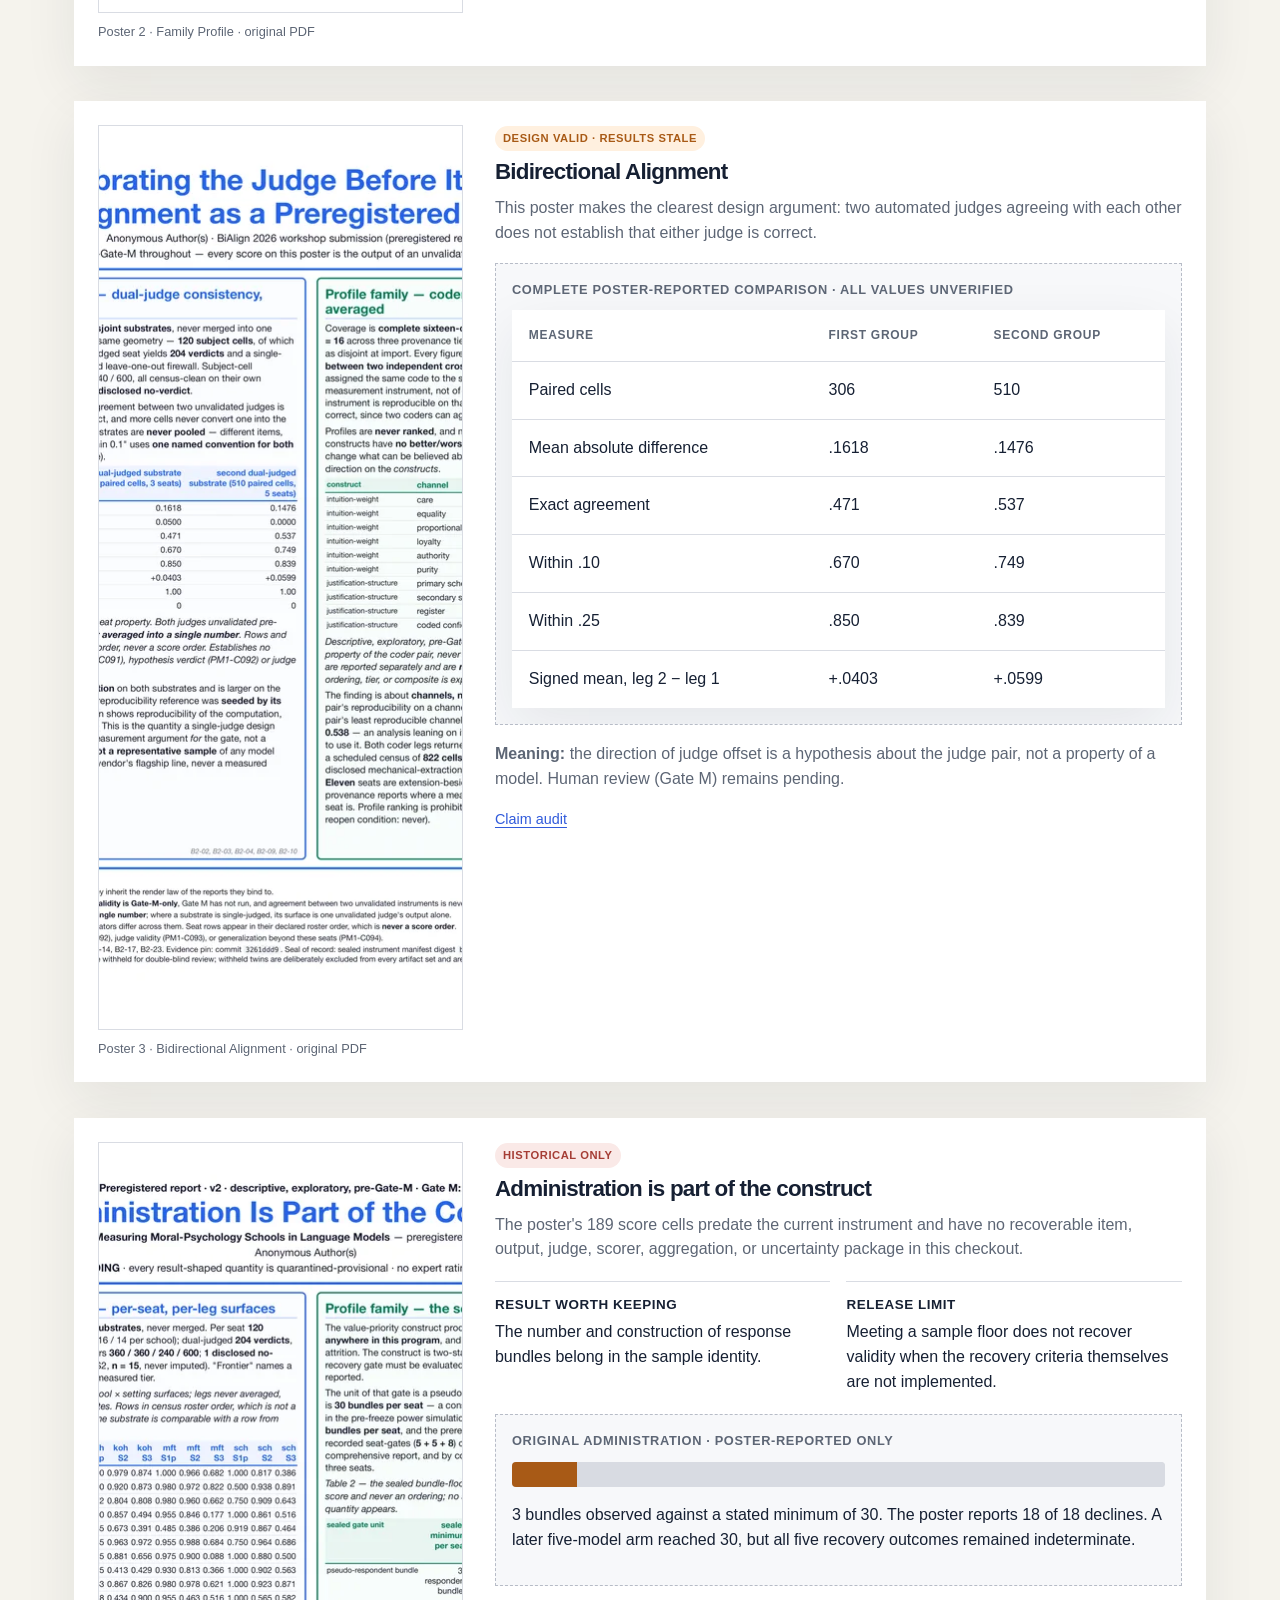
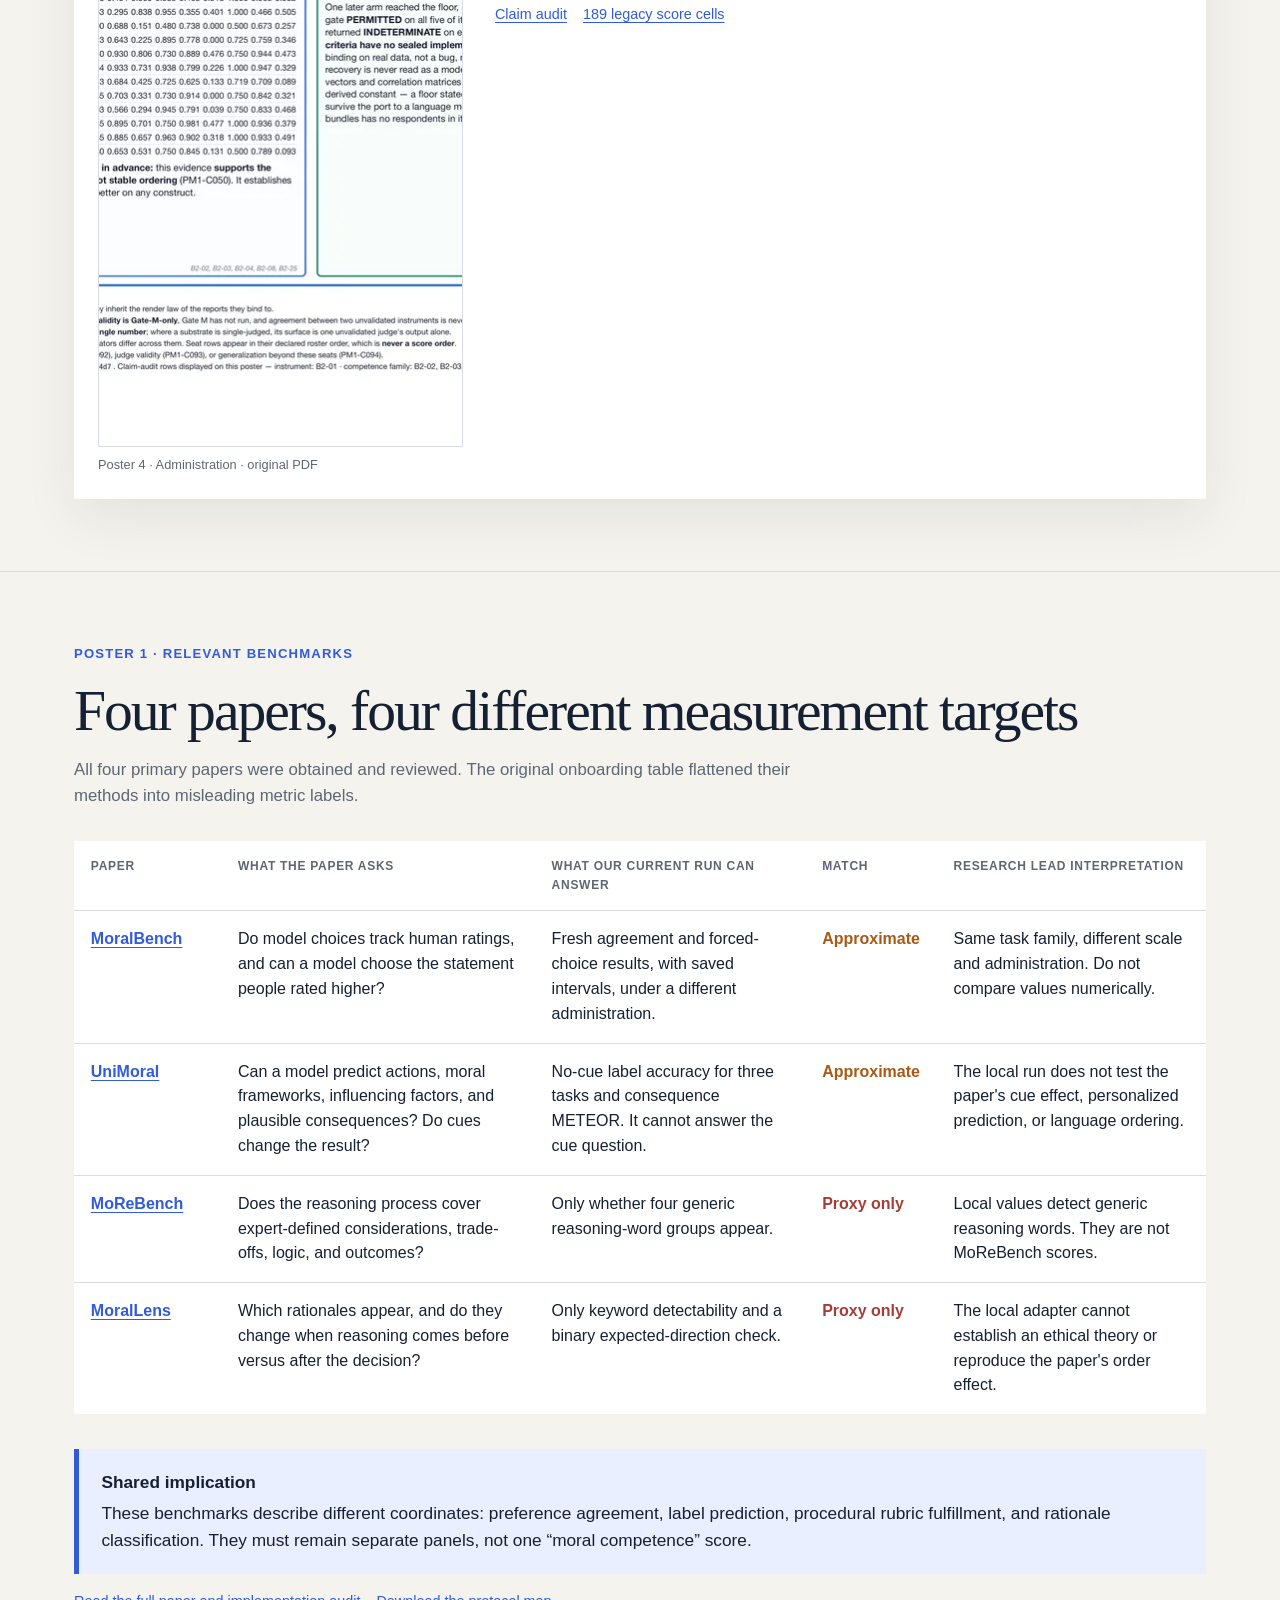
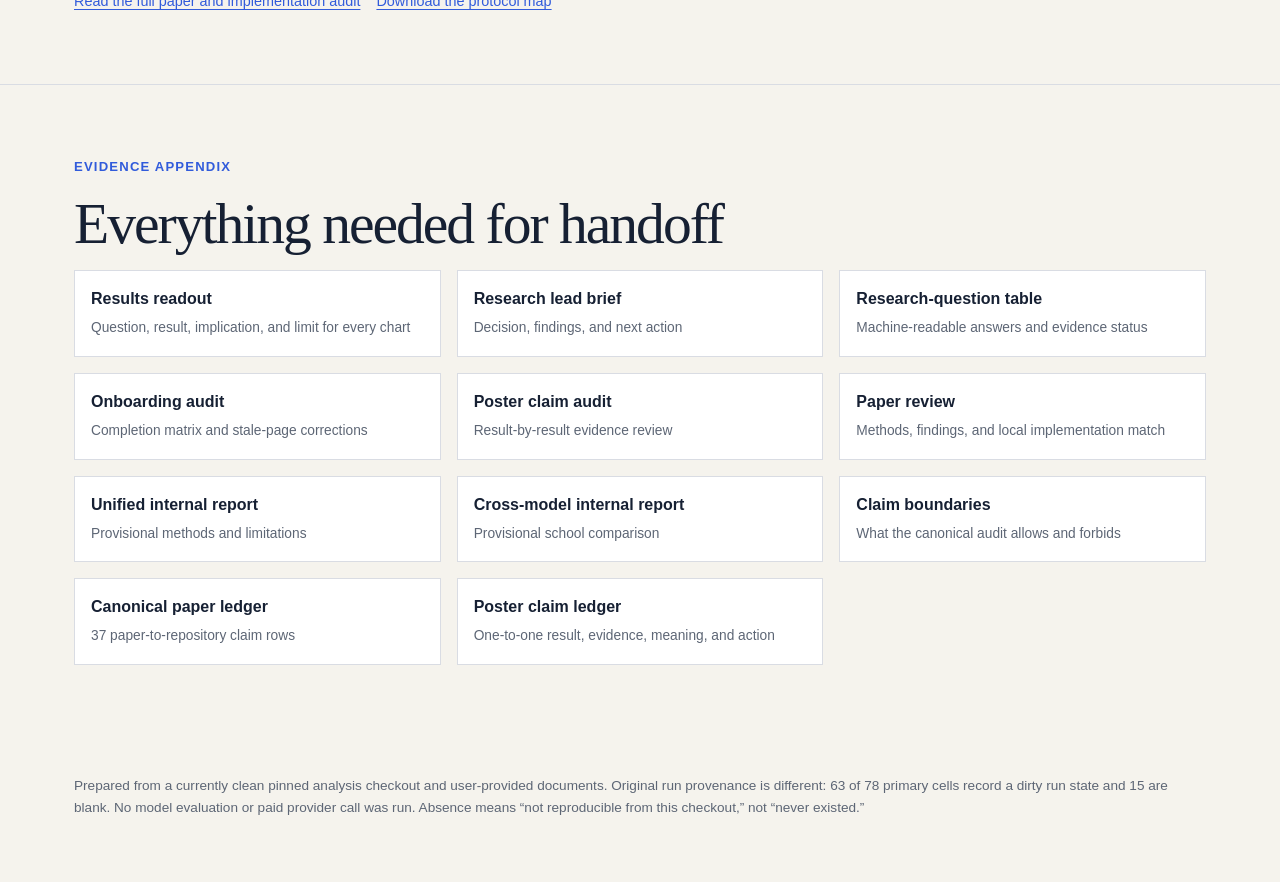
==== commit 8845b6da: "Clarify comparison evidence and lock figure rebuilds" ====
--- a/index.html
+++ b/index.html
@@ -16,7 +16,7 @@
       <a class="brand" href="#top">CEI · Moral Psychology</a>
       <nav class="nav-links" aria-label="Page sections">
         <a href="#results">Results</a>
-        <a href="#precision">Precision</a>
+        <a href="#precision">Comparison tests</a>
         <a href="#scaling">Size &amp; release</a>
         <a href="#decisions">Decisions</a>
         <a href="#evidence-summary">Evidence</a>
@@ -71,7 +71,7 @@
 
         <figure class="result-figure wide-chart">
           <span class="swipe-hint" aria-hidden="true">Scroll the chart horizontally →</span>
-          <a href="assets/results/01_common_roster_task_results.png"><img src="assets/results/01_common_roster_task_results.png" width="3319" height="2104" decoding="async" fetchpriority="high" alt="Eight task-specific score-range panels for five consistently covered models; the highest saved score changes by task and comparison-task ranges are wide"></a>
+          <a href="assets/results/01_common_roster_task_results.png"><img src="assets/results/01_common_roster_task_results.png" width="3520" height="2112" decoding="async" fetchpriority="high" alt="Eight task-specific score-range panels for five consistently covered models; the highest saved score changes by task and comparison-task ranges are wide"></a>
           <figcaption>Five models with primary results on all eight text tasks. Matched task blocks share scales; normalized preference, accuracy, and METEOR remain separate. “Current” here means tracked aggregate evidence, not raw replay or human validity. Click for full size.</figcaption>
         </figure>
 
@@ -100,16 +100,16 @@
 
         <figure class="result-figure wide-chart">
           <span class="swipe-hint" aria-hidden="true">Scroll the chart horizontally →</span>
-          <a href="assets/results/02_precision_by_task.png"><img src="assets/results/02_precision_by_task.png" width="2827" height="1552" loading="lazy" decoding="async" alt="Horizontal bars across all available primary models, showing median uncertainty width near point four for the two MoralBench comparison tasks and below point zero four for all UniMoral tasks"></a>
-          <figcaption>Median full 95% interval width by task. The dashed line is the internal .20 planning target; the dotted line is the internal .30 audit warning.</figcaption>
+          <a href="assets/results/02_precision_by_task.png"><img src="assets/results/02_precision_by_task.png" width="2970" height="1650" loading="lazy" decoding="async" alt="Two cards show that saved marginal ranges overlap for 100 percent of model pairs on both accuracy comparison tests: 28 of 28 MFQ pairs and 45 of 45 vignette pairs"></a>
+          <figcaption>Both cards show one accuracy test. They report the share of model pairs whose saved marginal 95% ranges overlap; they are not paired model-difference tests.</figcaption>
         </figure>
 
         <div class="answer-grid">
-          <div><strong>Result</strong><span>All 28 MFQ and all 45 vignette model-pair ranges overlap. Median widths are .395 and .370.</span></div>
+          <div><strong>Result</strong><span>All 28 MFQ and all 45 vignette model-pair ranges overlap: 100% on both tests.</span></div>
           <div><strong>Implication</strong><span>Restore every model's answer and score for each question. Check scoring and labels, then compare models directly. Ask people whether the test matches human judgment.</span></div>
-          <div><strong>Limit</strong><span>Narrow row-level intervals are precision, not construct validity.</span></div>
-        </div>
-        <div class="source-links"><a href="data/results/task_precision.csv">Task precision table</a></div>
+          <div><strong>Limit</strong><span>These are marginal ranges, not paired model-difference tests. Cluster-aware uncertainty is unavailable.</span></div>
+        </div>
+        <div class="source-links"><a href="evidence/canonical-audit/figures/data/primary_confidence_intervals.csv">Primary intervals</a><a href="data/results/task_precision.csv">Supporting width table</a></div>
       </div>
     </section>
 
@@ -129,7 +129,7 @@
               <span class="evidence-pill exploratory">Exploratory</span>
             </div>
             <figure class="result-figure flush insight-chart responsive-insight-chart">
-              <a href="assets/results/03_size_paths.svg"><picture><source media="(max-width: 640px)" srcset="assets/results/03_size_paths_mobile.png" width="1320" height="2376"><img src="assets/results/03_size_paths.png" width="3017" height="2170" loading="lazy" decoding="async" alt="Bar chart showing four of twelve UniMoral size paths rising at both steps, seven changing direction, and one falling, followed by a line chart where the same Gemma 4B, 12B, and 27B models rise on factor accuracy but fall on typology accuracy"></picture></a>
+              <a href="assets/results/03_size_paths.svg"><picture><source media="(max-width: 640px)" srcset="assets/results/03_size_paths_mobile.png" width="1320" height="2376"><img src="assets/results/03_size_paths.png" width="3080" height="2200" loading="lazy" decoding="async" alt="Bar chart showing four of twelve UniMoral size paths rising at both steps, seven changing direction, and one falling, followed by a line chart where the same Gemma 4B, 12B, and 27B models rise on factor accuracy but fall on typology accuracy"></picture></a>
               <figcaption>Each dot is one saved aggregate accuracy for the named Gemma model and task shown on the axes. Across all complete UniMoral paths, most do not rise at both size steps.</figcaption>
               <p class="matrix-file-link">Open full size: <a href="assets/results/03_size_paths.png">PNG</a> · <a href="assets/results/03_size_paths.svg">SVG</a></p>
             </figure>
@@ -206,7 +206,7 @@
               <span class="evidence-pill exploratory">Exploratory</span>
             </div>
             <figure class="result-figure flush insight-chart responsive-insight-chart">
-              <a href="assets/results/04_release_period_paths.svg"><picture><source media="(max-width: 640px)" srcset="assets/results/04_release_period_paths_mobile.png" width="1320" height="3036"><img src="assets/results/04_release_period_paths.png" width="3049" height="2153" loading="lazy" decoding="async" alt="Zero-centered endpoint-change dot plots showing Qwen and DeepSeek moving different UniMoral tasks in different directions, with accuracy and METEOR kept on separate scales"></picture></a>
+              <a href="assets/results/04_release_period_paths.svg"><picture><source media="(max-width: 640px)" srcset="assets/results/04_release_period_paths_mobile.png" width="1320" height="3036"><img src="assets/results/04_release_period_paths.png" width="3080" height="2200" loading="lazy" decoding="async" alt="Zero-centered endpoint-change dot plots showing Qwen and DeepSeek moving different UniMoral tasks in different directions, with accuracy and METEOR kept on separate scales"></picture></a>
               <figcaption>Each point is the later-minus-earlier aggregate for the named model path printed above the chart. All scores were evaluated May 28–29, 2026; release quarter describes the model, not the evaluation date.</figcaption>
               <p class="matrix-file-link">Open full size: <a href="assets/results/04_release_period_paths.png">PNG</a> · <a href="assets/results/04_release_period_paths.svg">SVG</a></p>
             </figure>
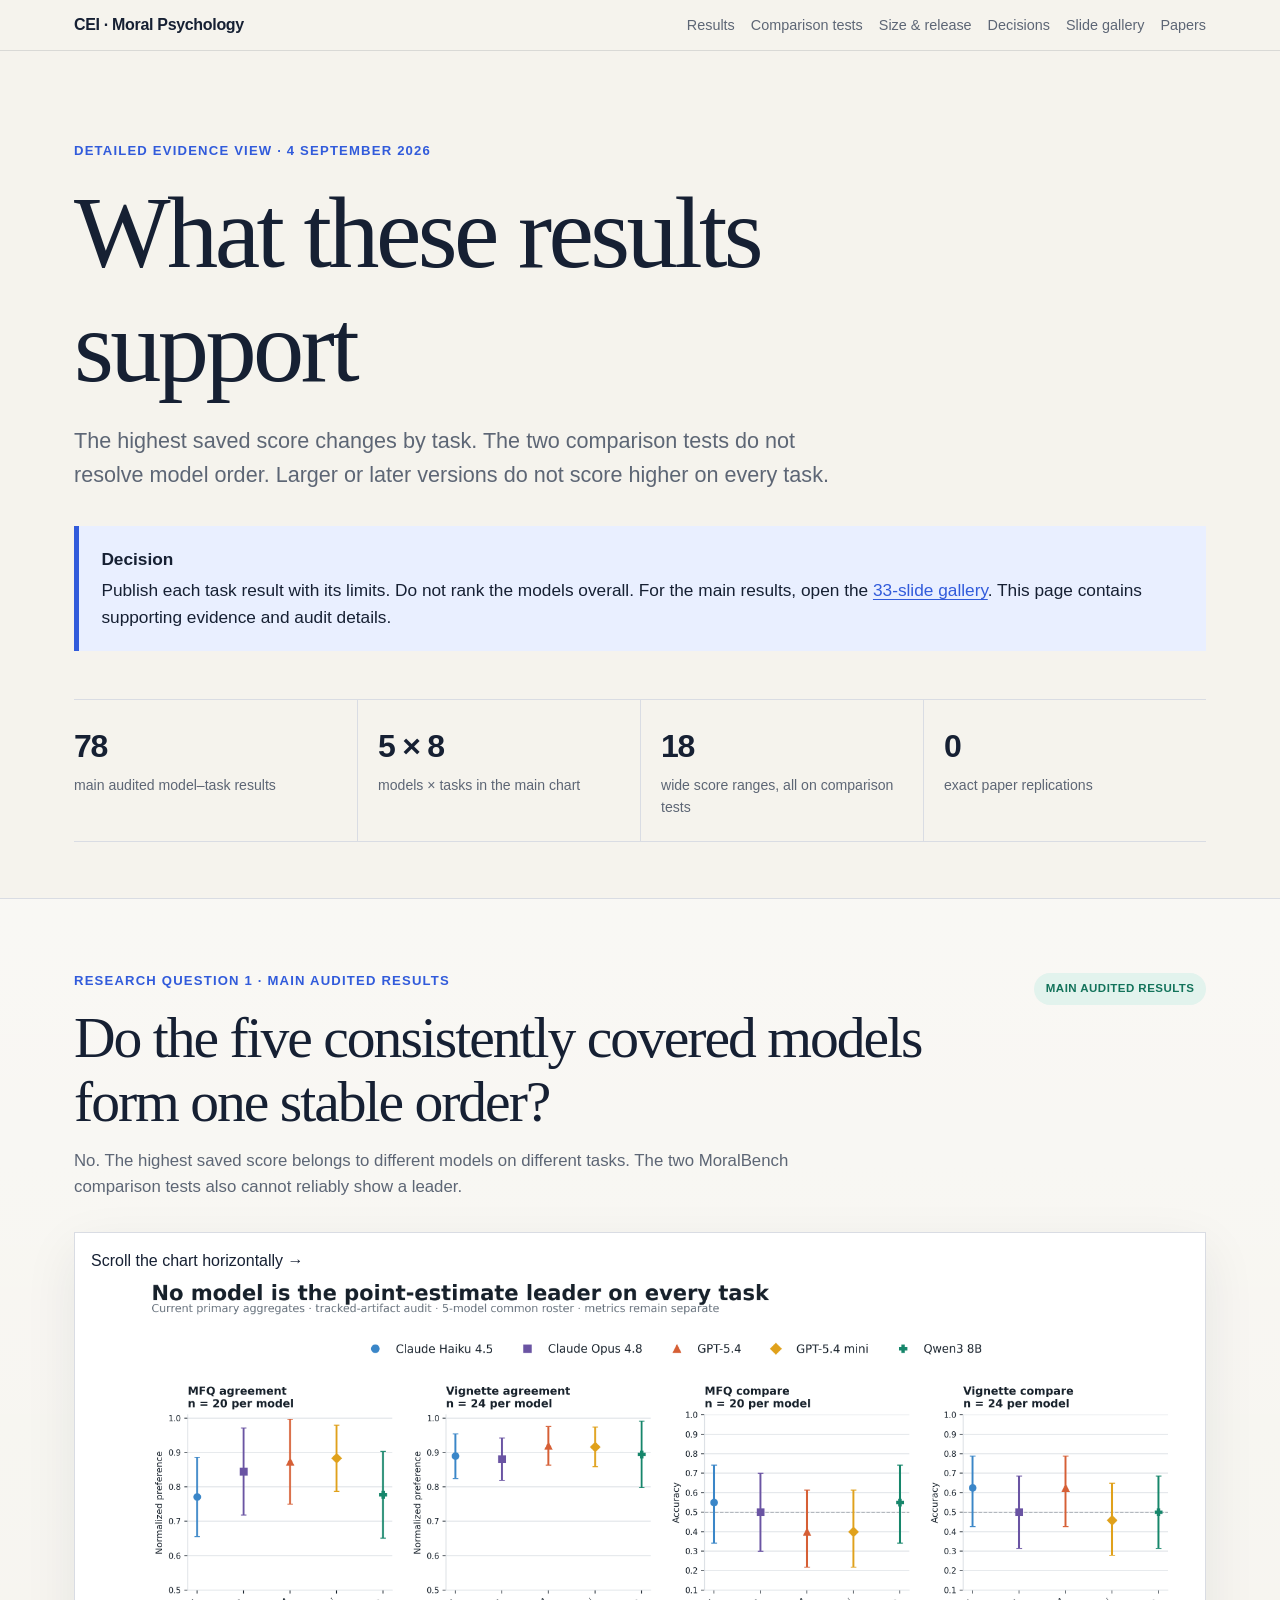
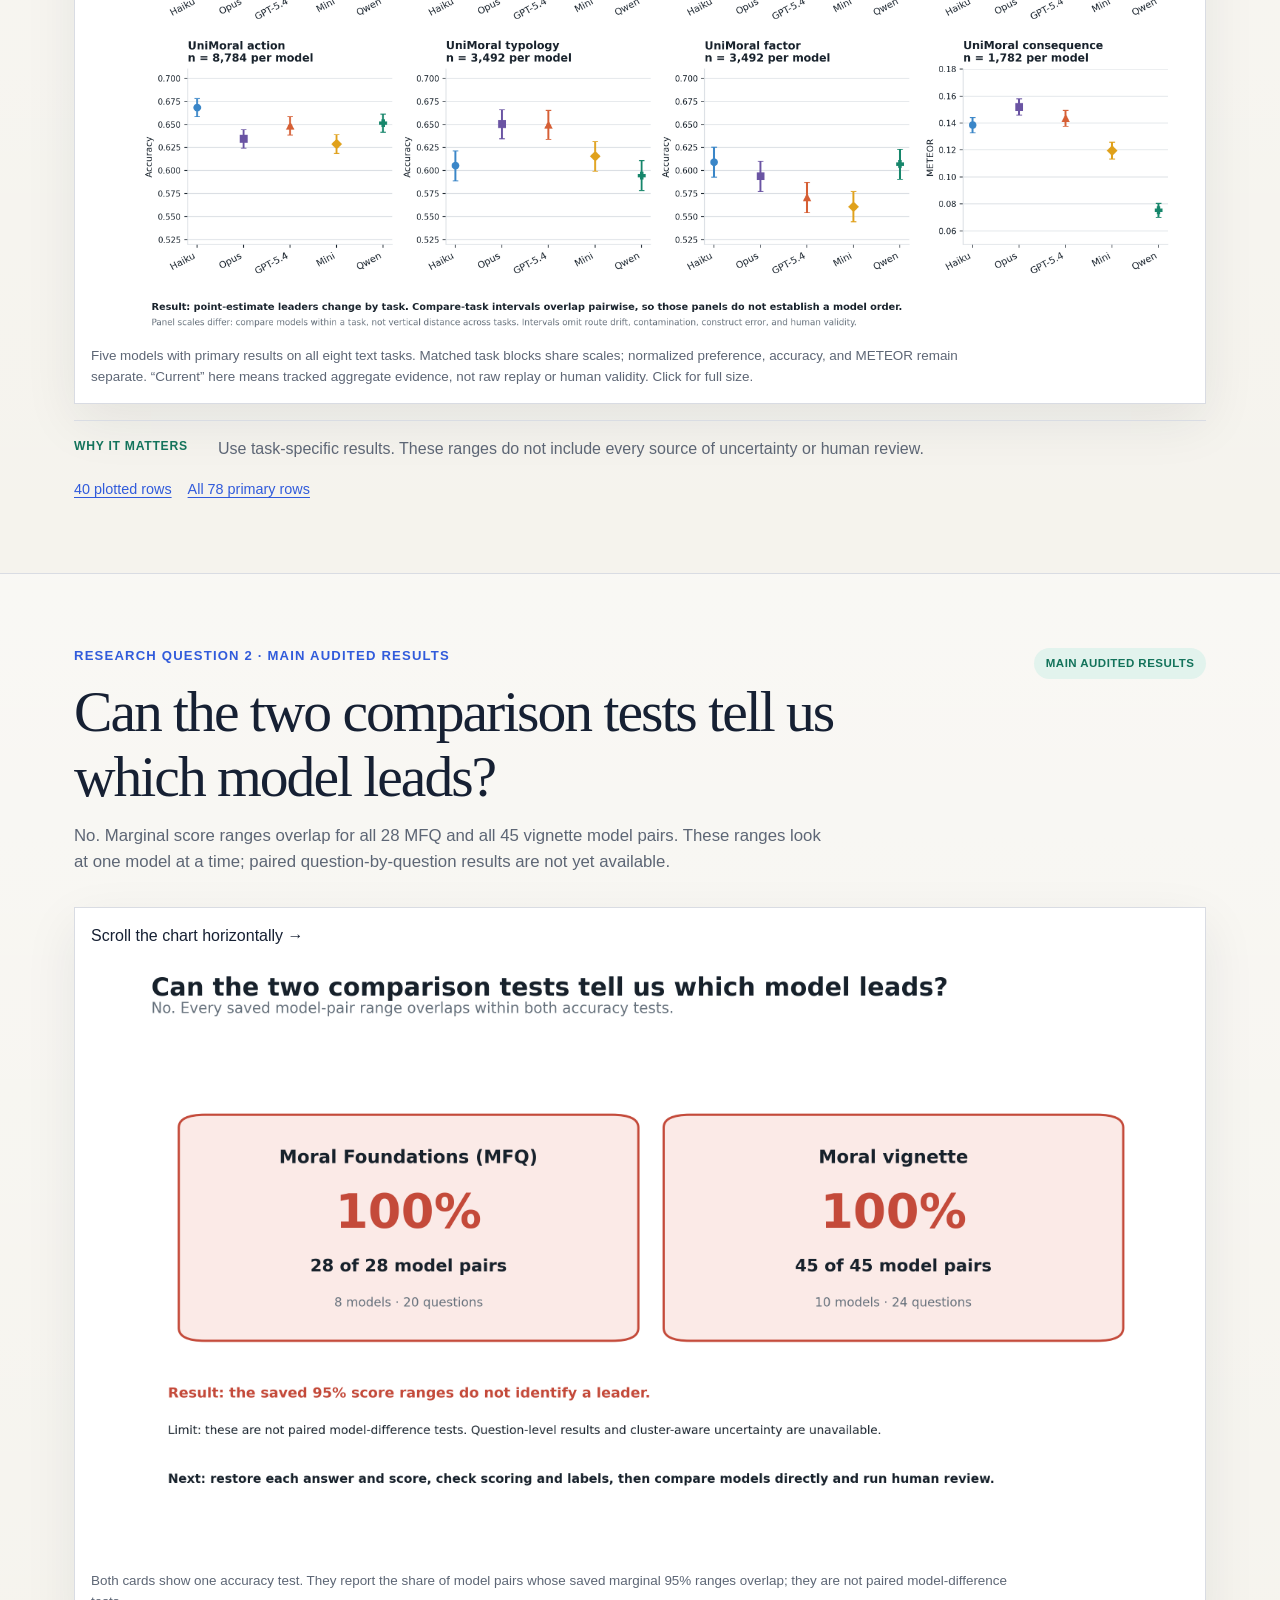
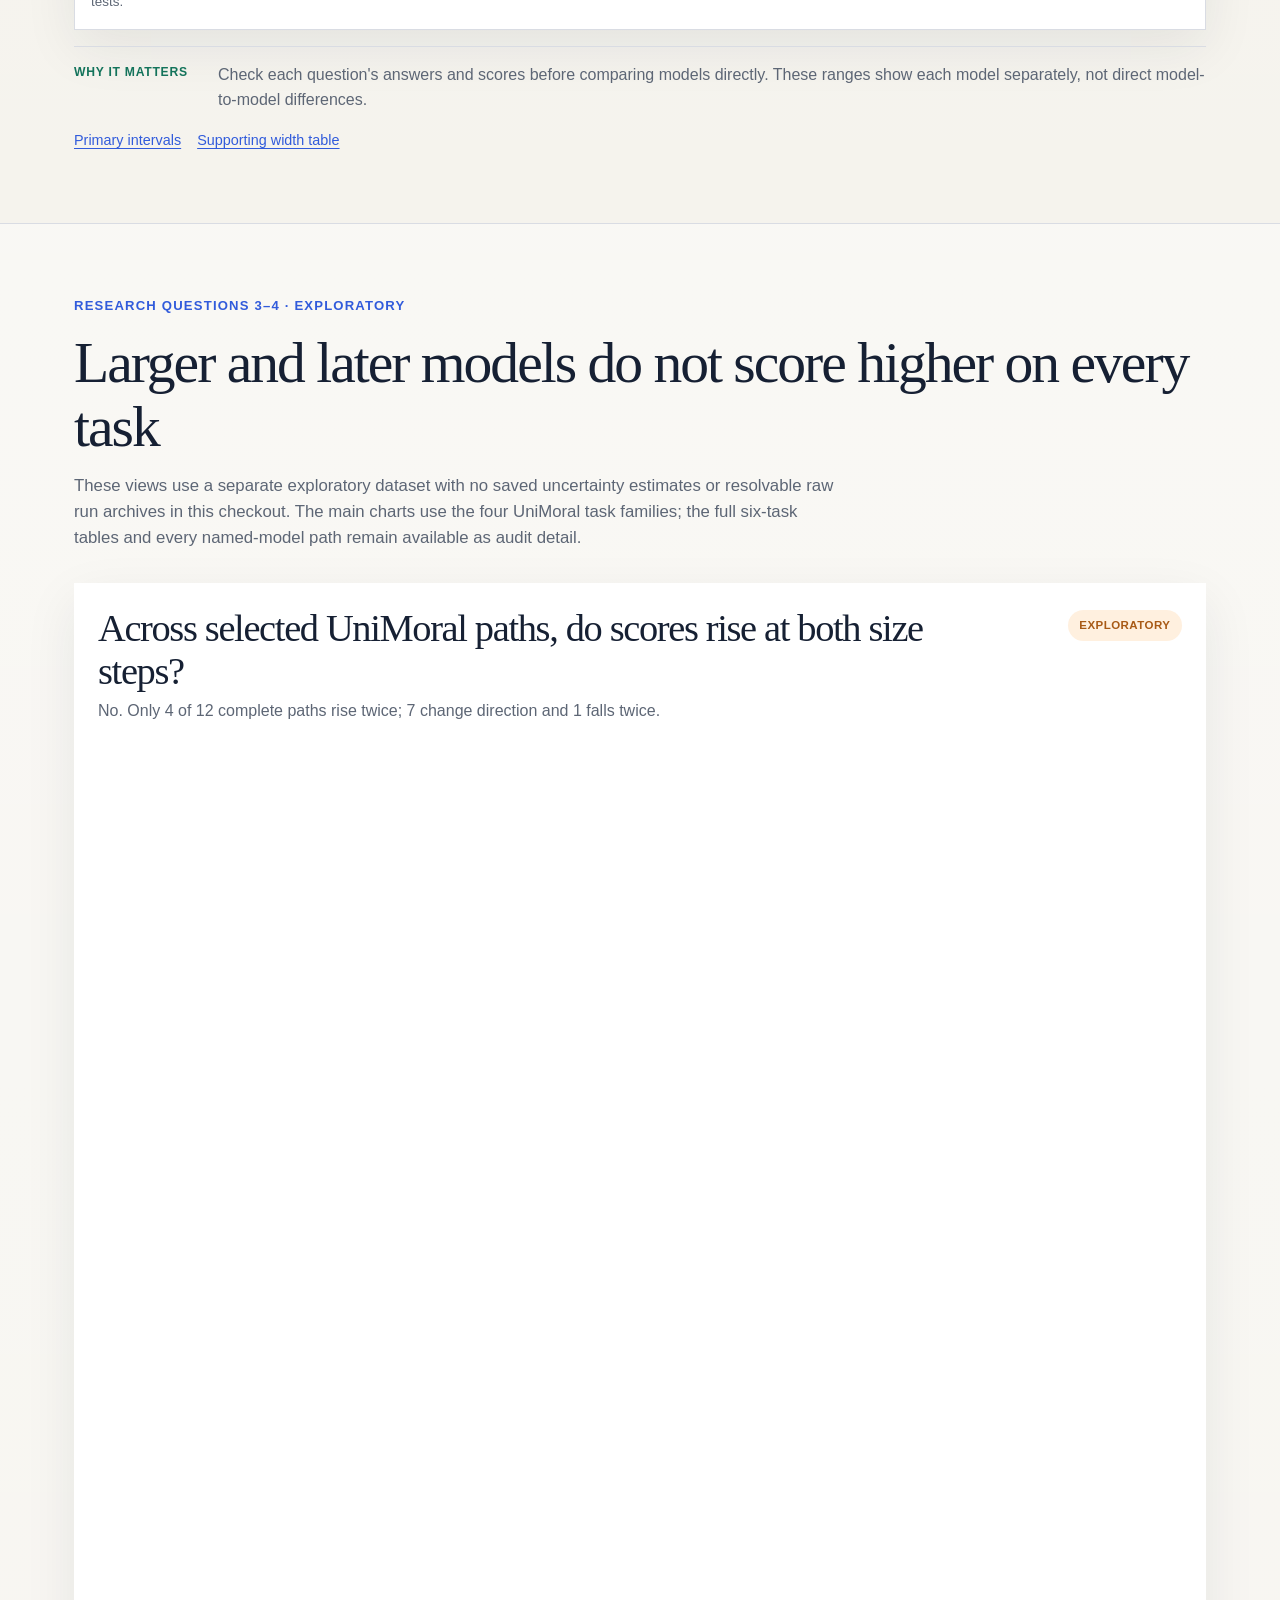
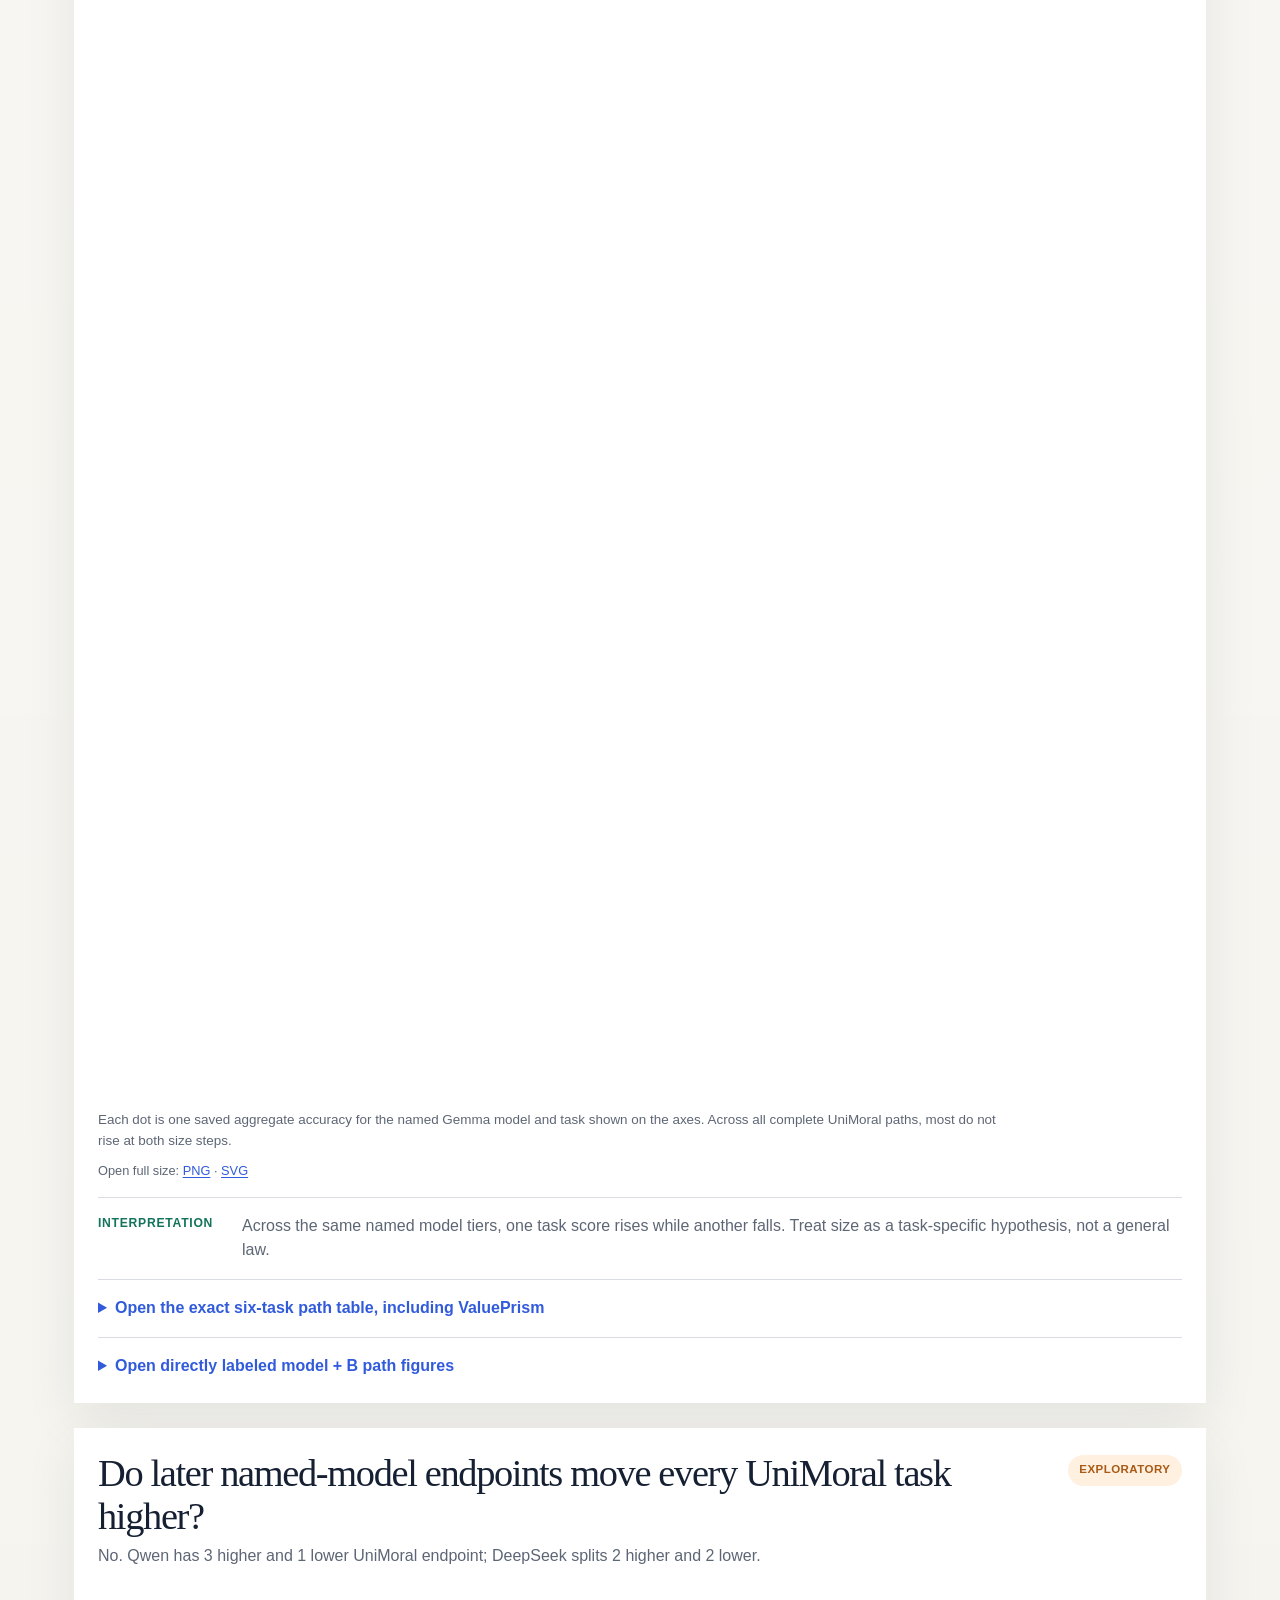
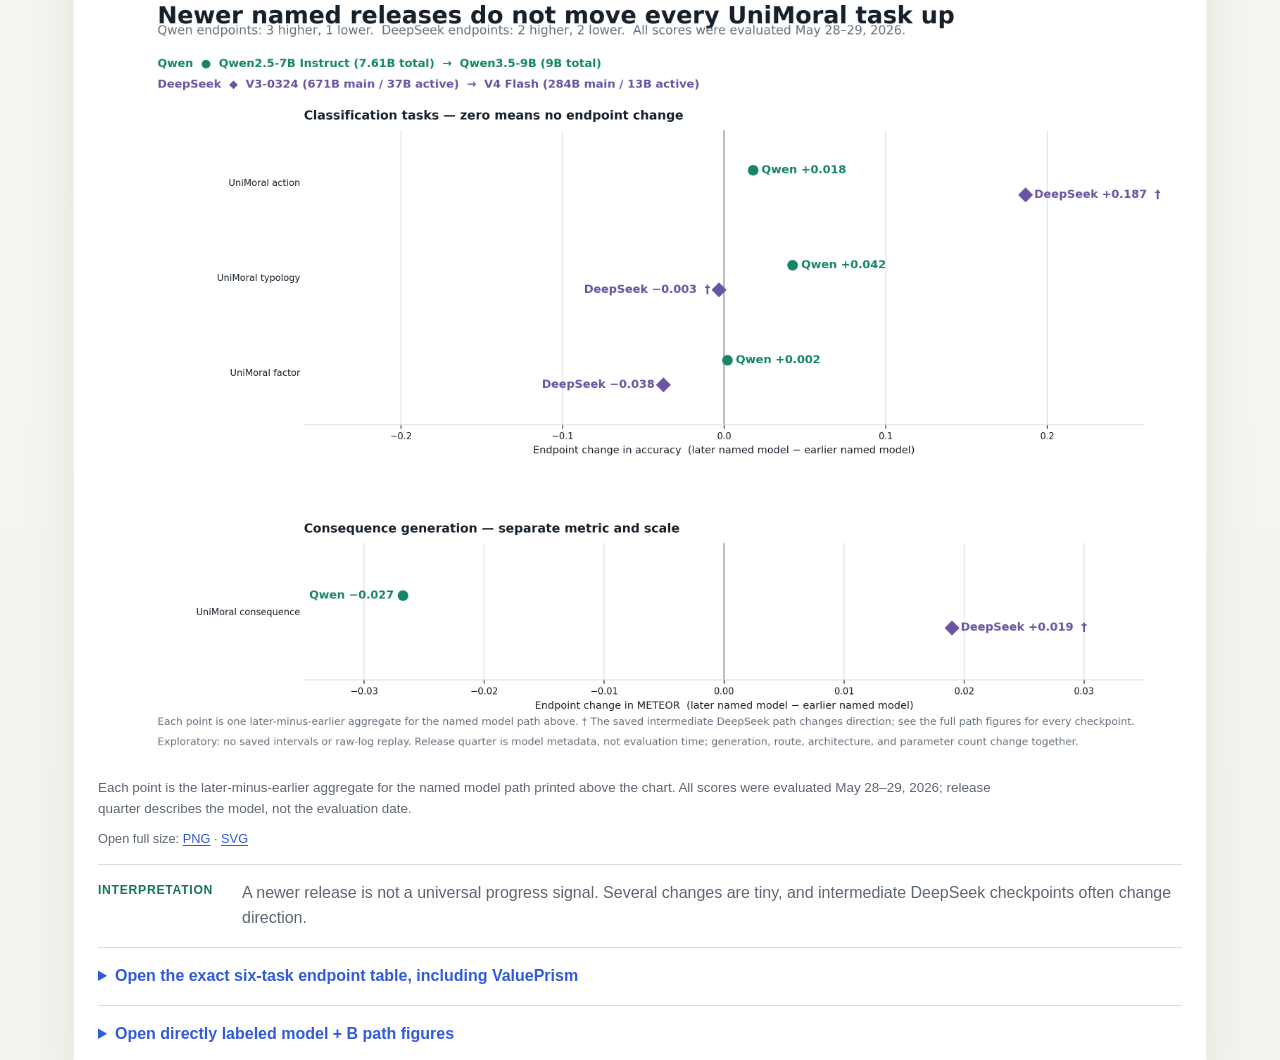
==== commit 8e4488b5: "Simplify public results structure" ====
--- a/index.html
+++ b/index.html
@@ -3,7 +3,7 @@
 <head>
   <meta charset="utf-8">
   <meta name="viewport" content="width=device-width, initial-scale=1">
-  <meta name="description" content="Research-lead visual readout of CEI moral psychology benchmark results, uncertainty, scaling patterns, and evidence limits.">
+  <meta name="description" content="Supporting evidence and audit details for the CEI moral psychology visual results.">
   <title>CEI Moral Psychology — Results Brief</title>
   <link rel="icon" href="data:,">
   <link rel="stylesheet" href="assets/styles.css">
@@ -19,8 +19,8 @@
         <a href="#precision">Comparison tests</a>
         <a href="#scaling">Size &amp; release</a>
         <a href="#decisions">Decisions</a>
-        <a href="#evidence-summary">Evidence</a>
-        <a href="#posters">Poster appendix</a>
+        <a href="slides/">Slide gallery</a>
+        <a href="docs/PAPER_REVIEW.md">Papers</a>
       </nav>
     </div>
   </header>
@@ -29,12 +29,12 @@
     <section class="hero" id="top">
       <div class="wrap">
         <p class="eyebrow">Detailed evidence view · 4 September 2026</p>
-        <h1>What the benchmark results actually say</h1>
-        <p class="lede">Two findings are ready to use: the highest saved score changes by task, and both comparison tests leave the model order unclear. Selected bigger or later model versions do not score higher on every task. Treat those patterns as early clues, not a rule.</p>
+        <h1>What these results support</h1>
+        <p class="lede">The highest saved score changes by task. The two comparison tests do not resolve model order. Larger or later versions do not score higher on every task.</p>
 
         <div class="decision-banner">
           <strong>Decision</strong>
-          Publish each task result with its limits. Do not rank the models overall. For the short version, open the <a href="docs/ONE_MINUTE_READOUT.md">one-minute result</a> or <a href="slides/README.md">slide gallery</a>. This page keeps the detailed evidence and audit appendices.
+          Publish each task result with its limits. Do not rank the models overall. For the main results, open the <a href="slides/README.md">33-slide gallery</a>. This page contains supporting evidence and audit details.
         </div>
 
         <div class="stat-line" aria-label="Key status summary">
@@ -75,11 +75,7 @@
           <figcaption>Five models with primary results on all eight text tasks. Matched task blocks share scales; normalized preference, accuracy, and METEOR remain separate. “Current” here means tracked aggregate evidence, not raw replay or human validity. Click for full size.</figcaption>
         </figure>
 
-        <div class="answer-grid">
-          <div><strong>Result</strong><span>The highest saved score changes across the eight tasks.</span></div>
-          <div><strong>Implication</strong><span>Use task-specific results; do not publish one model leaderboard.</span></div>
-          <div><strong>Limit</strong><span>Intervals do not cover route drift, contamination, construct error, or human validity.</span></div>
-        </div>
+        <div class="decision-strip"><strong>Why it matters</strong><span>Use task-specific results. These ranges do not include every source of uncertainty or human review.</span></div>
         <div class="source-links">
           <a href="data/results/common_roster_primary.csv">40 plotted rows</a>
           <a href="evidence/canonical-audit/figures/data/primary_confidence_intervals.csv">All 78 primary rows</a>
@@ -104,11 +100,7 @@
           <figcaption>Both cards show one accuracy test. They report the share of model pairs whose saved marginal 95% ranges overlap; they are not paired model-difference tests.</figcaption>
         </figure>
 
-        <div class="answer-grid">
-          <div><strong>Result</strong><span>All 28 MFQ and all 45 vignette model-pair ranges overlap: 100% on both tests.</span></div>
-          <div><strong>Implication</strong><span>Restore every model's answer and score for each question. Check scoring and labels, then compare models directly. Ask people whether the test matches human judgment.</span></div>
-          <div><strong>Limit</strong><span>These are marginal ranges, not paired model-difference tests. Cluster-aware uncertainty is unavailable.</span></div>
-        </div>
+        <div class="decision-strip"><strong>Why it matters</strong><span>Check each question's answers and scores before comparing models directly. These ranges show each model separately, not direct model-to-model differences.</span></div>
         <div class="source-links"><a href="evidence/canonical-audit/figures/data/primary_confidence_intervals.csv">Primary intervals</a><a href="data/results/task_precision.csv">Supporting width table</a></div>
       </div>
     </section>
@@ -116,8 +108,8 @@
     <section class="section result-section" id="scaling">
       <div class="wrap">
         <p class="eyebrow">Research questions 3–4 · exploratory</p>
-        <h2>Size and release metadata are not shortcuts</h2>
-        <p class="section-intro">These views use a separate exploratory dataset with no saved uncertainty estimates or original run files. The main charts use the four UniMoral task families; the full six-task tables and every named-model path remain available as audit detail.</p>
+        <h2>Larger and later models do not score higher on every task</h2>
+        <p class="section-intro">These views use a separate exploratory dataset with no saved uncertainty estimates or resolvable raw run archives in this checkout. The main charts use the four UniMoral task families; the full six-task tables and every named-model path remain available as audit detail.</p>
 
         <div class="visual-stack">
           <article class="visual-card">
@@ -313,10 +305,13 @@
       </div>
     </section>
 
+    <details class="audit-details appendix-disclosure">
+      <summary>Open supporting evidence and audits</summary>
+
     <section class="section" id="evidence-summary">
       <div class="wrap">
         <p class="eyebrow">Release boundary</p>
-        <h2>Four facts keep the story honest</h2>
+        <h2>Evidence limits</h2>
         <p class="section-intro">Each statement below is tied to a distinct evidence layer. The layers must not be merged.</p>
 
         <table class="takeaway-table">
@@ -339,8 +334,8 @@
               <td data-label="Decision">Keep design lessons. Label every poster number as legacy and unverified until the packet is restored.</td>
             </tr>
             <tr>
-              <td data-label="Finding"><span class="plain-status status-context">Context only</span><br>The four papers are not direct numeric baselines.</td>
-              <td data-label="What it means">MoralBench and UniMoral are approximate matches. MoReBench and MoralLens local scores are proxies for different targets.</td>
+              <td data-label="Finding"><span class="plain-status status-context">Context only</span><br>The five papers are not direct numeric baselines.</td>
+              <td data-label="What it means">The local tests use different models, prompts, data, or scores. None is documented as an exact paper replication.</td>
               <td data-label="Decision">Compare methods and interpretations, not scores.</td>
             </tr>
             <tr>
@@ -427,7 +422,7 @@
     <section class="section" id="posters">
       <div class="wrap">
         <p class="eyebrow">Four-poster audit</p>
-        <h2>Keep the design. Quarantine the numbers.</h2>
+        <h2>Poster numbers remain unverified</h2>
         <p class="section-intro">The PDFs are real artifacts, but the evidence state they cite cannot be resolved in the current source history. “Poster-reported” below means visible in the PDF and internally checked where possible, not independently reproduced.</p>
 
         <div class="poster-list">
@@ -568,8 +563,8 @@
     <section class="section" id="papers">
       <div class="wrap">
         <p class="eyebrow">Poster 1 · relevant benchmarks</p>
-        <h2>Four papers, four different measurement targets</h2>
-        <p class="section-intro">All four primary papers were obtained and reviewed. The original onboarding table flattened their methods into misleading metric labels.</p>
+        <h2>Five papers, different measurement targets</h2>
+        <p class="section-intro">All five primary papers were reviewed. Their questions and scores remain separate from the CEI results.</p>
 
         <div class="table-wrap">
           <table class="paper-table">
@@ -584,40 +579,47 @@
             </thead>
             <tbody>
               <tr>
-                <td data-label="Paper"><a href="https://arxiv.org/pdf/2406.04428">MoralBench</a></td>
+                <td data-label="Paper"><a href="https://arxiv.org/pdf/2406.04428v2">MoralBench</a></td>
                 <td data-label="What the paper asks">Do model choices track human ratings, and can a model choose the statement people rated higher?</td>
                 <td data-label="What our current run can answer">Fresh agreement and forced-choice results, with saved intervals, under a different administration.</td>
                 <td data-label="Match" class="match approx">Approximate</td>
                 <td data-label="Research lead interpretation">Same task family, different scale and administration. Do not compare values numerically.</td>
               </tr>
               <tr>
-                <td data-label="Paper"><a href="https://aclanthology.org/2025.acl-long.294/">UniMoral</a></td>
+                <td data-label="Paper"><a href="https://aclanthology.org/2025.acl-long.294.pdf">UniMoral</a></td>
                 <td data-label="What the paper asks">Can a model predict actions, moral frameworks, influencing factors, and plausible consequences? Do cues change the result?</td>
                 <td data-label="What our current run can answer">No-cue label accuracy for three tasks and consequence METEOR. It cannot answer the cue question.</td>
                 <td data-label="Match" class="match approx">Approximate</td>
                 <td data-label="Research lead interpretation">The local run does not test the paper's cue effect, personalized prediction, or language ordering.</td>
               </tr>
               <tr>
-                <td data-label="Paper"><a href="https://arxiv.org/pdf/2510.16380">MoReBench</a></td>
+                <td data-label="Paper"><a href="https://arxiv.org/pdf/2510.16380v2">MoReBench</a></td>
                 <td data-label="What the paper asks">Does the reasoning process cover expert-defined considerations, trade-offs, logic, and outcomes?</td>
                 <td data-label="What our current run can answer">Only whether four generic reasoning-word groups appear.</td>
                 <td data-label="Match" class="match proxy">Proxy only</td>
                 <td data-label="Research lead interpretation">Local values detect generic reasoning words. They are not MoReBench scores.</td>
               </tr>
               <tr>
-                <td data-label="Paper"><a href="https://aclanthology.org/2025.emnlp-main.1563/">MoralLens</a></td>
+                <td data-label="Paper"><a href="https://aclanthology.org/2025.emnlp-main.1563.pdf">MoralLens</a></td>
                 <td data-label="What the paper asks">Which rationales appear, and do they change when reasoning comes before versus after the decision?</td>
                 <td data-label="What our current run can answer">Only keyword detectability and a binary expected-direction check.</td>
                 <td data-label="Match" class="match proxy">Proxy only</td>
                 <td data-label="Research lead interpretation">The local adapter cannot establish an ethical theory or reproduce the paper's order effect.</td>
               </tr>
+              <tr>
+                <td data-label="Paper"><a href="https://arxiv.org/pdf/2309.00779v2">Value Kaleidoscope</a></td>
+                <td data-label="What the paper asks">How do value relevance, valence, generation, and explanation change with Kaleido model size?</td>
+                <td data-label="What our current run can answer">Related ValuePrism relevance and valence tasks with different models and scoring.</td>
+                <td data-label="Match" class="match approx">Approximate</td>
+                <td data-label="Research lead interpretation">Use the paper for method context, not as a direct score baseline.</td>
+              </tr>
             </tbody>
           </table>
         </div>
 
         <div class="decision-banner">
           <strong>Shared implication</strong>
-          These benchmarks describe different coordinates: preference agreement, label prediction, procedural rubric fulfillment, and rationale classification. They must remain separate panels, not one “moral competence” score.
+          These benchmarks measure different things. Keep them in separate panels, not one “moral competence” score.
         </div>
 
         <div class="source-links">
@@ -630,10 +632,9 @@
     <section class="section" id="appendix">
       <div class="wrap">
         <p class="eyebrow">Evidence appendix</p>
-        <h2>Everything needed for handoff</h2>
+        <h2>Supporting files</h2>
         <div class="appendix-links">
-          <a href="docs/RESULTS_READOUT.md"><strong>Results readout</strong><span>Question, result, implication, and limit for every chart</span></a>
-          <a href="docs/RESEARCH_LEAD_BRIEF.md"><strong>Research lead brief</strong><span>Decision, findings, and next action</span></a>
+          <a href="slides/"><strong>Visual results</strong><span>Complete 33-slide gallery, PDF, and PowerPoint</span></a>
           <a href="data/results/research_question_takeaways.csv"><strong>Research-question table</strong><span>Machine-readable answers and evidence status</span></a>
           <a href="docs/ONBOARDING_AUDIT.md"><strong>Onboarding audit</strong><span>Completion matrix and stale-page corrections</span></a>
           <a href="docs/POSTER_AUDIT.md"><strong>Poster claim audit</strong><span>Result-by-result evidence review</span></a>
@@ -646,11 +647,12 @@
         </div>
       </div>
     </section>
+    </details>
   </main>
 
   <footer>
     <div class="wrap">
-      Prepared from a currently clean pinned analysis checkout and user-provided documents. Original run provenance is different: 63 of 78 primary cells record a dirty run state and 15 are blank. No model evaluation or paid provider call was run. Absence means “not reproducible from this checkout,” not “never existed.”
+      Built from saved results and checked source files. Missing evidence is described as not reproducible from this checkout, not as never existing.
     </div>
   </footer>
 </body>
--- a/assets/styles.css
+++ b/assets/styles.css
@@ -536,6 +536,15 @@
   font-weight: 720;
 }
 
+.appendix-disclosure > summary {
+  max-width: var(--content-width);
+  margin: 2rem auto;
+  padding: 1rem 1.25rem;
+  border: 1px solid var(--line);
+  background: var(--surface);
+  box-shadow: var(--shadow);
+}
+
 .exact-table[open] summary {
   margin-bottom: 0.9rem;
 }
